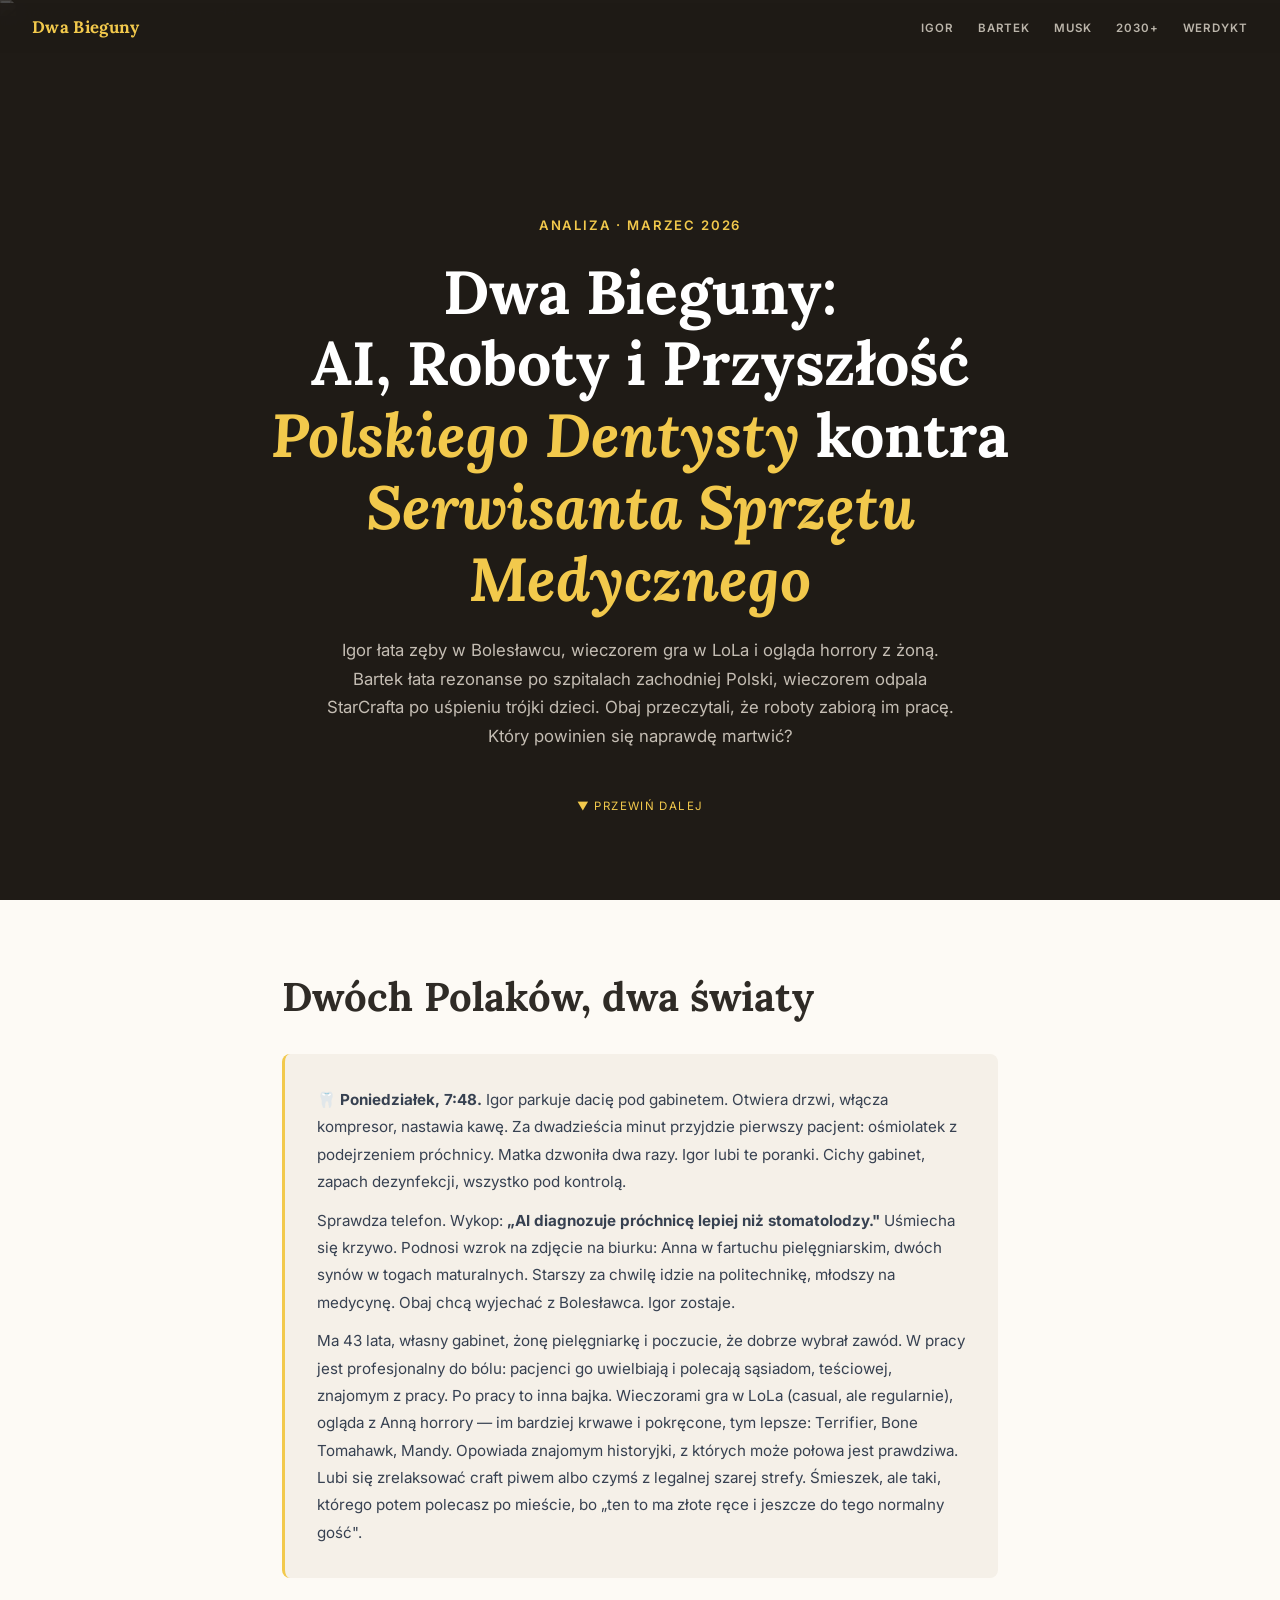
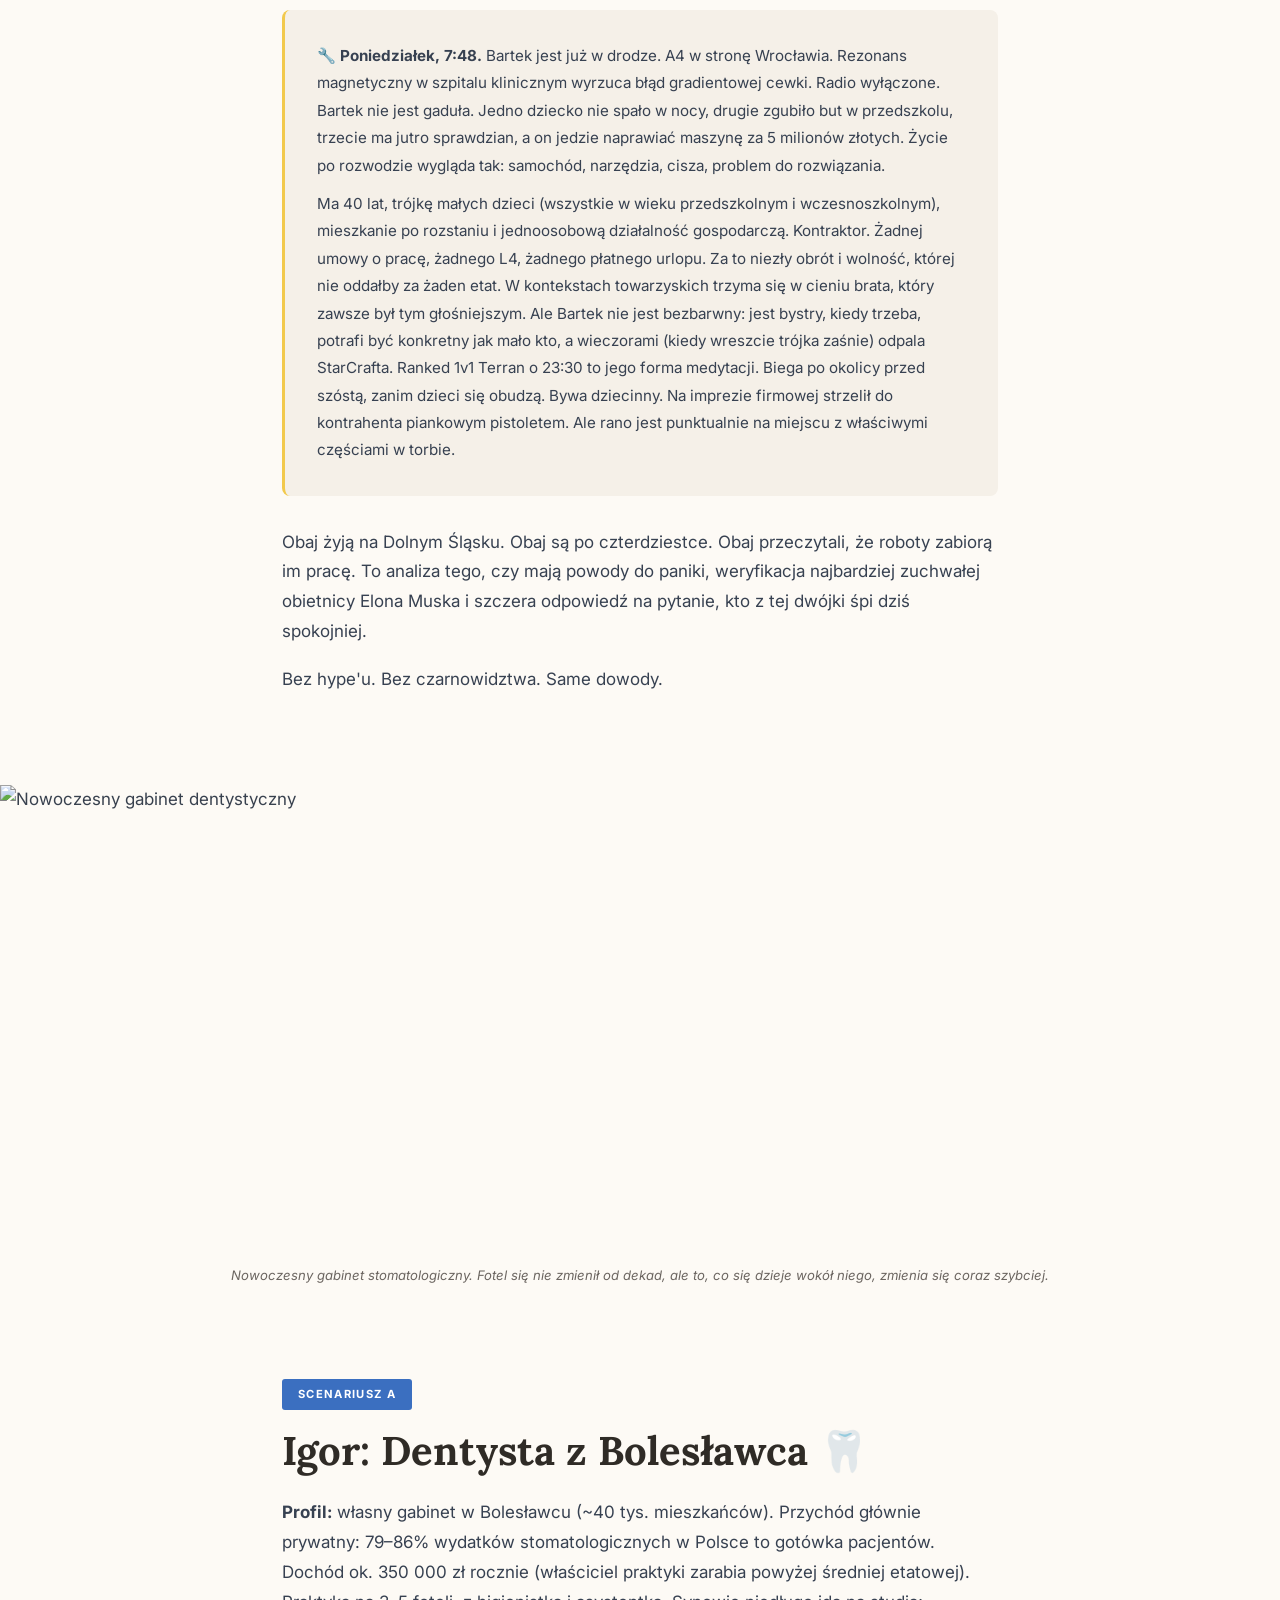
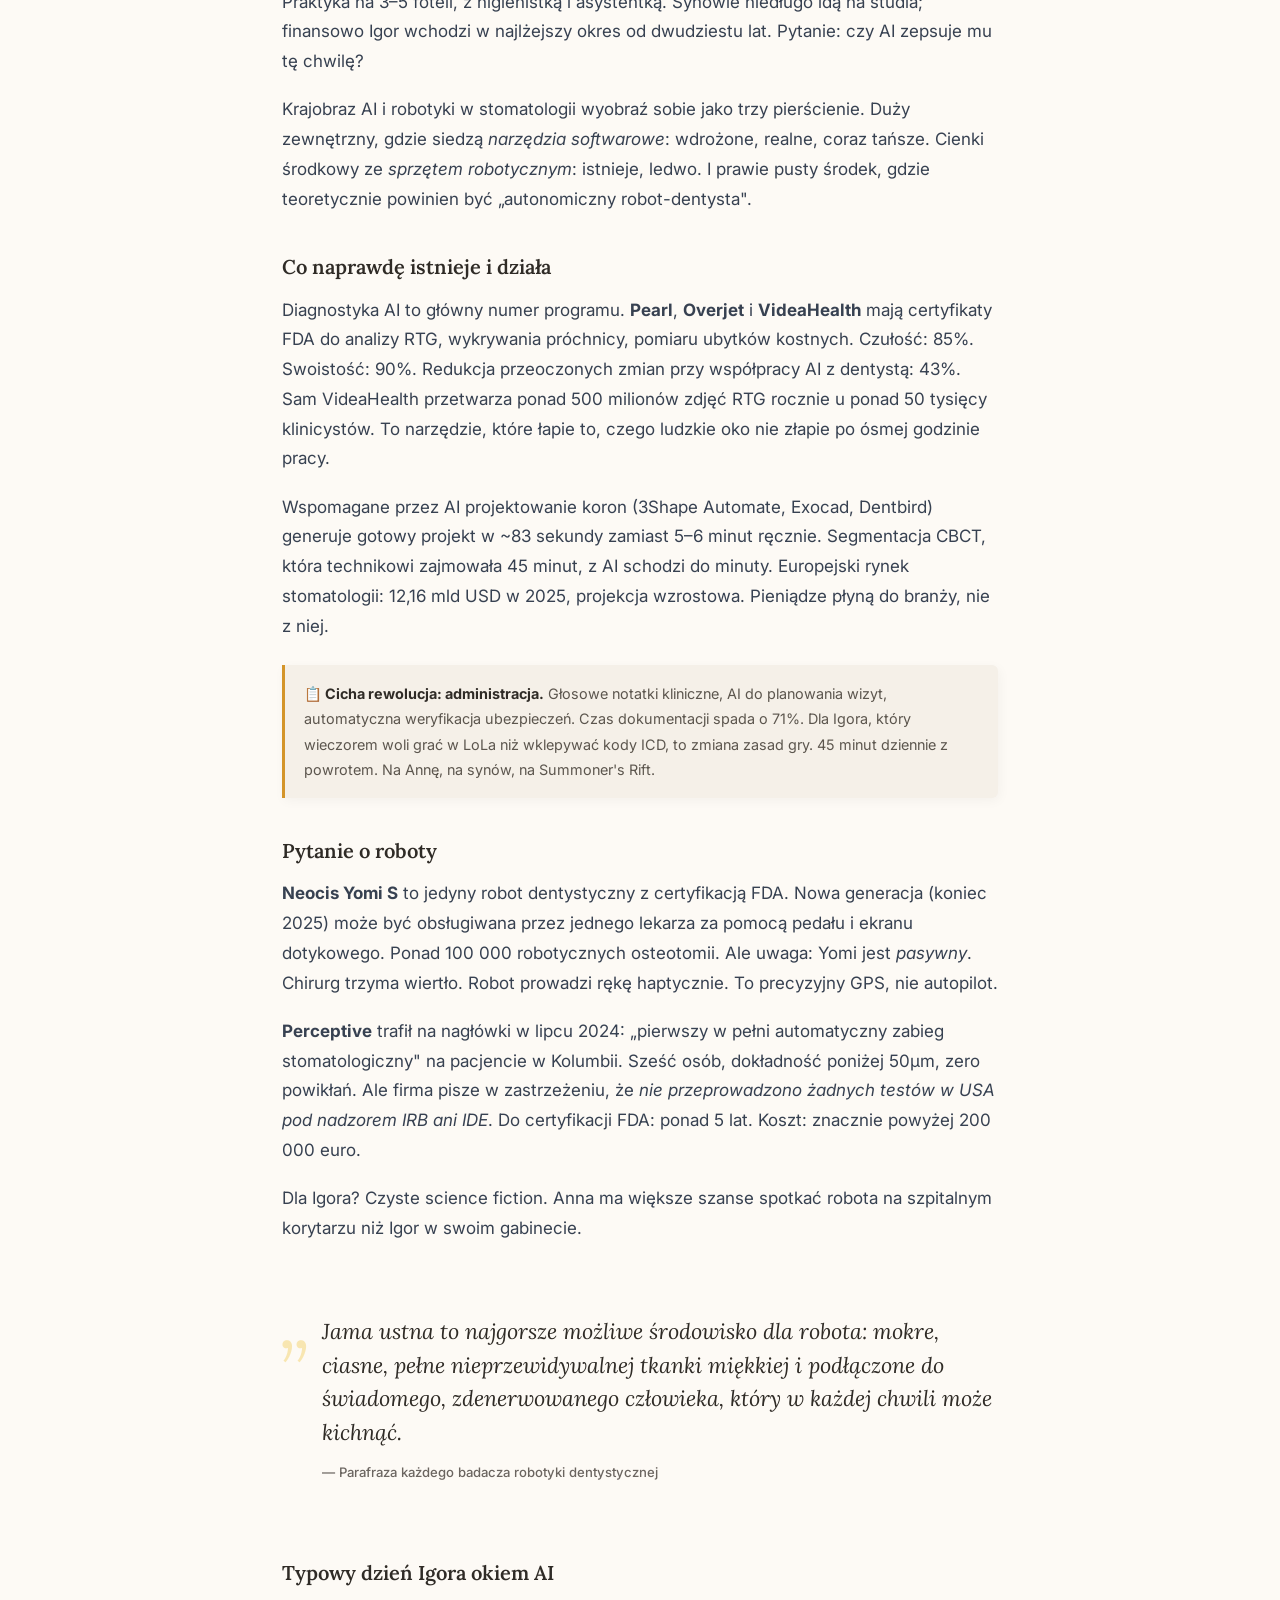
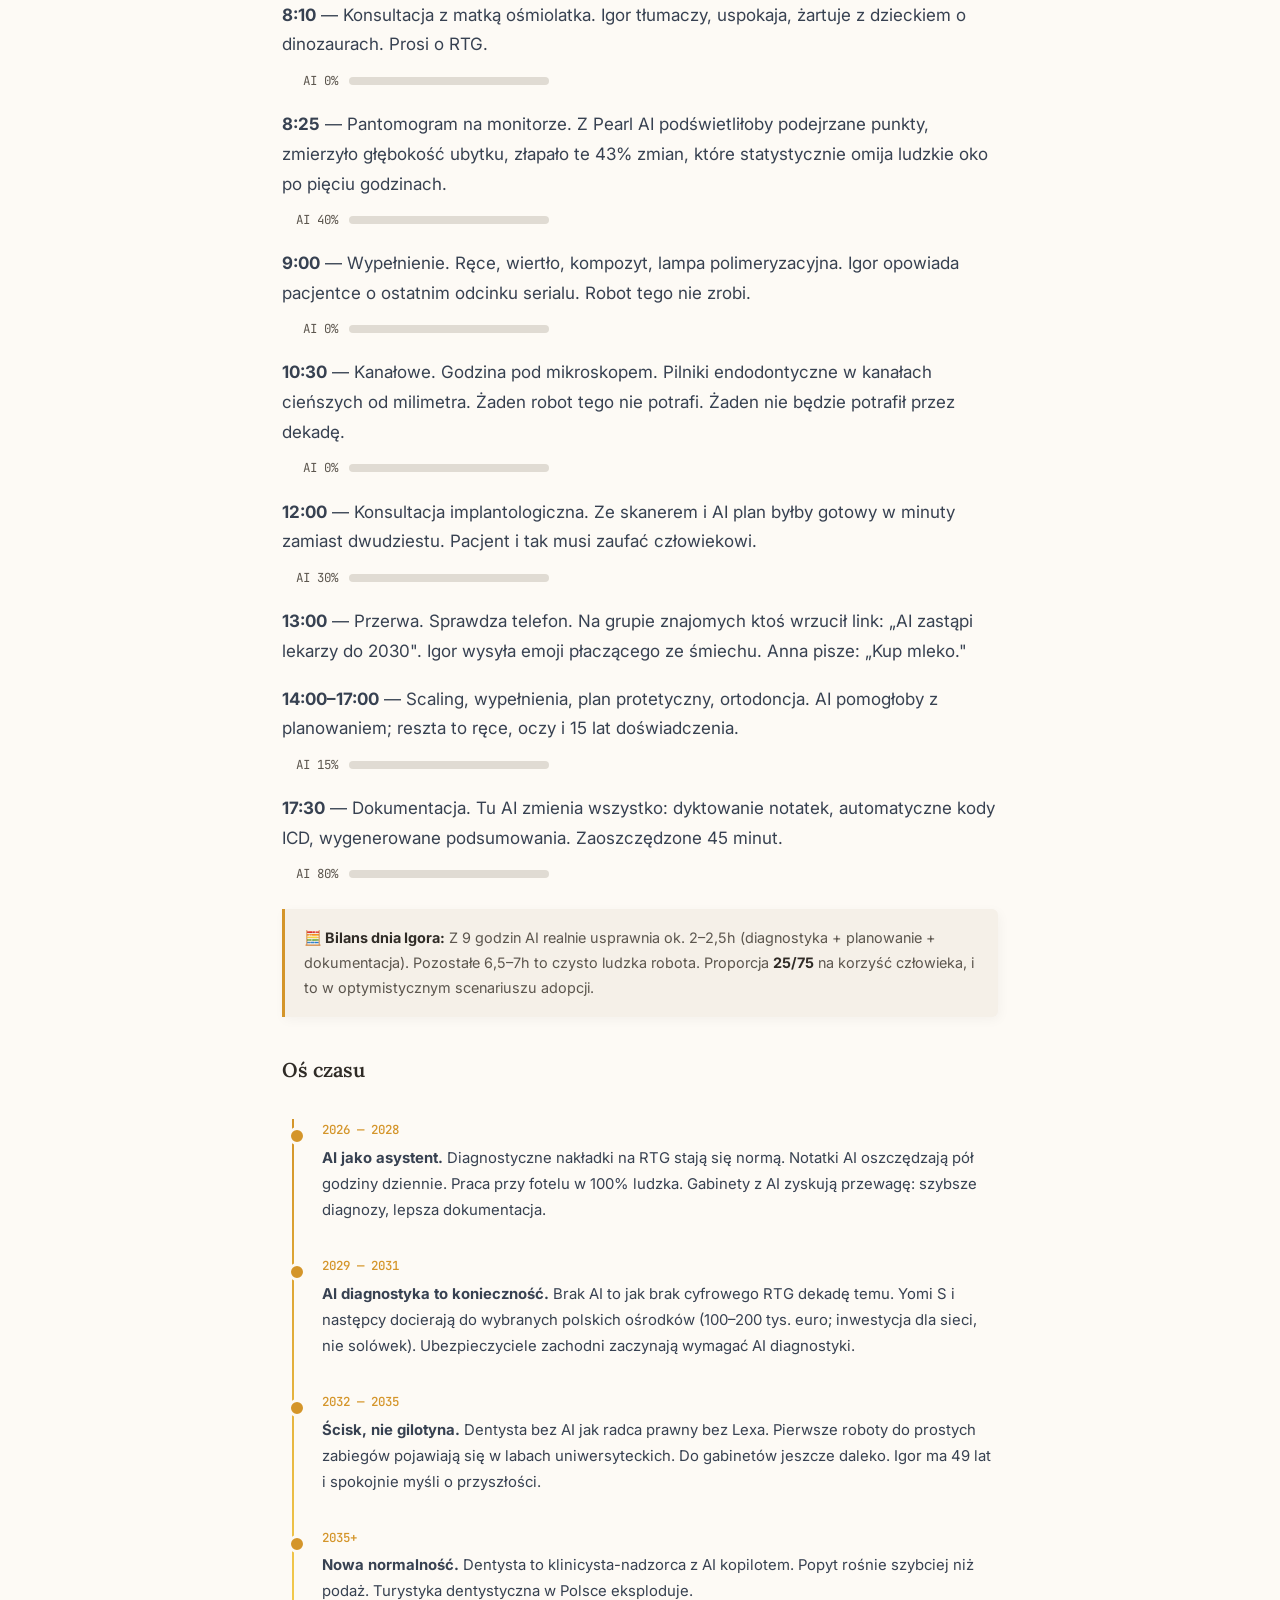
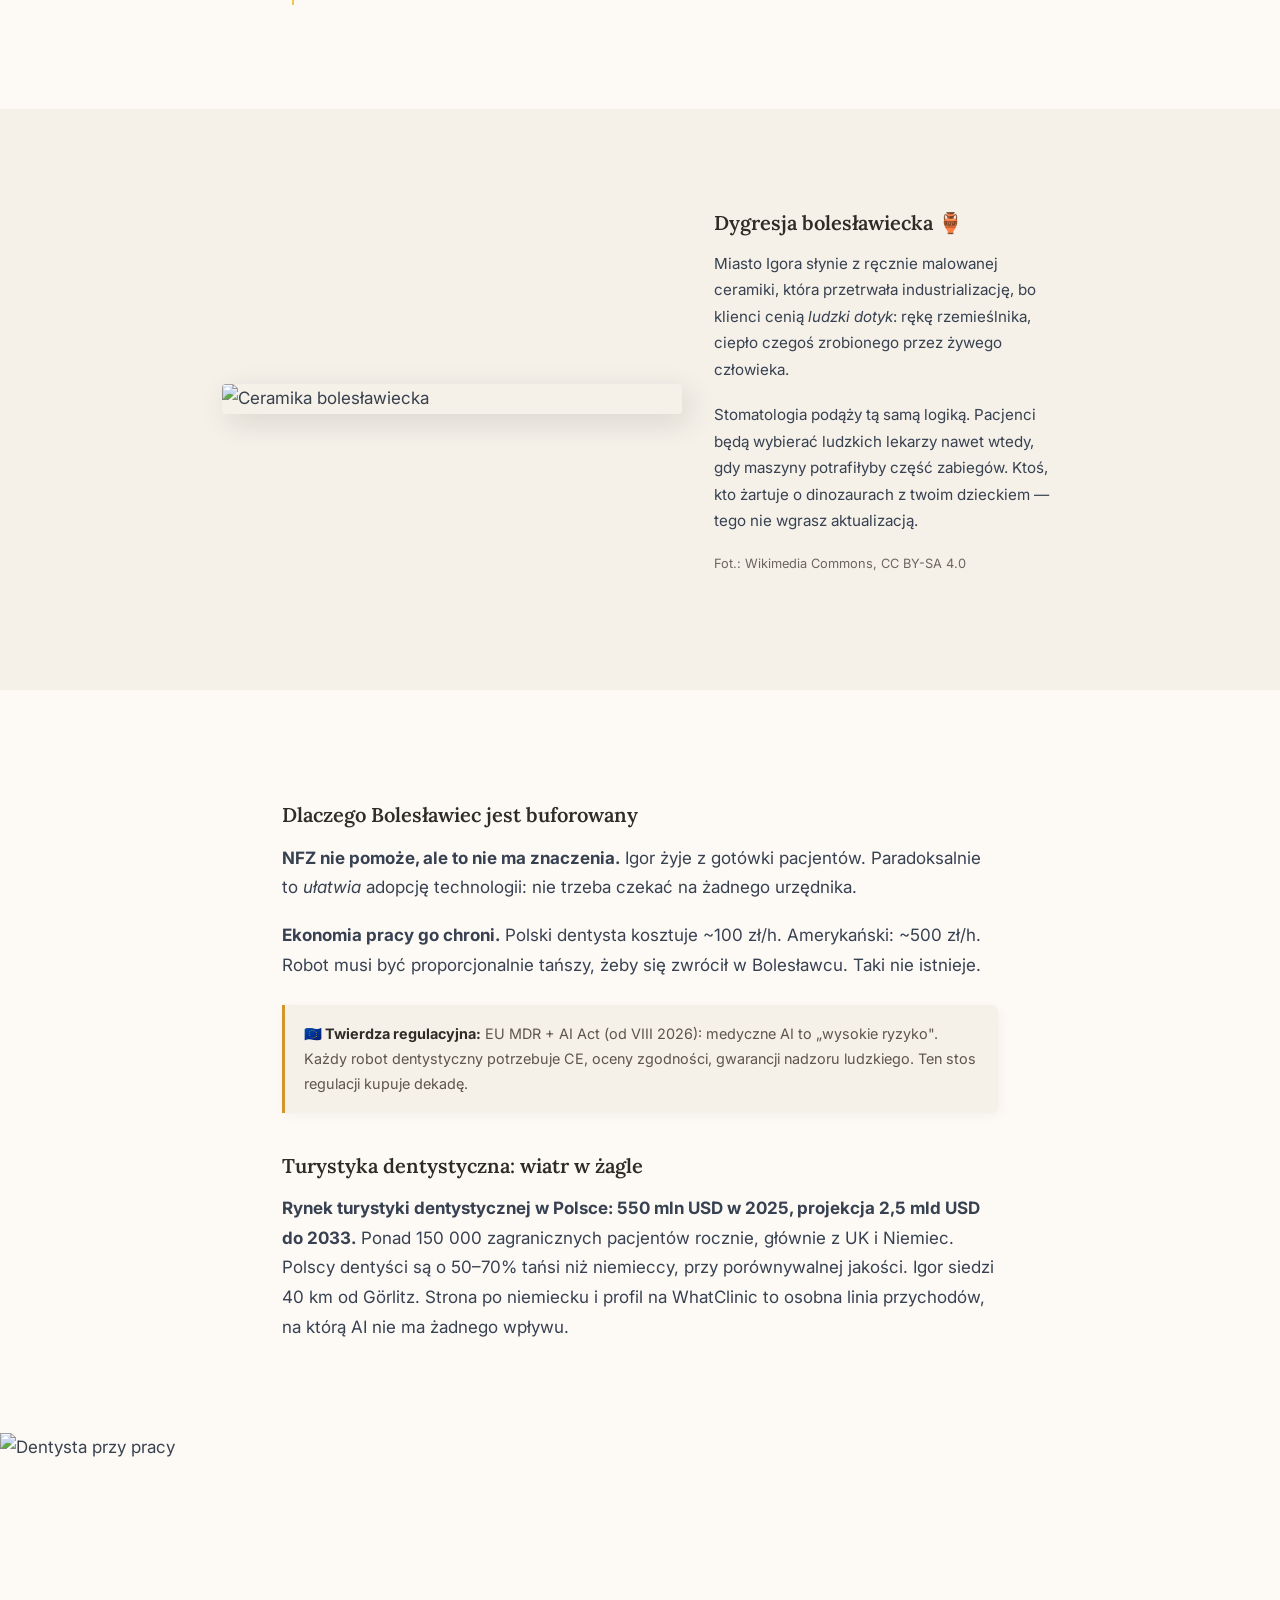
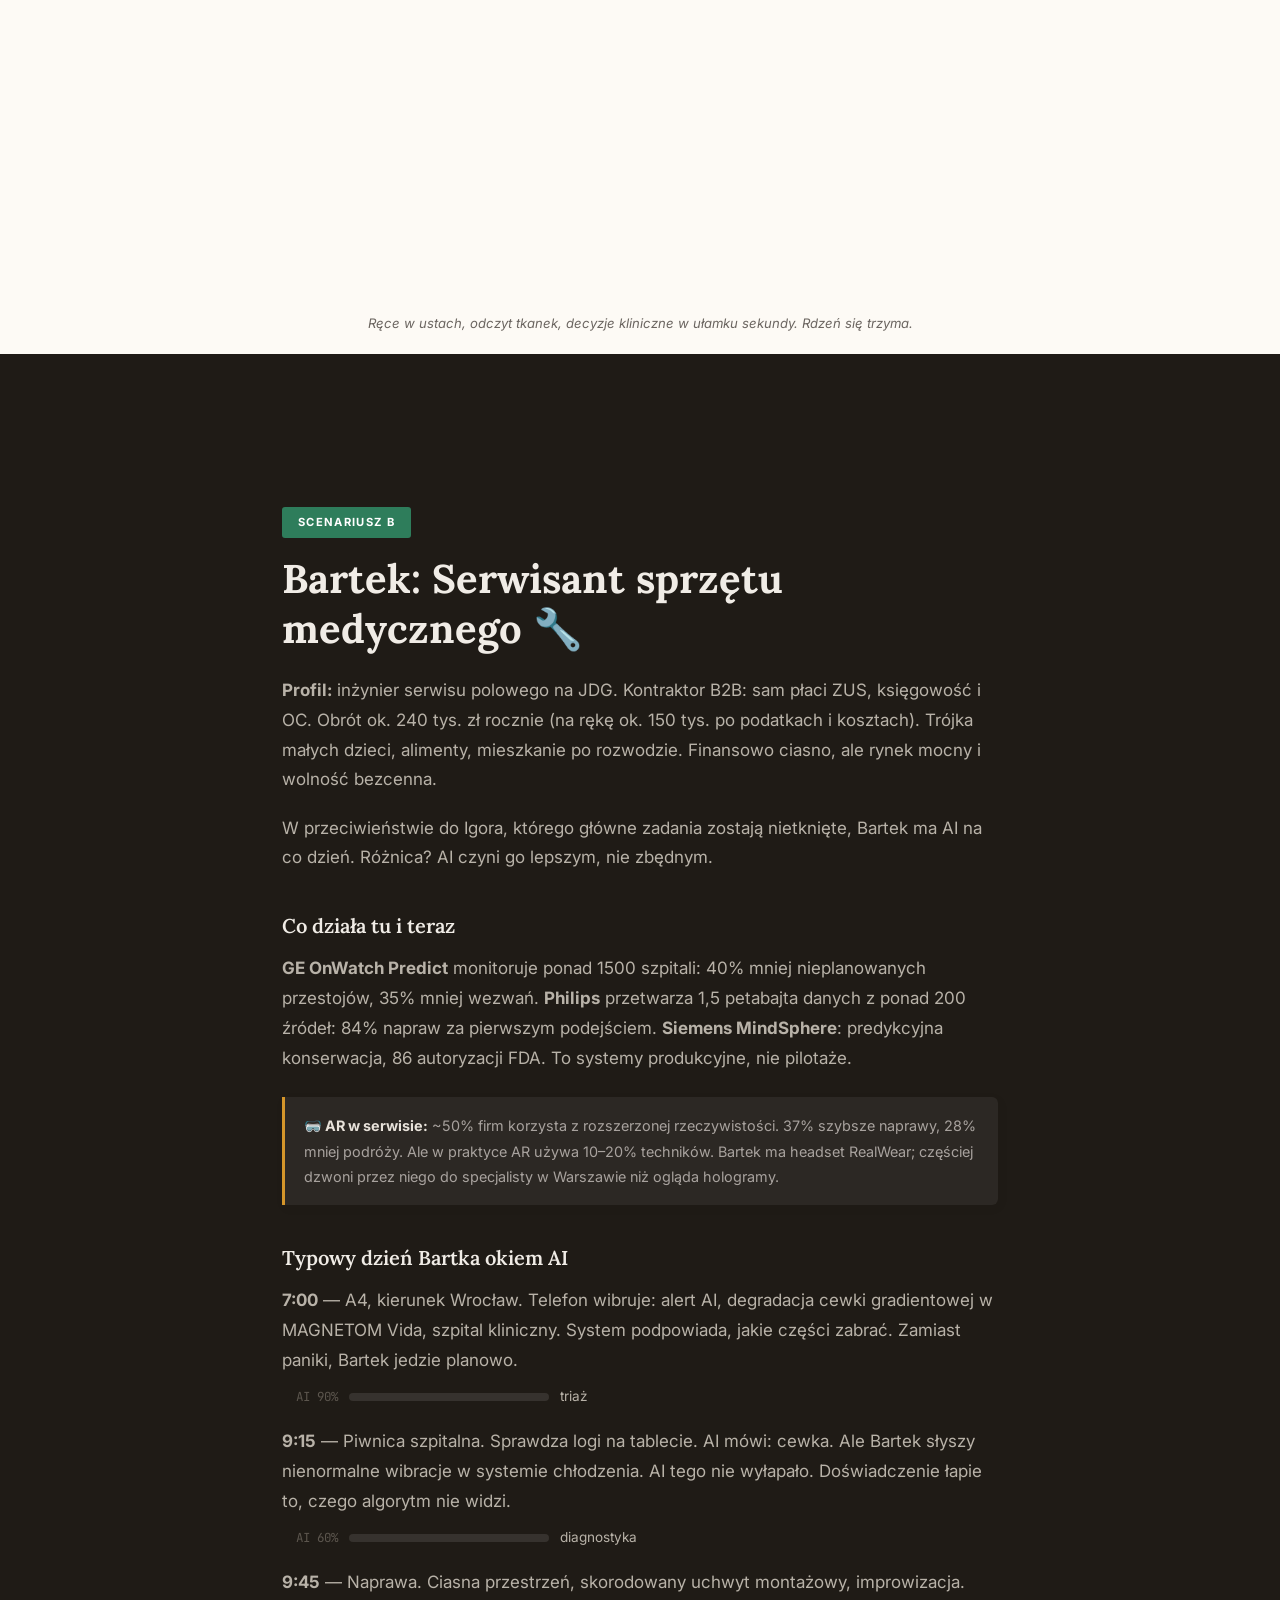
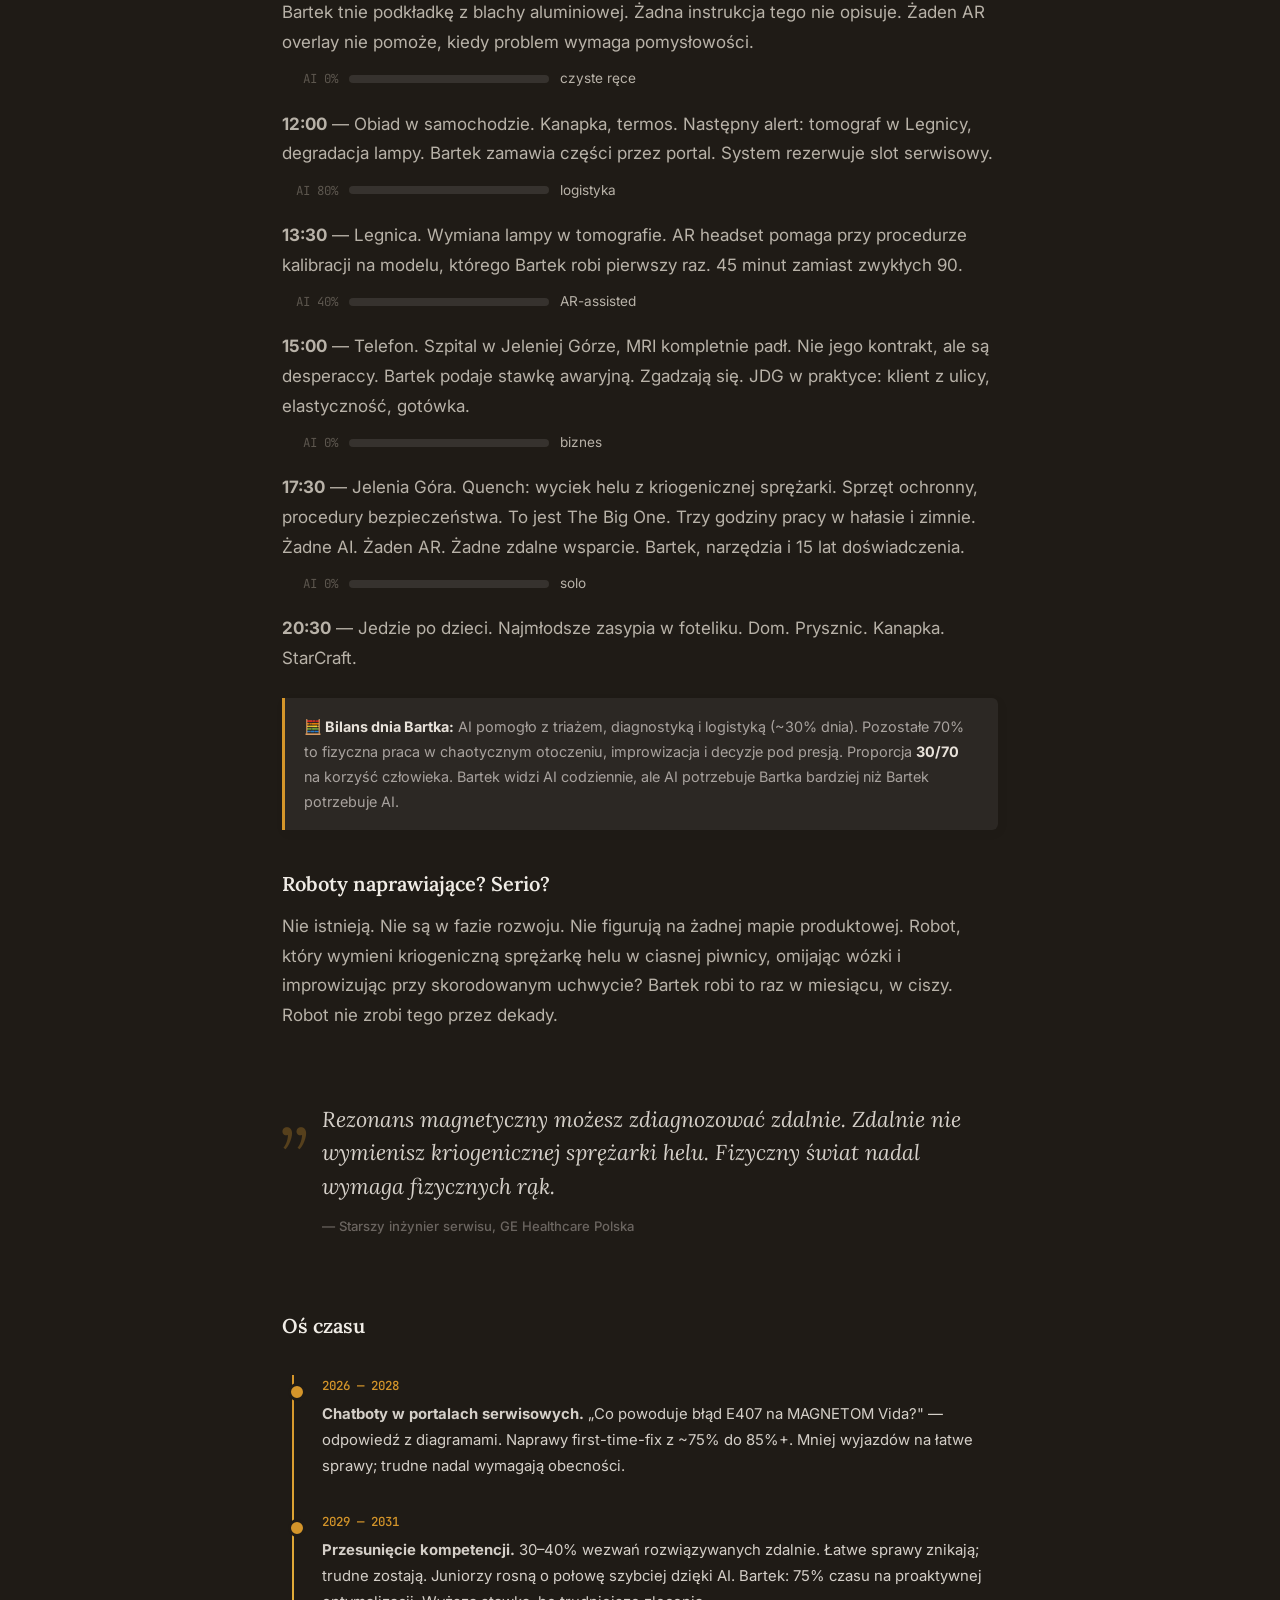
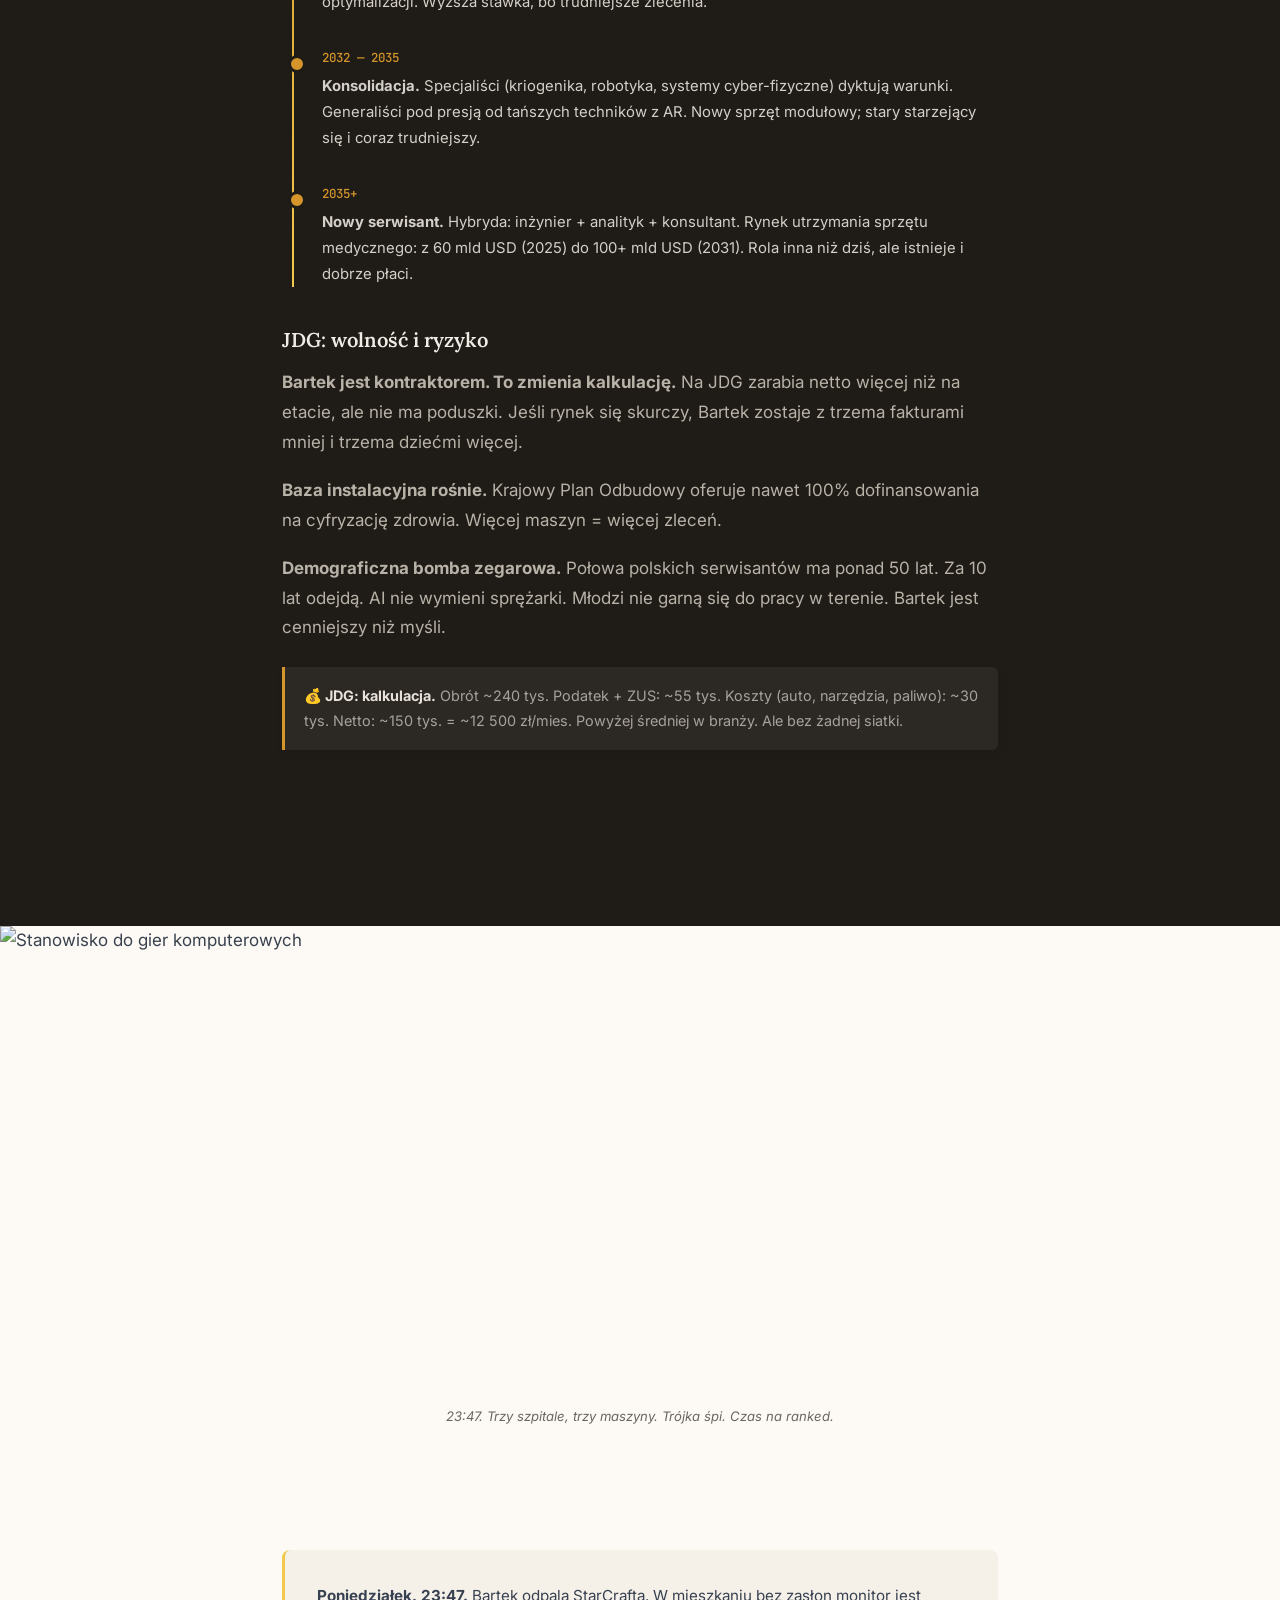
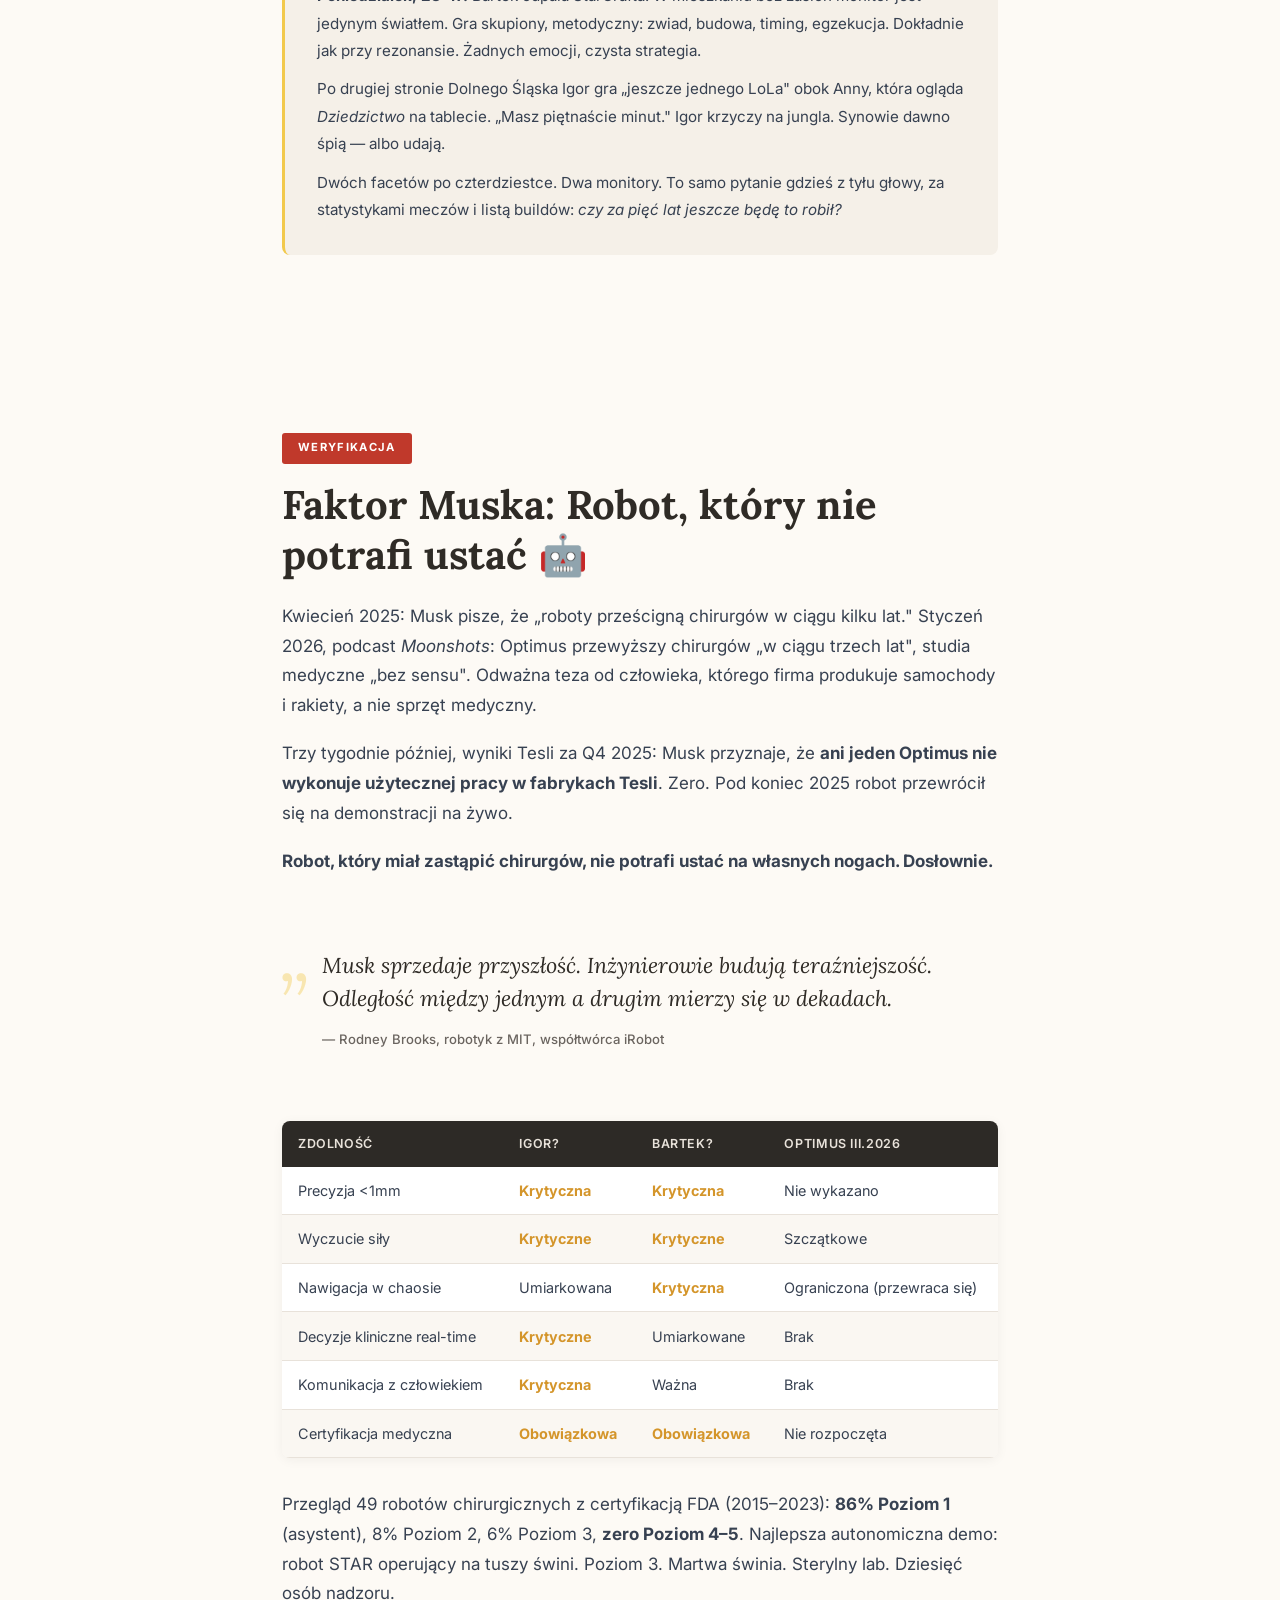
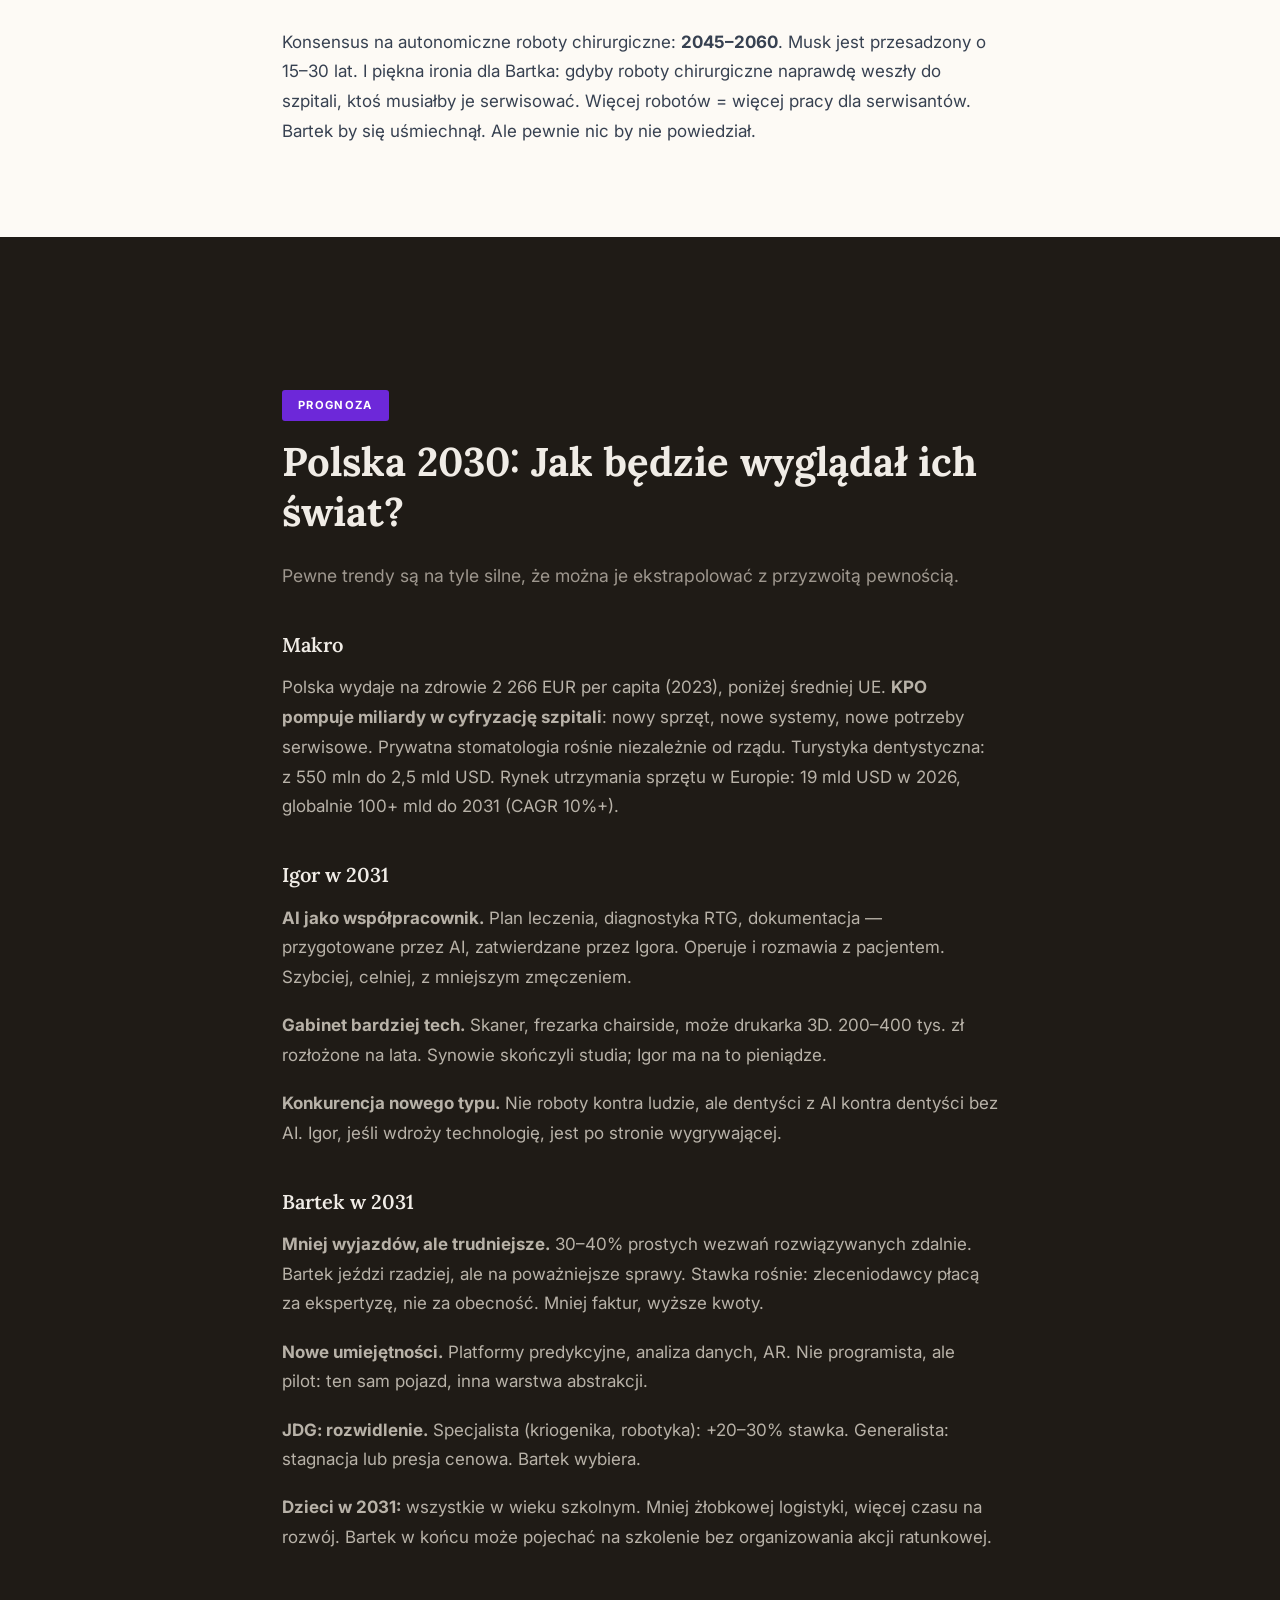
==== index.html @ ddb18150 "Add files via upload" ====
<!DOCTYPE html>
<html lang="pl">
<head>
<meta charset="UTF-8">
<meta name="viewport" content="width=device-width,initial-scale=1.0">
<title>Dwa Bieguny — AI, Roboty i Przyszłość Polaka</title>
<link rel="preconnect" href="https://fonts.googleapis.com">
<link href="https://fonts.googleapis.com/css2?family=Lora:ital,wght@0,400;0,600;0,700;1,400;1,700&family=Inter:wght@300;400;500;600;700&family=JetBrains+Mono:wght@400;500&display=swap" rel="stylesheet">
<style>
*{margin:0;padding:0;box-sizing:border-box}
:root{--gold:#D4952A;--gold-light:#F2C94C;--dark:#1f1b16;--warm-dark:#2d2a26;--cream:#FDFAF5;--paper:#F5F0E8;--text:#2f2b26;--body:#374151;--muted:#5c564e;--caption:#6b6560;--accent-a:#3b6fc0;--accent-b:#2e7d5b;--red:#c0392b}
html{scroll-behavior:smooth}
body{font-family:'Inter',sans-serif;color:var(--body);background:var(--cream);line-height:1.75;overflow-x:hidden;font-size:17px}
#progress{position:fixed;top:0;left:0;height:3px;background:linear-gradient(90deg,var(--gold),var(--gold-light));z-index:9999;transition:width .15s}
img{max-width:100%;display:block}
.topnav{position:fixed;top:3px;left:0;right:0;z-index:999;padding:.65rem 2rem;display:flex;align-items:center;gap:1.5rem;font-size:.72rem;font-weight:600;letter-spacing:.08em;text-transform:uppercase;background:rgba(31,27,22,.92);backdrop-filter:blur(14px);color:#fff}
.topnav .brand{color:var(--gold-light);font-family:'Lora',serif;font-size:1.05rem;font-weight:700;letter-spacing:.02em;text-transform:none;margin-right:auto}
.topnav a{color:#bbb5aa;text-decoration:none;transition:color .2s}
.topnav a:hover{color:var(--gold-light)}
.hero{position:relative;min-height:100vh;display:flex;align-items:flex-end;justify-content:center;overflow:hidden;background:var(--dark)}
.hero-img{position:absolute;inset:0;object-fit:cover;width:100%;height:100%;opacity:.4;filter:brightness(.65) saturate(.8)}
.hero-overlay{position:absolute;inset:0;background:linear-gradient(to top,rgba(31,27,22,.95) 0%,rgba(31,27,22,.3) 50%,rgba(31,27,22,.1) 100%)}
.hero-content{position:relative;z-index:2;text-align:center;padding:3rem 2rem 5rem;max-width:860px}
.hero-kicker{color:var(--gold-light);font-size:.82rem;font-weight:600;letter-spacing:.14em;text-transform:uppercase;margin-bottom:1.2rem}
.hero h1{font-family:'Lora',serif;color:#fff;font-size:clamp(2rem,5.5vw,3.8rem);line-height:1.18;font-weight:700;margin-bottom:1.3rem}
.hero h1 em{font-style:italic;color:var(--gold-light)}
.hero-sub{color:#c4bdb3;font-size:1.05rem;max-width:640px;margin:0 auto 2.5rem;line-height:1.7}
.scroll-cue{display:inline-block;color:var(--gold-light);font-size:.72rem;letter-spacing:.12em;text-transform:uppercase;animation:bounce 2s infinite}
@keyframes bounce{0%,100%{transform:translateY(0)}50%{transform:translateY(6px)}}
.section{padding:4.5rem 2rem;max-width:780px;margin:0 auto}
h2{font-family:'Lora',serif;font-size:clamp(1.7rem,3.8vw,2.5rem);font-weight:700;line-height:1.25;margin-bottom:1.4rem;color:var(--text)}
h3{font-family:'Lora',serif;font-size:1.25rem;font-weight:600;margin:2.2rem 0 .7rem;color:var(--text)}
p{margin-bottom:1.15rem;color:var(--body)}
.lead{font-size:1.1rem;color:var(--muted);line-height:1.85}
.full-img{width:100%;height:52vh;min-height:320px;object-fit:cover;filter:saturate(.85)}
.img-caption{text-align:center;font-size:.82rem;color:var(--caption);padding:.7rem 2rem 0;font-style:italic}
.offset-img-wrap{padding:2rem 2rem;max-width:900px;margin:0 auto;display:flex;gap:2rem;align-items:center}
.offset-img{width:55%;border-radius:4px;box-shadow:6px 8px 30px rgba(0,0,0,.12);filter:saturate(.85)}
.offset-text{flex:1;font-size:.95rem}
.offset-text h3{margin-top:0}
.pullquote{position:relative;border:none;padding:2rem 0 2rem 2.5rem;margin:2.5rem 0;font-family:'Lora',serif;font-size:1.35rem;font-style:italic;line-height:1.55;color:var(--text)}
.pullquote::before{content:'\201E';position:absolute;left:-.2rem;top:-.3rem;font-size:5rem;color:var(--gold-light);opacity:.4;font-family:'Lora',serif;line-height:1}
.pullquote cite{display:block;font-family:'Inter',sans-serif;font-size:.82rem;font-style:normal;color:var(--caption);margin-top:.8rem;font-weight:500}
.dark-band{background:var(--dark);color:#d4cfc8;padding:5rem 2rem}
.dark-band h2,.dark-band h3{color:#f0ece6}
.dark-band p{color:#b8b2a8}
.dark-band .pullquote{color:#d4cfc8}
.dark-band .pullquote::before{color:var(--gold);opacity:.3}
.dark-band .lead{color:#9e978e}
.dark-band a{color:var(--gold-light)}
.earthy-band{background:var(--paper);padding:4rem 2rem}
.scenario-tag{display:inline-block;font-size:.7rem;font-weight:700;letter-spacing:.12em;text-transform:uppercase;padding:.35rem 1rem;border-radius:3px;margin-bottom:1rem}
.tag-a{background:var(--accent-a);color:#fff}
.tag-b{background:var(--accent-b);color:#fff}
.tag-musk{background:var(--red);color:#fff}
.tag-dark{background:#44403c;color:#e8e2da}
.tag-future{background:#6d28d9;color:#fff}
.tag-action{background:var(--gold);color:#fff}
.margin-note{background:var(--paper);border-left:3px solid var(--gold);padding:1rem 1.2rem;margin:1.5rem 0;border-radius:0 6px 6px 0;font-size:.9rem;color:var(--muted);transform:rotate(-.3deg);box-shadow:2px 3px 12px rgba(0,0,0,.04)}
.margin-note strong{color:var(--text)}
.dark-band .margin-note{background:rgba(255,255,255,.06);border-color:var(--gold);color:#a8a29e}
.dark-band .margin-note strong{color:#e8e2da}
.verdict-grid{display:grid;grid-template-columns:repeat(auto-fit,minmax(260px,1fr));gap:1.8rem;margin:3rem 0}
.verdict-card{background:var(--cream);border-radius:10px;padding:2rem;box-shadow:0 3px 24px rgba(0,0,0,.07);border-top:4px solid var(--gold);transition:transform .25s,box-shadow .25s}
.verdict-card:hover{transform:translateY(-3px);box-shadow:0 8px 32px rgba(0,0,0,.1)}
.verdict-card h4{font-family:'Lora',serif;font-size:1.15rem;margin-bottom:.5rem;color:var(--text)}
.verdict-card p{font-size:.92rem;color:var(--body)}
.verdict-emoji{font-size:2.5rem;margin-bottom:.7rem}
.verdict-score{font-family:'JetBrains Mono',monospace;font-size:.82rem;color:var(--muted);margin-top:1rem;padding-top:1rem;border-top:1px solid #e0dbd3}
.data-table{width:100%;border-collapse:separate;border-spacing:0;margin:2rem 0;font-size:.9rem;border-radius:8px;overflow:hidden;box-shadow:0 2px 12px rgba(0,0,0,.05)}
.data-table th{text-align:left;padding:.75rem 1rem;background:var(--warm-dark);color:#e8e2da;font-weight:600;font-size:.78rem;letter-spacing:.05em;text-transform:uppercase}
.data-table td{padding:.7rem 1rem;border-bottom:1px solid #e8e2da;background:#fff}
.data-table tr:nth-child(even) td{background:#faf7f2}
.data-table tr:hover td{background:#f0ead8}
.data-table .highlight{color:var(--gold);font-weight:700}
.dark-band .data-table td{border-color:#3a3530;background:rgba(255,255,255,.03)}
.dark-band .data-table tr:nth-child(even) td{background:rgba(255,255,255,.06)}
.dark-band .data-table tr:hover td{background:rgba(255,255,255,.09)}
.timeline{position:relative;padding-left:2.5rem;margin:2rem 0}
.timeline::before{content:'';position:absolute;left:.6rem;top:0;bottom:0;width:2px;background:linear-gradient(to bottom,var(--gold),var(--gold-light))}
.tl-item{position:relative;margin-bottom:2rem}
.tl-item::before{content:'';position:absolute;left:-2.15rem;top:.5rem;width:12px;height:12px;border-radius:50%;background:var(--gold);border:3px solid var(--cream)}
.dark-band .tl-item::before{border-color:var(--dark)}
.tl-date{font-family:'JetBrains Mono',monospace;font-size:.78rem;color:var(--gold);font-weight:500}
.tl-text{margin-top:.25rem;font-size:.93rem}
.scene{background:var(--paper);padding:2rem;border-radius:8px;margin:2rem 0;font-size:.95rem;border-left:3px solid var(--gold-light);line-height:1.8}
.scene p{margin-bottom:.7rem}
.scene p:last-child{margin-bottom:0}
.dark-band .scene{background:rgba(255,255,255,.04);border-color:var(--gold)}
.action-box{background:#fff;border:2px solid var(--gold);border-radius:10px;padding:2rem;margin:1.5rem 0}
.action-box h4{font-family:'Lora',serif;font-size:1.1rem;margin-bottom:.8rem;color:var(--text)}
.action-box ul{padding-left:1.2rem;margin:0}
.action-box li{margin-bottom:.6rem;font-size:.93rem}
.action-box li strong{color:var(--text)}
.auto-bar-wrap{margin:.6rem 0;display:flex;align-items:center;gap:.7rem;font-size:.85rem}
.auto-bar{height:8px;border-radius:4px;background:#e0dbd3;flex:1;overflow:hidden;max-width:200px}
.auto-bar-fill{height:100%;border-radius:4px;transition:width .6s ease}
.fill-human{background:var(--accent-b)}
.fill-ai{background:var(--accent-a)}
.auto-label{min-width:3.5rem;text-align:right;font-family:'JetBrains Mono',monospace;font-size:.78rem;color:var(--muted)}
.dark-band .auto-bar{background:rgba(255,255,255,.1)}
.end-mark{text-align:center;margin:3.5rem 0 0;font-size:2rem;color:var(--gold);opacity:.6}
.footer{background:var(--dark);color:#6b6560;text-align:center;padding:3rem 2rem;font-size:.78rem}
.footer .brand{color:var(--gold-light);font-family:'Lora',serif;font-size:1.15rem;font-weight:700;margin-bottom:.4rem}
.reveal{opacity:0;transform:translateY(24px);transition:opacity .65s ease,transform .65s ease}
.reveal.visible{opacity:1;transform:none}
@media(max-width:700px){
  .topnav{padding:.5rem 1rem;gap:.7rem;font-size:.62rem}
  .section{padding:3rem 1.2rem}
  .pullquote{font-size:1.15rem;padding-left:1.8rem}
  .verdict-grid{grid-template-columns:1fr}
  .hero-content{padding:2rem 1.2rem 3rem}
  .offset-img-wrap{flex-direction:column!important;padding:1.5rem 1.2rem}
  .offset-img{width:100%}
  .scene{padding:1.2rem}
  .auto-bar{max-width:120px}
}
</style>
</head>
<body>

<div id="progress" style="width:0%"></div>

<nav class="topnav">
  <span class="brand">Dwa Bieguny</span>
  <a href="#dentysta">Igor</a>
  <a href="#serwisant">Bartek</a>
  <a href="#musk">Musk</a>
  <a href="#przyszlosc">2030+</a>
  <a href="#werdykt">Werdykt</a>
</nav>

<header class="hero">
  <img class="hero-img" src="https://images.unsplash.com/photo-1737644467636-6b0053476bb2?w=1600&auto=format&q=80" alt="Sylwetka robota humanoidalnego">
  <div class="hero-overlay"></div>
  <div class="hero-content">
    <div class="hero-kicker">Analiza &middot; Marzec 2026</div>
    <h1>Dwa Bieguny:<br>AI, Roboty i Przyszłość <em>Polskiego Dentysty</em> kontra <em>Serwisanta Sprzętu Medycznego</em></h1>
    <p class="hero-sub">Igor łata zęby w Bolesławcu, wieczorem gra w LoLa i ogląda horrory z żoną. Bartek łata rezonanse po szpitalach zachodniej Polski, wieczorem odpala StarCrafta po uśpieniu trójki dzieci. Obaj przeczytali, że roboty zabiorą im pracę. Który powinien się naprawdę martwić?</p>
    <span class="scroll-cue">&#9660; Przewiń dalej</span>
  </div>
</header>

<!-- ═══════ INTRO ═══════ -->
<section class="section reveal">
  <h2>Dwóch Polaków, dwa światy</h2>

  <div class="scene reveal">
    <p>🦷 <strong>Poniedziałek, 7:48.</strong> Igor parkuje dacię pod gabinetem. Otwiera drzwi, włącza kompresor, nastawia kawę. Za dwadzieścia minut przyjdzie pierwszy pacjent: ośmiolatek z podejrzeniem próchnicy. Matka dzwoniła dwa razy. Igor lubi te poranki. Cichy gabinet, zapach dezynfekcji, wszystko pod kontrolą.</p>
    <p>Sprawdza telefon. Wykop: <strong>„AI diagnozuje próchnicę lepiej niż stomatolodzy."</strong> Uśmiecha się krzywo. Podnosi wzrok na zdjęcie na biurku: Anna w fartuchu pielęgniarskim, dwóch synów w togach maturalnych. Starszy za chwilę idzie na politechnikę, młodszy na medycynę. Obaj chcą wyjechać z Bolesławca. Igor zostaje.</p>
    <p>Ma 43 lata, własny gabinet, żonę pielęgniarkę i poczucie, że dobrze wybrał zawód. W pracy jest profesjonalny do bólu: pacjenci go uwielbiają i polecają sąsiadom, teściowej, znajomym z pracy. Po pracy to inna bajka. Wieczorami gra w LoLa (casual, ale regularnie), ogląda z Anną horrory — im bardziej krwawe i pokręcone, tym lepsze: Terrifier, Bone Tomahawk, Mandy. Opowiada znajomym historyjki, z których może połowa jest prawdziwa. Lubi się zrelaksować craft piwem albo czymś z legalnej szarej strefy. Śmieszek, ale taki, którego potem polecasz po mieście, bo „ten to ma złote ręce i jeszcze do tego normalny gość".</p>
  </div>

  <div class="scene reveal">
    <p>🔧 <strong>Poniedziałek, 7:48.</strong> Bartek jest już w drodze. A4 w stronę Wrocławia. Rezonans magnetyczny w szpitalu klinicznym wyrzuca błąd gradientowej cewki. Radio wyłączone. Bartek nie jest gaduła. Jedno dziecko nie spało w nocy, drugie zgubiło but w przedszkolu, trzecie ma jutro sprawdzian, a on jedzie naprawiać maszynę za 5 milionów złotych. Życie po rozwodzie wygląda tak: samochód, narzędzia, cisza, problem do rozwiązania.</p>
    <p>Ma 40 lat, trójkę małych dzieci (wszystkie w wieku przedszkolnym i wczesnoszkolnym), mieszkanie po rozstaniu i jednoosobową działalność gospodarczą. Kontraktor. Żadnej umowy o pracę, żadnego L4, żadnego płatnego urlopu. Za to niezły obrót i wolność, której nie oddałby za żaden etat. W kontekstach towarzyskich trzyma się w cieniu brata, który zawsze był tym głośniejszym. Ale Bartek nie jest bezbarwny: jest bystry, kiedy trzeba, potrafi być konkretny jak mało kto, a wieczorami (kiedy wreszcie trójka zaśnie) odpala StarCrafta. Ranked 1v1 Terran o 23:30 to jego forma medytacji. Biega po okolicy przed szóstą, zanim dzieci się obudzą. Bywa dziecinny. Na imprezie firmowej strzelił do kontrahenta piankowym pistoletem. Ale rano jest punktualnie na miejscu z właściwymi częściami w torbie.</p>
  </div>

  <p>Obaj żyją na Dolnym Śląsku. Obaj są po czterdziestce. Obaj przeczytali, że roboty zabiorą im pracę. To analiza tego, czy mają powody do paniki, weryfikacja najbardziej zuchwałej obietnicy Elona Muska i szczera odpowiedź na pytanie, kto z tej dwójki śpi dziś spokojniej.</p>
  <p>Bez hype'u. Bez czarnowidztwa. Same dowody.</p>
</section>

<img class="full-img" src="https://images.unsplash.com/photo-1629909613654-28e377c37b09?w=1600&auto=format&q=80" alt="Nowoczesny gabinet dentystyczny">
<p class="img-caption">Nowoczesny gabinet stomatologiczny. Fotel się nie zmienił od dekad, ale to, co się dzieje wokół niego, zmienia się coraz szybciej.</p>

<!-- ═══════ SCENARIUSZ A: IGOR ═══════ -->
<section class="section reveal" id="dentysta">
  <span class="scenario-tag tag-a">Scenariusz A</span>
  <h2>Igor: Dentysta z Bolesławca 🦷</h2>

  <p><strong>Profil:</strong> własny gabinet w Bolesławcu (~40 tys. mieszkańców). Przychód głównie prywatny: 79–86% wydatków stomatologicznych w Polsce to gotówka pacjentów. Dochód ok. 350 000 zł rocznie (właściciel praktyki zarabia powyżej średniej etatowej). Praktyka na 3–5 foteli, z higienistką i asystentką. Synowie niedługo idą na studia; finansowo Igor wchodzi w najlżejszy okres od dwudziestu lat. Pytanie: czy AI zepsuje mu tę chwilę?</p>

  <p>Krajobraz AI i robotyki w stomatologii wyobraź sobie jako trzy pierścienie. Duży zewnętrzny, gdzie siedzą <em>narzędzia softwarowe</em>: wdrożone, realne, coraz tańsze. Cienki środkowy ze <em>sprzętem robotycznym</em>: istnieje, ledwo. I prawie pusty środek, gdzie teoretycznie powinien być „autonomiczny robot-dentysta".</p>

  <h3>Co naprawdę istnieje i działa</h3>
  <p>Diagnostyka AI to główny numer programu. <strong>Pearl</strong>, <strong>Overjet</strong> i <strong>VideaHealth</strong> mają certyfikaty FDA do analizy RTG, wykrywania próchnicy, pomiaru ubytków kostnych. Czułość: 85%. Swoistość: 90%. Redukcja przeoczonych zmian przy współpracy AI z dentystą: 43%. Sam VideaHealth przetwarza ponad 500 milionów zdjęć RTG rocznie u ponad 50 tysięcy klinicystów. To narzędzie, które łapie to, czego ludzkie oko nie złapie po ósmej godzinie pracy.</p>
  <p>Wspomagane przez AI projektowanie koron (3Shape Automate, Exocad, Dentbird) generuje gotowy projekt w ~83 sekundy zamiast 5–6 minut ręcznie. Segmentacja CBCT, która technikowi zajmowała 45 minut, z AI schodzi do minuty. Europejski rynek stomatologii: 12,16 mld USD w 2025, projekcja wzrostowa. Pieniądze płyną do branży, nie z niej.</p>

  <div class="margin-note reveal">
    <strong>📋 Cicha rewolucja: administracja.</strong> Głosowe notatki kliniczne, AI do planowania wizyt, automatyczna weryfikacja ubezpieczeń. Czas dokumentacji spada o 71%. Dla Igora, który wieczorem woli grać w LoLa niż wklepywać kody ICD, to zmiana zasad gry. 45 minut dziennie z powrotem. Na Annę, na synów, na Summoner's Rift.
  </div>

  <h3>Pytanie o roboty</h3>
  <p><strong>Neocis Yomi S</strong> to jedyny robot dentystyczny z certyfikacją FDA. Nowa generacja (koniec 2025) może być obsługiwana przez jednego lekarza za pomocą pedału i ekranu dotykowego. Ponad 100 000 robotycznych osteotomii. Ale uwaga: Yomi jest <em>pasywny</em>. Chirurg trzyma wiertło. Robot prowadzi rękę haptycznie. To precyzyjny GPS, nie autopilot.</p>
  <p><strong>Perceptive</strong> trafił na nagłówki w lipcu 2024: „pierwszy w pełni automatyczny zabieg stomatologiczny" na pacjencie w Kolumbii. Sześć osób, dokładność poniżej 50μm, zero powikłań. Ale firma pisze w zastrzeżeniu, że <em>nie przeprowadzono żadnych testów w USA pod nadzorem IRB ani IDE</em>. Do certyfikacji FDA: ponad 5 lat. Koszt: znacznie powyżej 200 000 euro.</p>
  <p>Dla Igora? Czyste science fiction. Anna ma większe szanse spotkać robota na szpitalnym korytarzu niż Igor w swoim gabinecie.</p>

  <div class="pullquote reveal">
    Jama ustna to najgorsze możliwe środowisko dla robota: mokre, ciasne, pełne nieprzewidywalnej tkanki miękkiej i podłączone do świadomego, zdenerwowanego człowieka, który w każdej chwili może kichnąć.
    <cite>— Parafraza każdego badacza robotyki dentystycznej</cite>
  </div>

  <h3>Typowy dzień Igora okiem AI</h3>
  <p><strong>8:10</strong> — Konsultacja z matką ośmiolatka. Igor tłumaczy, uspokaja, żartuje z dzieckiem o dinozaurach. Prosi o RTG.
    <span class="auto-bar-wrap"><span class="auto-label">AI 0%</span><span class="auto-bar"><span class="auto-bar-fill fill-human" style="width:100%"></span></span></span></p>
  <p><strong>8:25</strong> — Pantomogram na monitorze. Z Pearl AI podświetliłoby podejrzane punkty, zmierzyło głębokość ubytku, złapało te 43% zmian, które statystycznie omija ludzkie oko po pięciu godzinach.
    <span class="auto-bar-wrap"><span class="auto-label">AI 40%</span><span class="auto-bar"><span class="auto-bar-fill fill-ai" style="width:40%"></span></span></span></p>
  <p><strong>9:00</strong> — Wypełnienie. Ręce, wiertło, kompozyt, lampa polimeryzacyjna. Igor opowiada pacjentce o ostatnim odcinku serialu. Robot tego nie zrobi.
    <span class="auto-bar-wrap"><span class="auto-label">AI 0%</span><span class="auto-bar"><span class="auto-bar-fill fill-human" style="width:100%"></span></span></span></p>
  <p><strong>10:30</strong> — Kanałowe. Godzina pod mikroskopem. Pilniki endodontyczne w kanałach cieńszych od milimetra. Żaden robot tego nie potrafi. Żaden nie będzie potrafił przez dekadę.
    <span class="auto-bar-wrap"><span class="auto-label">AI 0%</span><span class="auto-bar"><span class="auto-bar-fill fill-human" style="width:100%"></span></span></span></p>
  <p><strong>12:00</strong> — Konsultacja implantologiczna. Ze skanerem i AI plan byłby gotowy w minuty zamiast dwudziestu. Pacjent i tak musi zaufać człowiekowi.
    <span class="auto-bar-wrap"><span class="auto-label">AI 30%</span><span class="auto-bar"><span class="auto-bar-fill fill-ai" style="width:30%"></span></span></span></p>
  <p><strong>13:00</strong> — Przerwa. Sprawdza telefon. Na grupie znajomych ktoś wrzucił link: „AI zastąpi lekarzy do 2030". Igor wysyła emoji płaczącego ze śmiechu. Anna pisze: „Kup mleko."</p>
  <p><strong>14:00–17:00</strong> — Scaling, wypełnienia, plan protetyczny, ortodoncja. AI pomogłoby z planowaniem; reszta to ręce, oczy i 15 lat doświadczenia.
    <span class="auto-bar-wrap"><span class="auto-label">AI 15%</span><span class="auto-bar"><span class="auto-bar-fill fill-ai" style="width:15%"></span></span></span></p>
  <p><strong>17:30</strong> — Dokumentacja. Tu AI zmienia wszystko: dyktowanie notatek, automatyczne kody ICD, wygenerowane podsumowania. Zaoszczędzone 45 minut.
    <span class="auto-bar-wrap"><span class="auto-label">AI 80%</span><span class="auto-bar"><span class="auto-bar-fill fill-ai" style="width:80%"></span></span></span></p>

  <div class="margin-note reveal">
    <strong>🧮 Bilans dnia Igora:</strong> Z 9 godzin AI realnie usprawnia ok. 2–2,5h (diagnostyka + planowanie + dokumentacja). Pozostałe 6,5–7h to czysto ludzka robota. Proporcja <strong>25/75</strong> na korzyść człowieka, i to w optymistycznym scenariuszu adopcji.
  </div>

  <h3>Oś czasu</h3>
  <div class="timeline reveal">
    <div class="tl-item"><div class="tl-date">2026 — 2028</div><div class="tl-text"><strong>AI jako asystent.</strong> Diagnostyczne nakładki na RTG stają się normą. Notatki AI oszczędzają pół godziny dziennie. Praca przy fotelu w 100% ludzka. Gabinety z AI zyskują przewagę: szybsze diagnozy, lepsza dokumentacja.</div></div>
    <div class="tl-item"><div class="tl-date">2029 — 2031</div><div class="tl-text"><strong>AI diagnostyka to konieczność.</strong> Brak AI to jak brak cyfrowego RTG dekadę temu. Yomi S i następcy docierają do wybranych polskich ośrodków (100–200 tys. euro; inwestycja dla sieci, nie solówek). Ubezpieczyciele zachodni zaczynają wymagać AI diagnostyki.</div></div>
    <div class="tl-item"><div class="tl-date">2032 — 2035</div><div class="tl-text"><strong>Ścisk, nie gilotyna.</strong> Dentysta bez AI jak radca prawny bez Lexa. Pierwsze roboty do prostych zabiegów pojawiają się w labach uniwersyteckich. Do gabinetów jeszcze daleko. Igor ma 49 lat i spokojnie myśli o przyszłości.</div></div>
    <div class="tl-item"><div class="tl-date">2035+</div><div class="tl-text"><strong>Nowa normalność.</strong> Dentysta to klinicysta-nadzorca z AI kopilotem. Popyt rośnie szybciej niż podaż. Turystyka dentystyczna w Polsce eksploduje.</div></div>
  </div>
</section>

<!-- ═══════ BOLESŁAWIEC ═══════ -->
<div class="earthy-band">
  <div class="offset-img-wrap reveal">
    <img class="offset-img" src="https://upload.wikimedia.org/wikipedia/commons/thumb/1/18/2023_Ceramika_boles%C5%82awiecka_%283%29.jpg/1280px-2023_Ceramika_boles%C5%82awiecka_%283%29.jpg" alt="Ceramika bolesławiecka">
    <div class="offset-text">
      <h3>Dygresja bolesławiecka 🏺</h3>
      <p>Miasto Igora słynie z ręcznie malowanej ceramiki, która przetrwała industrializację, bo klienci cenią <em>ludzki dotyk</em>: rękę rzemieślnika, ciepło czegoś zrobionego przez żywego człowieka.</p>
      <p>Stomatologia podąży tą samą logiką. Pacjenci będą wybierać ludzkich lekarzy nawet wtedy, gdy maszyny potrafiłyby część zabiegów. Ktoś, kto żartuje o dinozaurach z twoim dzieckiem — tego nie wgrasz aktualizacją.</p>
      <p style="font-size:.8rem;color:var(--caption)">Fot.: Wikimedia Commons, CC BY-SA 4.0</p>
    </div>
  </div>
</div>

<!-- ═══════ POLSKA: IGOR ═══════ -->
<section class="section reveal">
  <h3>Dlaczego Bolesławiec jest buforowany</h3>
  <p><strong>NFZ nie pomoże, ale to nie ma znaczenia.</strong> Igor żyje z gotówki pacjentów. Paradoksalnie to <em>ułatwia</em> adopcję technologii: nie trzeba czekać na żadnego urzędnika.</p>
  <p><strong>Ekonomia pracy go chroni.</strong> Polski dentysta kosztuje ~100 zł/h. Amerykański: ~500 zł/h. Robot musi być proporcjonalnie tańszy, żeby się zwrócił w Bolesławcu. Taki nie istnieje.</p>

  <div class="margin-note reveal">
    <strong>🇪🇺 Twierdza regulacyjna:</strong> EU MDR + AI Act (od VIII 2026): medyczne AI to „wysokie ryzyko". Każdy robot dentystyczny potrzebuje CE, oceny zgodności, gwarancji nadzoru ludzkiego. Ten stos regulacji kupuje dekadę.
  </div>

  <h3>Turystyka dentystyczna: wiatr w żagle</h3>
  <p><strong>Rynek turystyki dentystycznej w Polsce: 550 mln USD w 2025, projekcja 2,5 mld USD do 2033.</strong> Ponad 150 000 zagranicznych pacjentów rocznie, głównie z UK i Niemiec. Polscy dentyści są o 50–70% tańsi niż niemieccy, przy porównywalnej jakości. Igor siedzi 40 km od Görlitz. Strona po niemiecku i profil na WhatClinic to osobna linia przychodów, na którą AI nie ma żadnego wpływu.</p>
</section>

<img class="full-img" src="https://images.unsplash.com/photo-1588776814546-1ffcf47267a5?w=1600&auto=format&q=80" alt="Dentysta przy pracy">
<p class="img-caption">Ręce w ustach, odczyt tkanek, decyzje kliniczne w ułamku sekundy. Rdzeń się trzyma.</p>

<!-- ═══════ SCENARIUSZ B: BARTEK ═══════ -->
<div class="dark-band" id="serwisant">
<div class="section reveal" style="max-width:780px;margin:0 auto">
  <span class="scenario-tag tag-b">Scenariusz B</span>
  <h2>Bartek: Serwisant sprzętu medycznego 🔧</h2>

  <p><strong>Profil:</strong> inżynier serwisu polowego na JDG. Kontraktor B2B: sam płaci ZUS, księgowość i OC. Obrót ok. 240 tys. zł rocznie (na rękę ok. 150 tys. po podatkach i kosztach). Trójka małych dzieci, alimenty, mieszkanie po rozwodzie. Finansowo ciasno, ale rynek mocny i wolność bezcenna.</p>

  <p>W przeciwieństwie do Igora, którego główne zadania zostają nietknięte, Bartek ma AI na co dzień. Różnica? AI czyni go lepszym, nie zbędnym.</p>

  <h3>Co działa tu i teraz</h3>
  <p><strong>GE OnWatch Predict</strong> monitoruje ponad 1500 szpitali: 40% mniej nieplanowanych przestojów, 35% mniej wezwań. <strong>Philips</strong> przetwarza 1,5 petabajta danych z ponad 200 źródeł: 84% napraw za pierwszym podejściem. <strong>Siemens MindSphere</strong>: predykcyjna konserwacja, 86 autoryzacji FDA. To systemy produkcyjne, nie pilotaże.</p>

  <div class="margin-note reveal">
    <strong>🥽 AR w serwisie:</strong> ~50% firm korzysta z rozszerzonej rzeczywistości. 37% szybsze naprawy, 28% mniej podróży. Ale w praktyce AR używa 10–20% techników. Bartek ma headset RealWear; częściej dzwoni przez niego do specjalisty w Warszawie niż ogląda hologramy.
  </div>

  <h3>Typowy dzień Bartka okiem AI</h3>
  <p><strong>7:00</strong> — A4, kierunek Wrocław. Telefon wibruje: alert AI, degradacja cewki gradientowej w MAGNETOM Vida, szpital kliniczny. System podpowiada, jakie części zabrać. Zamiast paniki, Bartek jedzie planowo.
    <span class="auto-bar-wrap"><span class="auto-label">AI 90%</span><span class="auto-bar"><span class="auto-bar-fill fill-ai" style="width:90%"></span></span> triaż</span></p>
  <p><strong>9:15</strong> — Piwnica szpitalna. Sprawdza logi na tablecie. AI mówi: cewka. Ale Bartek słyszy nienormalne wibracje w systemie chłodzenia. AI tego nie wyłapało. Doświadczenie łapie to, czego algorytm nie widzi.
    <span class="auto-bar-wrap"><span class="auto-label">AI 60%</span><span class="auto-bar"><span class="auto-bar-fill fill-ai" style="width:60%"></span></span> diagnostyka</span></p>
  <p><strong>9:45</strong> — Naprawa. Ciasna przestrzeń, skorodowany uchwyt montażowy, improwizacja. Bartek tnie podkładkę z blachy aluminiowej. Żadna instrukcja tego nie opisuje. Żaden AR overlay nie pomoże, kiedy problem wymaga pomysłowości.
    <span class="auto-bar-wrap"><span class="auto-label">AI 0%</span><span class="auto-bar"><span class="auto-bar-fill fill-human" style="width:100%"></span></span> czyste ręce</span></p>
  <p><strong>12:00</strong> — Obiad w samochodzie. Kanapka, termos. Następny alert: tomograf w Legnicy, degradacja lampy. Bartek zamawia części przez portal. System rezerwuje slot serwisowy.
    <span class="auto-bar-wrap"><span class="auto-label">AI 80%</span><span class="auto-bar"><span class="auto-bar-fill fill-ai" style="width:80%"></span></span> logistyka</span></p>
  <p><strong>13:30</strong> — Legnica. Wymiana lampy w tomografie. AR headset pomaga przy procedurze kalibracji na modelu, którego Bartek robi pierwszy raz. 45 minut zamiast zwykłych 90.
    <span class="auto-bar-wrap"><span class="auto-label">AI 40%</span><span class="auto-bar"><span class="auto-bar-fill fill-ai" style="width:40%"></span></span> AR-assisted</span></p>
  <p><strong>15:00</strong> — Telefon. Szpital w Jeleniej Górze, MRI kompletnie padł. Nie jego kontrakt, ale są desperaccy. Bartek podaje stawkę awaryjną. Zgadzają się. JDG w praktyce: klient z ulicy, elastyczność, gotówka.
    <span class="auto-bar-wrap"><span class="auto-label">AI 0%</span><span class="auto-bar"><span class="auto-bar-fill fill-human" style="width:100%"></span></span> biznes</span></p>
  <p><strong>17:30</strong> — Jelenia Góra. Quench: wyciek helu z kriogenicznej sprężarki. Sprzęt ochronny, procedury bezpieczeństwa. To jest The Big One. Trzy godziny pracy w hałasie i zimnie. Żadne AI. Żaden AR. Żadne zdalne wsparcie. Bartek, narzędzia i 15 lat doświadczenia.
    <span class="auto-bar-wrap"><span class="auto-label">AI 0%</span><span class="auto-bar"><span class="auto-bar-fill fill-human" style="width:100%"></span></span> solo</span></p>
  <p><strong>20:30</strong> — Jedzie po dzieci. Najmłodsze zasypia w foteliku. Dom. Prysznic. Kanapka. StarCraft.
  </p>

  <div class="margin-note reveal">
    <strong>🧮 Bilans dnia Bartka:</strong> AI pomogło z triażem, diagnostyką i logistyką (~30% dnia). Pozostałe 70% to fizyczna praca w chaotycznym otoczeniu, improwizacja i decyzje pod presją. Proporcja <strong>30/70</strong> na korzyść człowieka. Bartek widzi AI codziennie, ale AI potrzebuje Bartka bardziej niż Bartek potrzebuje AI.
  </div>

  <h3>Roboty naprawiające? Serio?</h3>
  <p>Nie istnieją. Nie są w fazie rozwoju. Nie figurują na żadnej mapie produktowej. Robot, który wymieni kriogeniczną sprężarkę helu w ciasnej piwnicy, omijając wózki i improwizując przy skorodowanym uchwycie? Bartek robi to raz w miesiącu, w ciszy. Robot nie zrobi tego przez dekady.</p>

  <div class="pullquote reveal">
    Rezonans magnetyczny możesz zdiagnozować zdalnie. Zdalnie nie wymienisz kriogenicznej sprężarki helu. Fizyczny świat nadal wymaga fizycznych rąk.
    <cite>— Starszy inżynier serwisu, GE Healthcare Polska</cite>
  </div>

  <h3>Oś czasu</h3>
  <div class="timeline reveal">
    <div class="tl-item"><div class="tl-date">2026 — 2028</div><div class="tl-text"><strong>Chatboty w portalach serwisowych.</strong> „Co powoduje błąd E407 na MAGNETOM Vida?" — odpowiedź z diagramami. Naprawy first-time-fix z ~75% do 85%+. Mniej wyjazdów na łatwe sprawy; trudne nadal wymagają obecności.</div></div>
    <div class="tl-item"><div class="tl-date">2029 — 2031</div><div class="tl-text"><strong>Przesunięcie kompetencji.</strong> 30–40% wezwań rozwiązywanych zdalnie. Łatwe sprawy znikają; trudne zostają. Juniorzy rosną o połowę szybciej dzięki AI. Bartek: 75% czasu na proaktywnej optymalizacji. Wyższa stawka, bo trudniejsze zlecenia.</div></div>
    <div class="tl-item"><div class="tl-date">2032 — 2035</div><div class="tl-text"><strong>Konsolidacja.</strong> Specjaliści (kriogenika, robotyka, systemy cyber-fizyczne) dyktują warunki. Generaliści pod presją od tańszych techników z AR. Nowy sprzęt modułowy; stary starzejący się i coraz trudniejszy.</div></div>
    <div class="tl-item"><div class="tl-date">2035+</div><div class="tl-text"><strong>Nowy serwisant.</strong> Hybryda: inżynier + analityk + konsultant. Rynek utrzymania sprzętu medycznego: z 60 mld USD (2025) do 100+ mld USD (2031). Rola inna niż dziś, ale istnieje i dobrze płaci.</div></div>
  </div>

  <h3>JDG: wolność i ryzyko</h3>
  <p><strong>Bartek jest kontraktorem. To zmienia kalkulację.</strong> Na JDG zarabia netto więcej niż na etacie, ale nie ma poduszki. Jeśli rynek się skurczy, Bartek zostaje z trzema fakturami mniej i trzema dziećmi więcej.</p>
  <p><strong>Baza instalacyjna rośnie.</strong> Krajowy Plan Odbudowy oferuje nawet 100% dofinansowania na cyfryzację zdrowia. Więcej maszyn = więcej zleceń.</p>
  <p><strong>Demograficzna bomba zegarowa.</strong> Połowa polskich serwisantów ma ponad 50 lat. Za 10 lat odejdą. AI nie wymieni sprężarki. Młodzi nie garną się do pracy w terenie. Bartek jest cenniejszy niż myśli.</p>

  <div class="margin-note reveal">
    <strong>💰 JDG: kalkulacja.</strong> Obrót ~240 tys. Podatek + ZUS: ~55 tys. Koszty (auto, narzędzia, paliwo): ~30 tys. Netto: ~150 tys. = ~12 500 zł/mies. Powyżej średniej w branży. Ale bez żadnej siatki.
  </div>
</div>
</div>

<!-- ═══════ GAMING INTERLUDE ═══════ -->
<img class="full-img" src="https://images.unsplash.com/photo-1542751371-adc38448a05e?w=1600&auto=format&q=80" alt="Stanowisko do gier komputerowych">
<p class="img-caption">23:47. Trzy szpitale, trzy maszyny. Trójka śpi. Czas na ranked.</p>

<section class="section reveal">
  <div class="scene">
    <p><strong>Poniedziałek, 23:47.</strong> Bartek odpala StarCrafta. W mieszkaniu bez zasłon monitor jest jedynym światłem. Gra skupiony, metodyczny: zwiad, budowa, timing, egzekucja. Dokładnie jak przy rezonansie. Żadnych emocji, czysta strategia.</p>
    <p>Po drugiej stronie Dolnego Śląska Igor gra „jeszcze jednego LoLa" obok Anny, która ogląda <em>Dziedzictwo</em> na tablecie. „Masz piętnaście minut." Igor krzyczy na jungla. Synowie dawno śpią — albo udają.</p>
    <p>Dwóch facetów po czterdziestce. Dwa monitory. To samo pytanie gdzieś z tyłu głowy, za statystykami meczów i listą buildów: <em>czy za pięć lat jeszcze będę to robił?</em></p>
  </div>
</section>

<!-- ═══════ MUSK ═══════ -->
<section class="section reveal" id="musk">
  <span class="scenario-tag tag-musk">Weryfikacja</span>
  <h2>Faktor Muska: Robot, który nie potrafi ustać 🤖</h2>

  <p>Kwiecień 2025: Musk pisze, że „roboty prześcigną chirurgów w ciągu kilku lat." Styczeń 2026, podcast <em>Moonshots</em>: Optimus przewyższy chirurgów „w ciągu trzech lat", studia medyczne „bez sensu". Odważna teza od człowieka, którego firma produkuje samochody i rakiety, a nie sprzęt medyczny.</p>

  <p>Trzy tygodnie później, wyniki Tesli za Q4 2025: Musk przyznaje, że <strong>ani jeden Optimus nie wykonuje użytecznej pracy w fabrykach Tesli</strong>. Zero. Pod koniec 2025 robot przewrócił się na demonstracji na żywo.</p>

  <p><strong>Robot, który miał zastąpić chirurgów, nie potrafi ustać na własnych nogach. Dosłownie.</strong></p>

  <div class="pullquote reveal">
    Musk sprzedaje przyszłość. Inżynierowie budują teraźniejszość. Odległość między jednym a drugim mierzy się w dekadach.
    <cite>— Rodney Brooks, robotyk z MIT, współtwórca iRobot</cite>
  </div>

  <table class="data-table reveal">
    <thead><tr><th>Zdolność</th><th>Igor?</th><th>Bartek?</th><th>Optimus III.2026</th></tr></thead>
    <tbody>
      <tr><td>Precyzja &lt;1mm</td><td><span class="highlight">Krytyczna</span></td><td><span class="highlight">Krytyczna</span></td><td>Nie wykazano</td></tr>
      <tr><td>Wyczucie siły</td><td><span class="highlight">Krytyczne</span></td><td><span class="highlight">Krytyczne</span></td><td>Szczątkowe</td></tr>
      <tr><td>Nawigacja w chaosie</td><td>Umiarkowana</td><td><span class="highlight">Krytyczna</span></td><td>Ograniczona (przewraca się)</td></tr>
      <tr><td>Decyzje kliniczne real-time</td><td><span class="highlight">Krytyczne</span></td><td>Umiarkowane</td><td>Brak</td></tr>
      <tr><td>Komunikacja z człowiekiem</td><td><span class="highlight">Krytyczna</span></td><td>Ważna</td><td>Brak</td></tr>
      <tr><td>Certyfikacja medyczna</td><td><span class="highlight">Obowiązkowa</span></td><td><span class="highlight">Obowiązkowa</span></td><td>Nie rozpoczęta</td></tr>
    </tbody>
  </table>

  <p>Przegląd 49 robotów chirurgicznych z certyfikacją FDA (2015–2023): <strong>86% Poziom 1</strong> (asystent), 8% Poziom 2, 6% Poziom 3, <strong>zero Poziom 4–5</strong>. Najlepsza autonomiczna demo: robot STAR operujący na tuszy świni. Poziom 3. Martwa świnia. Sterylny lab. Dziesięć osób nadzoru.</p>

  <p>Konsensus na autonomiczne roboty chirurgiczne: <strong>2045–2060</strong>. Musk jest przesadzony o 15–30 lat. I piękna ironia dla Bartka: gdyby roboty chirurgiczne naprawdę weszły do szpitali, ktoś musiałby je serwisować. Więcej robotów = więcej pracy dla serwisantów. Bartek by się uśmiechnął. Ale pewnie nic by nie powiedział.</p>
</section>

<!-- ═══════ POLSKA 2030+ ═══════ -->
<div class="dark-band" id="przyszlosc">
<div class="section reveal" style="max-width:780px;margin:0 auto">
  <span class="scenario-tag tag-future">Prognoza</span>
  <h2>Polska 2030: Jak będzie wyglądał ich świat?</h2>

  <p class="lead">Pewne trendy są na tyle silne, że można je ekstrapolować z przyzwoitą pewnością.</p>

  <h3>Makro</h3>
  <p>Polska wydaje na zdrowie 2 266 EUR per capita (2023), poniżej średniej UE. <strong>KPO pompuje miliardy w cyfryzację szpitali</strong>: nowy sprzęt, nowe systemy, nowe potrzeby serwisowe. Prywatna stomatologia rośnie niezależnie od rządu. Turystyka dentystyczna: z 550 mln do 2,5 mld USD. Rynek utrzymania sprzętu w Europie: 19 mld USD w 2026, globalnie 100+ mld do 2031 (CAGR 10%+).</p>

  <h3>Igor w 2031</h3>
  <p><strong>AI jako współpracownik.</strong> Plan leczenia, diagnostyka RTG, dokumentacja — przygotowane przez AI, zatwierdzane przez Igora. Operuje i rozmawia z pacjentem. Szybciej, celniej, z mniejszym zmęczeniem.</p>
  <p><strong>Gabinet bardziej tech.</strong> Skaner, frezarka chairside, może drukarka 3D. 200–400 tys. zł rozłożone na lata. Synowie skończyli studia; Igor ma na to pieniądze.</p>
  <p><strong>Konkurencja nowego typu.</strong> Nie roboty kontra ludzie, ale dentyści z AI kontra dentyści bez AI. Igor, jeśli wdroży technologię, jest po stronie wygrywającej.</p>

  <h3>Bartek w 2031</h3>
  <p><strong>Mniej wyjazdów, ale trudniejsze.</strong> 30–40% prostych wezwań rozwiązywanych zdalnie. Bartek jeździ rzadziej, ale na poważniejsze sprawy. Stawka rośnie: zleceniodawcy płacą za ekspertyzę, nie za obecność. Mniej faktur, wyższe kwoty.</p>
  <p><strong>Nowe umiejętności.</strong> Platformy predykcyjne, analiza danych, AR. Nie programista, ale pilot: ten sam pojazd, inna warstwa abstrakcji.</p>
  <p><strong>JDG: rozwidlenie.</strong> Specjalista (kriogenika, robotyka): +20–30% stawka. Generalista: stagnacja lub presja cenowa. Bartek wybiera.</p>
  <p><strong>Dzieci w 2031:</strong> wszystkie w wieku szkolnym. Mniej żłobkowej logistyki, więcej czasu na rozwój. Bartek w końcu może pojechać na szkolenie bez organizowania akcji ratunkowej.</p>
</div>
</div>

<!-- ═══════ FLASH-FORWARD ═══════ -->
<section class="section reveal">
  <div class="scene" style="border-left-color:var(--gold);background:linear-gradient(135deg,#fdf8ef,#f5f0e8)">
    <p><strong>Poniedziałek, 7:48. Rok 2031.</strong></p>
    <p>🦷 Igor parkuje dacię pod gabinetem. Tym razem nie sam: młodszy syn jest na stażu i otwiera drzwi przed nim. Na ekranie w gabinecie czeka raport AI: plan dnia, podświetlone zdjęcia RTG wczorajszych pacjentów z adnotacjami, lista zalecanych materiałów. Igor nie pamięta, jak to było bez tego. Jak się pisało notatki ręcznie? Na stronie gabinetu widnieje „Willkommen" i „Welcome". 30% pacjentów w tym tygodniu jest z Niemiec.</p>
    <p>🔧 Bartek jest w domu. Dzieci podrosły. Najstarsze samo robi sobie śniadanie. Bartek sprawdza dashboard na laptopie: trzy maszyny w regionie mają żółty alert, jedna czerwony. Czerwony to quench w Jeleniej Górze (znowu). Wysyła tam juniora z instrukcjami przez AR. Sam jedzie na żółty alert: profilaktyczna wymiana w szpitalu onkologicznym. Spokojna robota. Sam by się nie poznał sprzed pięciu lat, kiedy każdy wyjazd był pożarem.</p>
    <p>Wieczorem Bartek gra w StarCrafta 3. Igor gra w LoLa, ale mniej, bo Anna kazała mu się zapisać na siłownię. Obaj mają po czterdzieści kilka lat. Żaden nie stracił pracy. Obaj ją zmienili.</p>
  </div>
</section>

<!-- ═══════ DEVIL'S ADVOCATE ═══════ -->
<div class="dark-band">
<div class="section reveal" style="max-width:780px;margin:0 auto">
  <span class="scenario-tag tag-dark">Uczciwa gra</span>
  <h2>A co jeśli się mylimy?</h2>

  <p class="lead">Każda uczciwa prognoza mówi, co mogłoby ją obalić.</p>

  <h3>Koszmar Igora: Tani robot + deregulacja</h3>
  <p>Przełom w robotyce miękkich tkanek + chińscy producenci obniżający cenę 10x + deregulacja UE. Robot za 50 000 euro robi rutynowe wypełnienia. Nie musi zastąpić dentysty w 100%: wystarczy 40% rutyny, żeby gabinet się nie spinał.</p>
  <p><strong>Prawdopodobieństwo do 2035: 5–10%.</strong> Wymaga jednoczesnego przełomu technologicznego, cenowego i regulacyjnego. Czarny łabędź.</p>

  <h3>Koszmar Bartka: Śmierć przez tysiąc usprawnień</h3>
  <p>Sprzęt projektowany pod samoserwisowanie: plug-and-play moduły, zdalna kalibracja. Pielęgniarz wymienia komponent pod nadzorem AR. Bartek zbędny nie przez humanoida, lecz przez sumę małych zmian.</p>
  <p><strong>Prawdopodobieństwo do 2035: 10–15%.</strong> Bardziej realne (ewolucja, nie rewolucja). Ale stara baza instalacyjna wymaga tradycyjnego serwisu latami. Powolna erozja, nie upadek. Bartek ma czas.</p>

  <h3>Koszmar wspólny: Recesja</h3>
  <p>Głęboka recesja, cięcia w zdrowiu, KPO wstrzymane. Igor traci 30% pacjentów. Szpitale odkładają serwis. Nie ma nic wspólnego z AI, ale uderza mocniej niż jakikolwiek robot.</p>
  <p><strong>Prawdopodobieństwo: 15–20%</strong> (recesja jest cykliczna). Ale polscy pacjenci traktowali zęby jako priorytet nawet w COVID. A sprzęt się psuje niezależnie od PKB.</p>

  <div class="margin-note reveal">
    <strong>🛡️ Mitygacja:</strong> Dywersyfikacja. Igor: pacjenci zagraniczni. Bartek: klienci w kilku sektorach (szpitale, kliniki, centra diagnostyczne, weterynarze). Im szersza baza, tym mniejsze ryzyko.
  </div>
</div>
</div>

<!-- ═══════ WERDYKT ═══════ -->
<section class="section reveal" id="werdykt">
  <h2>Werdykt: Przepraszamy za brak dramatu</h2>

  <p>Jeśli przeczytałeś do tego miejsca licząc na scenę, w której Igor traci gabinet, a Bartek stoi pod szpitalem z kartką „SZUKAM ZLECEŃ" — przepraszamy. Rzeczywistość jest nudniejsza niż nagłówki. Ale nudna w dobry sposób.</p>
  <p>Obaj siedzą w najtrudniejszym do zautomatyzowania rogu rynku pracy: fizycznie zakotwiczone zawody wymagające manualnej precyzji, improwizacji i ludzkiego zaufania. AI nie zabiera im pracy. AI zmienia ich pracę. Na ich korzyść, jeśli się przygotują.</p>

  <table class="data-table reveal">
    <thead><tr><th>Wymiar</th><th>Igor 🦷</th><th>Bartek 🔧</th></tr></thead>
    <tbody>
      <tr><td><strong>Bariera manualna</strong></td><td>🟢 Bardzo wysoka</td><td>🟢 Wysoka</td></tr>
      <tr><td><strong>Zagrożenie AI</strong></td><td>🟡 Umiarkowane (diagnostyka)</td><td>🟡 Umiarkowane (predykcja)</td></tr>
      <tr><td><strong>Ochrona regulacyjna</strong></td><td>🟢 Bardzo silna</td><td>🟡 Umiarkowana</td></tr>
      <tr><td><strong>Ludzkie zaufanie</strong></td><td>🟢 Bardzo wysokie</td><td>🟡 Umiarkowane</td></tr>
      <tr><td><strong>Popyt PL 2026–35</strong></td><td>🟢 Rosnący + turystyka</td><td>🟢 Rosnący (KPO + demografia)</td></tr>
      <tr><td><strong>Ryzyko humanoidów</strong></td><td>🟢 Bardzo niskie</td><td>🟡 Niskie</td></tr>
      <tr><td><strong>Stabilność fin.</strong></td><td>🟢 Silna (synowie na studiach)</td><td>🟡 Umiarkowana (JDG + alimenty)</td></tr>
      <tr><td><strong>AI w codziennej pracy</strong></td><td>25% dnia</td><td>30% dnia</td></tr>
    </tbody>
  </table>

  <div class="verdict-grid reveal">
    <div class="verdict-card">
      <div class="verdict-emoji">🦷</div>
      <h4>Igor, dentysta</h4>
      <p>AI zmieni sposób pracy, nie ukradnie fotela. Będziesz diagnozował szybciej, operował z kopilotem, spędzał więcej czasu na trudnych przypadkach. Największe zagrożenie to nie roboty. To <em>inni dentyści, którzy wdrożą AI, a ty nie</em>. I ci Niemcy z Görlitz, którzy mogliby do ciebie przyjeżdżać, gdybyś miał stronę po niemiecku.</p>
      <div class="verdict-score">Werdykt: 🧊 <strong>CHILL</strong><br>Bezpieczeństwo kariery: ★★★★☆ (4/5)</div>
    </div>
    <div class="verdict-card">
      <div class="verdict-emoji">🔧</div>
      <h4>Bartek, serwisant</h4>
      <p>Twoja praca zmienia się bardziej niż Igorowa. Zdalna diagnostyka i AR przebudowują codzienność. JDG daje wolność, ale nie poduszkę. Trójka i alimenty to presja. Ale baza instalacyjna rośnie, techników brakuje, i ktoś musi wepchnąć 12-tonowy magnes do piwnicy. Ten ktoś to ty. Wyspecjalizuj się i będziesz dyktował warunki.</p>
      <div class="verdict-score">Werdykt: 🧊 <strong>CHILL</strong> — ale nie zdejmuj nogi z gazu<br>Bezpieczeństwo kariery: ★★★½☆ (3.5/5)</div>
    </div>
    <div class="verdict-card">
      <div class="verdict-emoji">🤖</div>
      <h4>Twierdzenie Muska</h4>
      <p>Humanoidy za $20k w medycynie do 2028? Robot nie potrafi ustać. Zastosuj współczynnik korekcji Muska (2–3x), dodaj 5+ lat certyfikacji. PowerPoint był zjawiskowy. Rzeczywistość mniej. Jak mówią w LoLu: <strong>skill diff</strong>.</p>
      <div class="verdict-score">Prawdopodobieństwo do 2030: <strong>BARDZO NISKIE</strong><br>Ocena realności: ★★☆☆☆ (2/5)</div>
    </div>
  </div>
</section>

<!-- ═══════ PLAN DZIAŁANIA ═══════ -->
<div class="dark-band">
<div class="section reveal" style="max-width:780px;margin:0 auto">
  <span class="scenario-tag tag-action">Plan działania</span>
  <h2>Co zrobić w poniedziałek rano</h2>
  <p class="lead">„Adaptuj się" to truizm. „Kup skaner i naucz się Pythona" to plan.</p>

  <div class="action-box" style="background:rgba(255,255,255,.05);border-color:var(--gold)">
    <h4>🦷 Igor — plan na 12 miesięcy</h4>
    <ul>
      <li><strong>Marzec: Subskrypcja diagnostyki AI.</strong> Pearl, Overjet lub VideaHealth. 800–2000 zł/mies. 43% mniej przeoczonych zmian + 45 min/dzień mniej papierologii. Zrób to w tym tygodniu.</li>
      <li><strong>Kwiecień–Maj: Automatyzuj administrację.</strong> Dragon Medical One (~300 zł/mies.) lub Medfile z AI. Kody ICD automatycznie. Z 45 minut papierologii na 10.</li>
      <li><strong>Czerwiec: Skaner wewnątrzustny.</strong> Medit i700 (~65 tys.) lub Primescan 2 (~130 tys.). Leasing 36–48 rat. Następna duża inwestycja, nie robot.</li>
      <li><strong>Wrzesień: CEDE Poznań.</strong> Największe targi stomatologiczne w Europie Środkowej. AI, CAD/CAM, networking. ~200 zł za wejściówkę.</li>
      <li><strong>Q4: Kurs implantologii cyfrowej.</strong> Straumann, Nobel Biocare. 3–8 tys. zł. Na Yomi S będziesz gotowy.</li>
      <li><strong>Cały rok: Görlitz jest 40 km.</strong> Strona po niemiecku. Profil na WhatClinic, Qunomedical. 2–5 tys. zł. Potencjał: +50–100% przychodów w 3 lata.</li>
      <li><strong>3–5 lat: Grupa praktyk.</strong> 2–3 gabinety, wspólna inwestycja (frezarka ~200 tys.), specjalizacja. Siła grupy przy kosztach solówki.</li>
    </ul>
  </div>

  <div class="action-box" style="background:rgba(255,255,255,.05);border-color:var(--accent-b);margin-top:2rem">
    <h4>🔧 Bartek — plan na 12 miesięcy</h4>
    <ul>
      <li><strong>Marzec: Certyfikacja OEM.</strong> Siemens, GE lub Philips. +15–25% stawka. Koszt: 5–15 tys. zł (często pokrywany przez zleceniodawcę).</li>
      <li><strong>Kwiecień–Czerwiec: Podstawy Pythona.</strong> Google Data Analytics (Coursera, darmowy) lub Python for Everybody. 2–3h/tyg. po uśpieniu trójki. Zamiast jednej partii StarCrafta.</li>
      <li><strong>Lipiec–Wrzesień: Platformy predykcyjne.</strong> MindSphere, Edison, IntelliSpace. Darmowe dema i dokumentacja. Przewaga na każdej rozmowie o kontrakt.</li>
      <li><strong>Październik: Wybierz niszę.</strong> Kriogenika? Robotyka medyczna (da Vinci, Mako)? Systemy cyber-fizyczne? Generaliści pod presją; specjaliści dyktują. 10–30 tys. zł w kursach rozłożone na 2–3 lata → +20–30% stawka.</li>
      <li><strong>Cały rok: Dywersyfikuj klientów.</strong> Kliniki prywatne, centra diagnostyczne, weterynarze z drogim sprzętem. Szersza baza = mniejsze ryzyko.</li>
      <li><strong>Cały rok: PSME.</strong> Polskie Stowarzyszenie Inżynierów i Techników Medycznych. Networking, szkolenia. Składka symboliczna.</li>
      <li><strong>3–5 lat: Mikrofirma.</strong> Z JDG do sp. z o.o. z 2–3 technikami. Bartek diagnozuje zdalnie, juniorzy wykonują pod nadzorem. Skalowanie. Trójka będzie większa, będzie więcej czasu.</li>
    </ul>
  </div>

  <div class="margin-note reveal">
    <strong>📊 ROI:</strong> Igor: ~100–200 tys. zł → +30–50% przychodów w 3–5 lat. Bartek: ~30–50 tys. zł → +20–30% stawki w 2–3 lata. Obaj: najlepsza inwestycja to czas na naukę, nie pieniądze na sprzęt.
  </div>
</div>
</div>

<!-- ═══════ ZAMKNIĘCIE ═══════ -->
<section class="section reveal">
  <h2>Podsumowanie</h2>

  <p>Fosa Igora jest głębsza: regulacje, intymność relacji z pacjentem, fizyczna trudność chirurgii jamy ustnej. Gabinet na tyle mały, żeby być zwinny, i na tyle blisko Niemiec, żeby karmić się turystyką. Synowie idą na studia, Anna pracuje. AI będzie kopilotem, nie konkurentem.</p>

  <p>Fosa Bartka jest szeroka, ale płytsza. Baza instalacyjna i złożoność sprzętu chronią rolę, ale zestaw zadań zmieni się wyraźnie. JDG daje wolność bez poduszki. Trójka małych dzieci to presja, której Igor już nie zna. Klucz: specjalizacja. Bartek-generalista za 5 lat będzie pod presją. Bartek-specjalista od kriogeniki będzie dyktował warunki.</p>

  <p>A Optimus? To nie ceramika bolesławiecka. Ceramika przetrwała wieki, bo za nią stał rzemieślnik z prawdziwymi rękami. Optimus nie przetrwał nawet demo.</p>

  <p>Jutro Bartek wstanie o 6, pobiegnie zanim dzieci się obudzą, posadzi im śniadanie na stół, wsiądzie w auto i pojedzie naprawić coś, czego żaden robot nie potrafi. Igor otworzy gabinet, włączy kompresor, nastawi kawę i opowie pierwszemu pacjentowi żart, którego żaden algorytm nie wymyśli. Wieczorem Bartek zagra w StarCrafta, a Igor w LoLa. Obaj będą to robić jeszcze bardzo, bardzo długo.</p>

  <p>Za pięć lat StarCraft będzie nowszy, LoL będzie miał nową mapę, a AI w ich pracy będzie tak oczywiste jak dzisiaj internet. Żaden z nich nie będzie tęsknił za czasami bez niego. Bo nikt nie tęskni za papierową dokumentacją.</p>

  <div class="end-mark">■</div>
</section>

<img class="full-img" src="https://images.unsplash.com/photo-1507146153580-69a1fe6d8aa1?w=1600&auto=format&q=80" alt="Ludzka i robotyczna dłoń">
<p class="img-caption">Przekazanie pałeczki między człowiekiem a maszyną. Wciąż w toku.</p>

<footer class="footer">
  <div class="brand">Dwa Bieguny</div>
  <p>Analiza &middot; Marzec 2026</p>
  <p style="margin-top:1rem;font-size:.7rem;color:#5c564e">Zdjęcia: Unsplash &middot; Wikimedia Commons &middot; Treść wygenerowana przez AI w celach analitycznych.<br>Nie stanowi porady zawodowej ani finansowej. Ale gdybyśmy radzili: kup ten skaner, Igor. I Bartek — naucz się Pythona. Zamiast jednej partii StarCrafta.</p>
</footer>

<script>
window.addEventListener('scroll',()=>{
  const h=document.documentElement;
  const pct=(h.scrollTop/(h.scrollHeight-h.clientHeight))*100;
  document.getElementById('progress').style.width=pct+'%';
});
const obs=new IntersectionObserver((entries)=>{
  entries.forEach(e=>{if(e.isIntersecting){e.target.classList.add('visible');obs.unobserve(e.target)}});
},{threshold:0.1});
document.querySelectorAll('.reveal').forEach(el=>obs.observe(el));
</script>
</body>
</html>
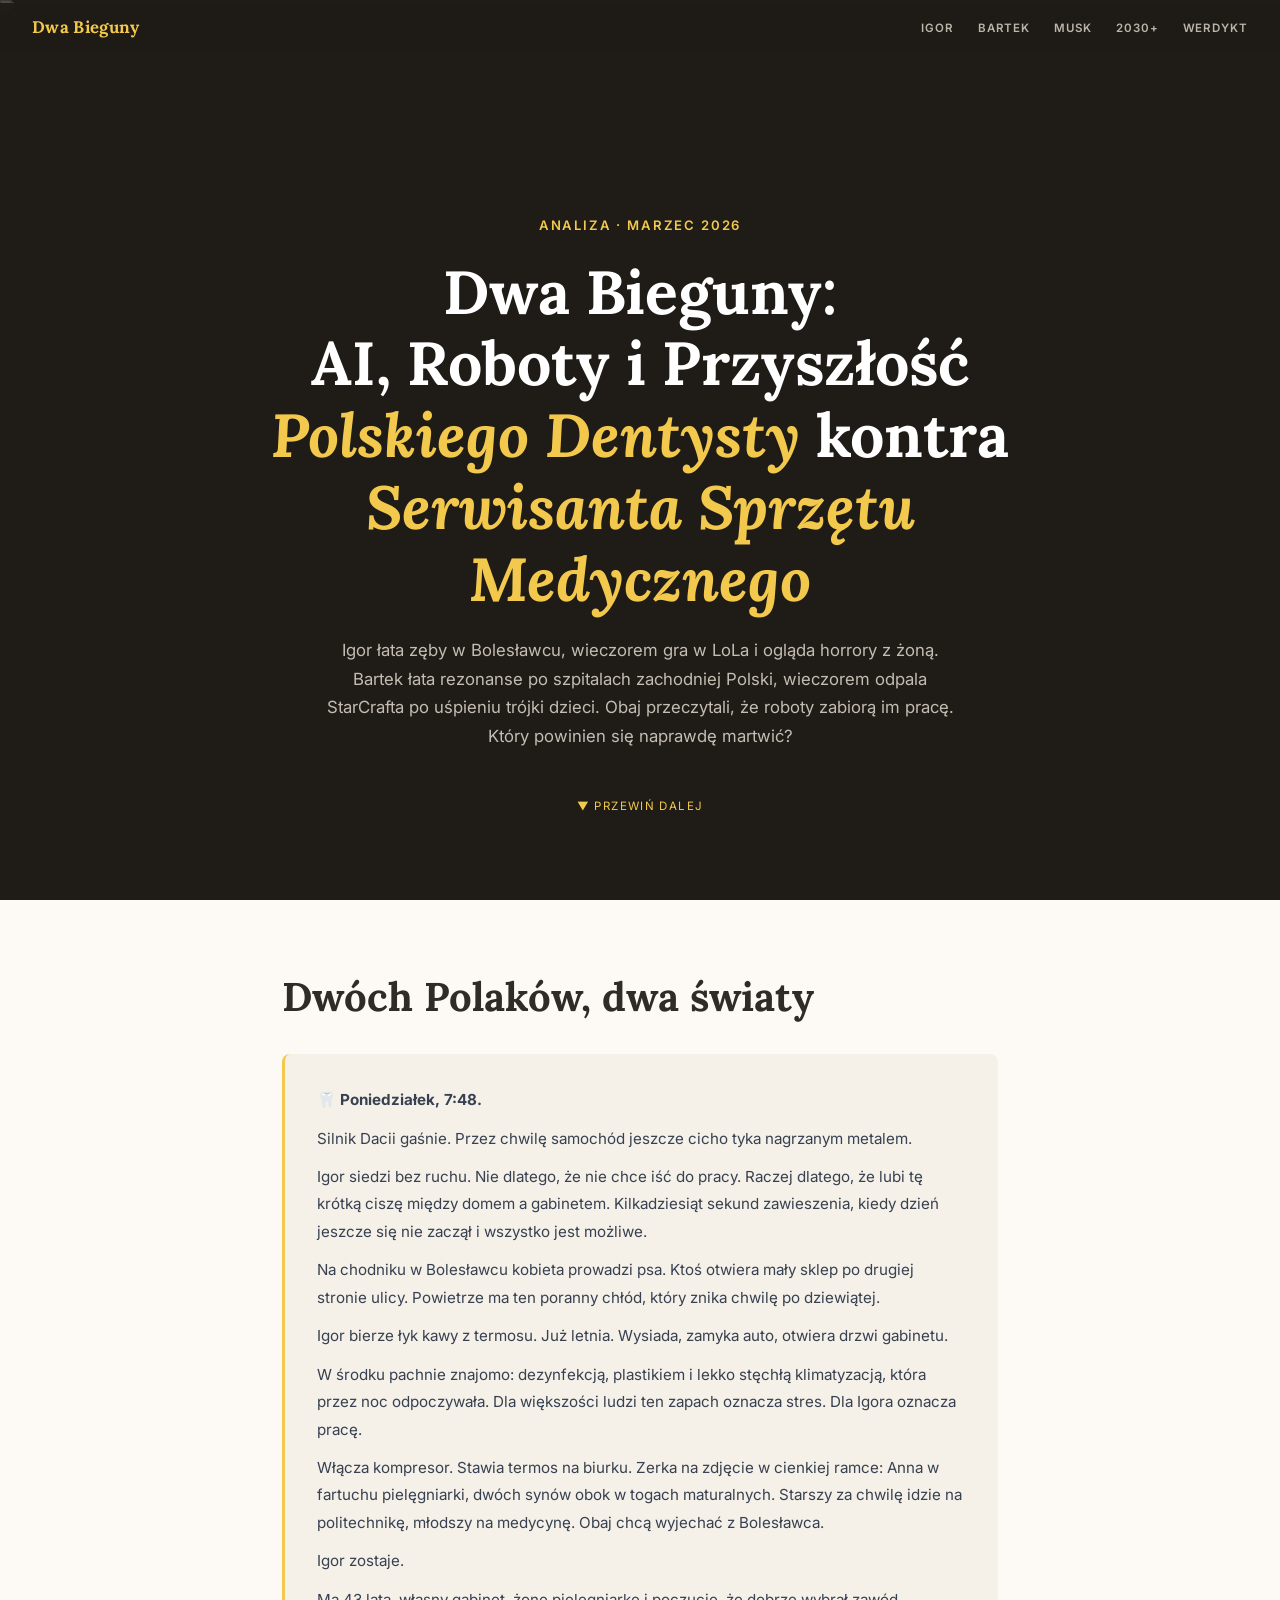
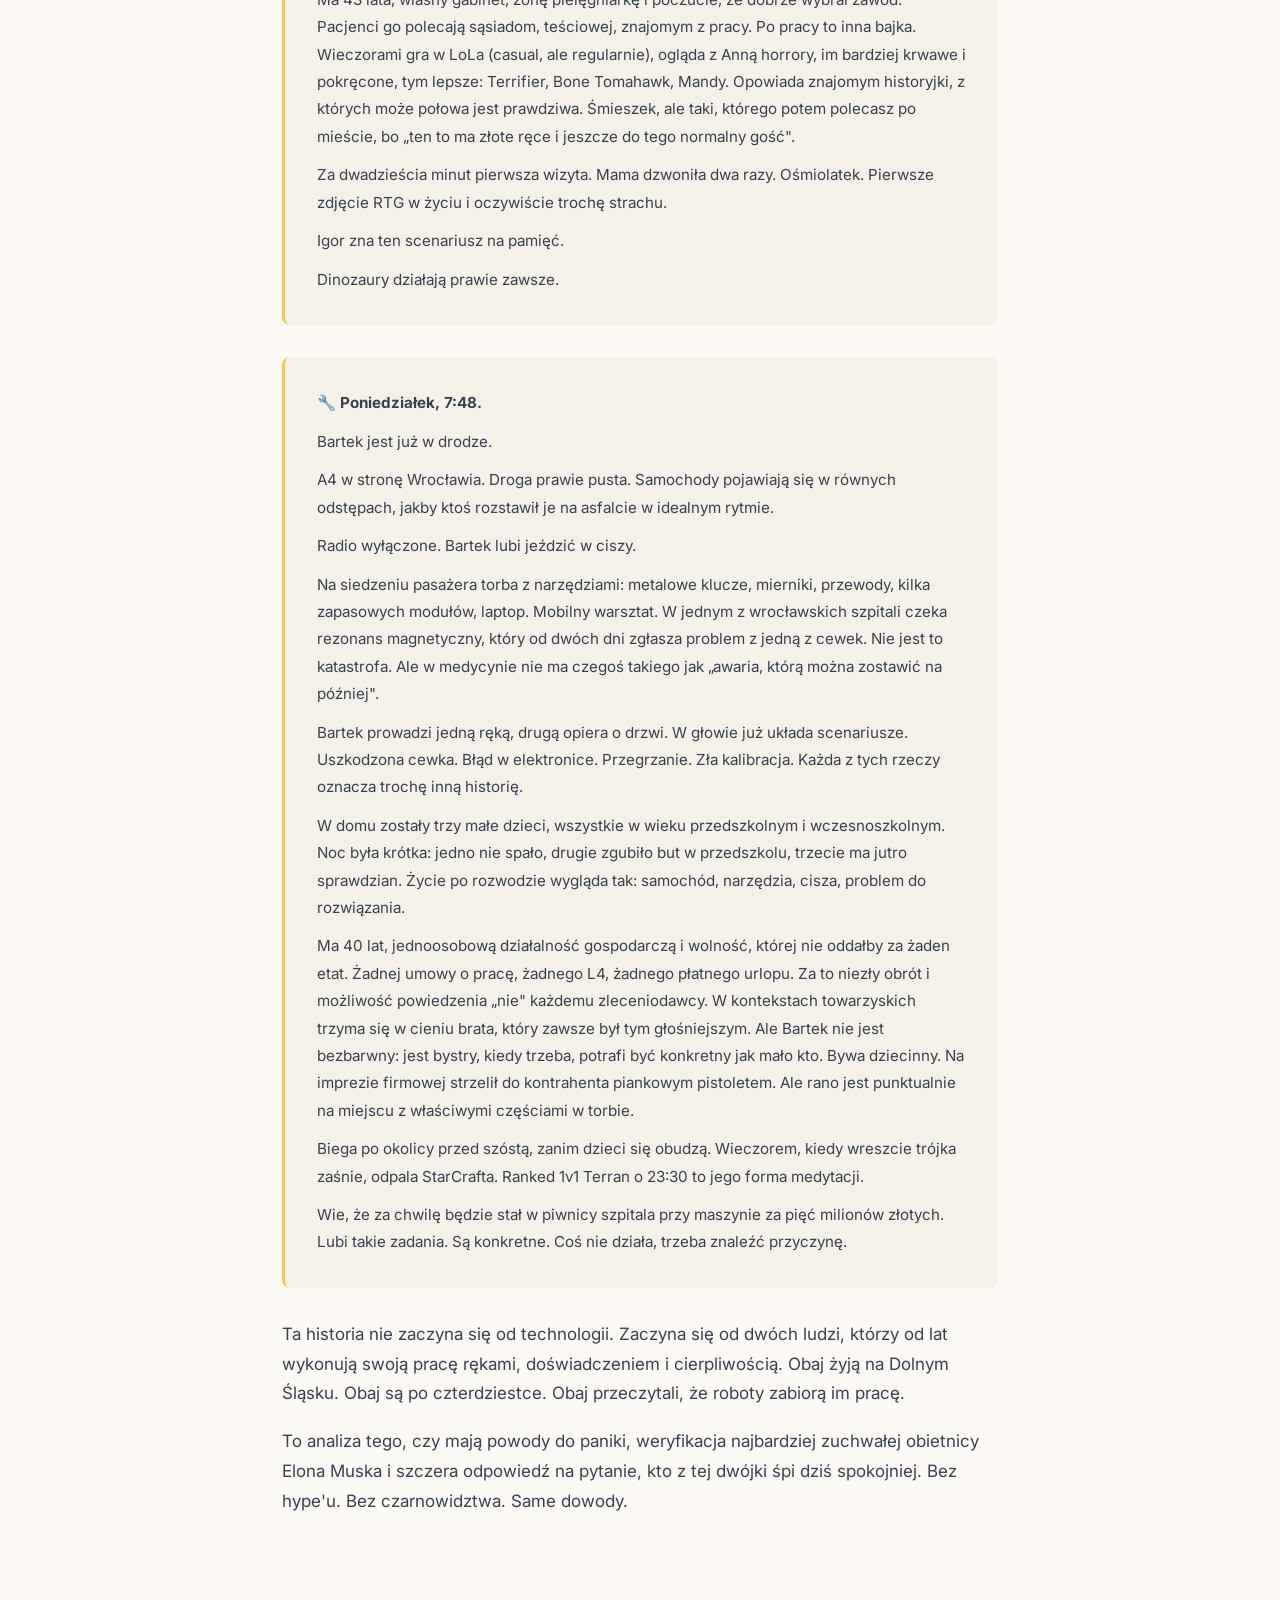
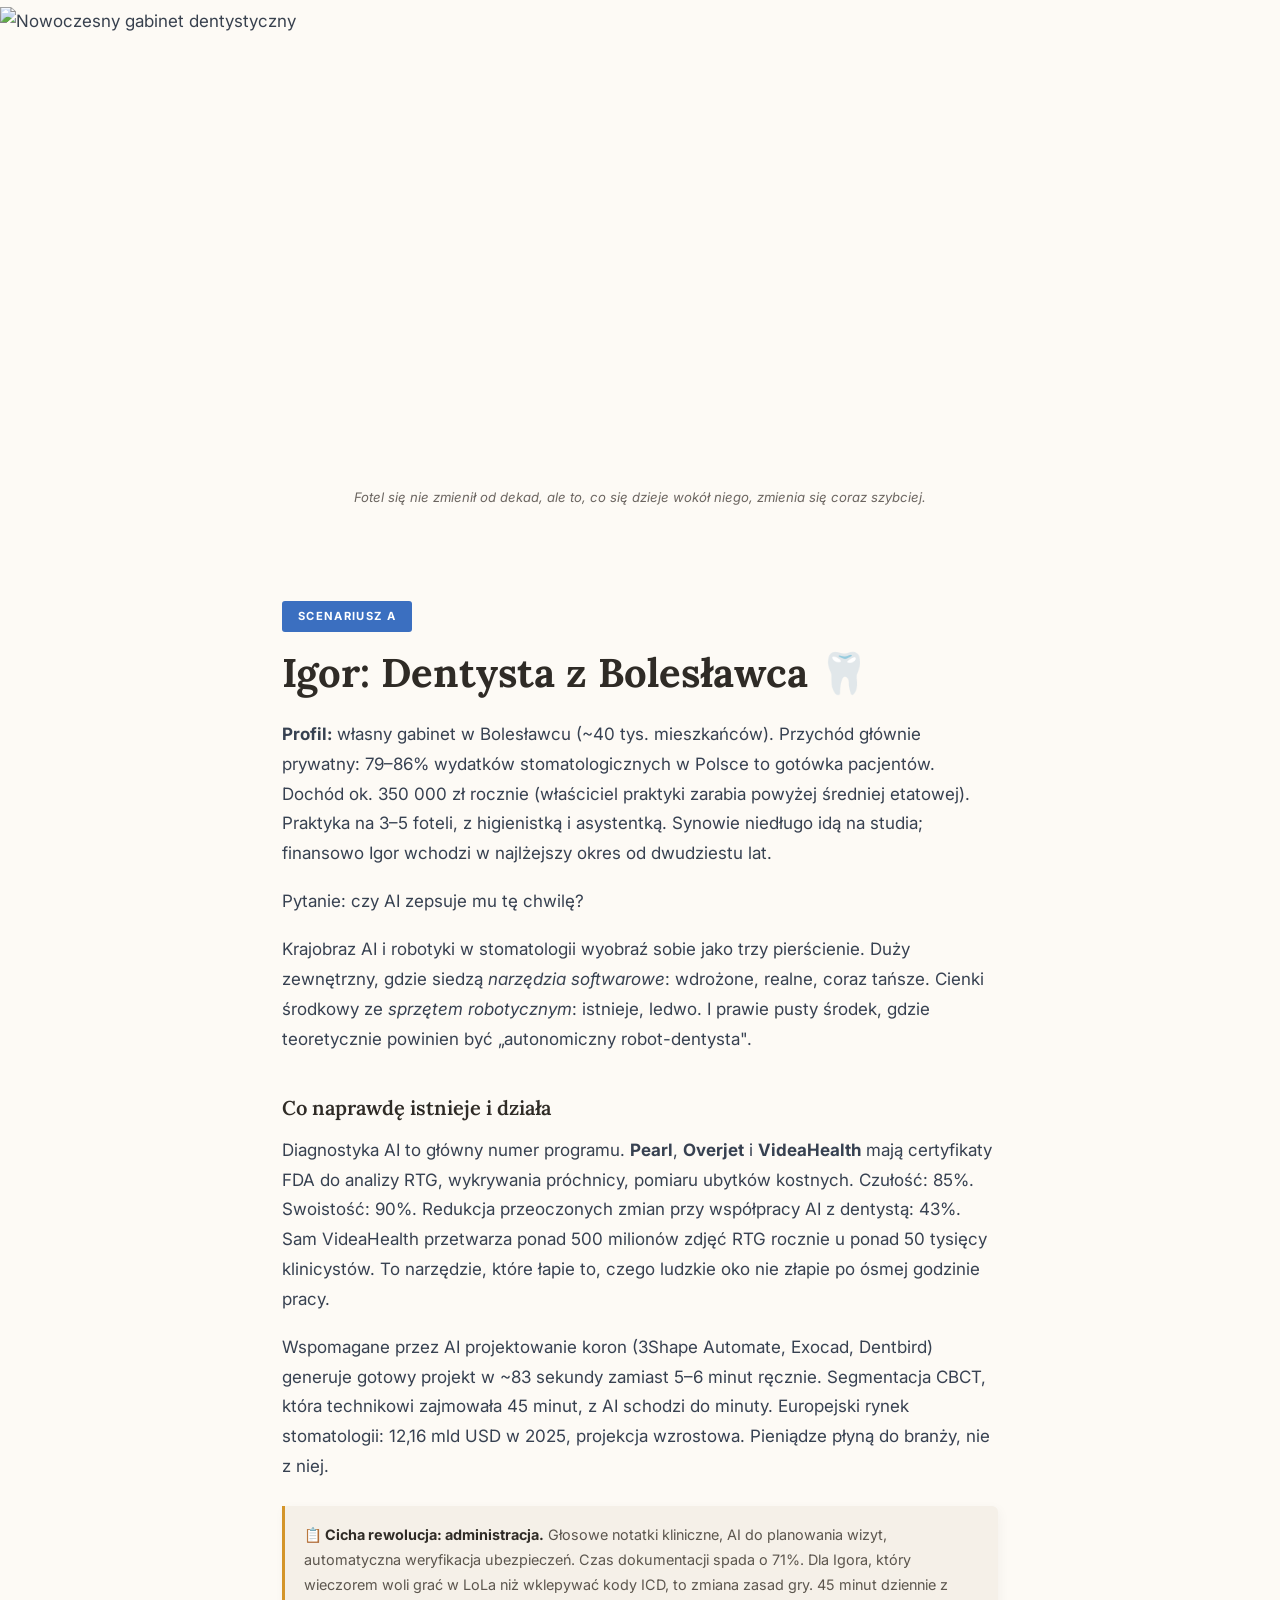
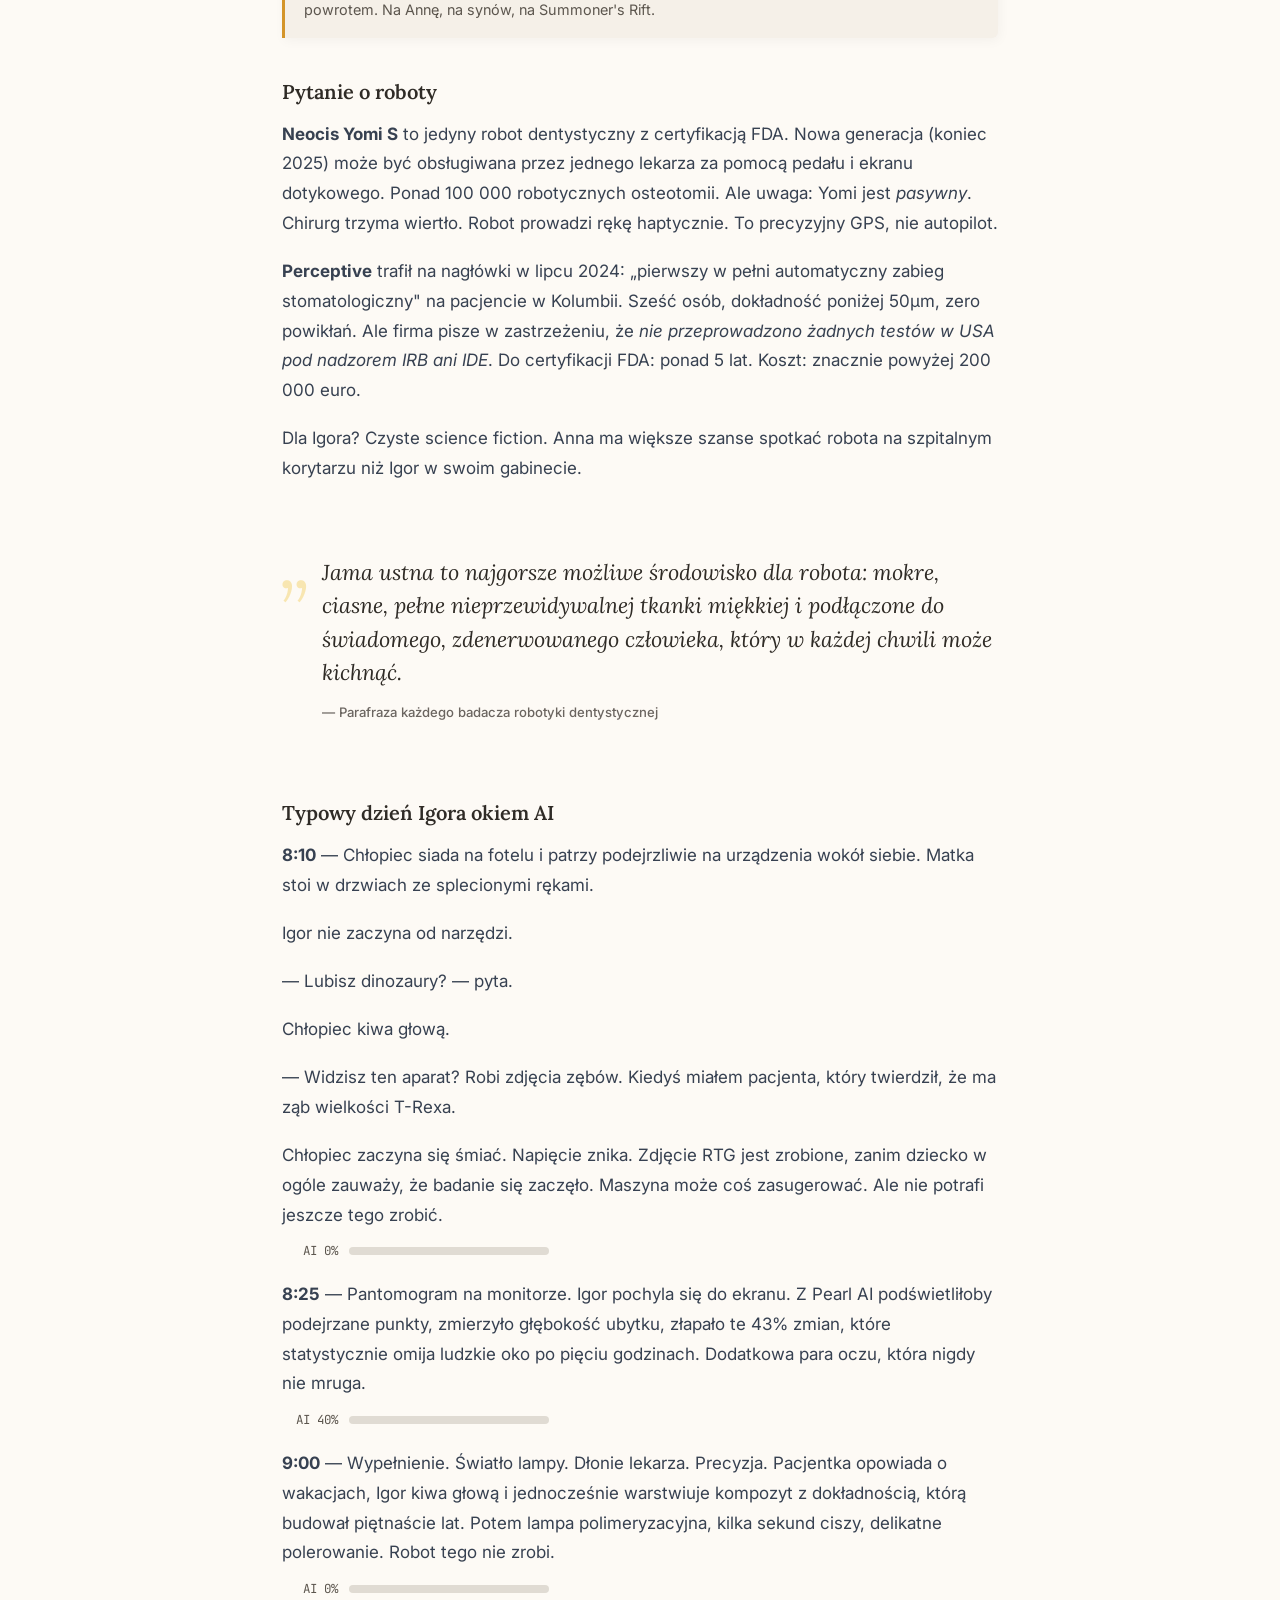
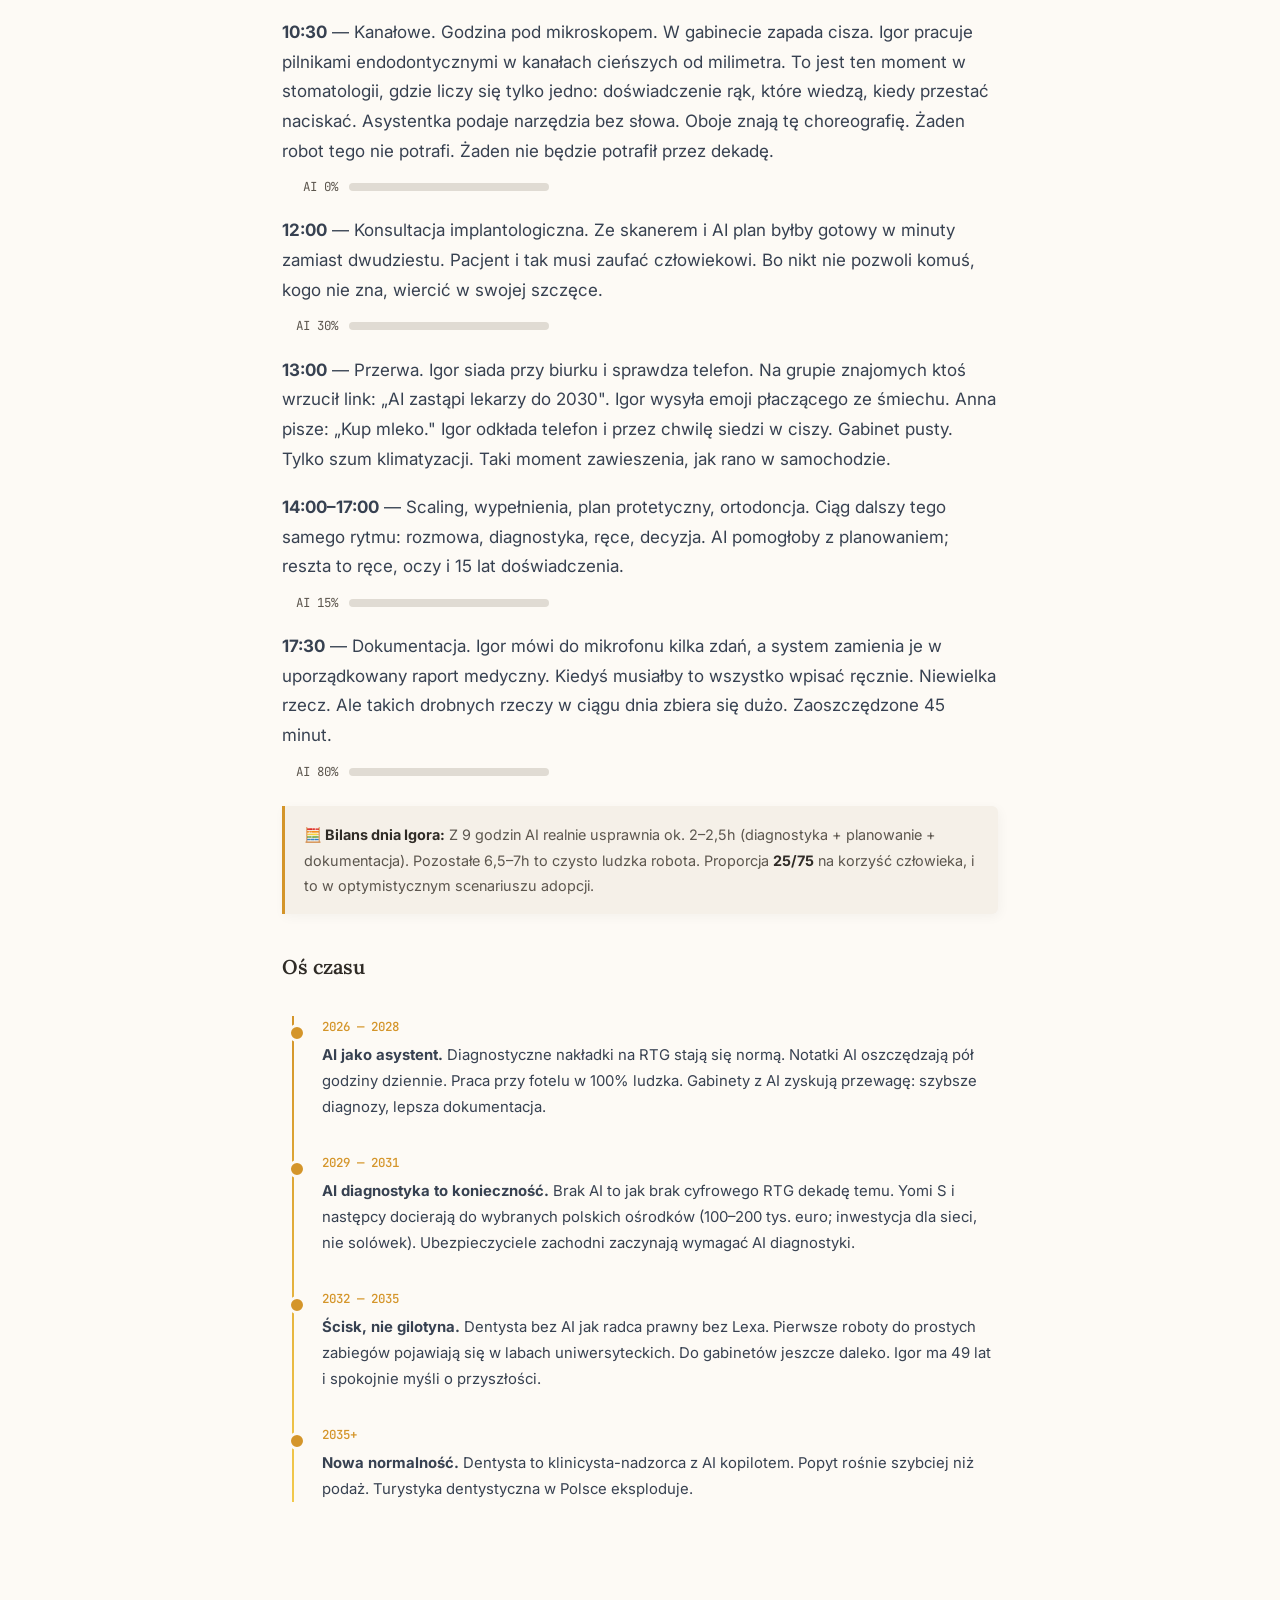
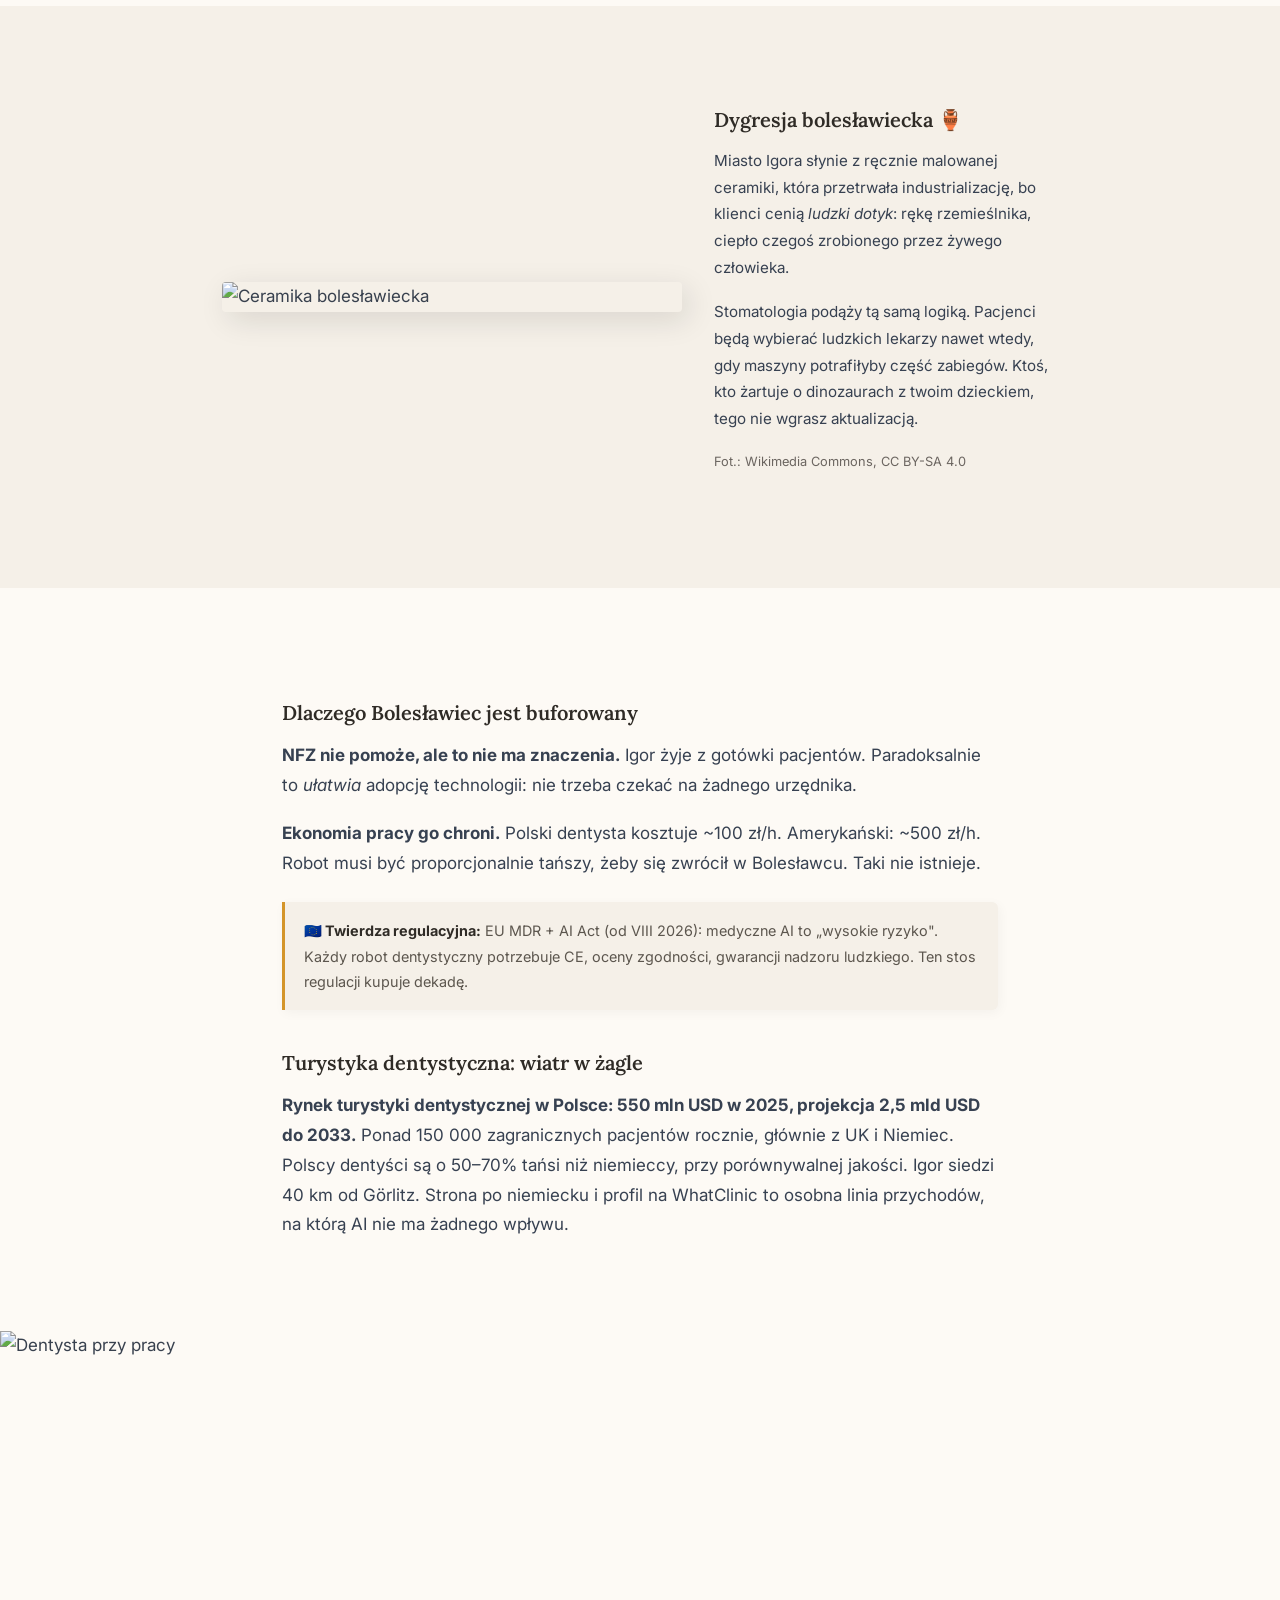
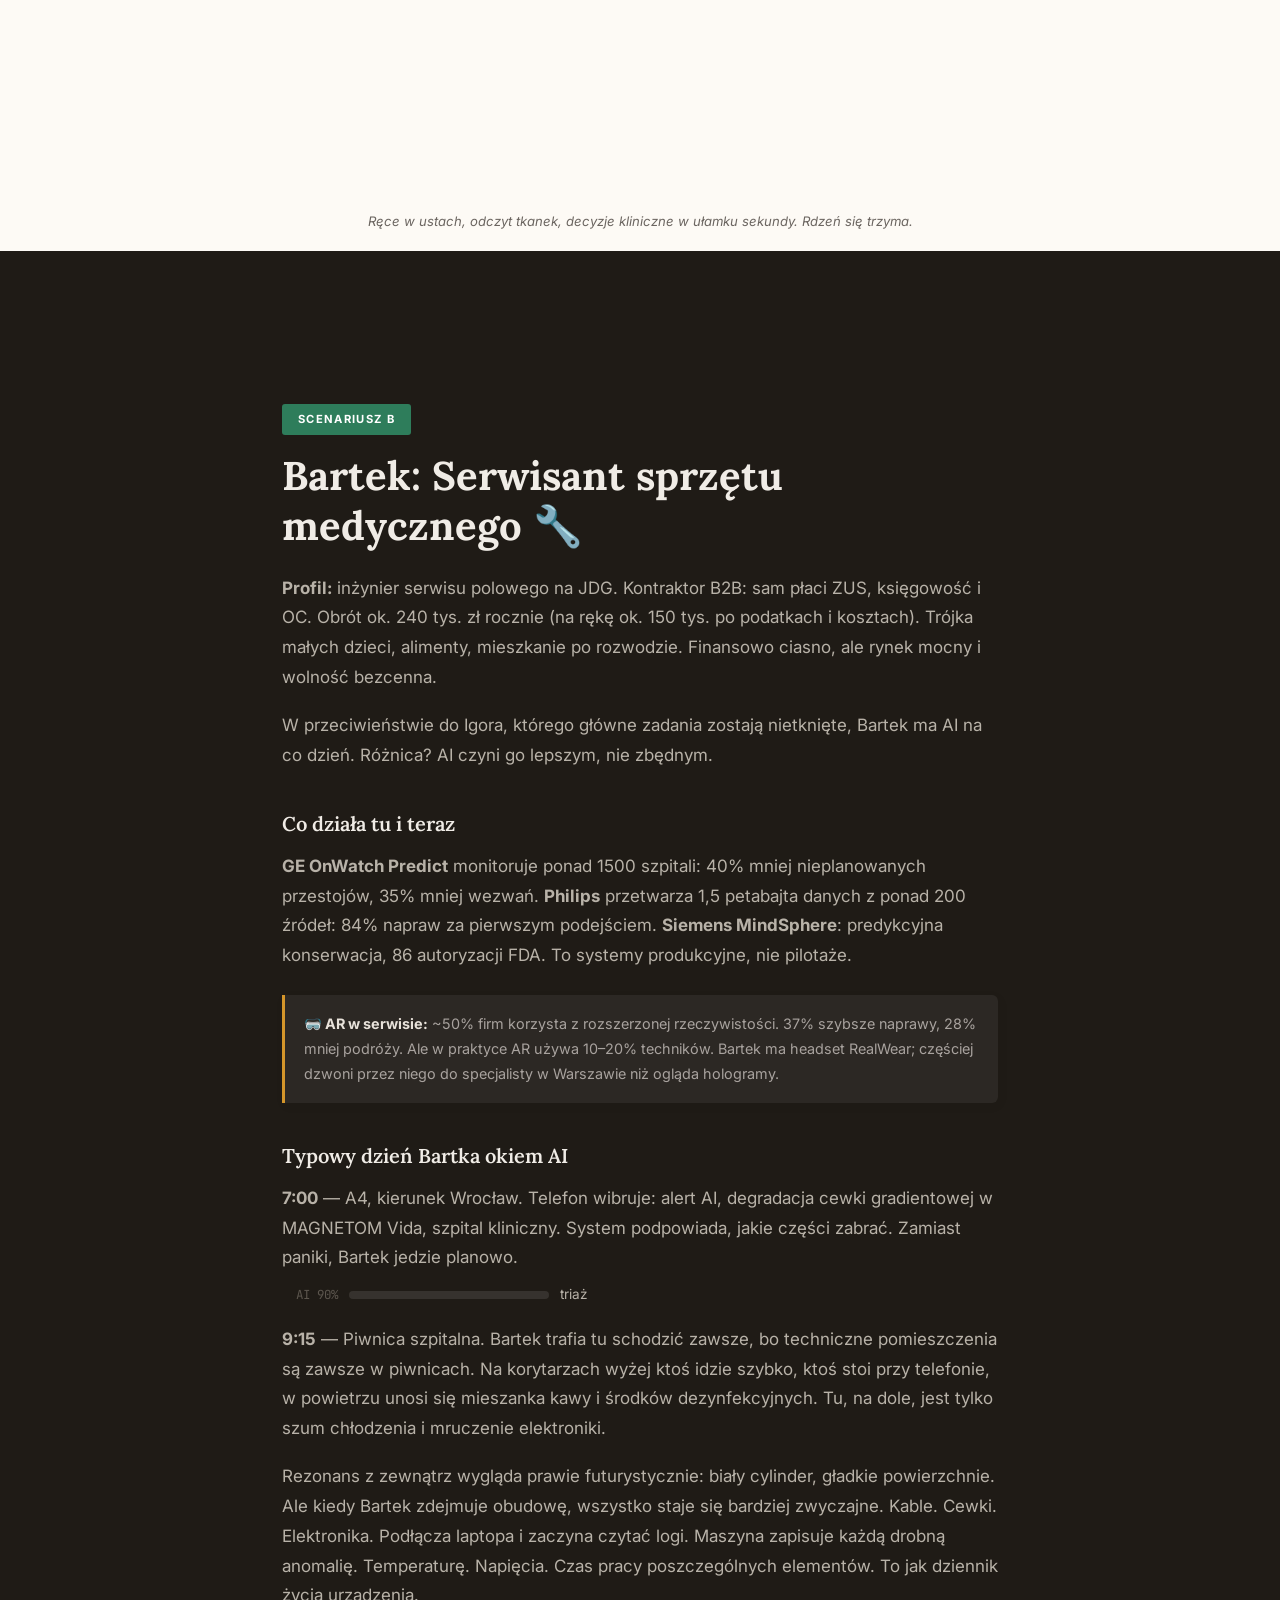
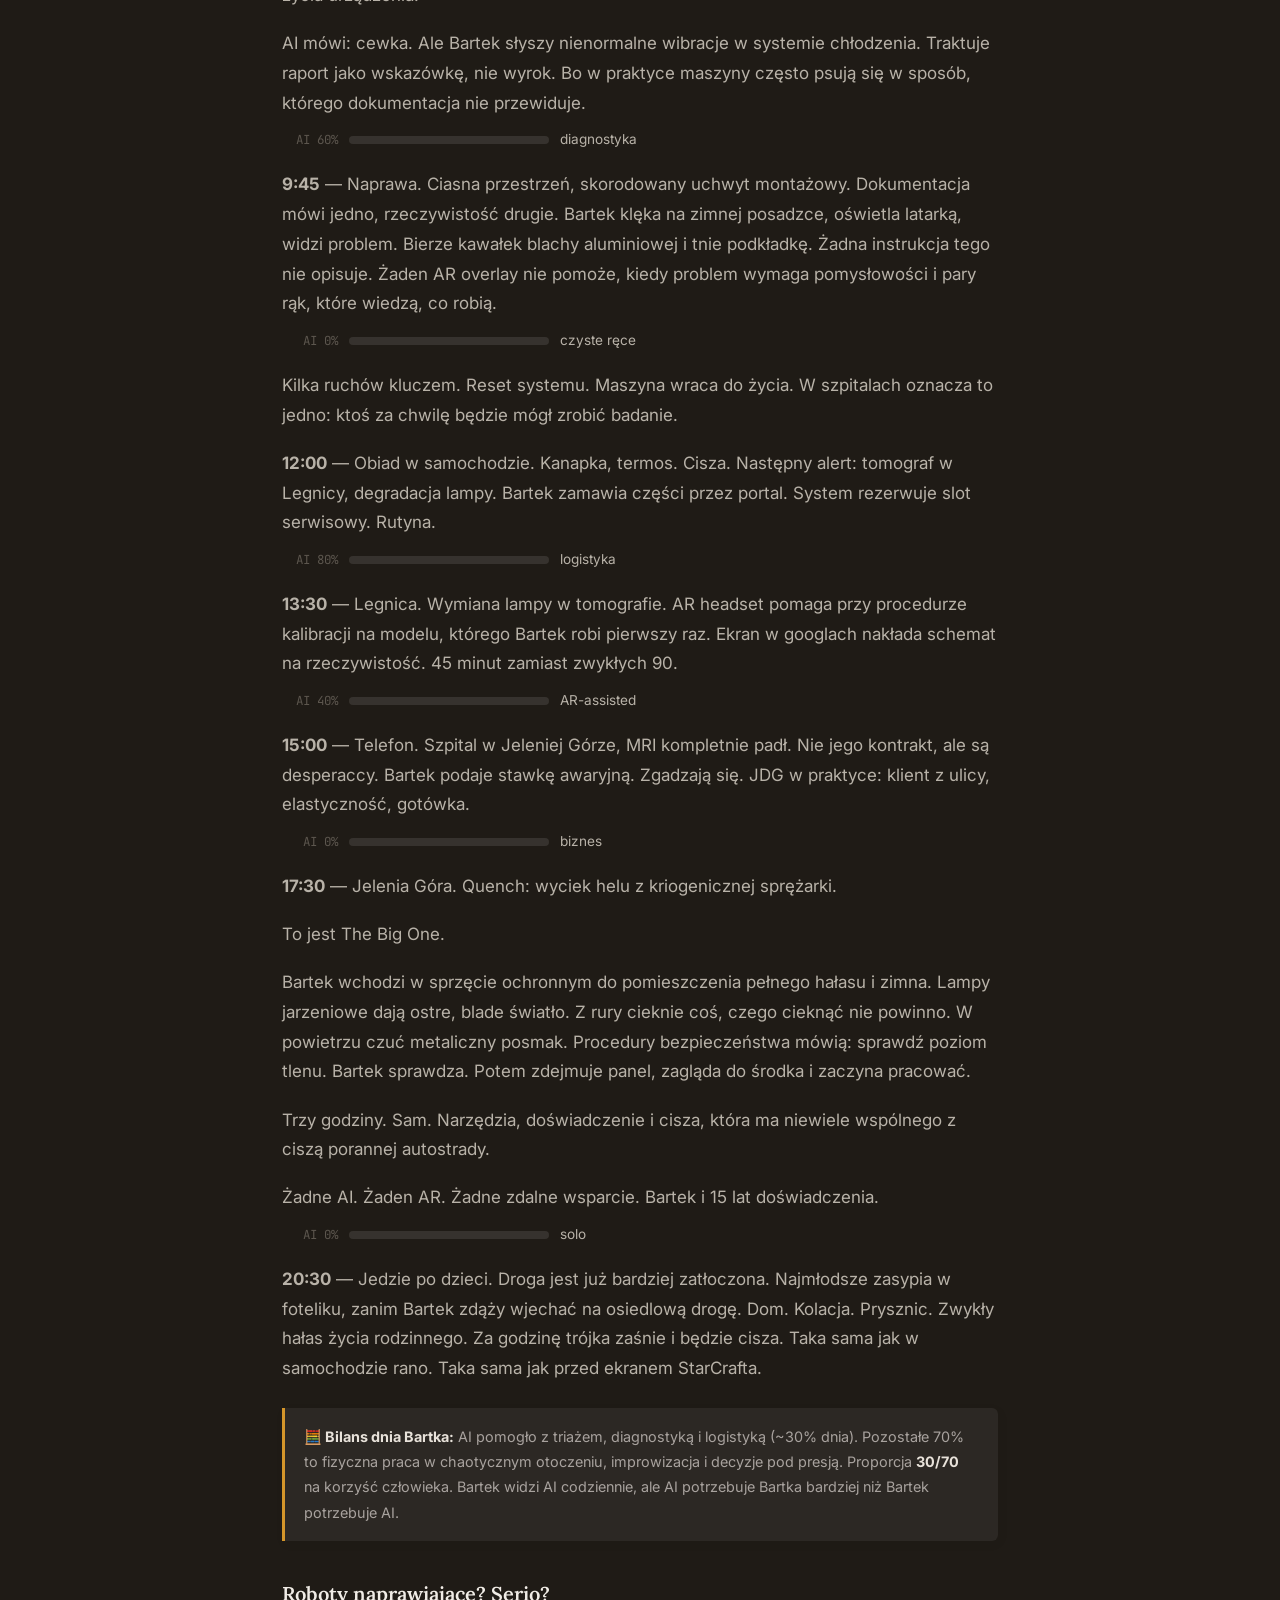
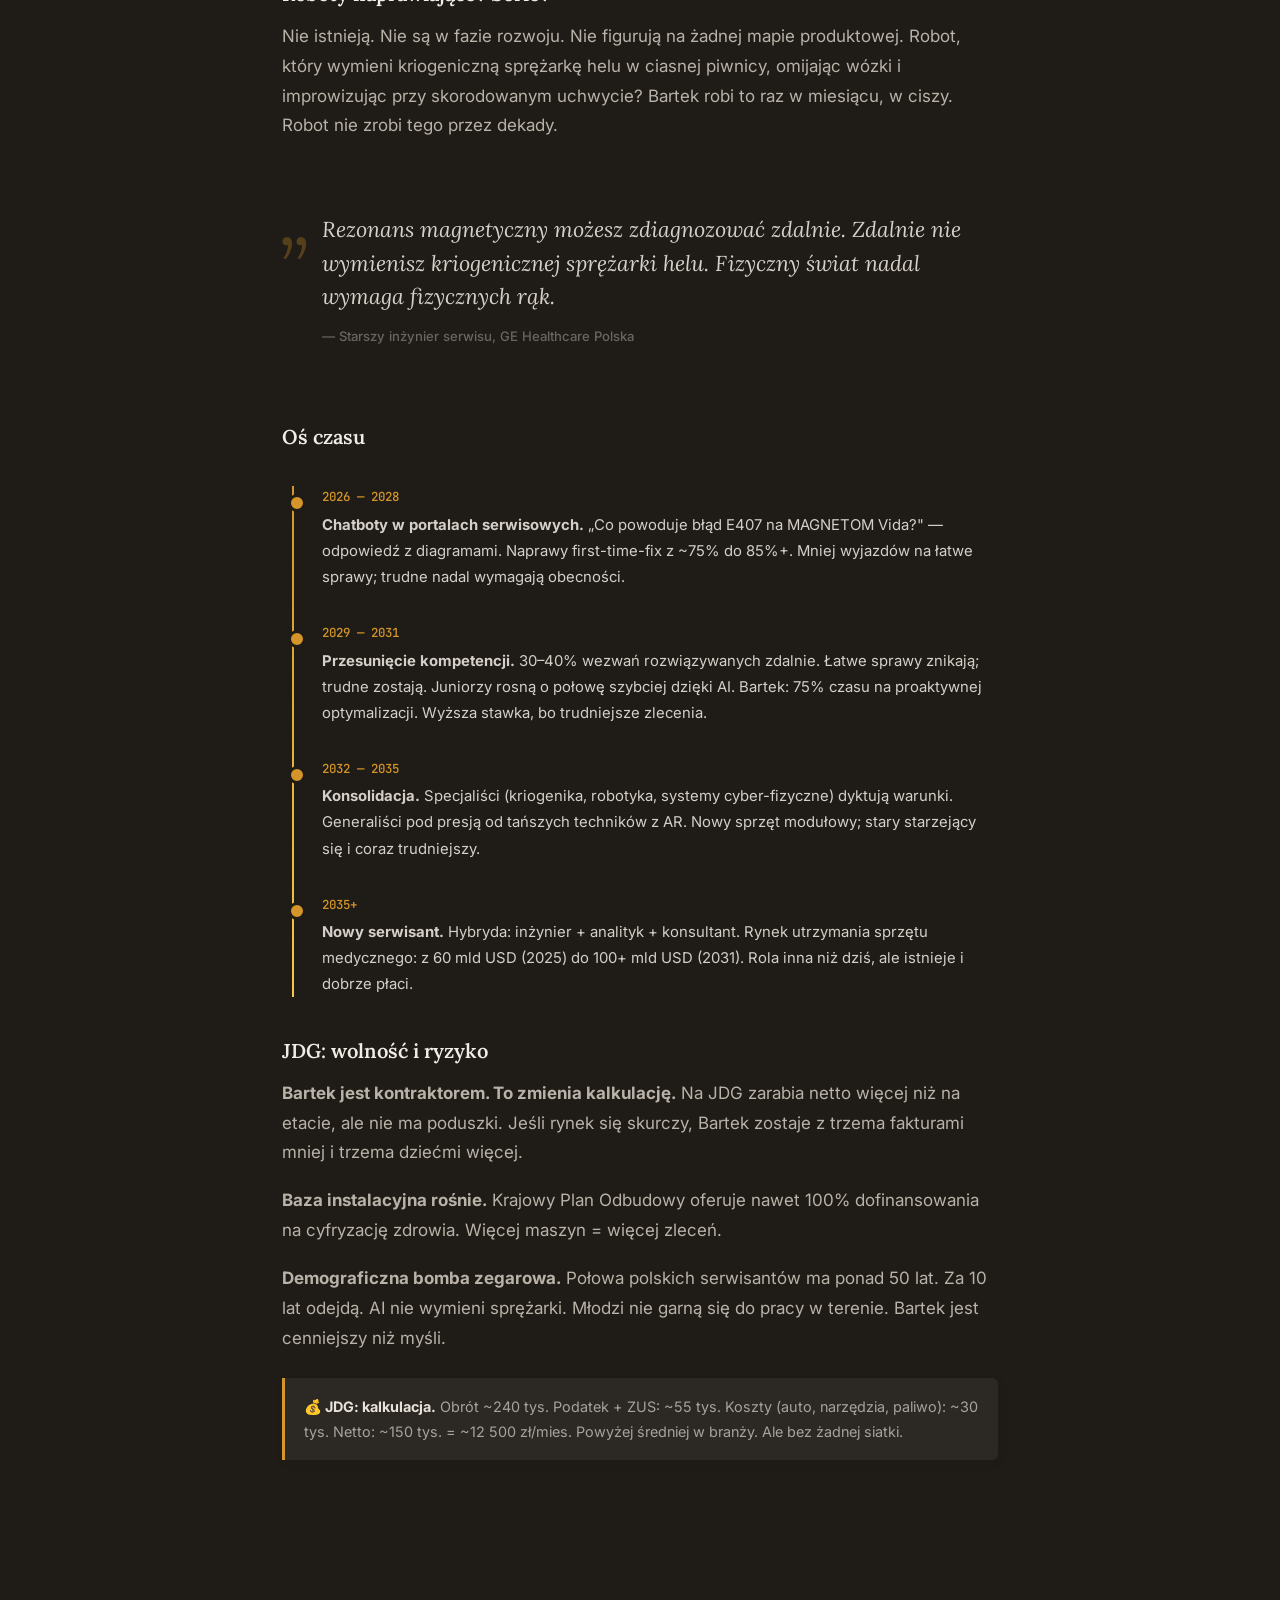
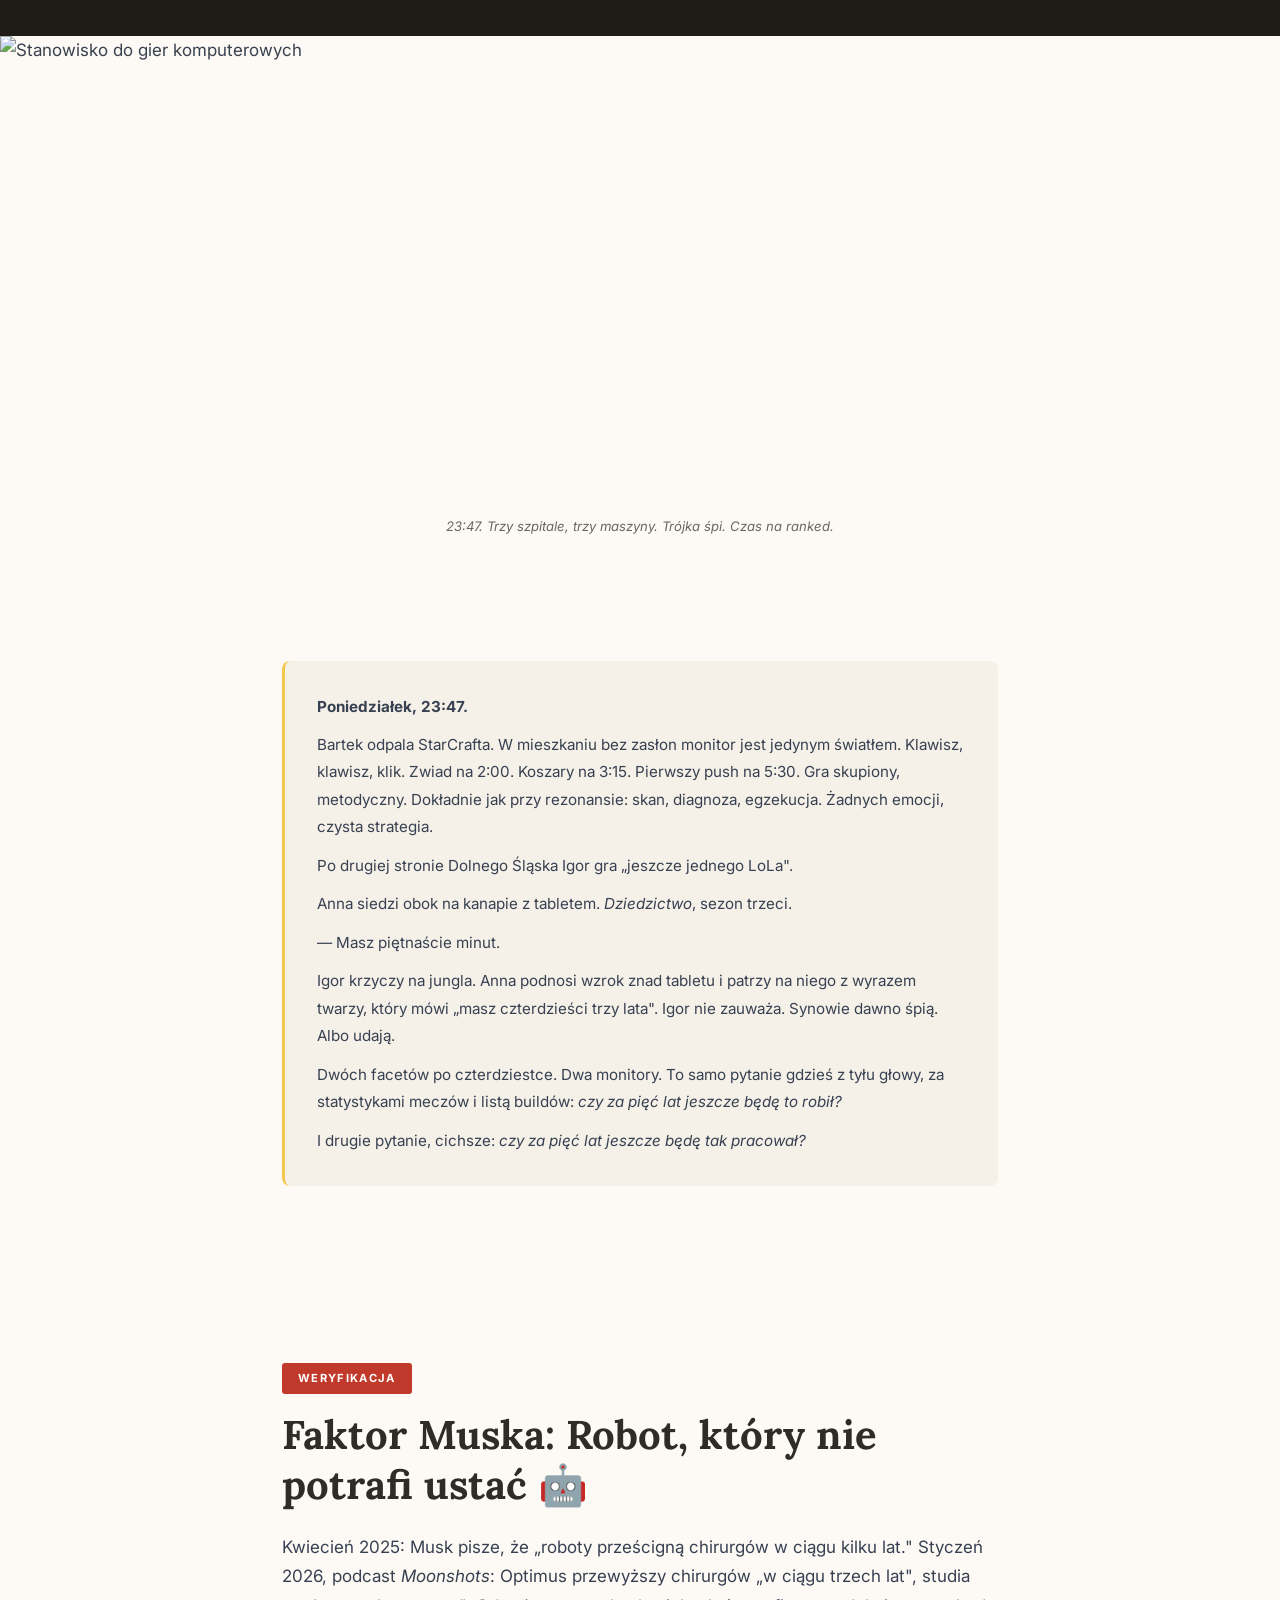
==== commit f9121f3d: "Add files via upload" ====
--- a/index.html
+++ b/index.html
@@ -10,7 +10,7 @@
 *{margin:0;padding:0;box-sizing:border-box}
 :root{--gold:#D4952A;--gold-light:#F2C94C;--dark:#1f1b16;--warm-dark:#2d2a26;--cream:#FDFAF5;--paper:#F5F0E8;--text:#2f2b26;--body:#374151;--muted:#5c564e;--caption:#6b6560;--accent-a:#3b6fc0;--accent-b:#2e7d5b;--red:#c0392b}
 html{scroll-behavior:smooth}
-body{font-family:'Inter',sans-serif;color:var(--body);background:var(--cream);line-height:1.75;overflow-x:hidden;font-size:17px}
+body{font-family:'Inter',sans-serif;color:var(--body);background:var(--cream);line-height:1.75;overflow-x:hidden;font-size:17px;overflow-wrap:break-word;word-break:break-word}
 #progress{position:fixed;top:0;left:0;height:3px;background:linear-gradient(90deg,var(--gold),var(--gold-light));z-index:9999;transition:width .15s}
 img{max-width:100%;display:block}
 .topnav{position:fixed;top:3px;left:0;right:0;z-index:999;padding:.65rem 2rem;display:flex;align-items:center;gap:1.5rem;font-size:.72rem;font-weight:600;letter-spacing:.08em;text-transform:uppercase;background:rgba(31,27,22,.92);backdrop-filter:blur(14px);color:#fff}
@@ -67,6 +67,8 @@
 .verdict-card p{font-size:.92rem;color:var(--body)}
 .verdict-emoji{font-size:2.5rem;margin-bottom:.7rem}
 .verdict-score{font-family:'JetBrains Mono',monospace;font-size:.82rem;color:var(--muted);margin-top:1rem;padding-top:1rem;border-top:1px solid #e0dbd3}
+.table-scroll{overflow-x:auto;-webkit-overflow-scrolling:touch;margin:2rem -1rem;padding:0 1rem}
+.table-scroll .data-table{margin:0;min-width:520px}
 .data-table{width:100%;border-collapse:separate;border-spacing:0;margin:2rem 0;font-size:.9rem;border-radius:8px;overflow:hidden;box-shadow:0 2px 12px rgba(0,0,0,.05)}
 .data-table th{text-align:left;padding:.75rem 1rem;background:var(--warm-dark);color:#e8e2da;font-weight:600;font-size:.78rem;letter-spacing:.05em;text-transform:uppercase}
 .data-table td{padding:.7rem 1rem;border-bottom:1px solid #e8e2da;background:#fff}
@@ -105,7 +107,9 @@
 .reveal{opacity:0;transform:translateY(24px);transition:opacity .65s ease,transform .65s ease}
 .reveal.visible{opacity:1;transform:none}
 @media(max-width:700px){
-  .topnav{padding:.5rem 1rem;gap:.7rem;font-size:.62rem}
+  body{font-size:16px}
+  .topnav{padding:.5rem .8rem;gap:.4rem;font-size:.58rem}
+  .topnav .brand{font-size:.88rem;margin-right:.5rem}
   .section{padding:3rem 1.2rem}
   .pullquote{font-size:1.15rem;padding-left:1.8rem}
   .verdict-grid{grid-template-columns:1fr}
@@ -114,6 +118,9 @@
   .offset-img{width:100%}
   .scene{padding:1.2rem}
   .auto-bar{max-width:120px}
+  .auto-bar-wrap{flex-wrap:wrap}
+  .margin-note{transform:none}
+  .table-scroll{margin:2rem -.5rem;padding:0 .5rem}
 }
 </style>
 </head>
@@ -146,29 +153,47 @@
   <h2>Dwóch Polaków, dwa światy</h2>
 
   <div class="scene reveal">
-    <p>🦷 <strong>Poniedziałek, 7:48.</strong> Igor parkuje dacię pod gabinetem. Otwiera drzwi, włącza kompresor, nastawia kawę. Za dwadzieścia minut przyjdzie pierwszy pacjent: ośmiolatek z podejrzeniem próchnicy. Matka dzwoniła dwa razy. Igor lubi te poranki. Cichy gabinet, zapach dezynfekcji, wszystko pod kontrolą.</p>
-    <p>Sprawdza telefon. Wykop: <strong>„AI diagnozuje próchnicę lepiej niż stomatolodzy."</strong> Uśmiecha się krzywo. Podnosi wzrok na zdjęcie na biurku: Anna w fartuchu pielęgniarskim, dwóch synów w togach maturalnych. Starszy za chwilę idzie na politechnikę, młodszy na medycynę. Obaj chcą wyjechać z Bolesławca. Igor zostaje.</p>
-    <p>Ma 43 lata, własny gabinet, żonę pielęgniarkę i poczucie, że dobrze wybrał zawód. W pracy jest profesjonalny do bólu: pacjenci go uwielbiają i polecają sąsiadom, teściowej, znajomym z pracy. Po pracy to inna bajka. Wieczorami gra w LoLa (casual, ale regularnie), ogląda z Anną horrory — im bardziej krwawe i pokręcone, tym lepsze: Terrifier, Bone Tomahawk, Mandy. Opowiada znajomym historyjki, z których może połowa jest prawdziwa. Lubi się zrelaksować craft piwem albo czymś z legalnej szarej strefy. Śmieszek, ale taki, którego potem polecasz po mieście, bo „ten to ma złote ręce i jeszcze do tego normalny gość".</p>
+    <p>🦷 <strong>Poniedziałek, 7:48.</strong></p>
+    <p>Silnik Dacii gaśnie. Przez chwilę samochód jeszcze cicho tyka nagrzanym metalem.</p>
+    <p>Igor siedzi bez ruchu. Nie dlatego, że nie chce iść do pracy. Raczej dlatego, że lubi tę krótką ciszę między domem a gabinetem. Kilkadziesiąt sekund zawieszenia, kiedy dzień jeszcze się nie zaczął i wszystko jest możliwe.</p>
+    <p>Na chodniku w Bolesławcu kobieta prowadzi psa. Ktoś otwiera mały sklep po drugiej stronie ulicy. Powietrze ma ten poranny chłód, który znika chwilę po dziewiątej.</p>
+    <p>Igor bierze łyk kawy z termosu. Już letnia. Wysiada, zamyka auto, otwiera drzwi gabinetu.</p>
+    <p>W środku pachnie znajomo: dezynfekcją, plastikiem i lekko stęchłą klimatyzacją, która przez noc odpoczywała. Dla większości ludzi ten zapach oznacza stres. Dla Igora oznacza pracę.</p>
+    <p>Włącza kompresor. Stawia termos na biurku. Zerka na zdjęcie w cienkiej ramce: Anna w fartuchu pielęgniarki, dwóch synów obok w togach maturalnych. Starszy za chwilę idzie na politechnikę, młodszy na medycynę. Obaj chcą wyjechać z Bolesławca.</p>
+    <p>Igor zostaje.</p>
+    <p>Ma 43 lata, własny gabinet, żonę pielęgniarkę i poczucie, że dobrze wybrał zawód. Pacjenci go polecają sąsiadom, teściowej, znajomym z pracy. Po pracy to inna bajka. Wieczorami gra w LoLa (casual, ale regularnie), ogląda z Anną horrory, im bardziej krwawe i pokręcone, tym lepsze: Terrifier, Bone Tomahawk, Mandy. Opowiada znajomym historyjki, z których może połowa jest prawdziwa. Śmieszek, ale taki, którego potem polecasz po mieście, bo „ten to ma złote ręce i jeszcze do tego normalny gość".</p>
+    <p>Za dwadzieścia minut pierwsza wizyta. Mama dzwoniła dwa razy. Ośmiolatek. Pierwsze zdjęcie RTG w życiu i oczywiście trochę strachu.</p>
+    <p>Igor zna ten scenariusz na pamięć.</p>
+    <p>Dinozaury działają prawie zawsze.</p>
   </div>
 
   <div class="scene reveal">
-    <p>🔧 <strong>Poniedziałek, 7:48.</strong> Bartek jest już w drodze. A4 w stronę Wrocławia. Rezonans magnetyczny w szpitalu klinicznym wyrzuca błąd gradientowej cewki. Radio wyłączone. Bartek nie jest gaduła. Jedno dziecko nie spało w nocy, drugie zgubiło but w przedszkolu, trzecie ma jutro sprawdzian, a on jedzie naprawiać maszynę za 5 milionów złotych. Życie po rozwodzie wygląda tak: samochód, narzędzia, cisza, problem do rozwiązania.</p>
-    <p>Ma 40 lat, trójkę małych dzieci (wszystkie w wieku przedszkolnym i wczesnoszkolnym), mieszkanie po rozstaniu i jednoosobową działalność gospodarczą. Kontraktor. Żadnej umowy o pracę, żadnego L4, żadnego płatnego urlopu. Za to niezły obrót i wolność, której nie oddałby za żaden etat. W kontekstach towarzyskich trzyma się w cieniu brata, który zawsze był tym głośniejszym. Ale Bartek nie jest bezbarwny: jest bystry, kiedy trzeba, potrafi być konkretny jak mało kto, a wieczorami (kiedy wreszcie trójka zaśnie) odpala StarCrafta. Ranked 1v1 Terran o 23:30 to jego forma medytacji. Biega po okolicy przed szóstą, zanim dzieci się obudzą. Bywa dziecinny. Na imprezie firmowej strzelił do kontrahenta piankowym pistoletem. Ale rano jest punktualnie na miejscu z właściwymi częściami w torbie.</p>
-  </div>
-
-  <p>Obaj żyją na Dolnym Śląsku. Obaj są po czterdziestce. Obaj przeczytali, że roboty zabiorą im pracę. To analiza tego, czy mają powody do paniki, weryfikacja najbardziej zuchwałej obietnicy Elona Muska i szczera odpowiedź na pytanie, kto z tej dwójki śpi dziś spokojniej.</p>
-  <p>Bez hype'u. Bez czarnowidztwa. Same dowody.</p>
+    <p>🔧 <strong>Poniedziałek, 7:48.</strong></p>
+    <p>Bartek jest już w drodze.</p>
+    <p>A4 w stronę Wrocławia. Droga prawie pusta. Samochody pojawiają się w równych odstępach, jakby ktoś rozstawił je na asfalcie w idealnym rytmie.</p>
+    <p>Radio wyłączone. Bartek lubi jeździć w ciszy.</p>
+    <p>Na siedzeniu pasażera torba z narzędziami: metalowe klucze, mierniki, przewody, kilka zapasowych modułów, laptop. Mobilny warsztat. W jednym z wrocławskich szpitali czeka rezonans magnetyczny, który od dwóch dni zgłasza problem z jedną z cewek. Nie jest to katastrofa. Ale w medycynie nie ma czegoś takiego jak „awaria, którą można zostawić na później".</p>
+    <p>Bartek prowadzi jedną ręką, drugą opiera o drzwi. W głowie już układa scenariusze. Uszkodzona cewka. Błąd w elektronice. Przegrzanie. Zła kalibracja. Każda z tych rzeczy oznacza trochę inną historię.</p>
+    <p>W domu zostały trzy małe dzieci, wszystkie w wieku przedszkolnym i wczesnoszkolnym. Noc była krótka: jedno nie spało, drugie zgubiło but w przedszkolu, trzecie ma jutro sprawdzian. Życie po rozwodzie wygląda tak: samochód, narzędzia, cisza, problem do rozwiązania.</p>
+    <p>Ma 40 lat, jednoosobową działalność gospodarczą i wolność, której nie oddałby za żaden etat. Żadnej umowy o pracę, żadnego L4, żadnego płatnego urlopu. Za to niezły obrót i możliwość powiedzenia „nie" każdemu zleceniodawcy. W kontekstach towarzyskich trzyma się w cieniu brata, który zawsze był tym głośniejszym. Ale Bartek nie jest bezbarwny: jest bystry, kiedy trzeba, potrafi być konkretny jak mało kto. Bywa dziecinny. Na imprezie firmowej strzelił do kontrahenta piankowym pistoletem. Ale rano jest punktualnie na miejscu z właściwymi częściami w torbie.</p>
+    <p>Biega po okolicy przed szóstą, zanim dzieci się obudzą. Wieczorem, kiedy wreszcie trójka zaśnie, odpala StarCrafta. Ranked 1v1 Terran o 23:30 to jego forma medytacji.</p>
+    <p>Wie, że za chwilę będzie stał w piwnicy szpitala przy maszynie za pięć milionów złotych. Lubi takie zadania. Są konkretne. Coś nie działa, trzeba znaleźć przyczynę.</p>
+  </div>
+
+  <p>Ta historia nie zaczyna się od technologii. Zaczyna się od dwóch ludzi, którzy od lat wykonują swoją pracę rękami, doświadczeniem i cierpliwością. Obaj żyją na Dolnym Śląsku. Obaj są po czterdziestce. Obaj przeczytali, że roboty zabiorą im pracę.</p>
+  <p>To analiza tego, czy mają powody do paniki, weryfikacja najbardziej zuchwałej obietnicy Elona Muska i szczera odpowiedź na pytanie, kto z tej dwójki śpi dziś spokojniej. Bez hype'u. Bez czarnowidztwa. Same dowody.</p>
 </section>
 
 <img class="full-img" src="https://images.unsplash.com/photo-1629909613654-28e377c37b09?w=1600&auto=format&q=80" alt="Nowoczesny gabinet dentystyczny">
-<p class="img-caption">Nowoczesny gabinet stomatologiczny. Fotel się nie zmienił od dekad, ale to, co się dzieje wokół niego, zmienia się coraz szybciej.</p>
+<p class="img-caption">Fotel się nie zmienił od dekad, ale to, co się dzieje wokół niego, zmienia się coraz szybciej.</p>
 
 <!-- ═══════ SCENARIUSZ A: IGOR ═══════ -->
 <section class="section reveal" id="dentysta">
   <span class="scenario-tag tag-a">Scenariusz A</span>
   <h2>Igor: Dentysta z Bolesławca 🦷</h2>
 
-  <p><strong>Profil:</strong> własny gabinet w Bolesławcu (~40 tys. mieszkańców). Przychód głównie prywatny: 79–86% wydatków stomatologicznych w Polsce to gotówka pacjentów. Dochód ok. 350 000 zł rocznie (właściciel praktyki zarabia powyżej średniej etatowej). Praktyka na 3–5 foteli, z higienistką i asystentką. Synowie niedługo idą na studia; finansowo Igor wchodzi w najlżejszy okres od dwudziestu lat. Pytanie: czy AI zepsuje mu tę chwilę?</p>
+  <p><strong>Profil:</strong> własny gabinet w Bolesławcu (~40 tys. mieszkańców). Przychód głównie prywatny: 79–86% wydatków stomatologicznych w Polsce to gotówka pacjentów. Dochód ok. 350 000 zł rocznie (właściciel praktyki zarabia powyżej średniej etatowej). Praktyka na 3–5 foteli, z higienistką i asystentką. Synowie niedługo idą na studia; finansowo Igor wchodzi w najlżejszy okres od dwudziestu lat.</p>
+  <p>Pytanie: czy AI zepsuje mu tę chwilę?</p>
 
   <p>Krajobraz AI i robotyki w stomatologii wyobraź sobie jako trzy pierścienie. Duży zewnętrzny, gdzie siedzą <em>narzędzia softwarowe</em>: wdrożone, realne, coraz tańsze. Cienki środkowy ze <em>sprzętem robotycznym</em>: istnieje, ledwo. I prawie pusty środek, gdzie teoretycznie powinien być „autonomiczny robot-dentysta".</p>
 
@@ -191,20 +216,33 @@
   </div>
 
   <h3>Typowy dzień Igora okiem AI</h3>
-  <p><strong>8:10</strong> — Konsultacja z matką ośmiolatka. Igor tłumaczy, uspokaja, żartuje z dzieckiem o dinozaurach. Prosi o RTG.
+
+  <p><strong>8:10</strong> — Chłopiec siada na fotelu i patrzy podejrzliwie na urządzenia wokół siebie. Matka stoi w drzwiach ze splecionymi rękami.</p>
+  <p>Igor nie zaczyna od narzędzi.</p>
+  <p>— Lubisz dinozaury? — pyta.</p>
+  <p>Chłopiec kiwa głową.</p>
+  <p>— Widzisz ten aparat? Robi zdjęcia zębów. Kiedyś miałem pacjenta, który twierdził, że ma ząb wielkości T-Rexa.</p>
+  <p>Chłopiec zaczyna się śmiać. Napięcie znika. Zdjęcie RTG jest zrobione, zanim dziecko w ogóle zauważy, że badanie się zaczęło. Maszyna może coś zasugerować. Ale nie potrafi jeszcze tego zrobić.
     <span class="auto-bar-wrap"><span class="auto-label">AI 0%</span><span class="auto-bar"><span class="auto-bar-fill fill-human" style="width:100%"></span></span></span></p>
-  <p><strong>8:25</strong> — Pantomogram na monitorze. Z Pearl AI podświetliłoby podejrzane punkty, zmierzyło głębokość ubytku, złapało te 43% zmian, które statystycznie omija ludzkie oko po pięciu godzinach.
+
+  <p><strong>8:25</strong> — Pantomogram na monitorze. Igor pochyla się do ekranu. Z Pearl AI podświetliłoby podejrzane punkty, zmierzyło głębokość ubytku, złapało te 43% zmian, które statystycznie omija ludzkie oko po pięciu godzinach. Dodatkowa para oczu, która nigdy nie mruga.
     <span class="auto-bar-wrap"><span class="auto-label">AI 40%</span><span class="auto-bar"><span class="auto-bar-fill fill-ai" style="width:40%"></span></span></span></p>
-  <p><strong>9:00</strong> — Wypełnienie. Ręce, wiertło, kompozyt, lampa polimeryzacyjna. Igor opowiada pacjentce o ostatnim odcinku serialu. Robot tego nie zrobi.
+
+  <p><strong>9:00</strong> — Wypełnienie. Światło lampy. Dłonie lekarza. Precyzja. Pacjentka opowiada o wakacjach, Igor kiwa głową i jednocześnie warstwiuje kompozyt z dokładnością, którą budował piętnaście lat. Potem lampa polimeryzacyjna, kilka sekund ciszy, delikatne polerowanie. Robot tego nie zrobi.
     <span class="auto-bar-wrap"><span class="auto-label">AI 0%</span><span class="auto-bar"><span class="auto-bar-fill fill-human" style="width:100%"></span></span></span></p>
-  <p><strong>10:30</strong> — Kanałowe. Godzina pod mikroskopem. Pilniki endodontyczne w kanałach cieńszych od milimetra. Żaden robot tego nie potrafi. Żaden nie będzie potrafił przez dekadę.
+
+  <p><strong>10:30</strong> — Kanałowe. Godzina pod mikroskopem. W gabinecie zapada cisza. Igor pracuje pilnikami endodontycznymi w kanałach cieńszych od milimetra. To jest ten moment w stomatologii, gdzie liczy się tylko jedno: doświadczenie rąk, które wiedzą, kiedy przestać naciskać. Asystentka podaje narzędzia bez słowa. Oboje znają tę choreografię. Żaden robot tego nie potrafi. Żaden nie będzie potrafił przez dekadę.
     <span class="auto-bar-wrap"><span class="auto-label">AI 0%</span><span class="auto-bar"><span class="auto-bar-fill fill-human" style="width:100%"></span></span></span></p>
-  <p><strong>12:00</strong> — Konsultacja implantologiczna. Ze skanerem i AI plan byłby gotowy w minuty zamiast dwudziestu. Pacjent i tak musi zaufać człowiekowi.
+
+  <p><strong>12:00</strong> — Konsultacja implantologiczna. Ze skanerem i AI plan byłby gotowy w minuty zamiast dwudziestu. Pacjent i tak musi zaufać człowiekowi. Bo nikt nie pozwoli komuś, kogo nie zna, wiercić w swojej szczęce.
     <span class="auto-bar-wrap"><span class="auto-label">AI 30%</span><span class="auto-bar"><span class="auto-bar-fill fill-ai" style="width:30%"></span></span></span></p>
-  <p><strong>13:00</strong> — Przerwa. Sprawdza telefon. Na grupie znajomych ktoś wrzucił link: „AI zastąpi lekarzy do 2030". Igor wysyła emoji płaczącego ze śmiechu. Anna pisze: „Kup mleko."</p>
-  <p><strong>14:00–17:00</strong> — Scaling, wypełnienia, plan protetyczny, ortodoncja. AI pomogłoby z planowaniem; reszta to ręce, oczy i 15 lat doświadczenia.
+
+  <p><strong>13:00</strong> — Przerwa. Igor siada przy biurku i sprawdza telefon. Na grupie znajomych ktoś wrzucił link: „AI zastąpi lekarzy do 2030". Igor wysyła emoji płaczącego ze śmiechu. Anna pisze: „Kup mleko." Igor odkłada telefon i przez chwilę siedzi w ciszy. Gabinet pusty. Tylko szum klimatyzacji. Taki moment zawieszenia, jak rano w samochodzie.</p>
+
+  <p><strong>14:00–17:00</strong> — Scaling, wypełnienia, plan protetyczny, ortodoncja. Ciąg dalszy tego samego rytmu: rozmowa, diagnostyka, ręce, decyzja. AI pomogłoby z planowaniem; reszta to ręce, oczy i 15 lat doświadczenia.
     <span class="auto-bar-wrap"><span class="auto-label">AI 15%</span><span class="auto-bar"><span class="auto-bar-fill fill-ai" style="width:15%"></span></span></span></p>
-  <p><strong>17:30</strong> — Dokumentacja. Tu AI zmienia wszystko: dyktowanie notatek, automatyczne kody ICD, wygenerowane podsumowania. Zaoszczędzone 45 minut.
+
+  <p><strong>17:30</strong> — Dokumentacja. Igor mówi do mikrofonu kilka zdań, a system zamienia je w uporządkowany raport medyczny. Kiedyś musiałby to wszystko wpisać ręcznie. Niewielka rzecz. Ale takich drobnych rzeczy w ciągu dnia zbiera się dużo. Zaoszczędzone 45 minut.
     <span class="auto-bar-wrap"><span class="auto-label">AI 80%</span><span class="auto-bar"><span class="auto-bar-fill fill-ai" style="width:80%"></span></span></span></p>
 
   <div class="margin-note reveal">
@@ -227,7 +265,7 @@
     <div class="offset-text">
       <h3>Dygresja bolesławiecka 🏺</h3>
       <p>Miasto Igora słynie z ręcznie malowanej ceramiki, która przetrwała industrializację, bo klienci cenią <em>ludzki dotyk</em>: rękę rzemieślnika, ciepło czegoś zrobionego przez żywego człowieka.</p>
-      <p>Stomatologia podąży tą samą logiką. Pacjenci będą wybierać ludzkich lekarzy nawet wtedy, gdy maszyny potrafiłyby część zabiegów. Ktoś, kto żartuje o dinozaurach z twoim dzieckiem — tego nie wgrasz aktualizacją.</p>
+      <p>Stomatologia podąży tą samą logiką. Pacjenci będą wybierać ludzkich lekarzy nawet wtedy, gdy maszyny potrafiłyby część zabiegów. Ktoś, kto żartuje o dinozaurach z twoim dzieckiem, tego nie wgrasz aktualizacją.</p>
       <p style="font-size:.8rem;color:var(--caption)">Fot.: Wikimedia Commons, CC BY-SA 4.0</p>
     </div>
   </div>
@@ -268,21 +306,37 @@
   </div>
 
   <h3>Typowy dzień Bartka okiem AI</h3>
+
   <p><strong>7:00</strong> — A4, kierunek Wrocław. Telefon wibruje: alert AI, degradacja cewki gradientowej w MAGNETOM Vida, szpital kliniczny. System podpowiada, jakie części zabrać. Zamiast paniki, Bartek jedzie planowo.
     <span class="auto-bar-wrap"><span class="auto-label">AI 90%</span><span class="auto-bar"><span class="auto-bar-fill fill-ai" style="width:90%"></span></span> triaż</span></p>
-  <p><strong>9:15</strong> — Piwnica szpitalna. Sprawdza logi na tablecie. AI mówi: cewka. Ale Bartek słyszy nienormalne wibracje w systemie chłodzenia. AI tego nie wyłapało. Doświadczenie łapie to, czego algorytm nie widzi.
+
+  <p><strong>9:15</strong> — Piwnica szpitalna. Bartek trafia tu schodzić zawsze, bo techniczne pomieszczenia są zawsze w piwnicach. Na korytarzach wyżej ktoś idzie szybko, ktoś stoi przy telefonie, w powietrzu unosi się mieszanka kawy i środków dezynfekcyjnych. Tu, na dole, jest tylko szum chłodzenia i mruczenie elektroniki.</p>
+  <p>Rezonans z zewnątrz wygląda prawie futurystycznie: biały cylinder, gładkie powierzchnie. Ale kiedy Bartek zdejmuje obudowę, wszystko staje się bardziej zwyczajne. Kable. Cewki. Elektronika. Podłącza laptopa i zaczyna czytać logi. Maszyna zapisuje każdą drobną anomalię. Temperaturę. Napięcia. Czas pracy poszczególnych elementów. To jak dziennik życia urządzenia.</p>
+  <p>AI mówi: cewka. Ale Bartek słyszy nienormalne wibracje w systemie chłodzenia. Traktuje raport jako wskazówkę, nie wyrok. Bo w praktyce maszyny często psują się w sposób, którego dokumentacja nie przewiduje.
     <span class="auto-bar-wrap"><span class="auto-label">AI 60%</span><span class="auto-bar"><span class="auto-bar-fill fill-ai" style="width:60%"></span></span> diagnostyka</span></p>
-  <p><strong>9:45</strong> — Naprawa. Ciasna przestrzeń, skorodowany uchwyt montażowy, improwizacja. Bartek tnie podkładkę z blachy aluminiowej. Żadna instrukcja tego nie opisuje. Żaden AR overlay nie pomoże, kiedy problem wymaga pomysłowości.
+
+  <p><strong>9:45</strong> — Naprawa. Ciasna przestrzeń, skorodowany uchwyt montażowy. Dokumentacja mówi jedno, rzeczywistość drugie. Bartek klęka na zimnej posadzce, oświetla latarką, widzi problem. Bierze kawałek blachy aluminiowej i tnie podkładkę. Żadna instrukcja tego nie opisuje. Żaden AR overlay nie pomoże, kiedy problem wymaga pomysłowości i pary rąk, które wiedzą, co robią.
     <span class="auto-bar-wrap"><span class="auto-label">AI 0%</span><span class="auto-bar"><span class="auto-bar-fill fill-human" style="width:100%"></span></span> czyste ręce</span></p>
-  <p><strong>12:00</strong> — Obiad w samochodzie. Kanapka, termos. Następny alert: tomograf w Legnicy, degradacja lampy. Bartek zamawia części przez portal. System rezerwuje slot serwisowy.
+
+  <p>Kilka ruchów kluczem. Reset systemu. Maszyna wraca do życia. W szpitalach oznacza to jedno: ktoś za chwilę będzie mógł zrobić badanie.</p>
+
+  <p><strong>12:00</strong> — Obiad w samochodzie. Kanapka, termos. Cisza. Następny alert: tomograf w Legnicy, degradacja lampy. Bartek zamawia części przez portal. System rezerwuje slot serwisowy. Rutyna.
     <span class="auto-bar-wrap"><span class="auto-label">AI 80%</span><span class="auto-bar"><span class="auto-bar-fill fill-ai" style="width:80%"></span></span> logistyka</span></p>
-  <p><strong>13:30</strong> — Legnica. Wymiana lampy w tomografie. AR headset pomaga przy procedurze kalibracji na modelu, którego Bartek robi pierwszy raz. 45 minut zamiast zwykłych 90.
+
+  <p><strong>13:30</strong> — Legnica. Wymiana lampy w tomografie. AR headset pomaga przy procedurze kalibracji na modelu, którego Bartek robi pierwszy raz. Ekran w googlach nakłada schemat na rzeczywistość. 45 minut zamiast zwykłych 90.
     <span class="auto-bar-wrap"><span class="auto-label">AI 40%</span><span class="auto-bar"><span class="auto-bar-fill fill-ai" style="width:40%"></span></span> AR-assisted</span></p>
+
   <p><strong>15:00</strong> — Telefon. Szpital w Jeleniej Górze, MRI kompletnie padł. Nie jego kontrakt, ale są desperaccy. Bartek podaje stawkę awaryjną. Zgadzają się. JDG w praktyce: klient z ulicy, elastyczność, gotówka.
     <span class="auto-bar-wrap"><span class="auto-label">AI 0%</span><span class="auto-bar"><span class="auto-bar-fill fill-human" style="width:100%"></span></span> biznes</span></p>
-  <p><strong>17:30</strong> — Jelenia Góra. Quench: wyciek helu z kriogenicznej sprężarki. Sprzęt ochronny, procedury bezpieczeństwa. To jest The Big One. Trzy godziny pracy w hałasie i zimnie. Żadne AI. Żaden AR. Żadne zdalne wsparcie. Bartek, narzędzia i 15 lat doświadczenia.
+
+  <p><strong>17:30</strong> — Jelenia Góra. Quench: wyciek helu z kriogenicznej sprężarki.</p>
+  <p>To jest The Big One.</p>
+  <p>Bartek wchodzi w sprzęcie ochronnym do pomieszczenia pełnego hałasu i zimna. Lampy jarzeniowe dają ostre, blade światło. Z rury cieknie coś, czego cieknąć nie powinno. W powietrzu czuć metaliczny posmak. Procedury bezpieczeństwa mówią: sprawdź poziom tlenu. Bartek sprawdza. Potem zdejmuje panel, zagląda do środka i zaczyna pracować.</p>
+  <p>Trzy godziny. Sam. Narzędzia, doświadczenie i cisza, która ma niewiele wspólnego z ciszą porannej autostrady.</p>
+  <p>Żadne AI. Żaden AR. Żadne zdalne wsparcie. Bartek i 15 lat doświadczenia.
     <span class="auto-bar-wrap"><span class="auto-label">AI 0%</span><span class="auto-bar"><span class="auto-bar-fill fill-human" style="width:100%"></span></span> solo</span></p>
-  <p><strong>20:30</strong> — Jedzie po dzieci. Najmłodsze zasypia w foteliku. Dom. Prysznic. Kanapka. StarCraft.
+
+  <p><strong>20:30</strong> — Jedzie po dzieci. Droga jest już bardziej zatłoczona. Najmłodsze zasypia w foteliku, zanim Bartek zdąży wjechać na osiedlową drogę. Dom. Kolacja. Prysznic. Zwykły hałas życia rodzinnego. Za godzinę trójka zaśnie i będzie cisza. Taka sama jak w samochodzie rano. Taka sama jak przed ekranem StarCrafta.
   </p>
 
   <div class="margin-note reveal">
@@ -322,9 +376,14 @@
 
 <section class="section reveal">
   <div class="scene">
-    <p><strong>Poniedziałek, 23:47.</strong> Bartek odpala StarCrafta. W mieszkaniu bez zasłon monitor jest jedynym światłem. Gra skupiony, metodyczny: zwiad, budowa, timing, egzekucja. Dokładnie jak przy rezonansie. Żadnych emocji, czysta strategia.</p>
-    <p>Po drugiej stronie Dolnego Śląska Igor gra „jeszcze jednego LoLa" obok Anny, która ogląda <em>Dziedzictwo</em> na tablecie. „Masz piętnaście minut." Igor krzyczy na jungla. Synowie dawno śpią — albo udają.</p>
+    <p><strong>Poniedziałek, 23:47.</strong></p>
+    <p>Bartek odpala StarCrafta. W mieszkaniu bez zasłon monitor jest jedynym światłem. Klawisz, klawisz, klik. Zwiad na 2:00. Koszary na 3:15. Pierwszy push na 5:30. Gra skupiony, metodyczny. Dokładnie jak przy rezonansie: skan, diagnoza, egzekucja. Żadnych emocji, czysta strategia.</p>
+    <p>Po drugiej stronie Dolnego Śląska Igor gra „jeszcze jednego LoLa".</p>
+    <p>Anna siedzi obok na kanapie z tabletem. <em>Dziedzictwo</em>, sezon trzeci.</p>
+    <p>— Masz piętnaście minut.</p>
+    <p>Igor krzyczy na jungla. Anna podnosi wzrok znad tabletu i patrzy na niego z wyrazem twarzy, który mówi „masz czterdzieści trzy lata". Igor nie zauważa. Synowie dawno śpią. Albo udają.</p>
     <p>Dwóch facetów po czterdziestce. Dwa monitory. To samo pytanie gdzieś z tyłu głowy, za statystykami meczów i listą buildów: <em>czy za pięć lat jeszcze będę to robił?</em></p>
+    <p>I drugie pytanie, cichsze: <em>czy za pięć lat jeszcze będę tak pracował?</em></p>
   </div>
 </section>
 
@@ -344,7 +403,8 @@
     <cite>— Rodney Brooks, robotyk z MIT, współtwórca iRobot</cite>
   </div>
 
-  <table class="data-table reveal">
+  <div class="table-scroll reveal">
+  <table class="data-table">
     <thead><tr><th>Zdolność</th><th>Igor?</th><th>Bartek?</th><th>Optimus III.2026</th></tr></thead>
     <tbody>
       <tr><td>Precyzja &lt;1mm</td><td><span class="highlight">Krytyczna</span></td><td><span class="highlight">Krytyczna</span></td><td>Nie wykazano</td></tr>
@@ -355,6 +415,7 @@
       <tr><td>Certyfikacja medyczna</td><td><span class="highlight">Obowiązkowa</span></td><td><span class="highlight">Obowiązkowa</span></td><td>Nie rozpoczęta</td></tr>
     </tbody>
   </table>
+  </div>
 
   <p>Przegląd 49 robotów chirurgicznych z certyfikacją FDA (2015–2023): <strong>86% Poziom 1</strong> (asystent), 8% Poziom 2, 6% Poziom 3, <strong>zero Poziom 4–5</strong>. Najlepsza autonomiczna demo: robot STAR operujący na tuszy świni. Poziom 3. Martwa świnia. Sterylny lab. Dziesięć osób nadzoru.</p>
 
@@ -389,8 +450,12 @@
 <section class="section reveal">
   <div class="scene" style="border-left-color:var(--gold);background:linear-gradient(135deg,#fdf8ef,#f5f0e8)">
     <p><strong>Poniedziałek, 7:48. Rok 2031.</strong></p>
-    <p>🦷 Igor parkuje dacię pod gabinetem. Tym razem nie sam: młodszy syn jest na stażu i otwiera drzwi przed nim. Na ekranie w gabinecie czeka raport AI: plan dnia, podświetlone zdjęcia RTG wczorajszych pacjentów z adnotacjami, lista zalecanych materiałów. Igor nie pamięta, jak to było bez tego. Jak się pisało notatki ręcznie? Na stronie gabinetu widnieje „Willkommen" i „Welcome". 30% pacjentów w tym tygodniu jest z Niemiec.</p>
-    <p>🔧 Bartek jest w domu. Dzieci podrosły. Najstarsze samo robi sobie śniadanie. Bartek sprawdza dashboard na laptopie: trzy maszyny w regionie mają żółty alert, jedna czerwony. Czerwony to quench w Jeleniej Górze (znowu). Wysyła tam juniora z instrukcjami przez AR. Sam jedzie na żółty alert: profilaktyczna wymiana w szpitalu onkologicznym. Spokojna robota. Sam by się nie poznał sprzed pięciu lat, kiedy każdy wyjazd był pożarem.</p>
+    <p>Igor stoi w gabinecie obok syna, który przyszedł zobaczyć, jak wygląda praca dentysty od kuchni.</p>
+    <p>Na ekranie komputera program diagnostyczny zaznacza na zdjęciu RTG miejsca wymagające leczenia. Kolorowe punkty, precyzyjne adnotacje, lista zalecanych materiałów. Igor nie pamięta, jak to było bez tego. Jak się pisało notatki ręcznie? Na stronie gabinetu widnieje „Willkommen" i „Welcome". 30% pacjentów w tym tygodniu jest z Niemiec.</p>
+    <p>Syn patrzy na ekran z zainteresowaniem. Igor patrzy na syna i myśli o tym, jak szybko wszystko się zmieniło.</p>
+    <p>Bartek w tym samym czasie patrzy na panel serwisowy z listą urządzeń w kilku szpitalach. Większość działa bez problemu. Kilka zgłasza potrzebę przeglądu. Jeden alert czerwony: quench w Jeleniej Górze. Znowu.</p>
+    <p>Uśmiecha się pod nosem. Wysyła tam juniora z instrukcjami przez AR. Sam jedzie na żółty alert: profilaktyczna wymiana w szpitalu onkologicznym. Spokojna robota. Sam by się nie poznał sprzed pięciu lat, kiedy każdy wyjazd był pożarem.</p>
+    <p>Dzieci podrosły. Najstarsze samo robi sobie śniadanie.</p>
     <p>Wieczorem Bartek gra w StarCrafta 3. Igor gra w LoLa, ale mniej, bo Anna kazała mu się zapisać na siłownię. Obaj mają po czterdzieści kilka lat. Żaden nie stracił pracy. Obaj ją zmienili.</p>
   </div>
 </section>
@@ -425,10 +490,11 @@
 <section class="section reveal" id="werdykt">
   <h2>Werdykt: Przepraszamy za brak dramatu</h2>
 
-  <p>Jeśli przeczytałeś do tego miejsca licząc na scenę, w której Igor traci gabinet, a Bartek stoi pod szpitalem z kartką „SZUKAM ZLECEŃ" — przepraszamy. Rzeczywistość jest nudniejsza niż nagłówki. Ale nudna w dobry sposób.</p>
+  <p>Jeśli przeczytałeś do tego miejsca licząc na scenę, w której Igor traci gabinet, a Bartek stoi pod szpitalem z kartką „SZUKAM ZLECEŃ", przepraszamy. Rzeczywistość jest nudniejsza niż nagłówki. Ale nudna w dobry sposób.</p>
   <p>Obaj siedzą w najtrudniejszym do zautomatyzowania rogu rynku pracy: fizycznie zakotwiczone zawody wymagające manualnej precyzji, improwizacji i ludzkiego zaufania. AI nie zabiera im pracy. AI zmienia ich pracę. Na ich korzyść, jeśli się przygotują.</p>
 
-  <table class="data-table reveal">
+  <div class="table-scroll reveal">
+  <table class="data-table">
     <thead><tr><th>Wymiar</th><th>Igor 🦷</th><th>Bartek 🔧</th></tr></thead>
     <tbody>
       <tr><td><strong>Bariera manualna</strong></td><td>🟢 Bardzo wysoka</td><td>🟢 Wysoka</td></tr>
@@ -441,6 +507,7 @@
       <tr><td><strong>AI w codziennej pracy</strong></td><td>25% dnia</td><td>30% dnia</td></tr>
     </tbody>
   </table>
+  </div>
 
   <div class="verdict-grid reveal">
     <div class="verdict-card">
@@ -513,9 +580,17 @@
 
   <p>A Optimus? To nie ceramika bolesławiecka. Ceramika przetrwała wieki, bo za nią stał rzemieślnik z prawdziwymi rękami. Optimus nie przetrwał nawet demo.</p>
 
-  <p>Jutro Bartek wstanie o 6, pobiegnie zanim dzieci się obudzą, posadzi im śniadanie na stół, wsiądzie w auto i pojedzie naprawić coś, czego żaden robot nie potrafi. Igor otworzy gabinet, włączy kompresor, nastawi kawę i opowie pierwszemu pacjentowi żart, którego żaden algorytm nie wymyśli. Wieczorem Bartek zagra w StarCrafta, a Igor w LoLa. Obaj będą to robić jeszcze bardzo, bardzo długo.</p>
-
-  <p>Za pięć lat StarCraft będzie nowszy, LoL będzie miał nową mapę, a AI w ich pracy będzie tak oczywiste jak dzisiaj internet. Żaden z nich nie będzie tęsknił za czasami bez niego. Bo nikt nie tęskni za papierową dokumentacją.</p>
+  <p>Najbardziej prawdopodobny scenariusz przyszłości jest mniej dramatyczny niż w wielu nagłówkach. Ani Igor, ani Bartek nie obudzą się któregoś dnia i nie odkryją, że maszyna przejęła ich pracę. Raczej będą obserwować, jak ich zawody powoli się zmieniają. Niektóre zadania znikną. Inne pojawią się na ich miejscu.</p>
+
+  <p>Ale wciąż będzie potrzebny ktoś, kto potrafi patrzeć, myśleć i działać w świecie, który nie zawsze zachowuje się zgodnie z instrukcją.</p>
+
+  <p>Jutro Bartek wstanie przed szóstą, pobiegnie po okolicy zanim dzieci się obudzą, posadzi im śniadanie na stół, wsiądzie w auto i pojedzie naprawić coś, czego żaden robot nie potrafi. Igor otworzy gabinet, włączy kompresor, nastawi kawę i opowie pierwszemu pacjentowi żart, którego żaden algorytm nie wymyśli.</p>
+
+  <p>Wieczorem Bartek zagra w StarCrafta, a Igor w LoLa. Technologia zmieni ich narzędzia. Ale ich praca nadal oprze się na tym samym.</p>
+
+  <p>Na doświadczeniu.</p>
+  <p>Na cierpliwości.</p>
+  <p>I na zdolności radzenia sobie z rzeczywistością, która rzadko działa dokładnie tak, jak przewiduje instrukcja.</p>
 
   <div class="end-mark">■</div>
 </section>
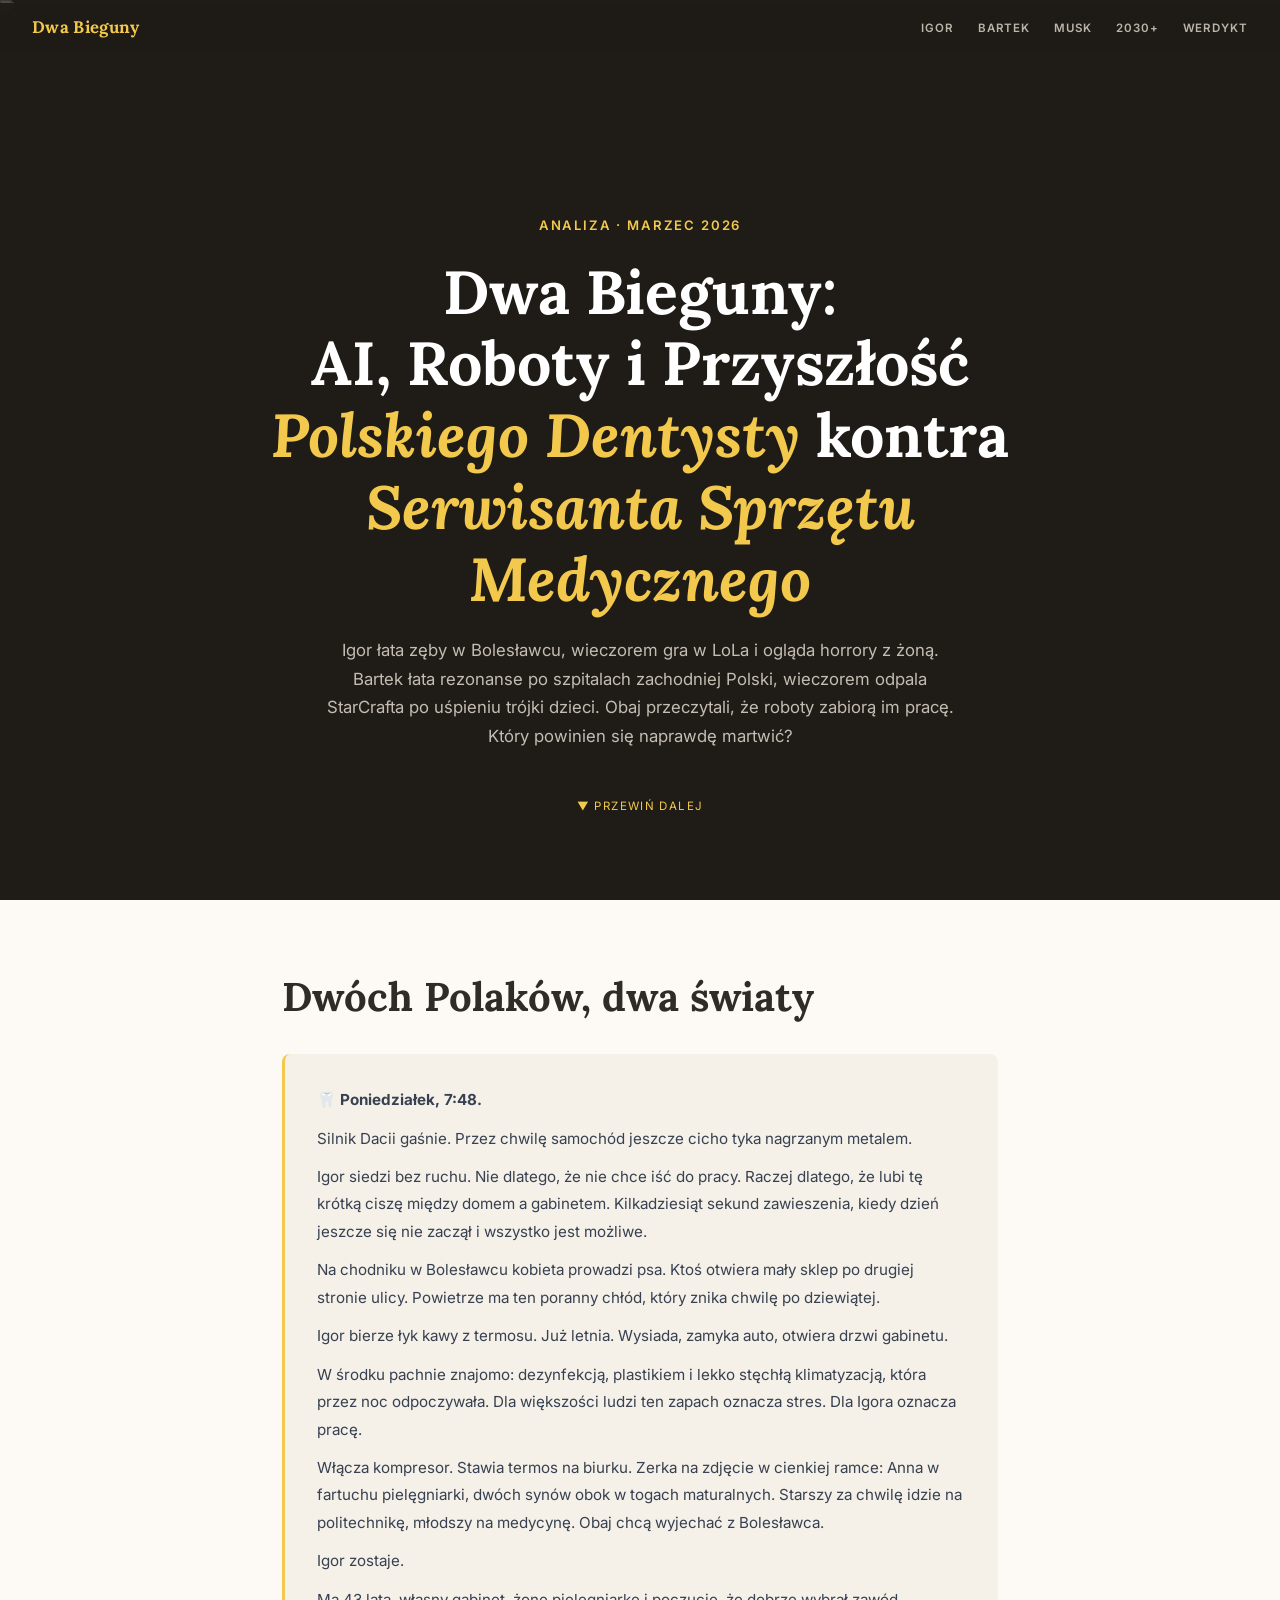
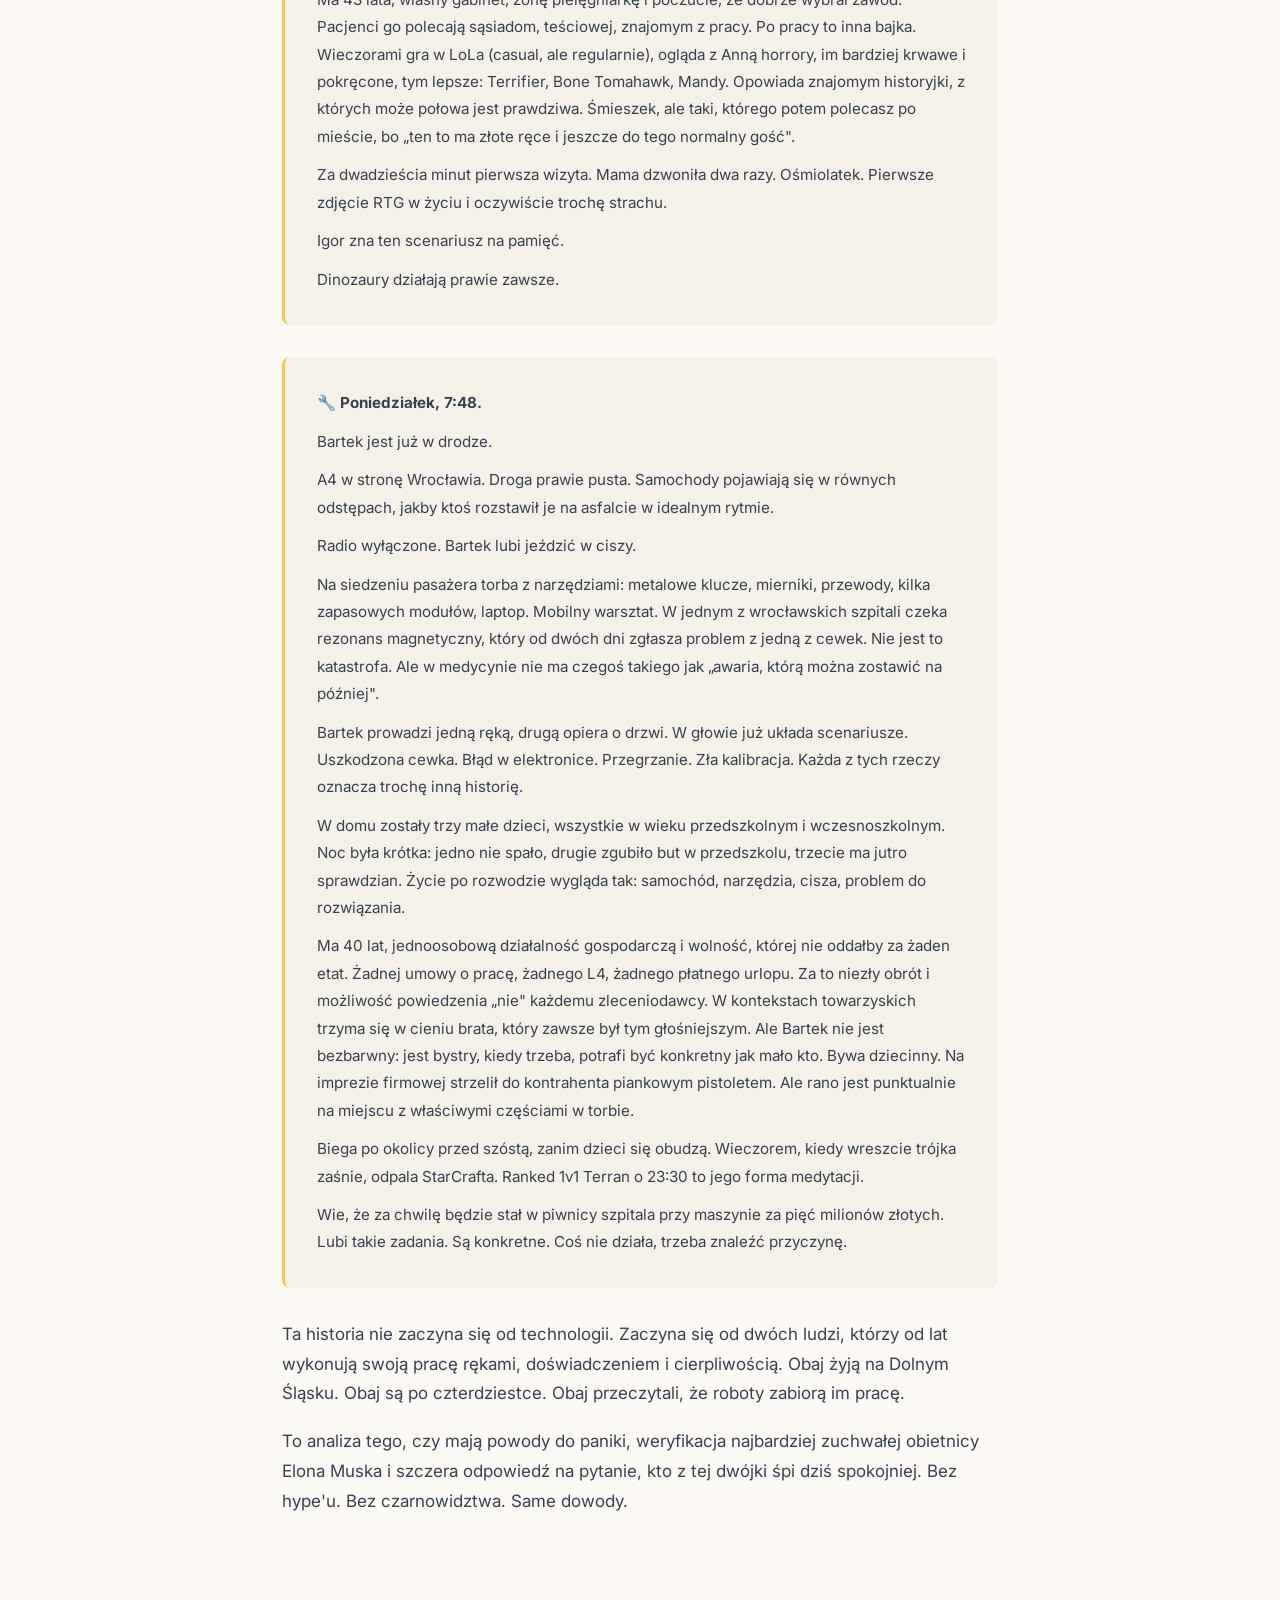
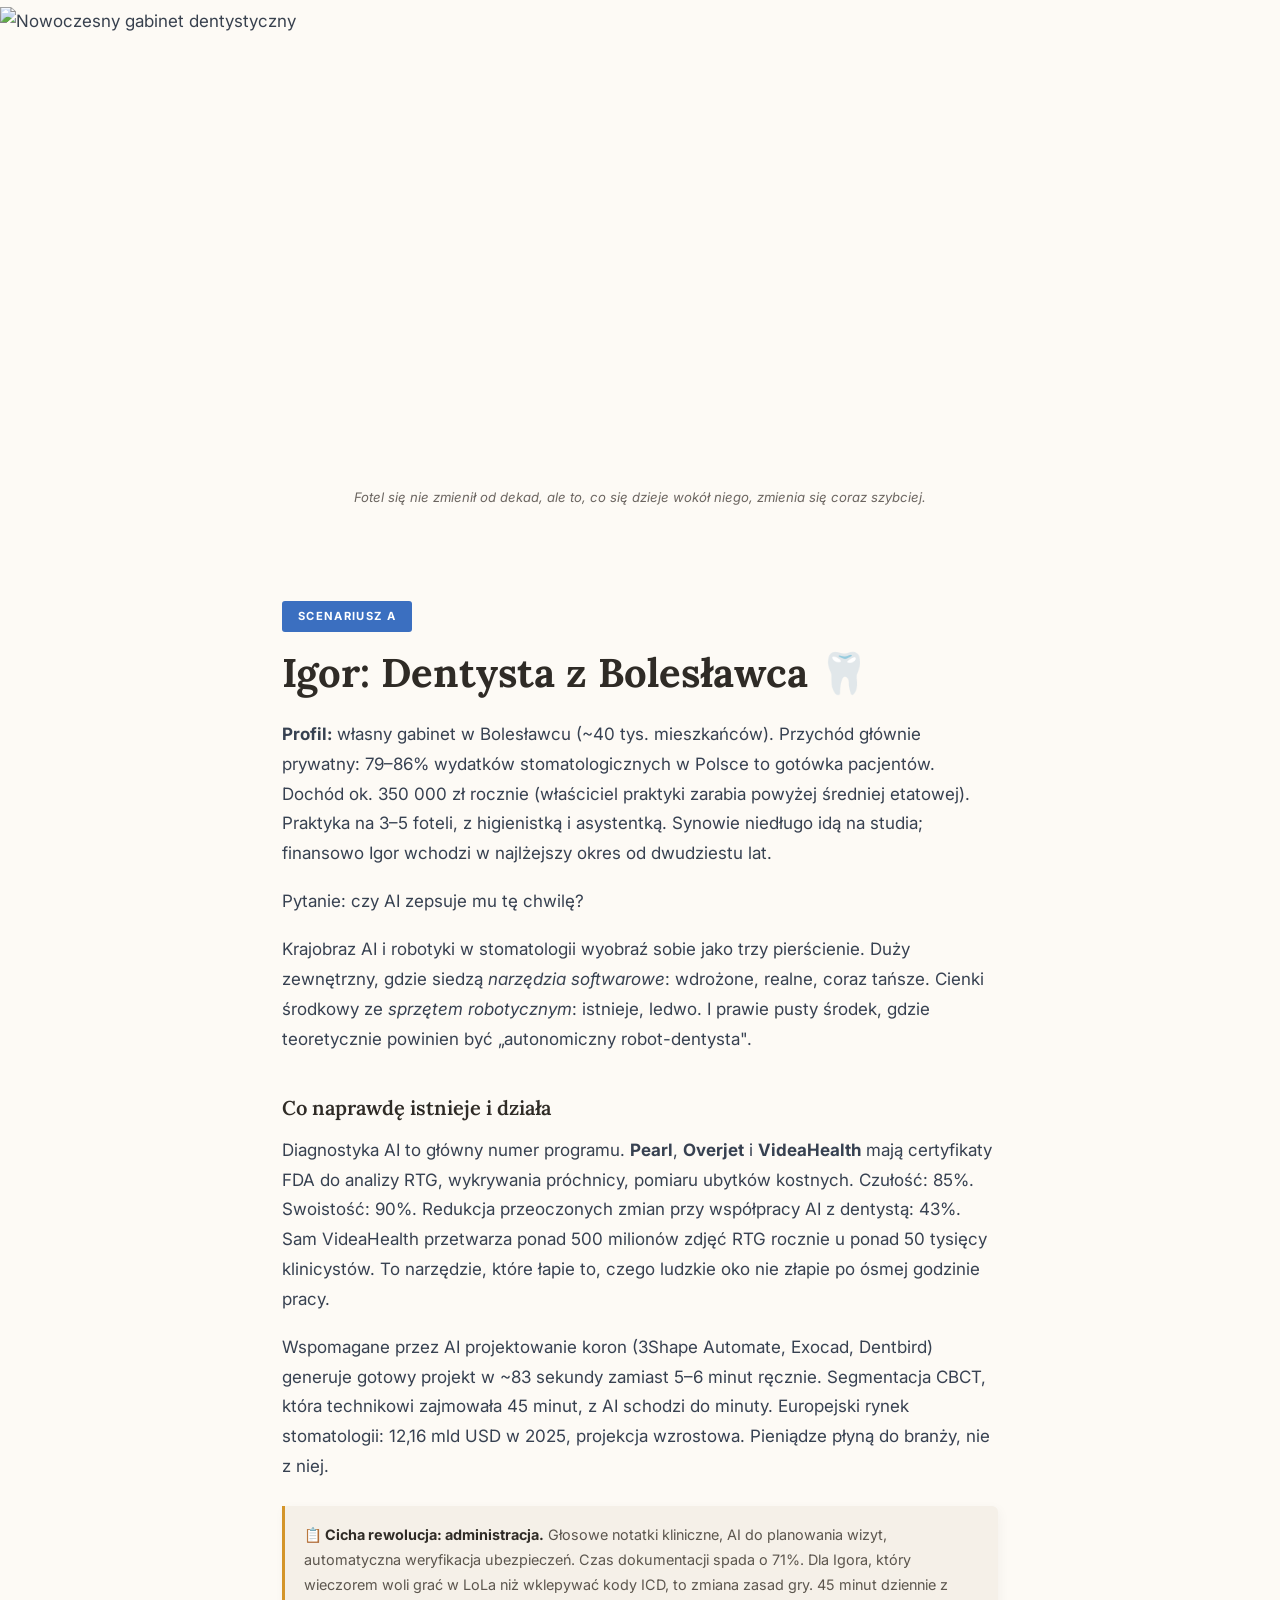
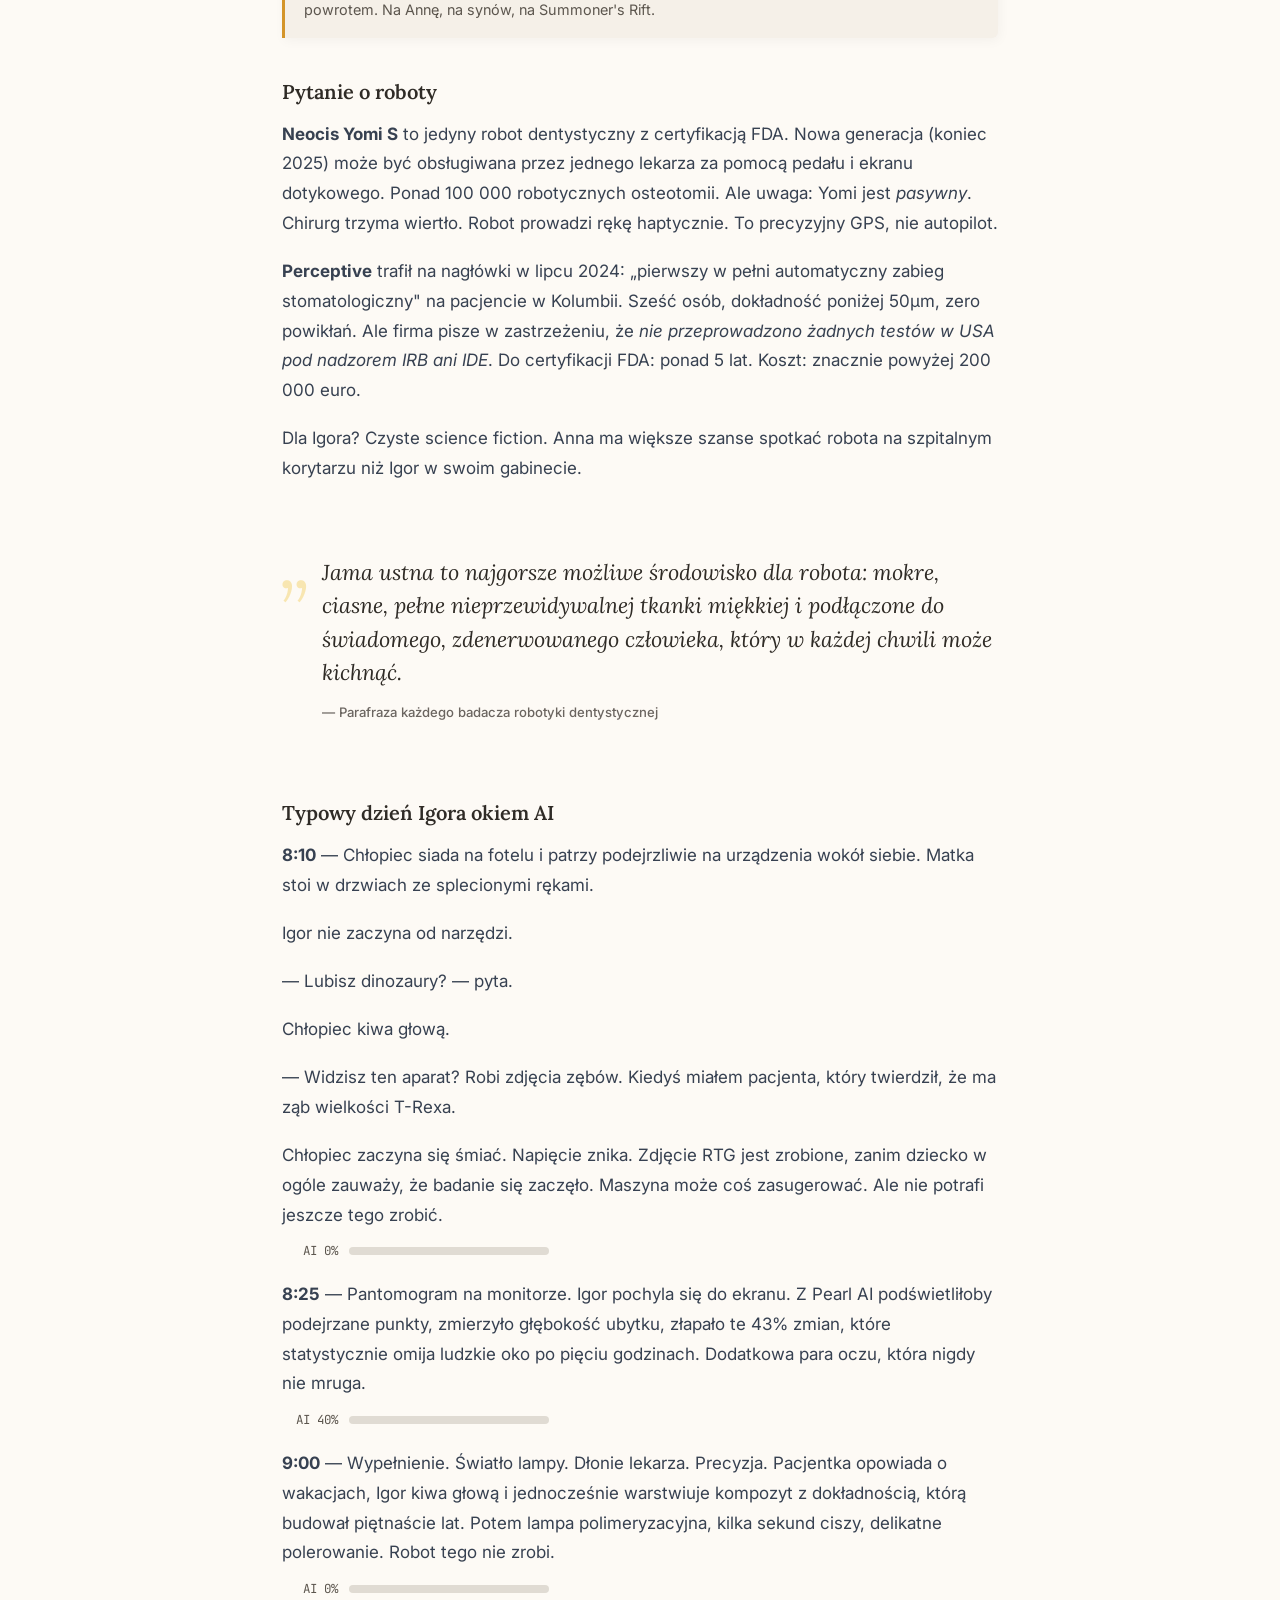
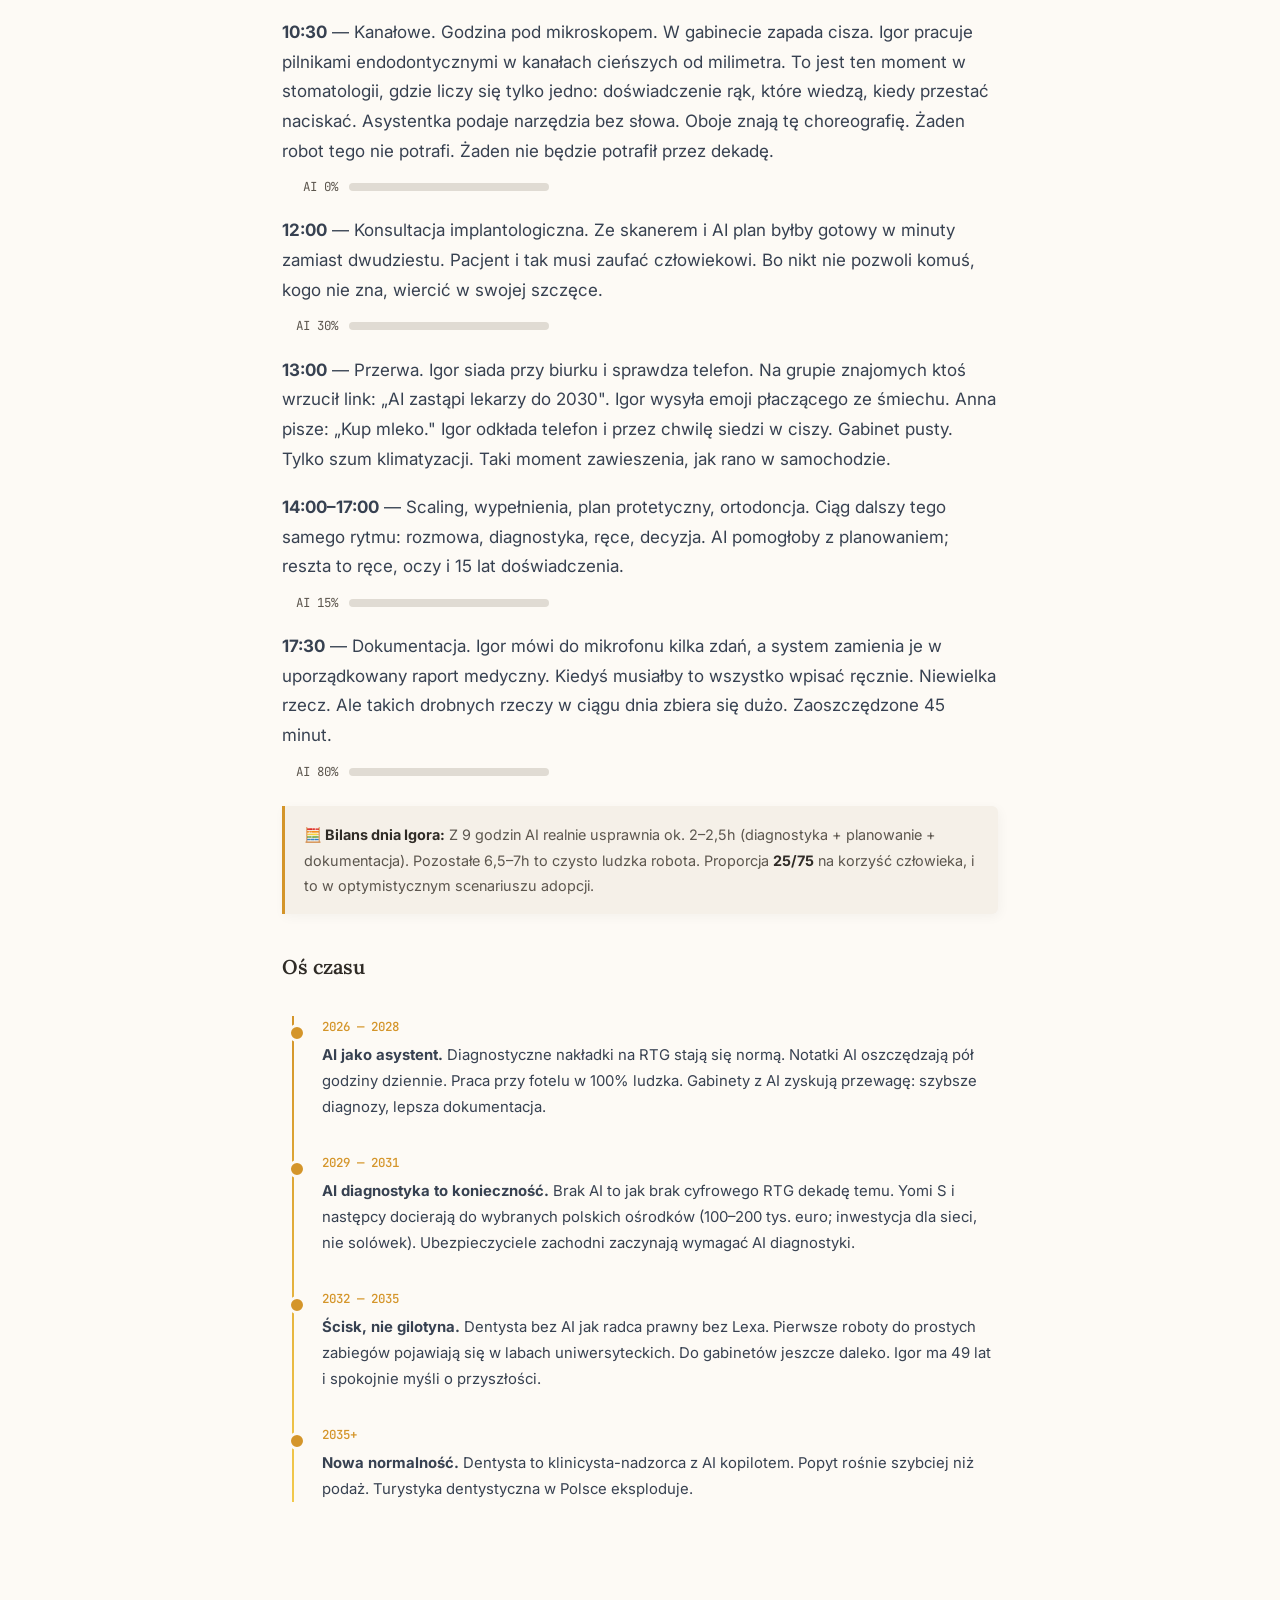
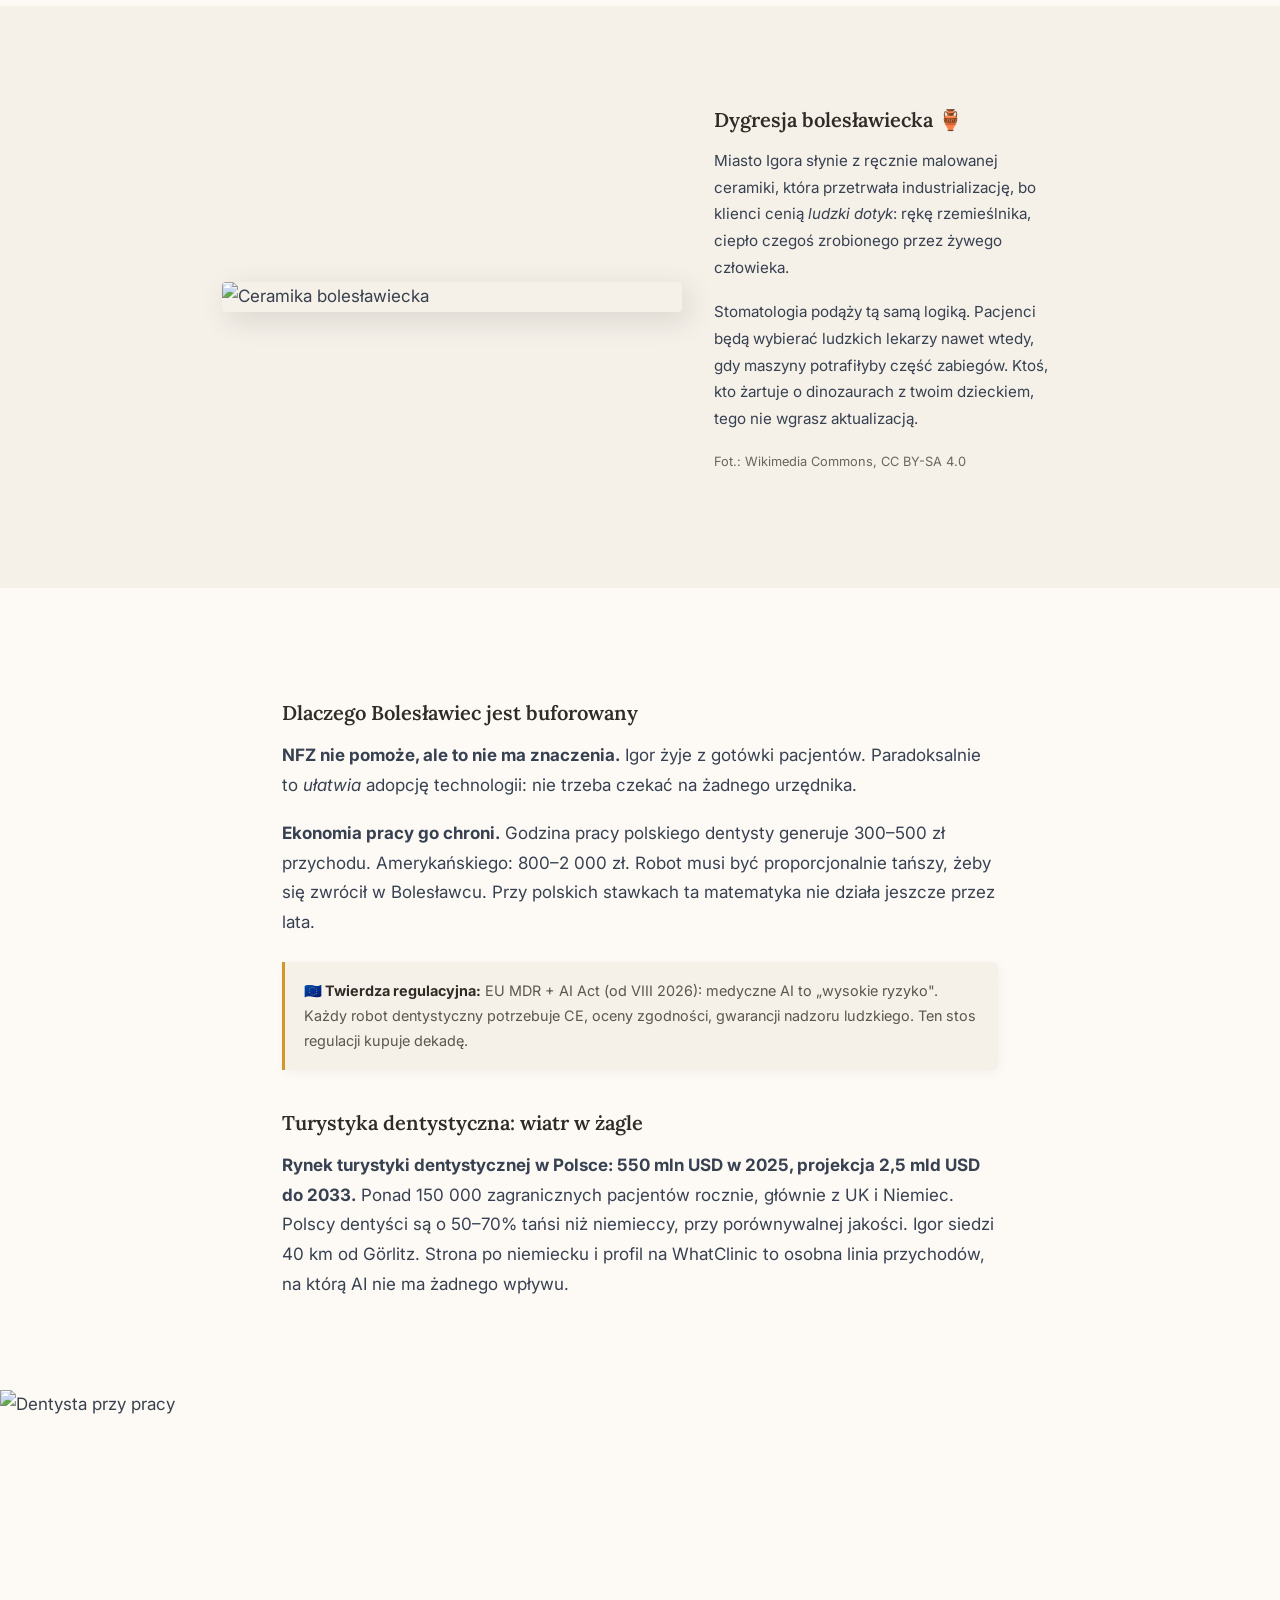
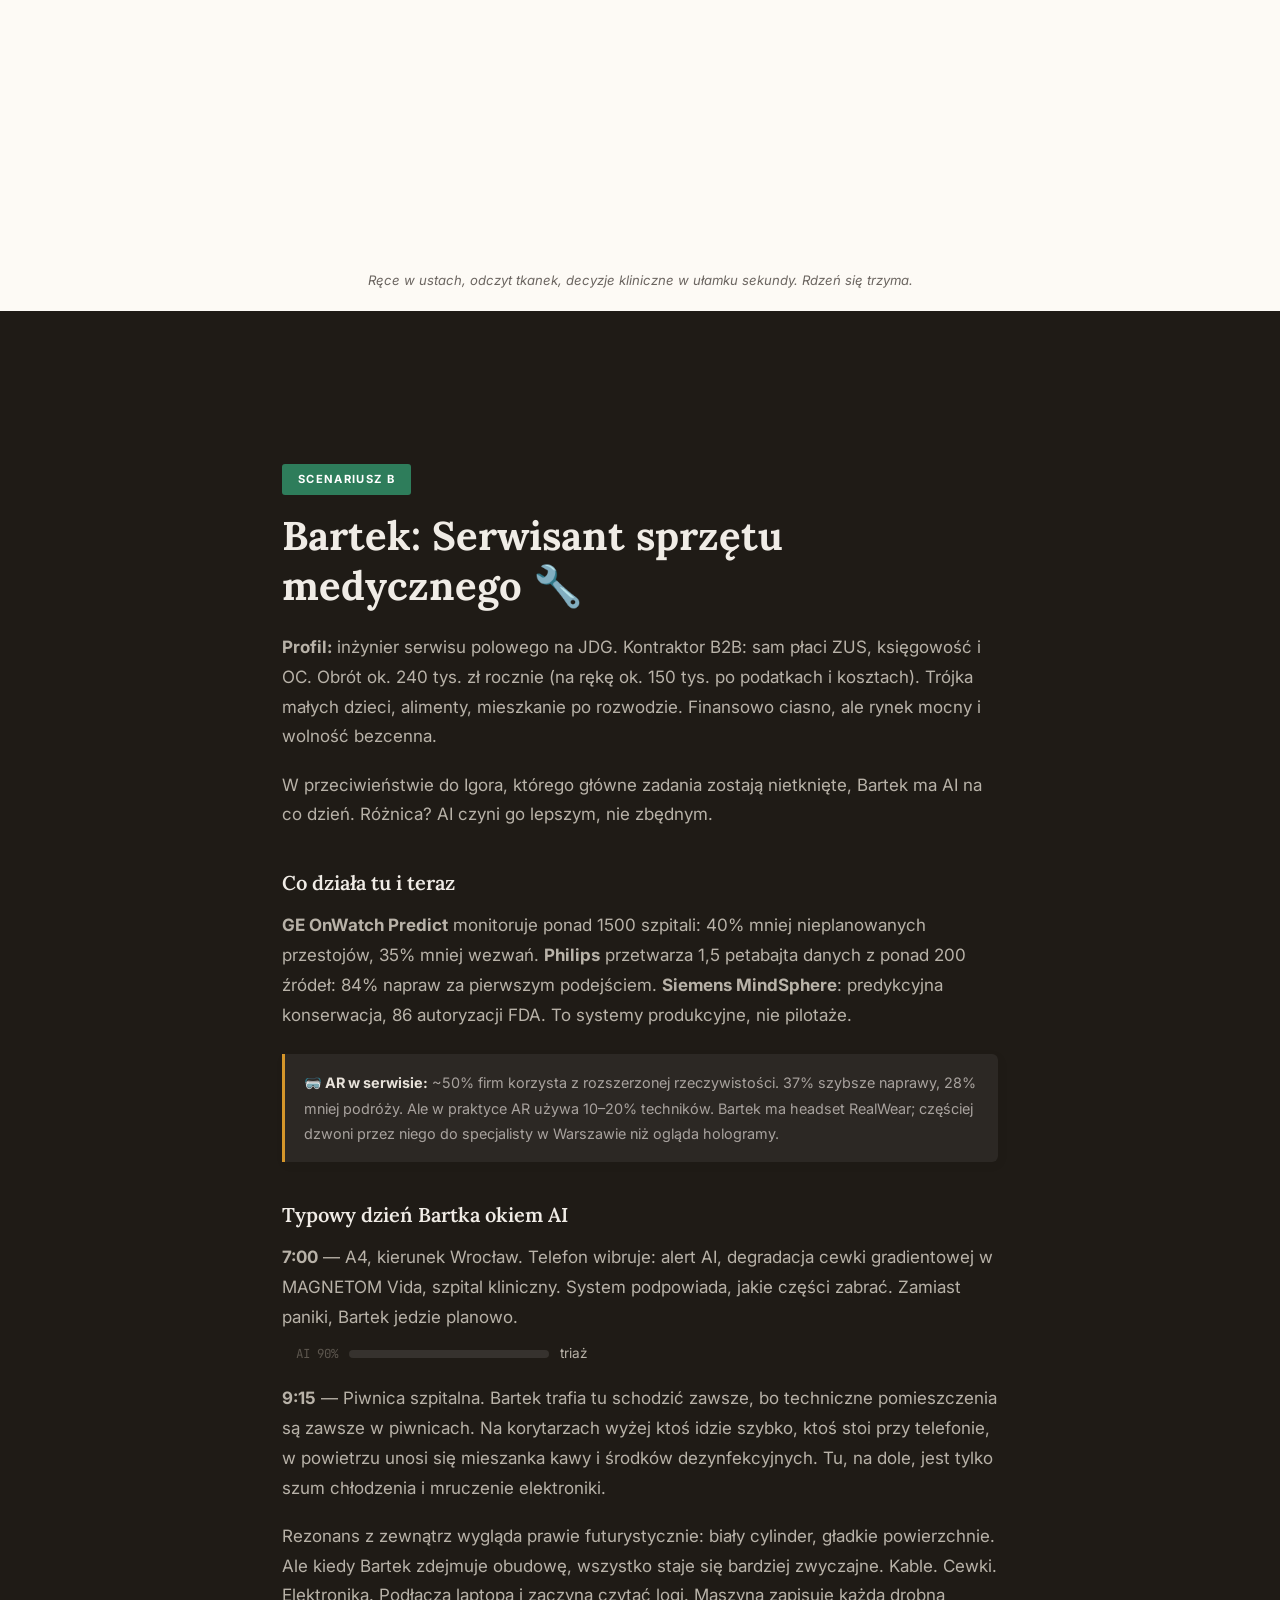
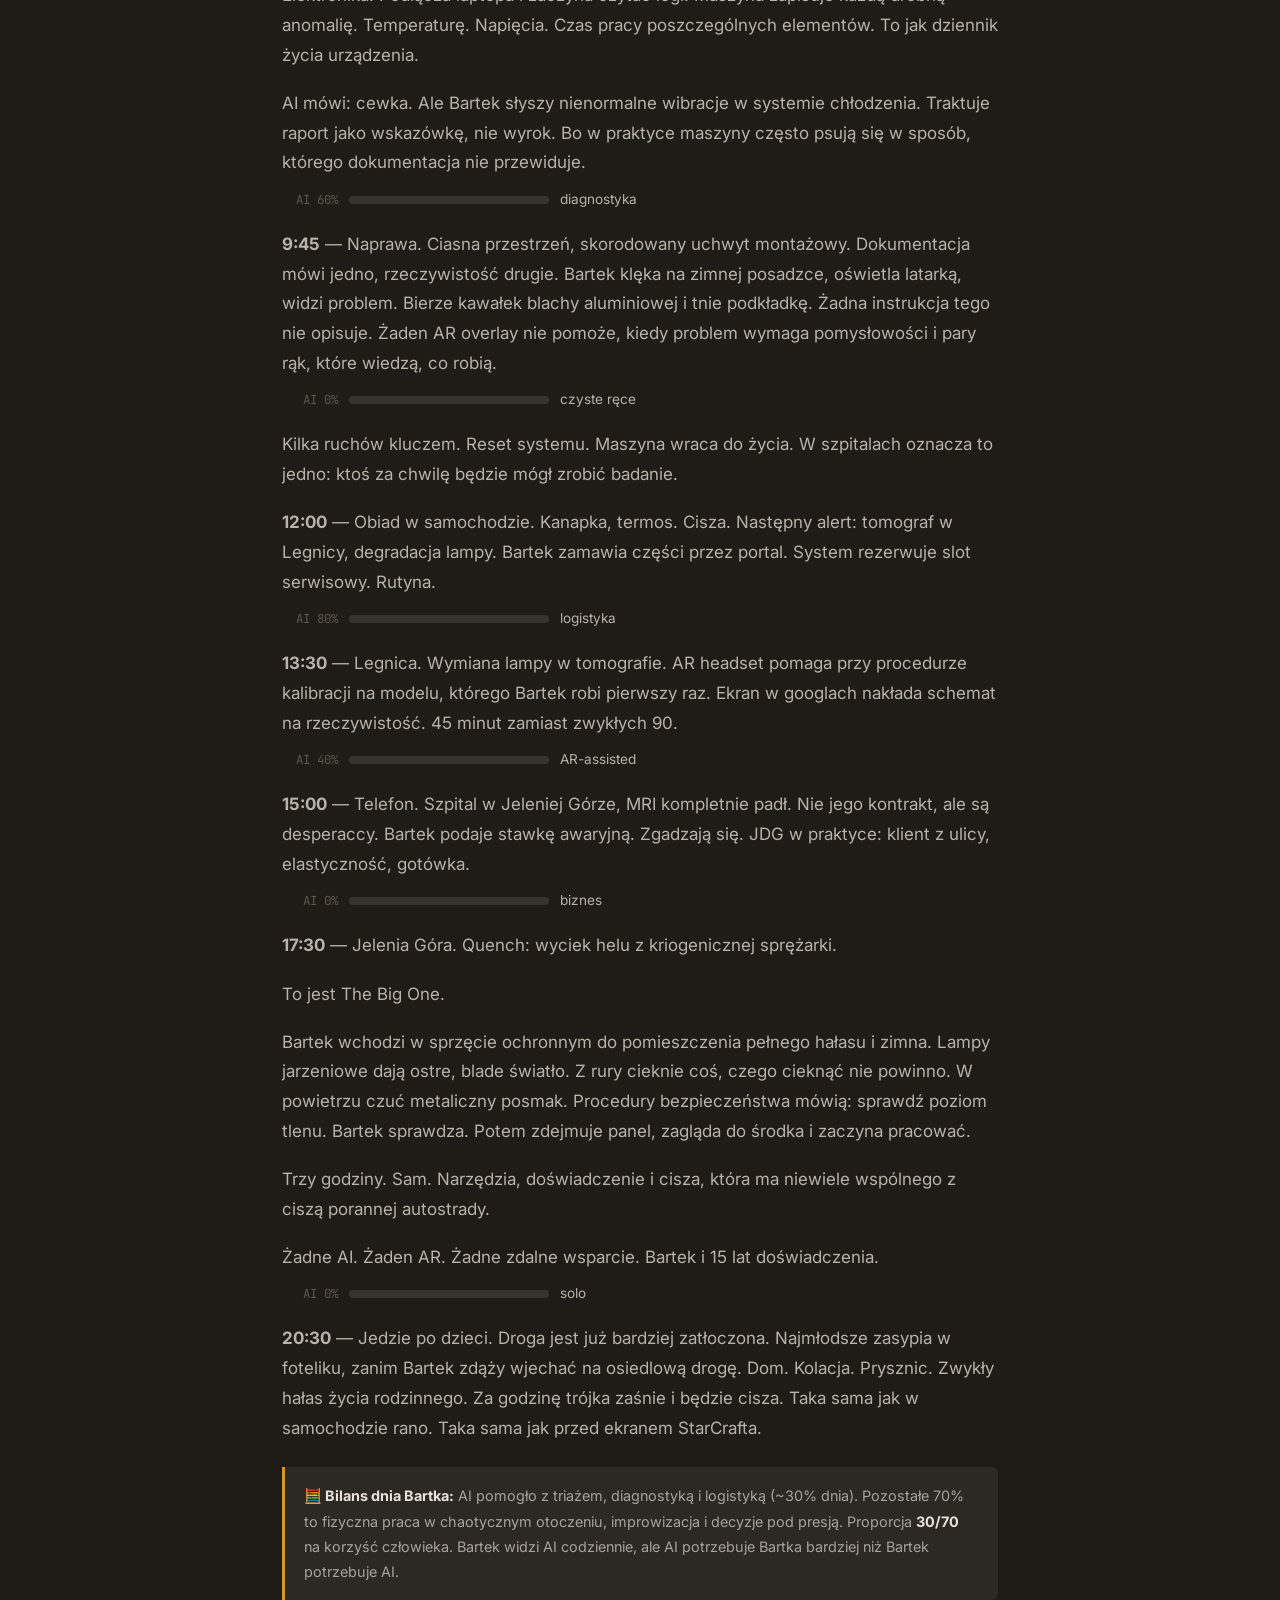
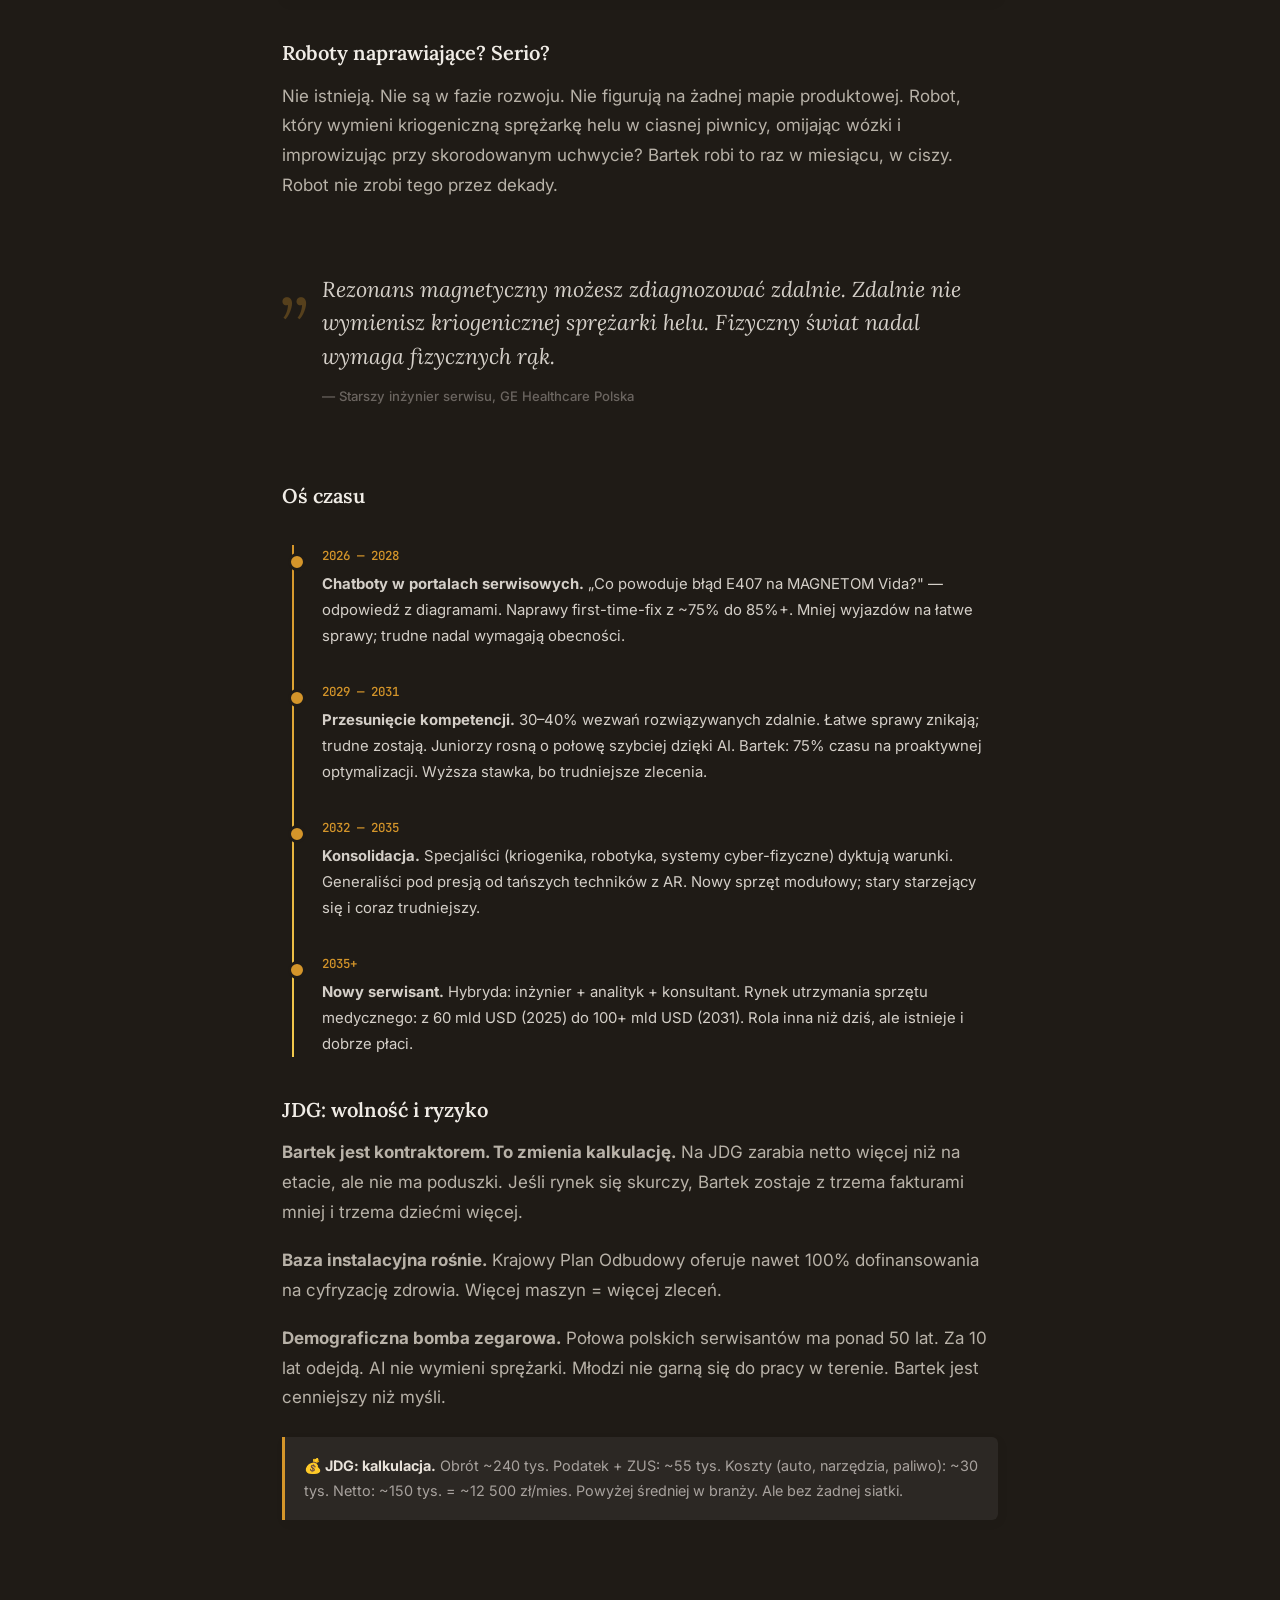
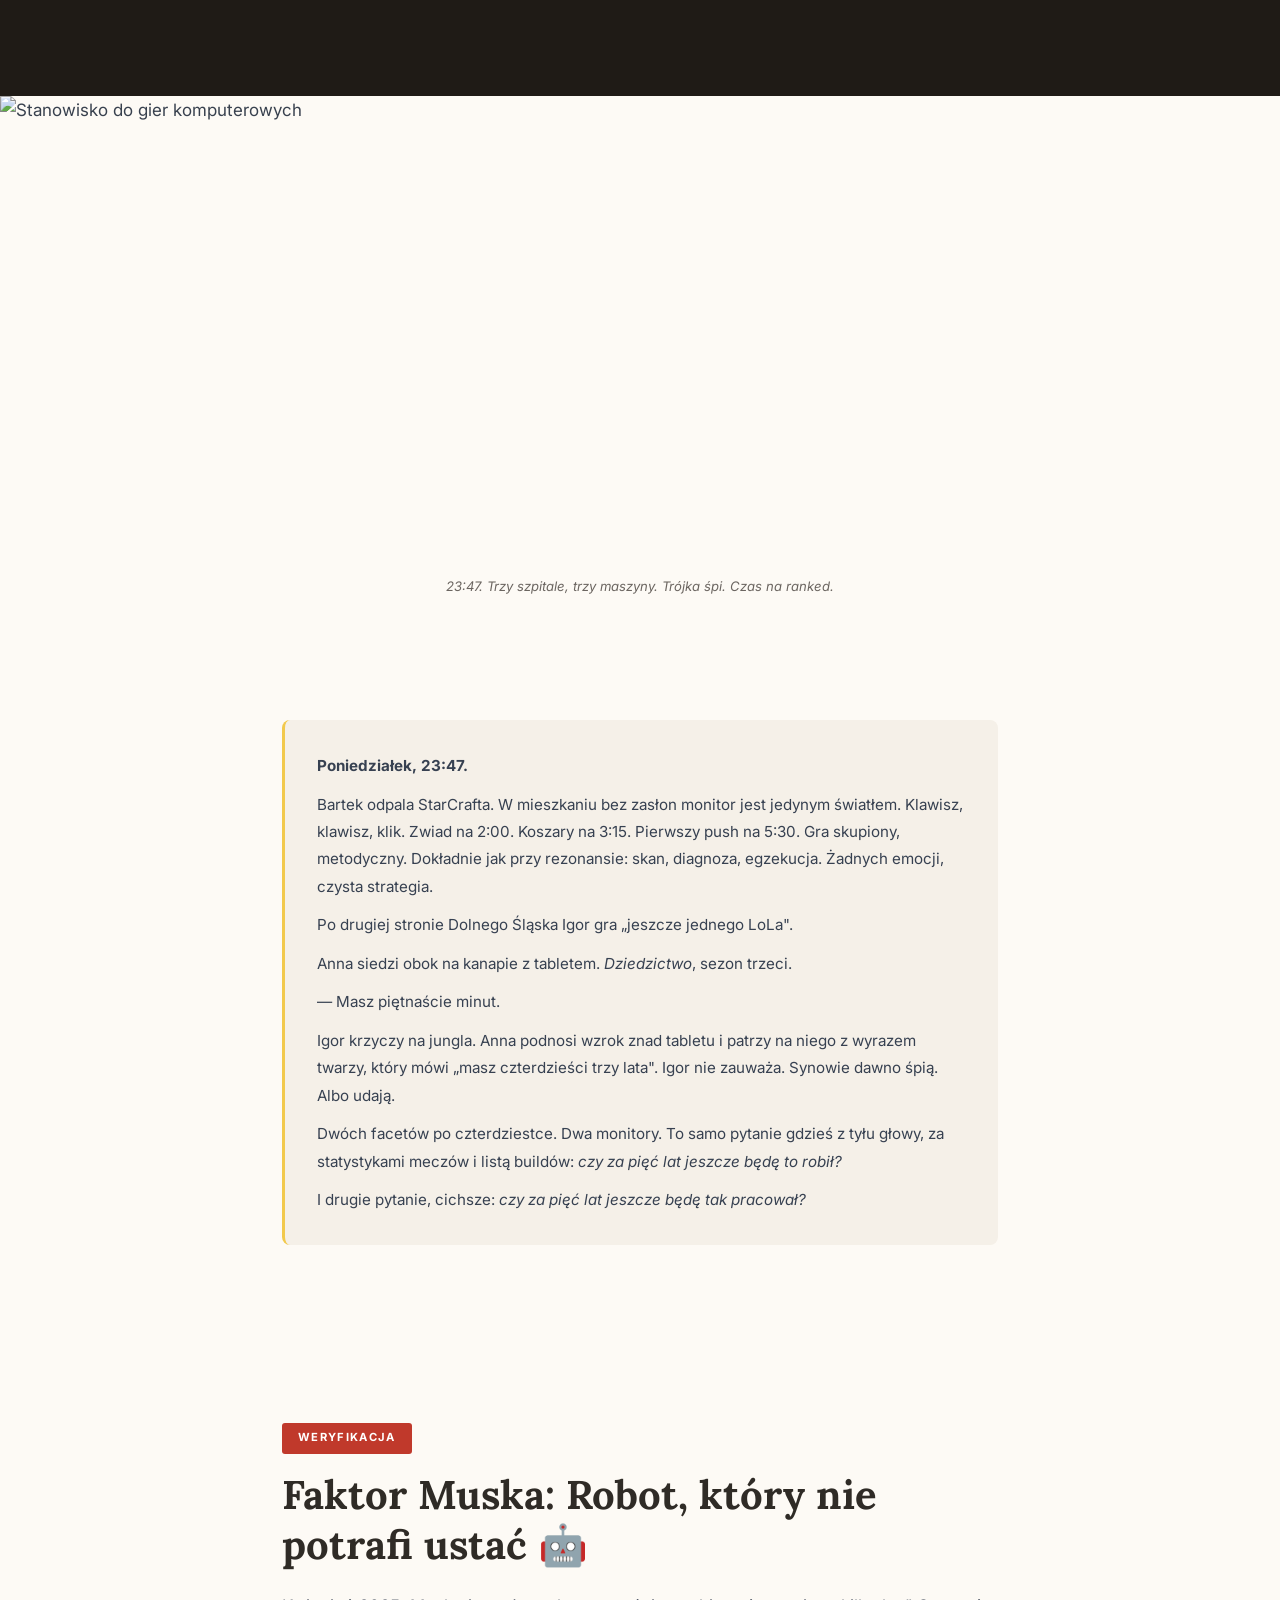
==== commit c7ee9c36: "Update index.html" ====
--- a/index.html
+++ b/index.html
@@ -7,6 +7,7 @@
 <link rel="preconnect" href="https://fonts.googleapis.com">
 <link href="https://fonts.googleapis.com/css2?family=Lora:ital,wght@0,400;0,600;0,700;1,400;1,700&family=Inter:wght@300;400;500;600;700&family=JetBrains+Mono:wght@400;500&display=swap" rel="stylesheet">
 <style>
+.dark-band .action-box li strong { color: #f0ece6; }
 *{margin:0;padding:0;box-sizing:border-box}
 :root{--gold:#D4952A;--gold-light:#F2C94C;--dark:#1f1b16;--warm-dark:#2d2a26;--cream:#FDFAF5;--paper:#F5F0E8;--text:#2f2b26;--body:#374151;--muted:#5c564e;--caption:#6b6560;--accent-a:#3b6fc0;--accent-b:#2e7d5b;--red:#c0392b}
 html{scroll-behavior:smooth}
@@ -275,7 +276,7 @@
 <section class="section reveal">
   <h3>Dlaczego Bolesławiec jest buforowany</h3>
   <p><strong>NFZ nie pomoże, ale to nie ma znaczenia.</strong> Igor żyje z gotówki pacjentów. Paradoksalnie to <em>ułatwia</em> adopcję technologii: nie trzeba czekać na żadnego urzędnika.</p>
-  <p><strong>Ekonomia pracy go chroni.</strong> Polski dentysta kosztuje ~100 zł/h. Amerykański: ~500 zł/h. Robot musi być proporcjonalnie tańszy, żeby się zwrócił w Bolesławcu. Taki nie istnieje.</p>
+  <p><strong>Ekonomia pracy go chroni.</strong> Godzina pracy polskiego dentysty generuje 300–500 zł przychodu. Amerykańskiego: 800–2 000 zł. Robot musi być proporcjonalnie tańszy, żeby się zwrócił w Bolesławcu. Przy polskich stawkach ta matematyka nie działa jeszcze przez lata.</p>
 
   <div class="margin-note reveal">
     <strong>🇪🇺 Twierdza regulacyjna:</strong> EU MDR + AI Act (od VIII 2026): medyczne AI to „wysokie ryzyko". Każdy robot dentystyczny potrzebuje CE, oceny zgodności, gwarancji nadzoru ludzkiego. Ten stos regulacji kupuje dekadę.
@@ -616,4 +617,4 @@
 document.querySelectorAll('.reveal').forEach(el=>obs.observe(el));
 </script>
 </body>
-</html>+</html>
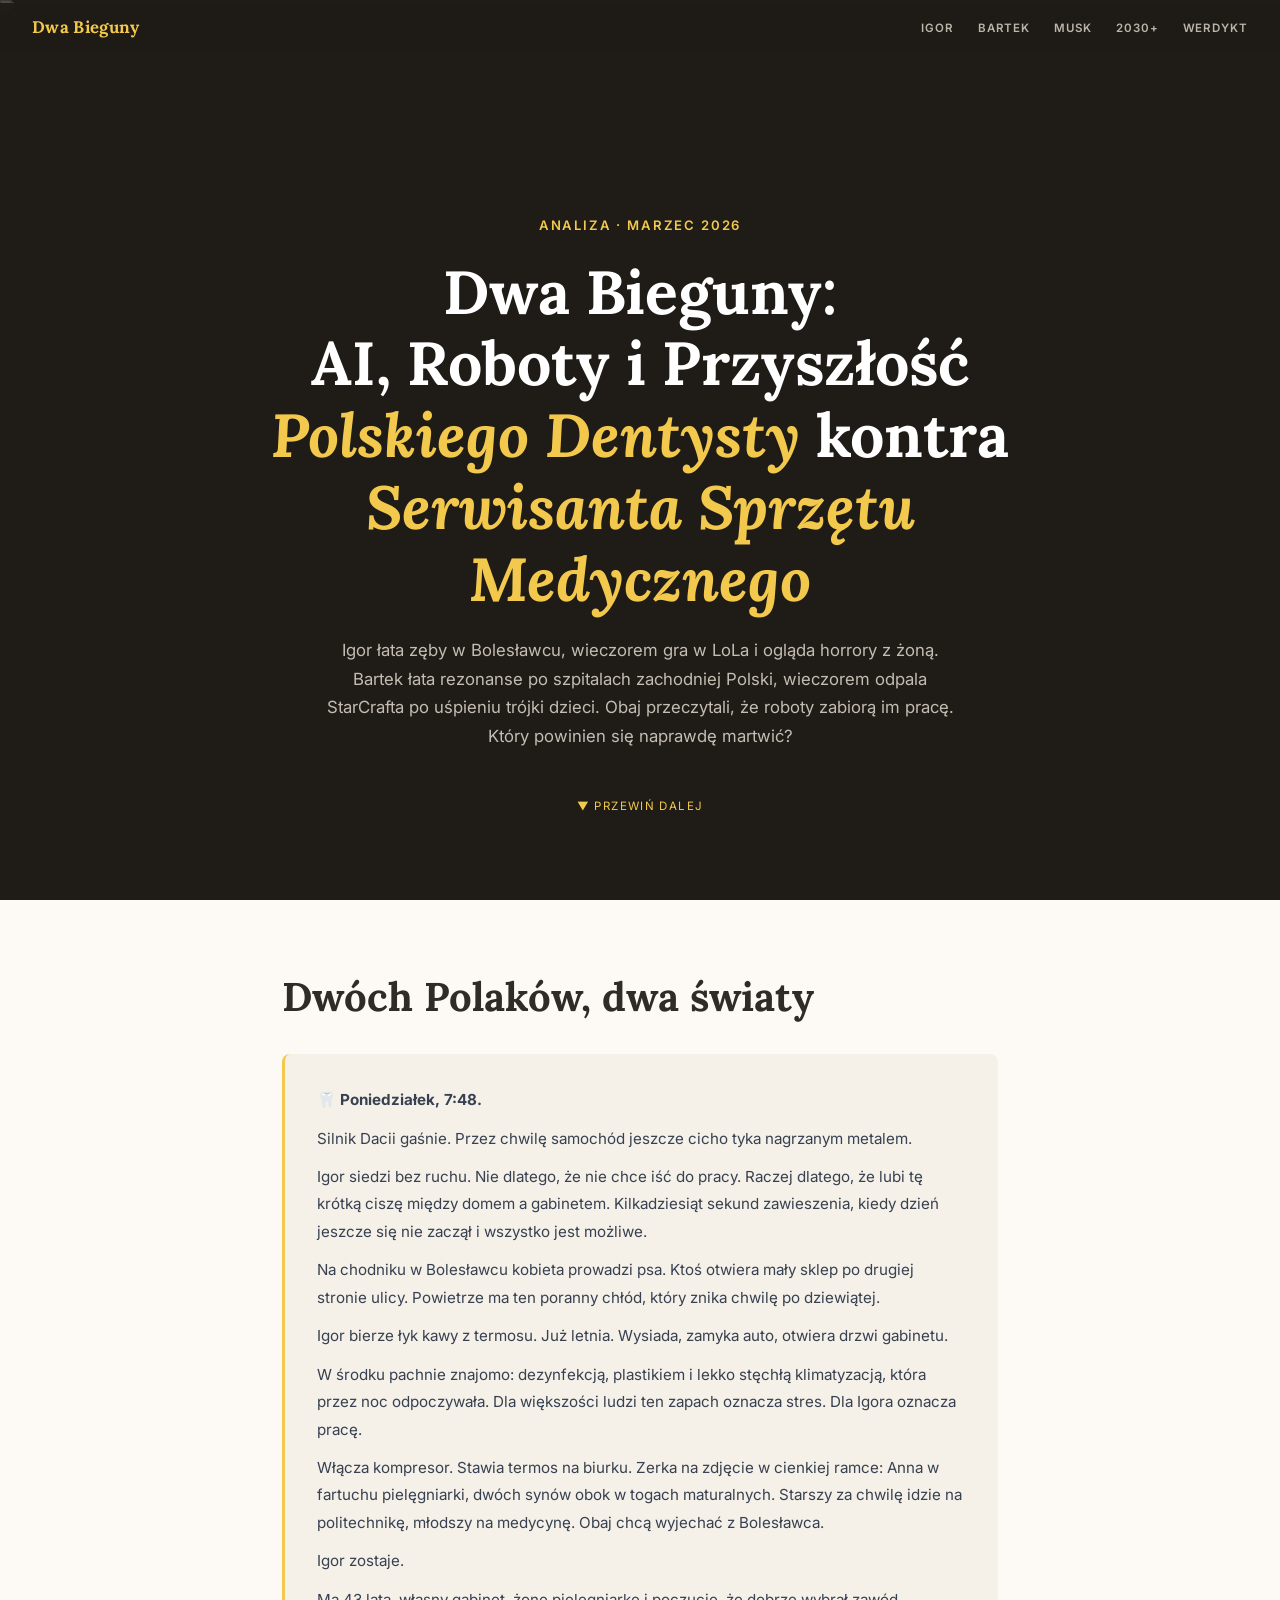
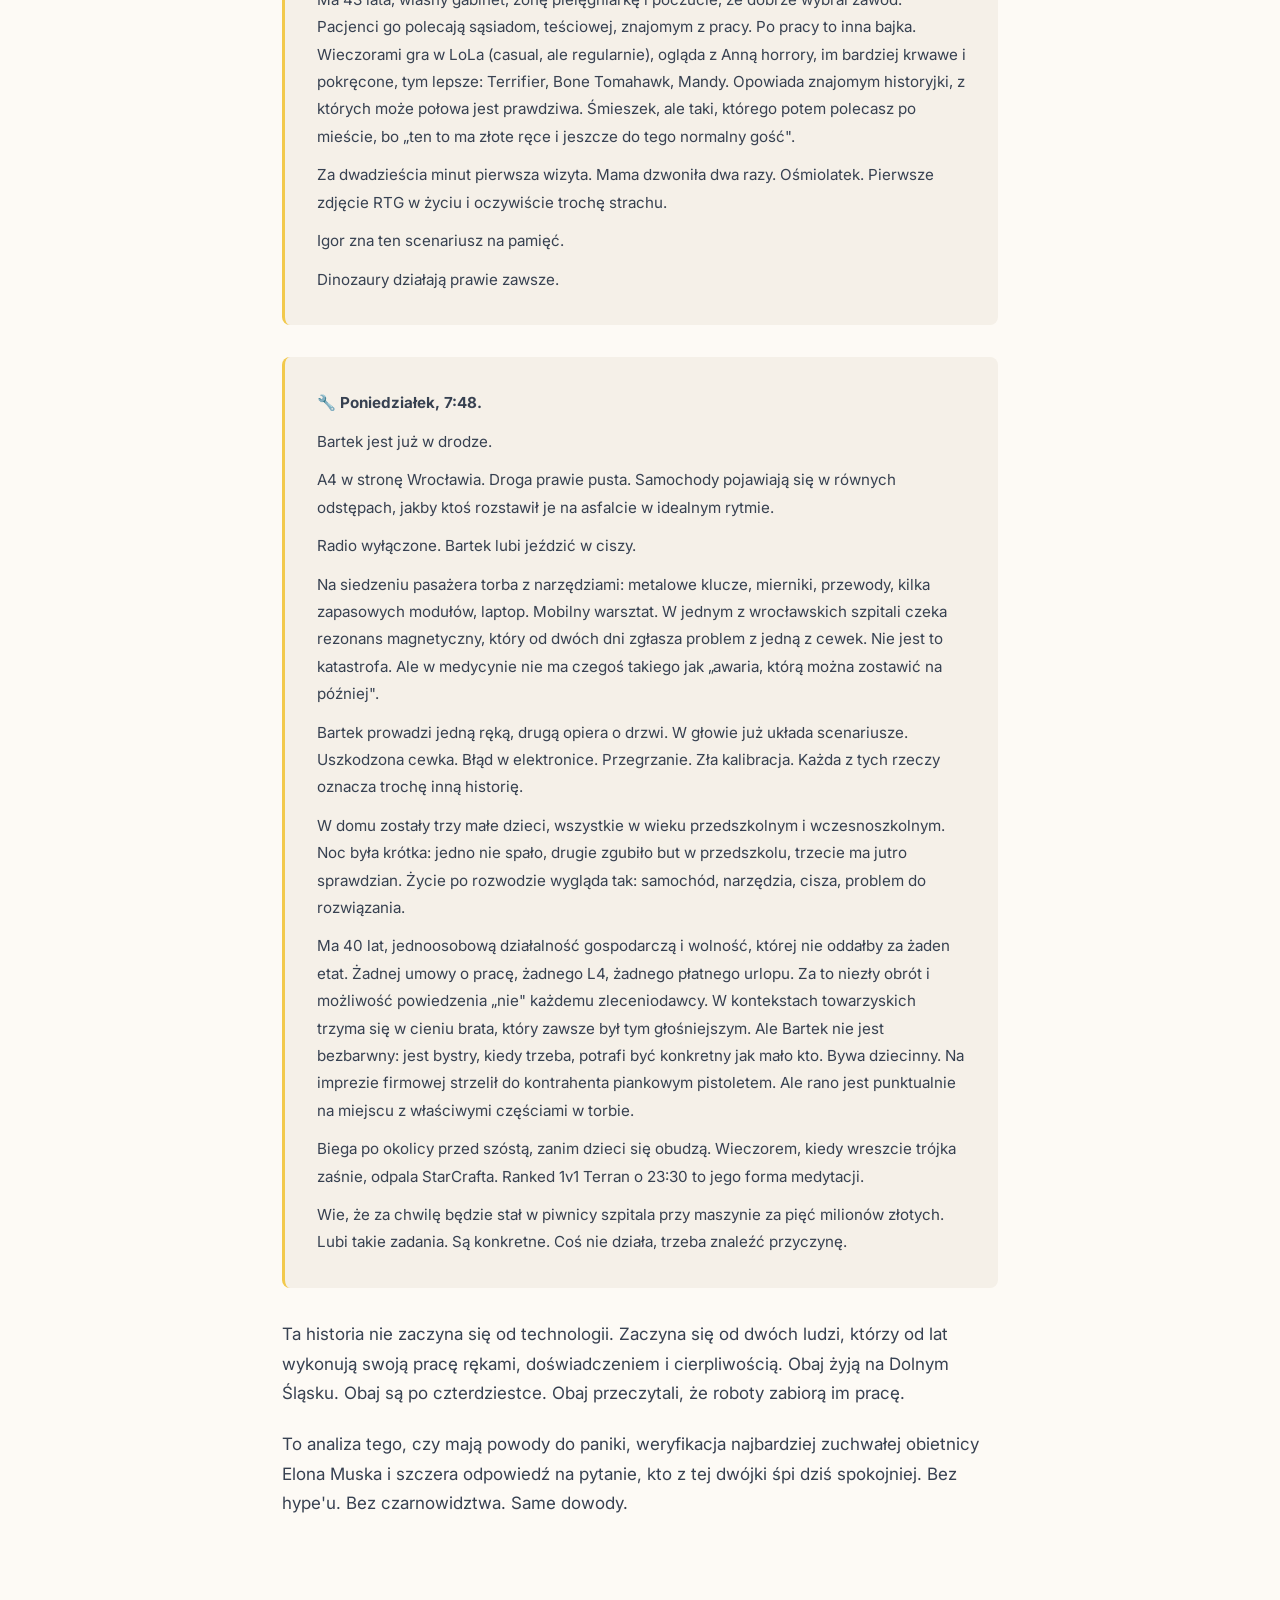
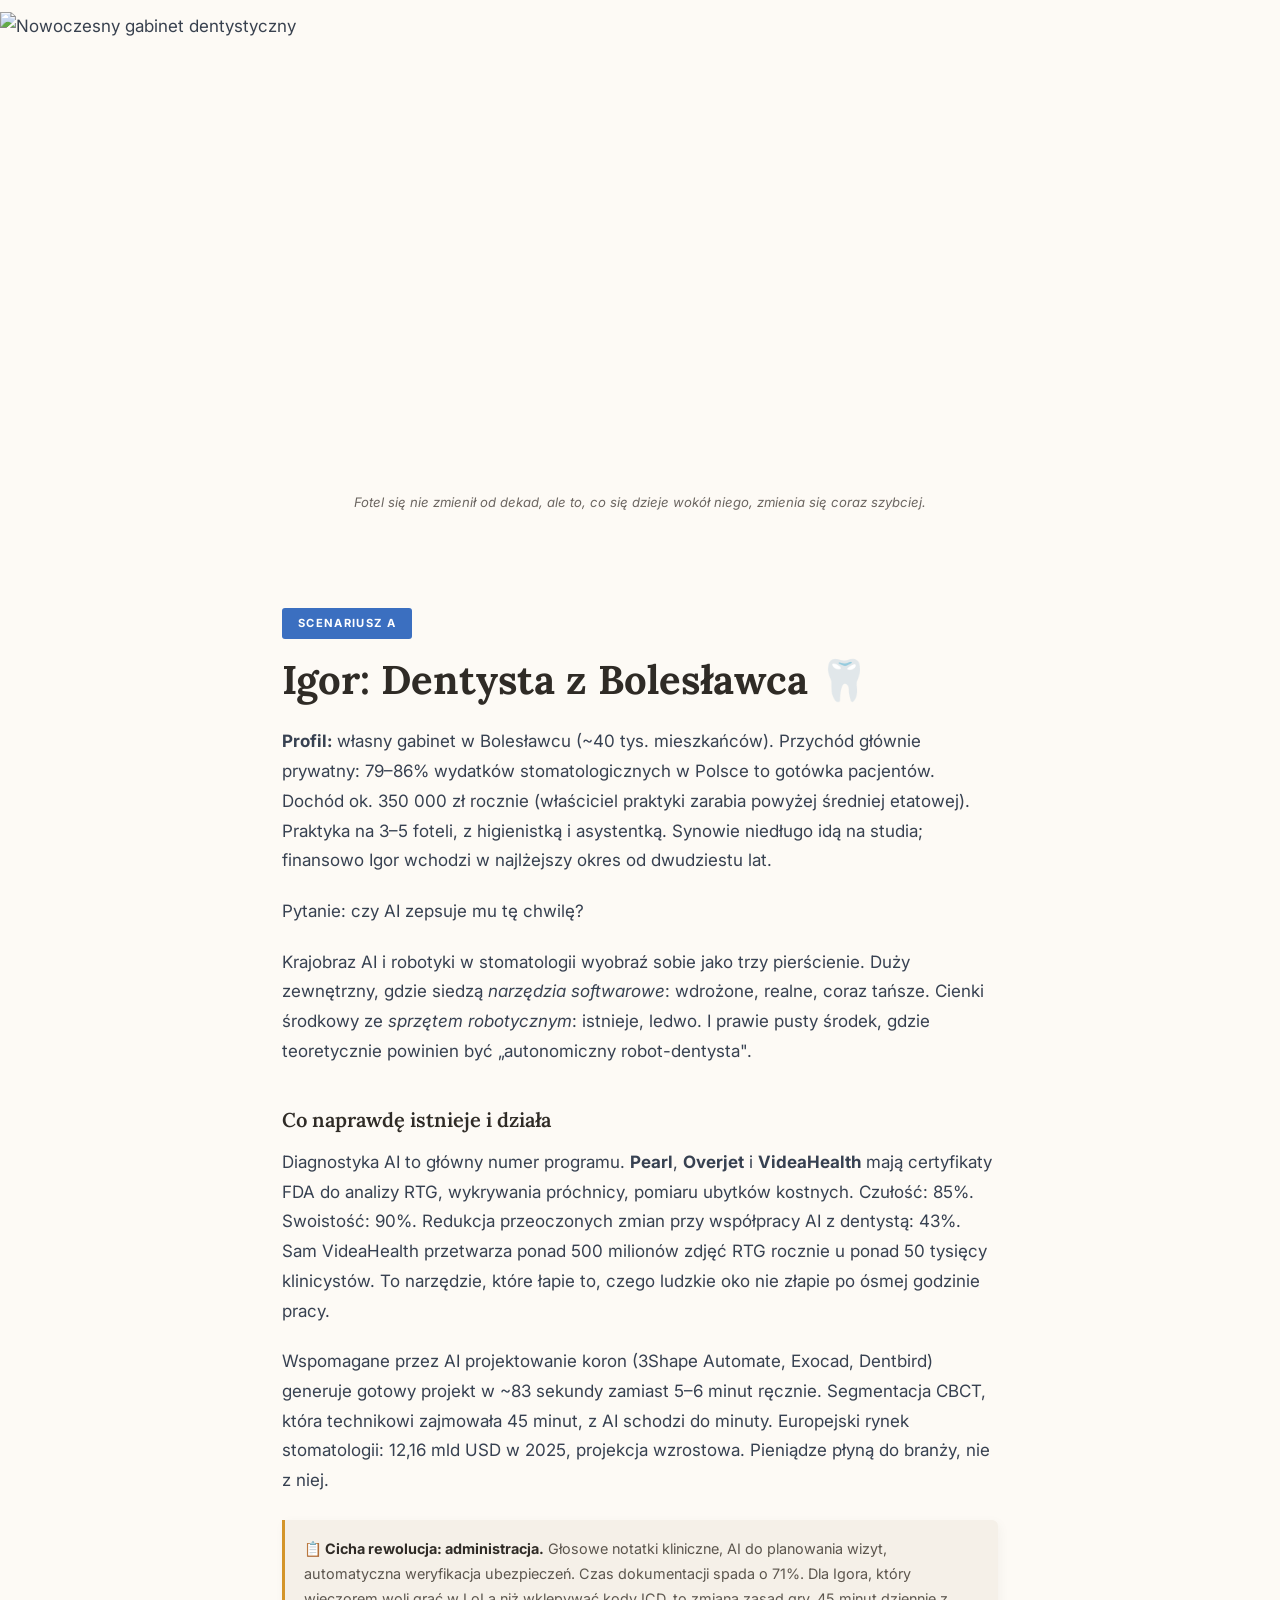
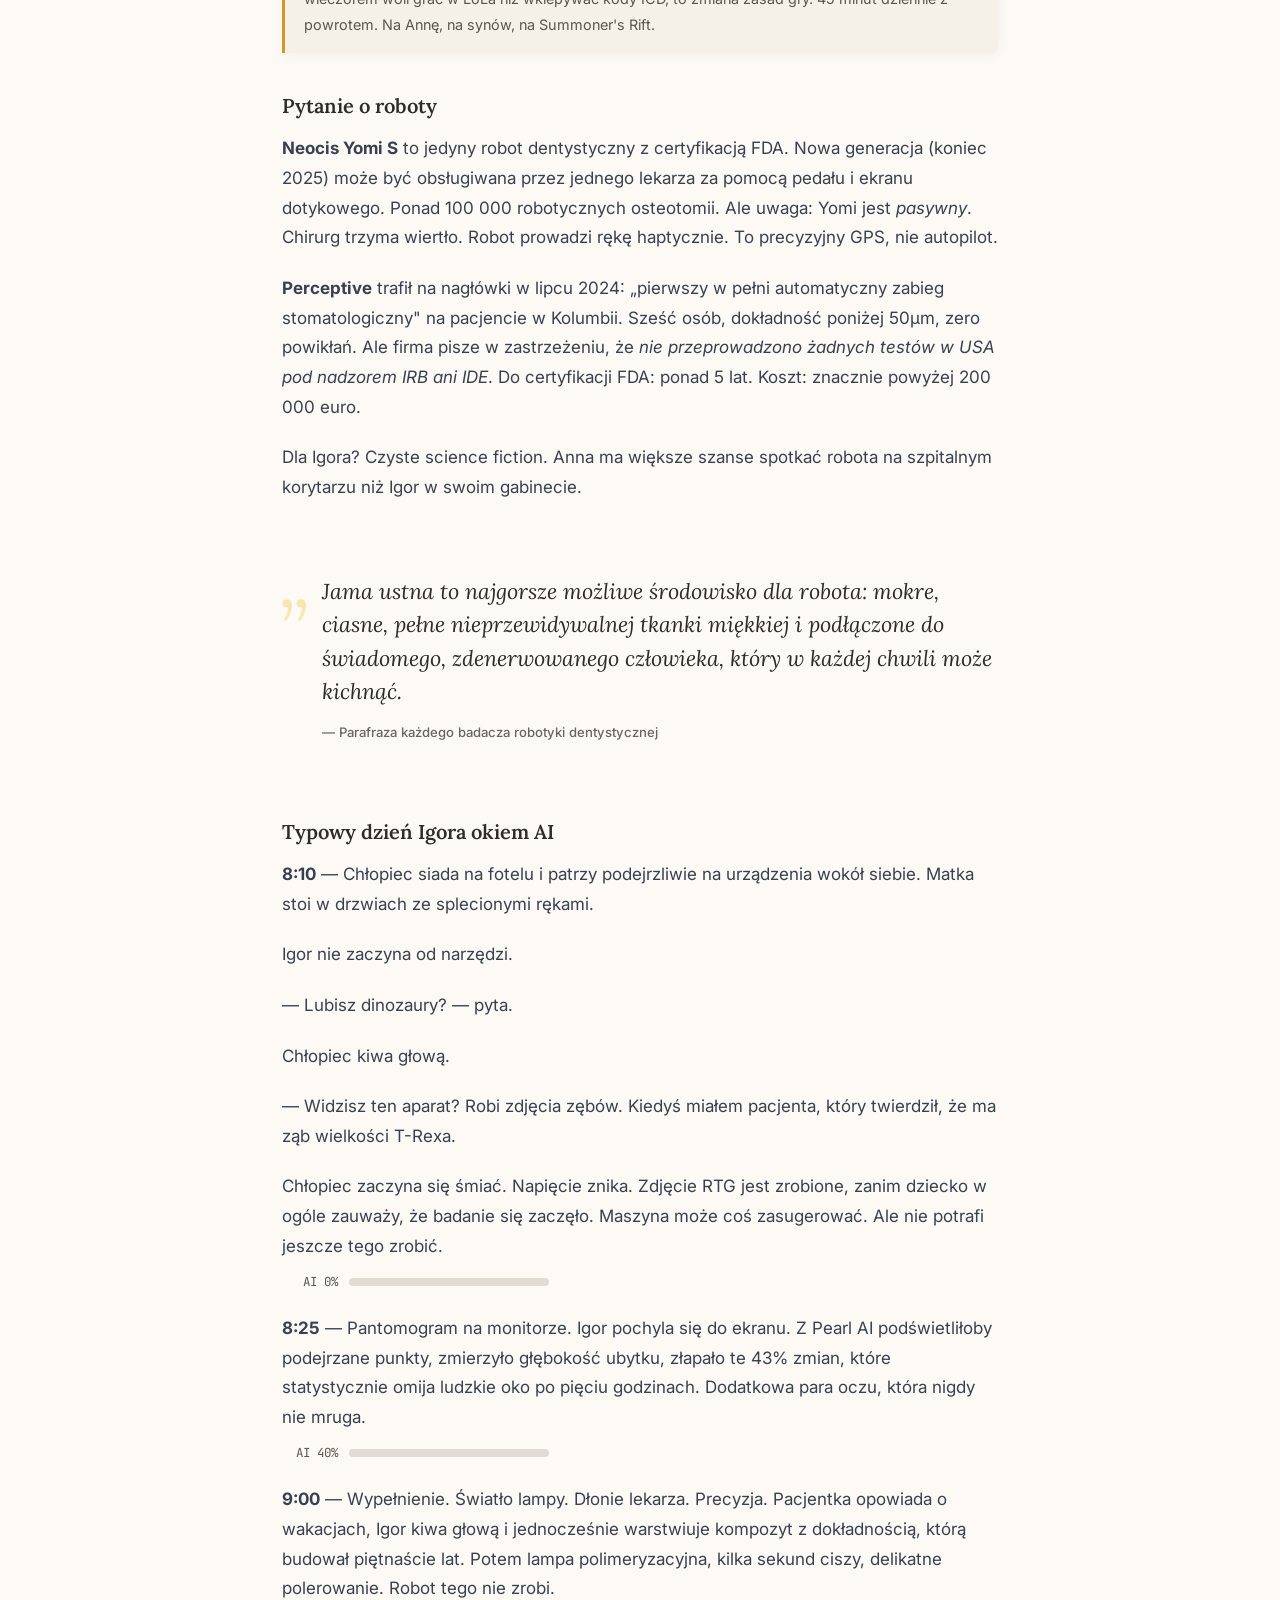
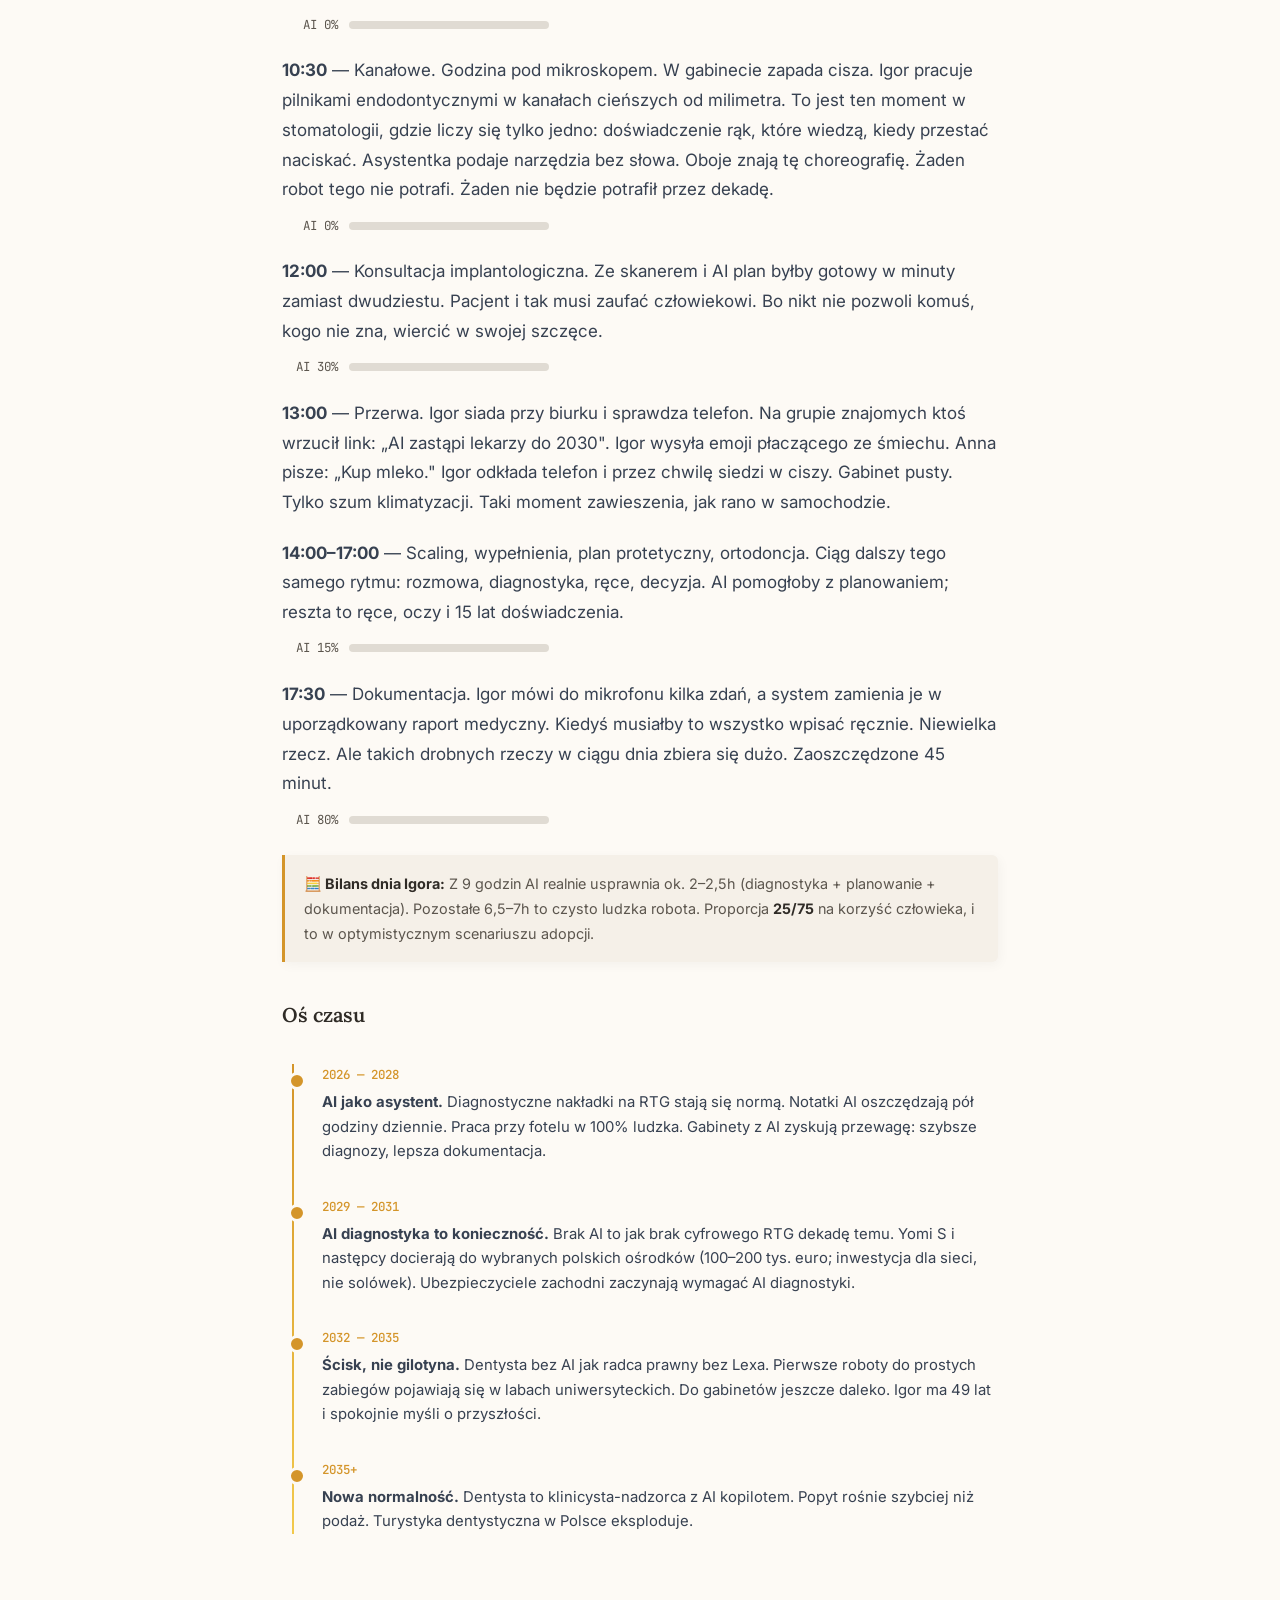
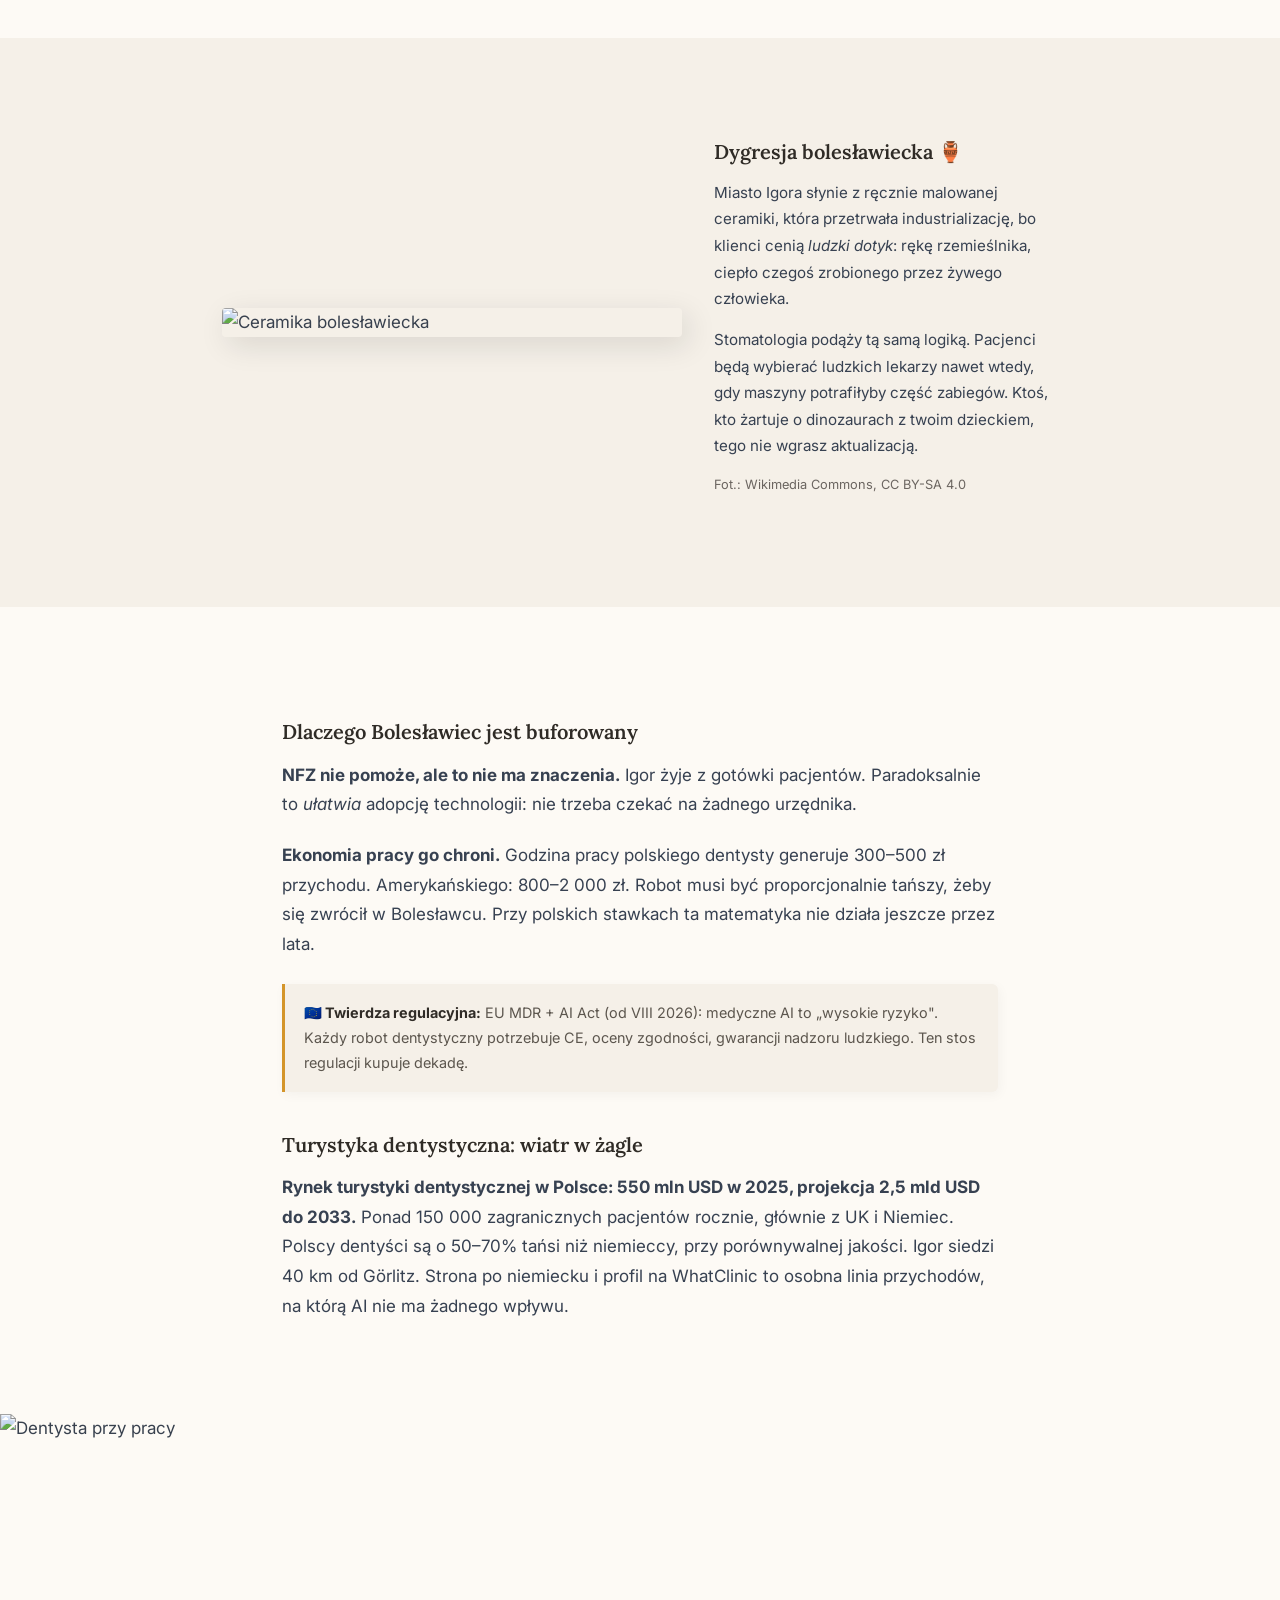
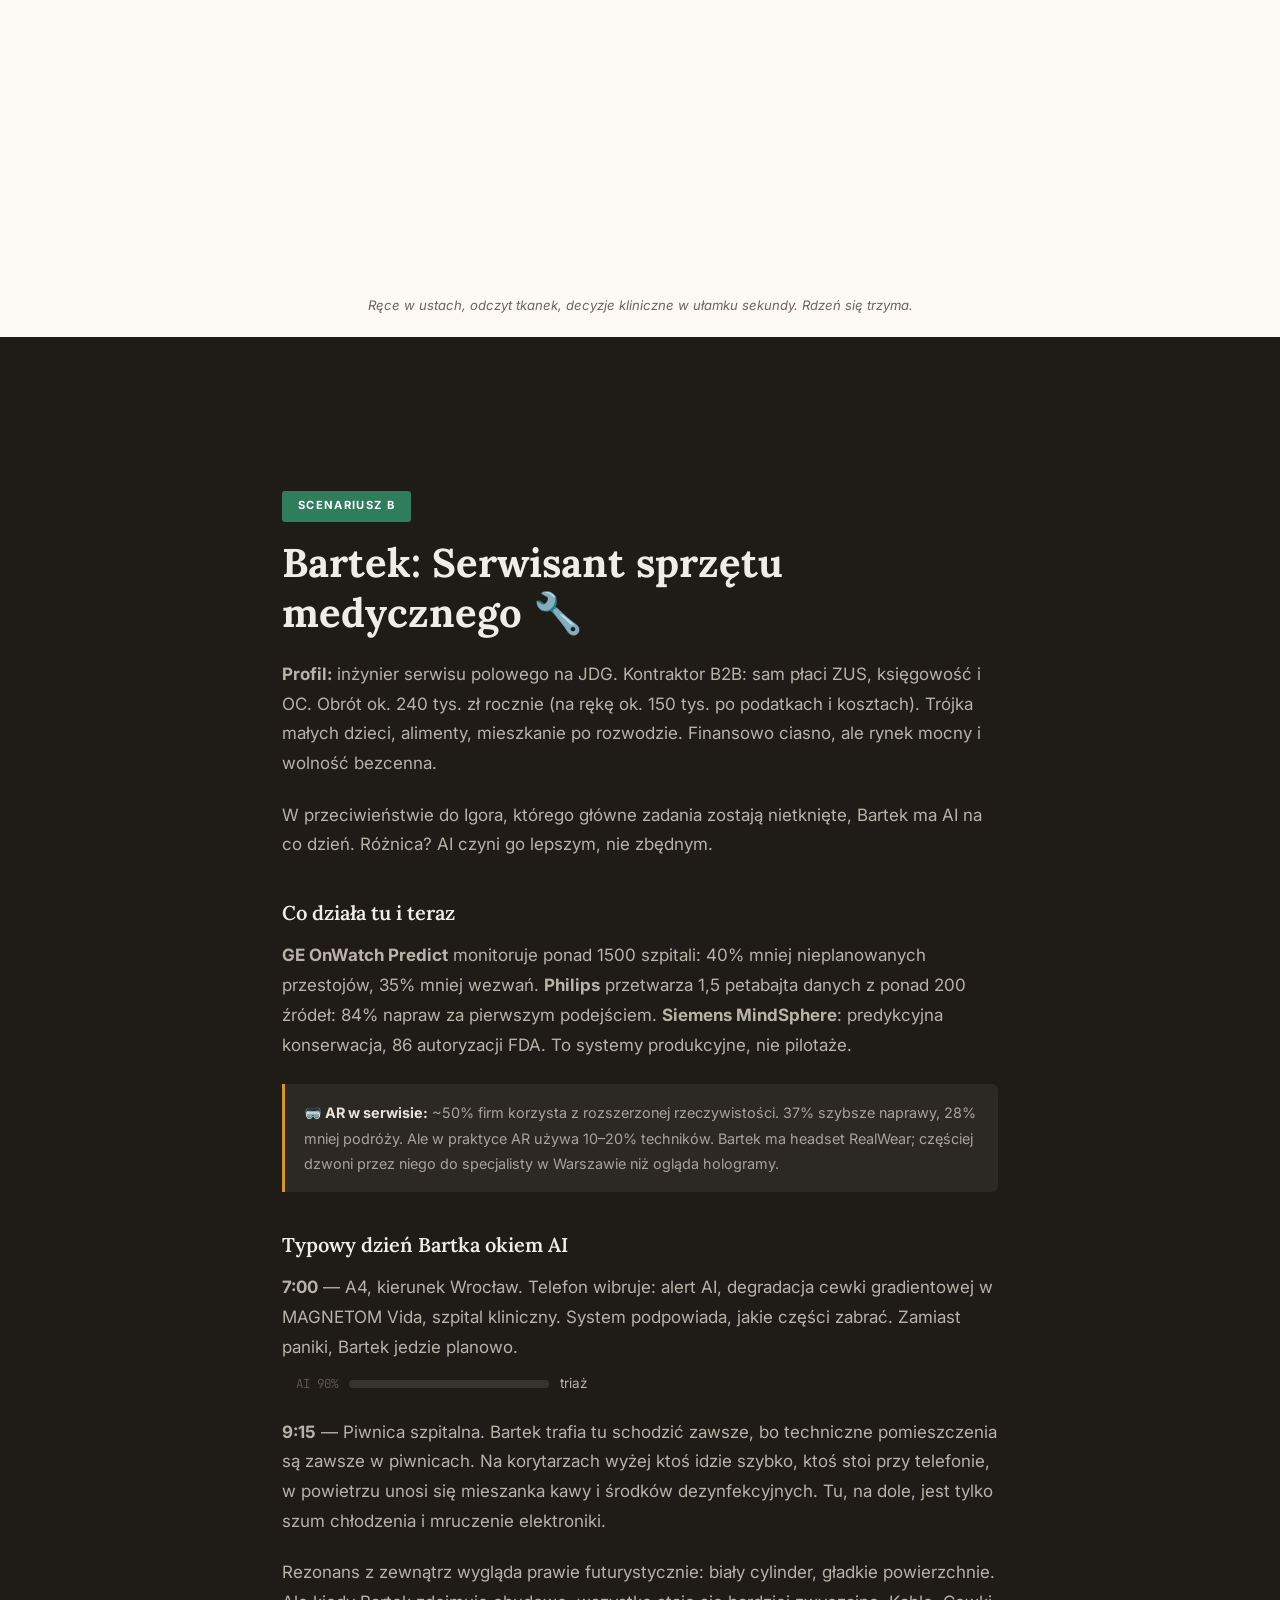
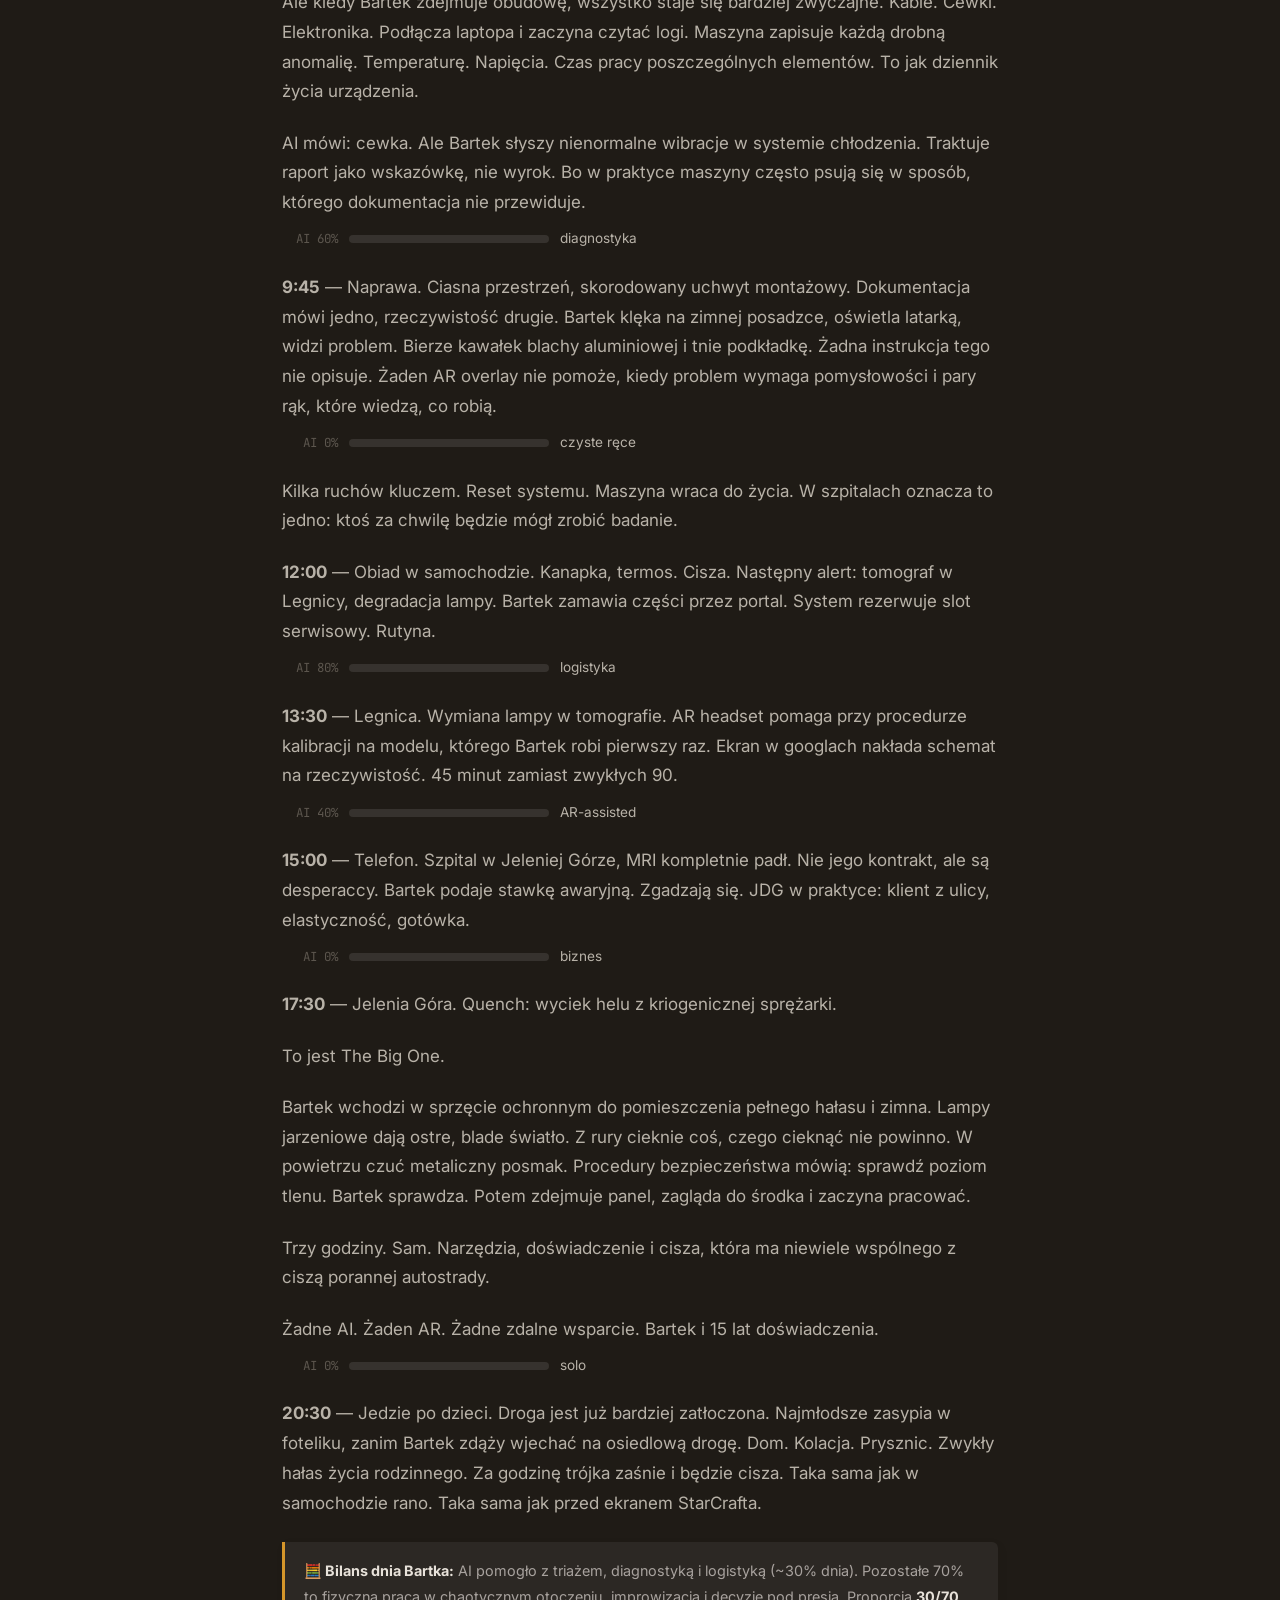
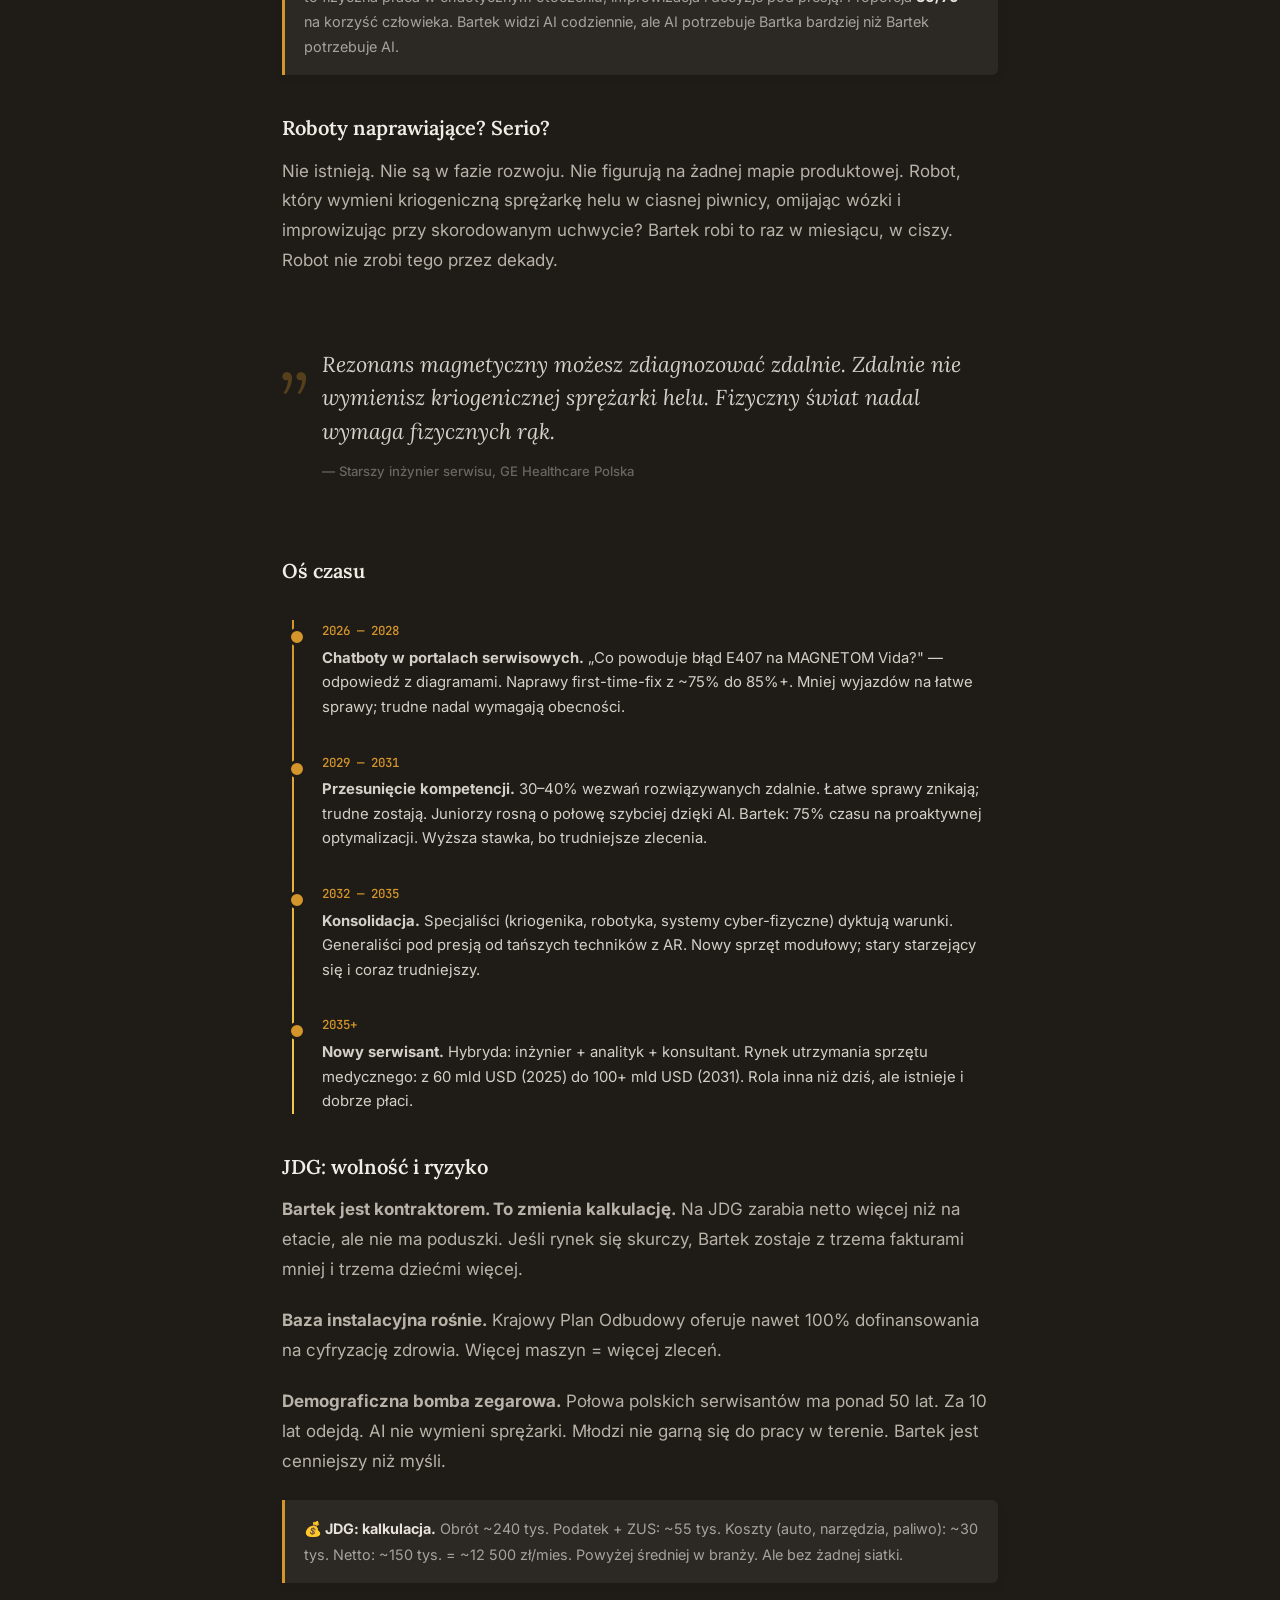
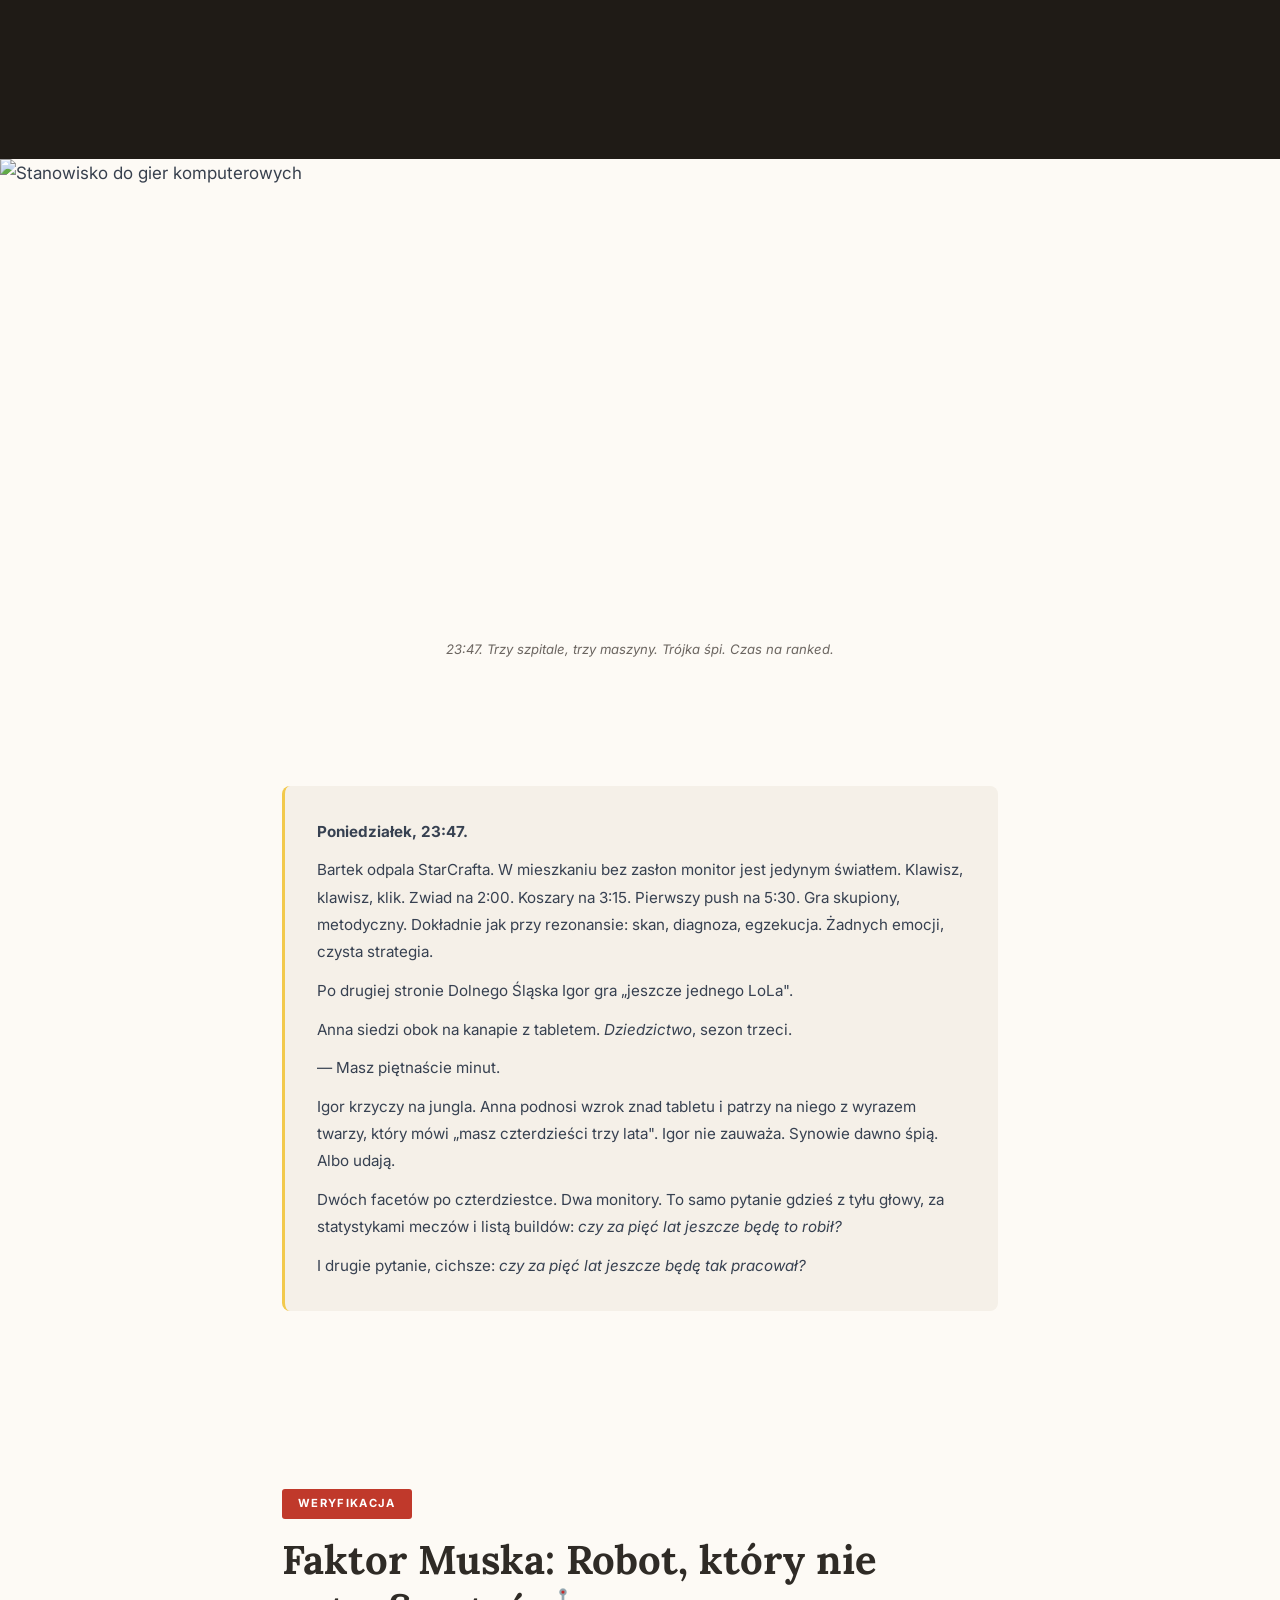
==== commit f6af2b63: "Refine spacing and update dark-band styles" ====
--- a/index.html
+++ b/index.html
@@ -7,7 +7,6 @@
 <link rel="preconnect" href="https://fonts.googleapis.com">
 <link href="https://fonts.googleapis.com/css2?family=Lora:ital,wght@0,400;0,600;0,700;1,400;1,700&family=Inter:wght@300;400;500;600;700&family=JetBrains+Mono:wght@400;500&display=swap" rel="stylesheet">
 <style>
-.dark-band .action-box li strong { color: #f0ece6; }
 *{margin:0;padding:0;box-sizing:border-box}
 :root{--gold:#D4952A;--gold-light:#F2C94C;--dark:#1f1b16;--warm-dark:#2d2a26;--cream:#FDFAF5;--paper:#F5F0E8;--text:#2f2b26;--body:#374151;--muted:#5c564e;--caption:#6b6560;--accent-a:#3b6fc0;--accent-b:#2e7d5b;--red:#c0392b}
 html{scroll-behavior:smooth}
@@ -31,7 +30,23 @@
 .section{padding:4.5rem 2rem;max-width:780px;margin:0 auto}
 h2{font-family:'Lora',serif;font-size:clamp(1.7rem,3.8vw,2.5rem);font-weight:700;line-height:1.25;margin-bottom:1.4rem;color:var(--text)}
 h3{font-family:'Lora',serif;font-size:1.25rem;font-weight:600;margin:2.2rem 0 .7rem;color:var(--text)}
-p{margin-bottom:1.15rem;color:var(--body)}
+/* was: p{margin-bottom:1.15rem;color:var(--body)} */
+
+/* Refined context-aware spacing */
+p { margin-bottom: 1.3rem; color: var(--body); }
+h3 + p { margin-top: 0.3rem; }
+.dark-band p { margin-bottom: 1.35rem; }
+.margin-note p { margin-bottom: 0.6rem; }
+.margin-note p:last-child { margin-bottom: 0; }
+.pullquote { margin: 2.8rem 0; }
+.tl-text { margin-top: 0.25rem; font-size: 0.93rem; line-height: 1.65; }
+.offset-text p { margin-bottom: 0.9rem; }
+.action-box li { margin-bottom: 0.5rem; }
+
+/* Dark-band contrast fix */
+.dark-band .action-box h4 { color: #f0ece6; }
+.dark-band .action-box li strong { color: #f0ece6; }
+  
 .lead{font-size:1.1rem;color:var(--muted);line-height:1.85}
 .full-img{width:100%;height:52vh;min-height:320px;object-fit:cover;filter:saturate(.85)}
 .img-caption{text-align:center;font-size:.82rem;color:var(--caption);padding:.7rem 2rem 0;font-style:italic}
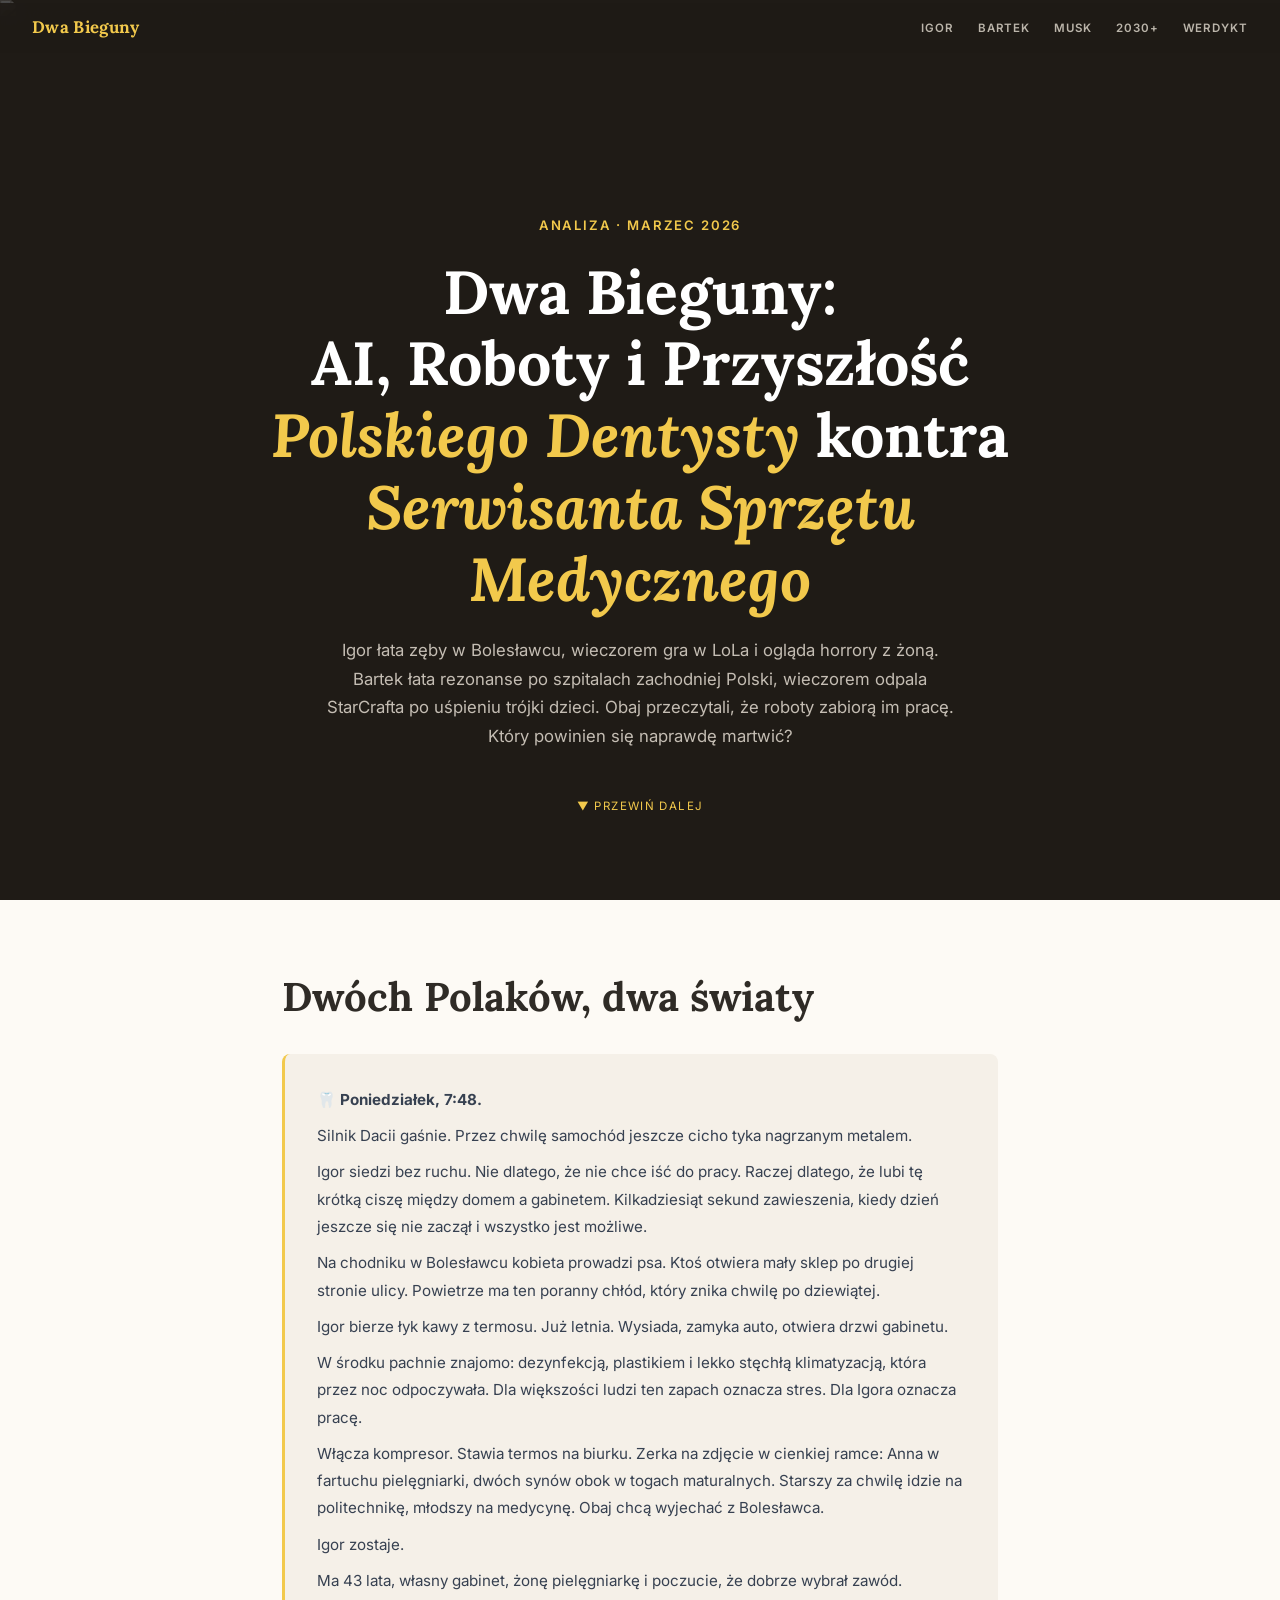
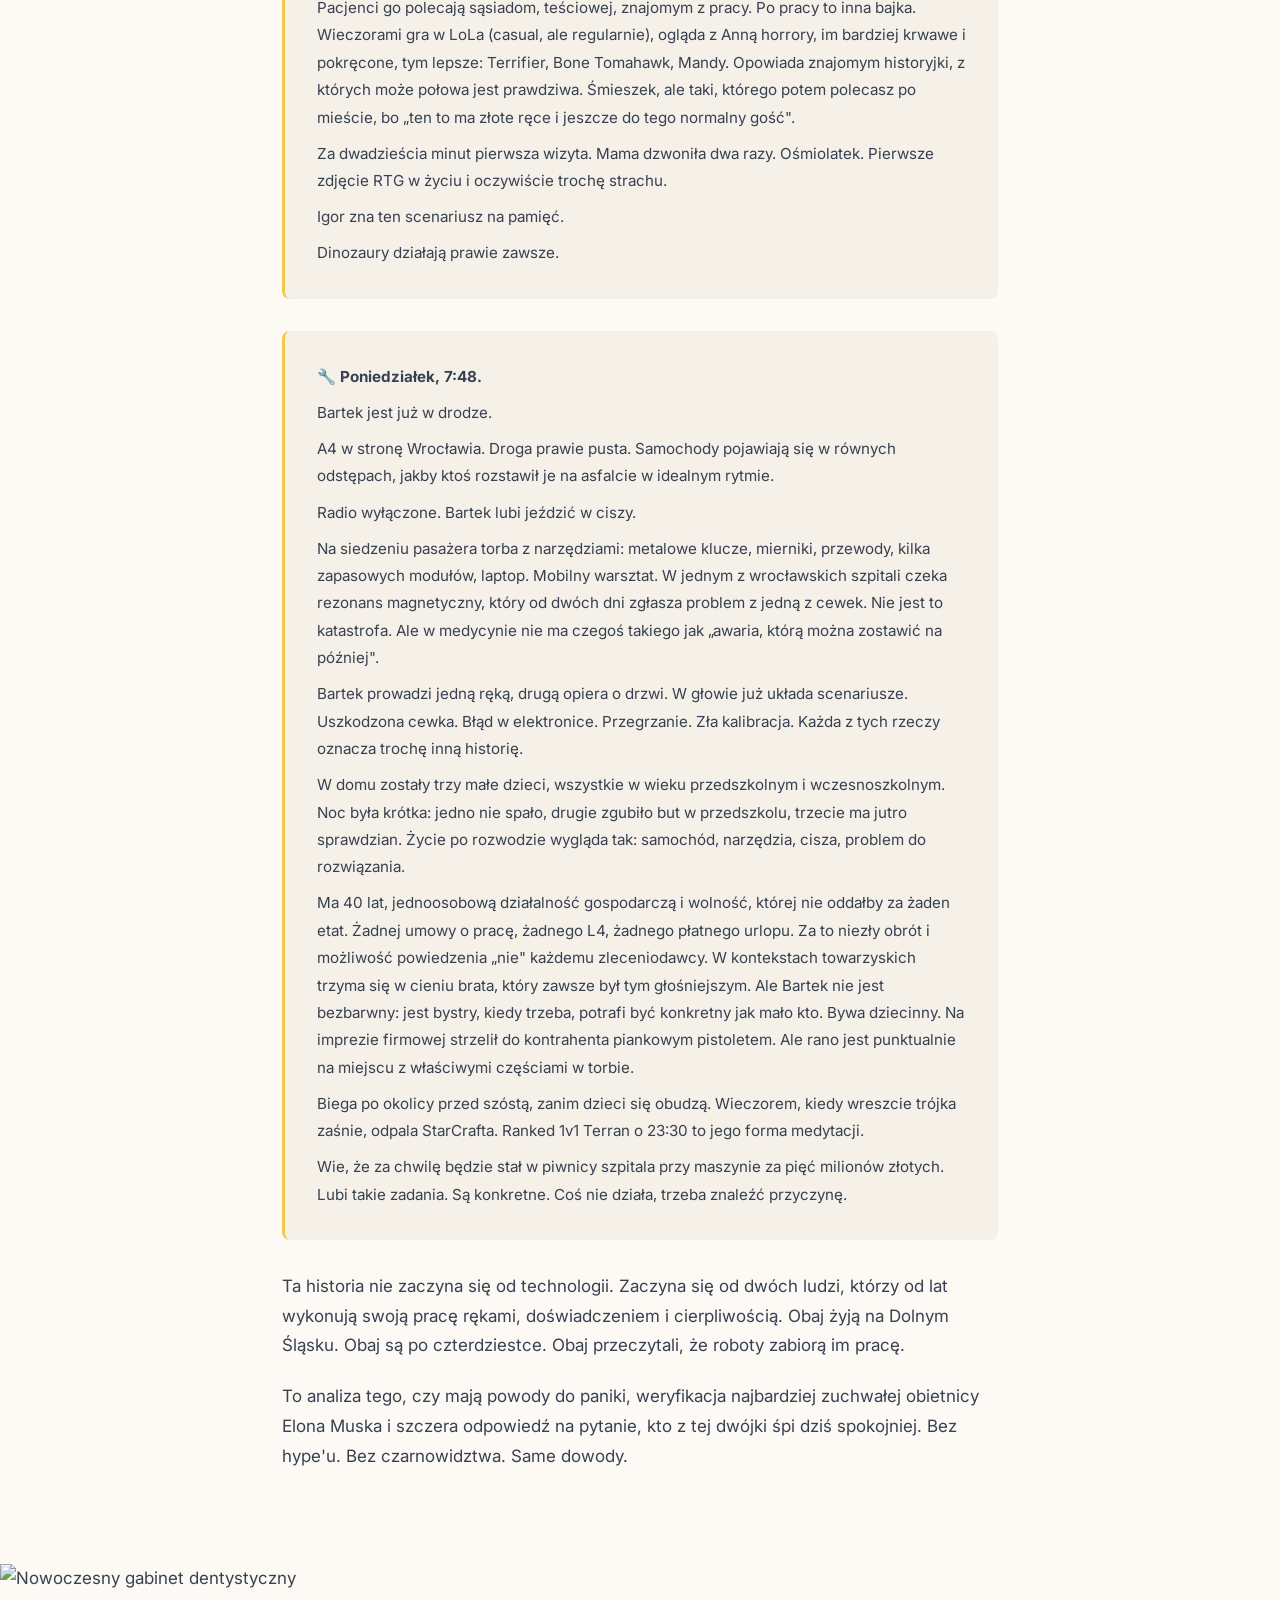
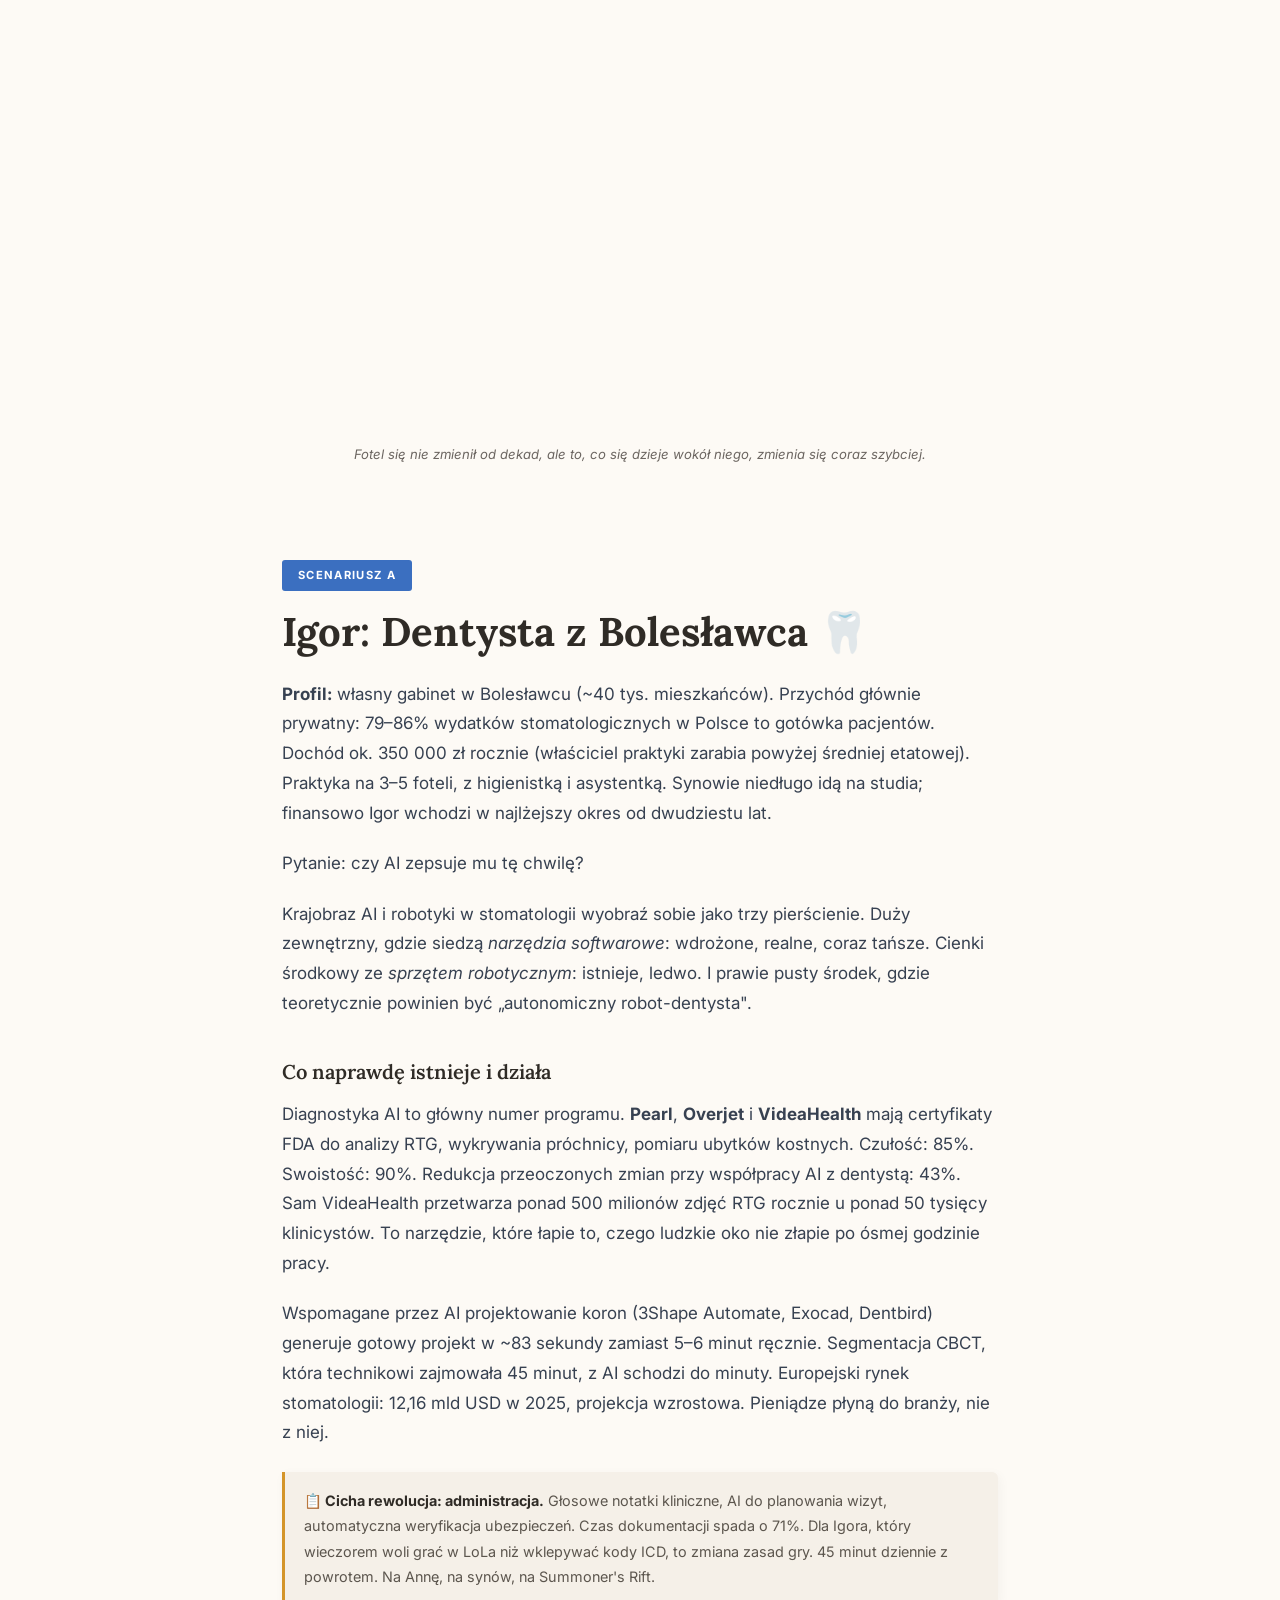
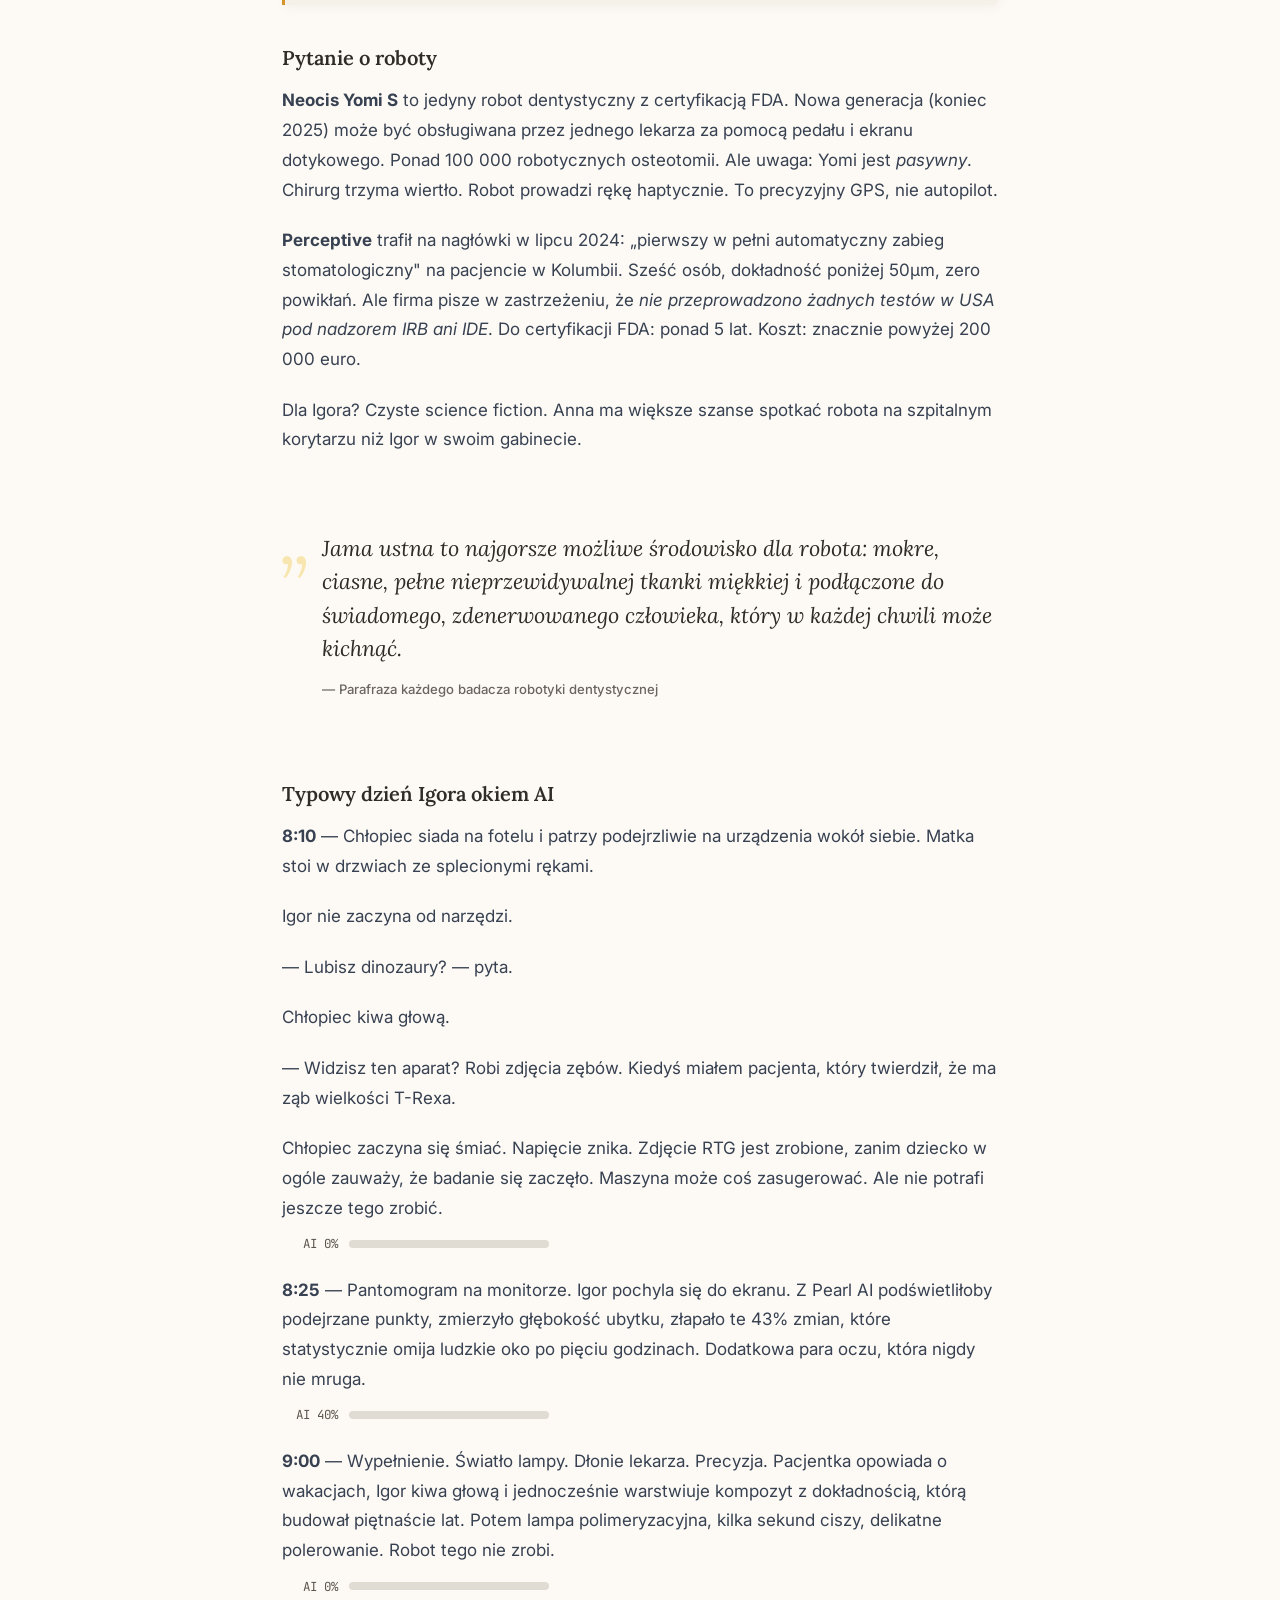
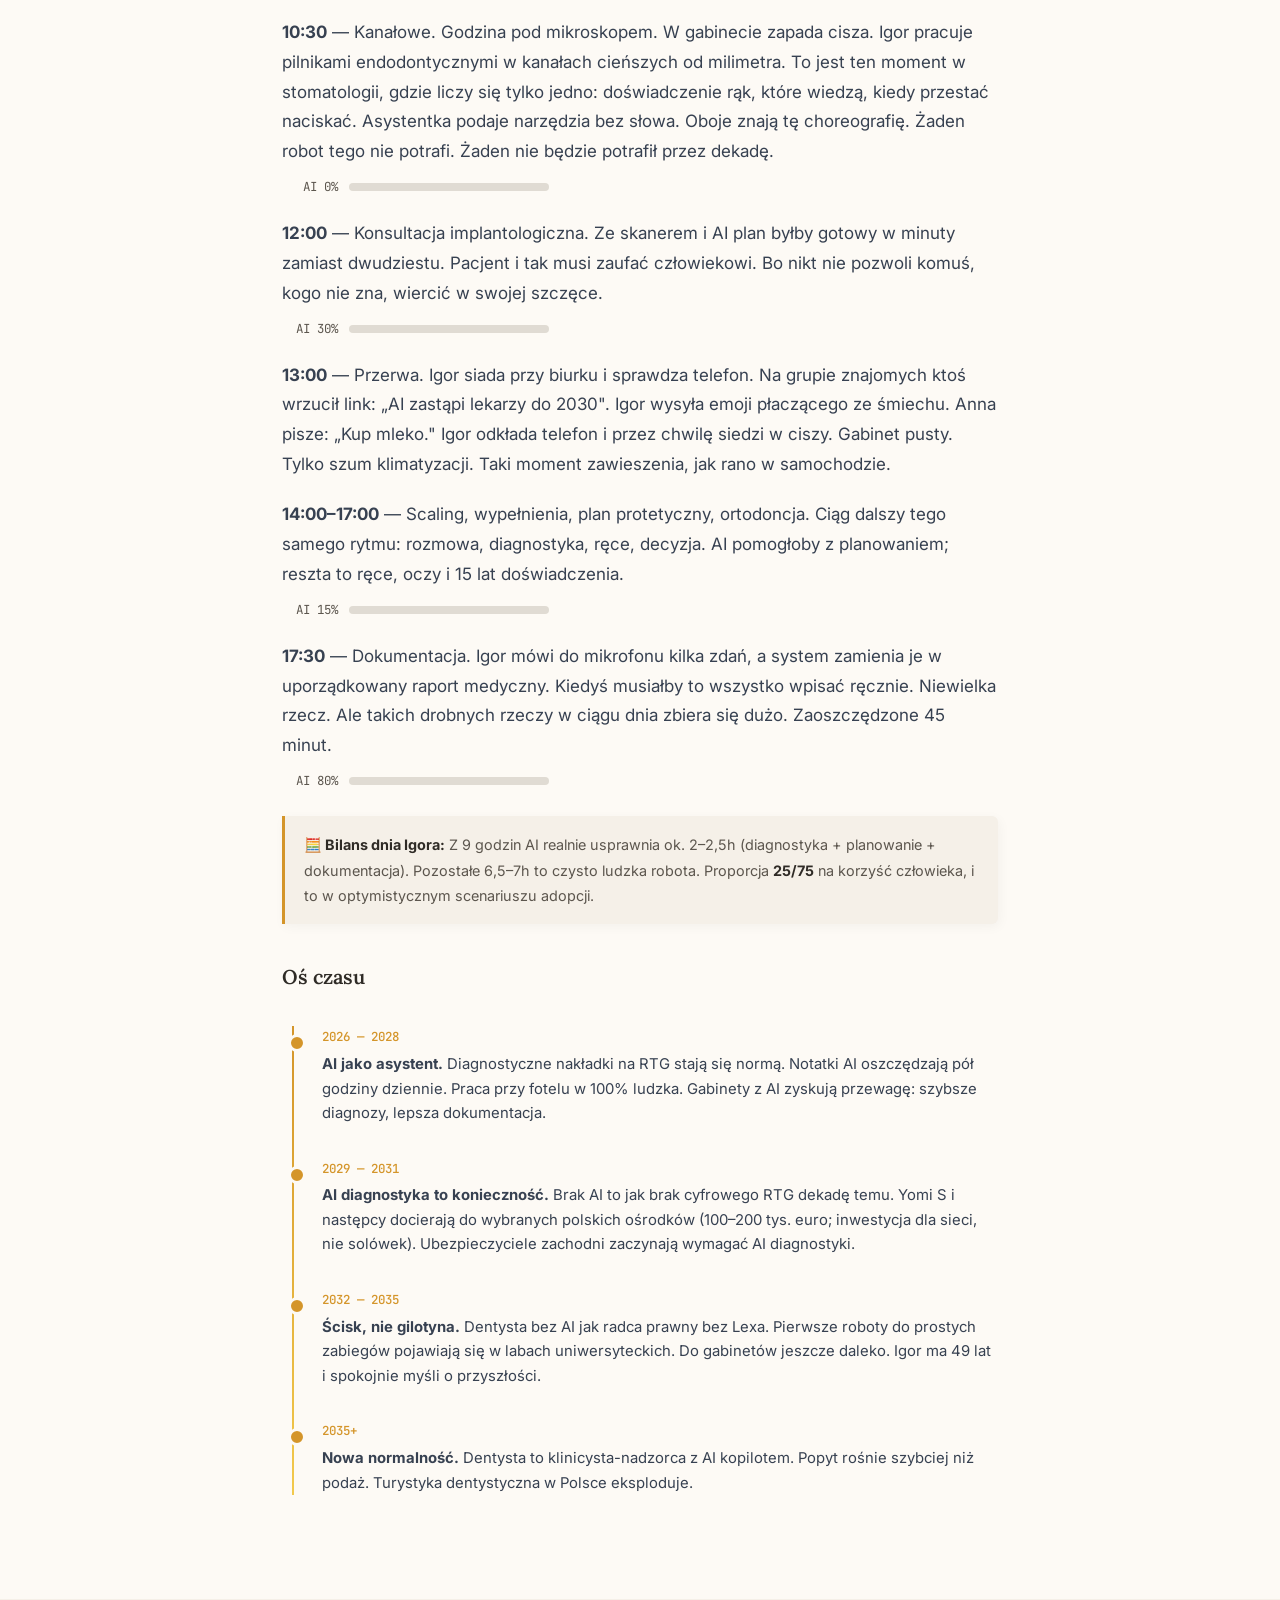
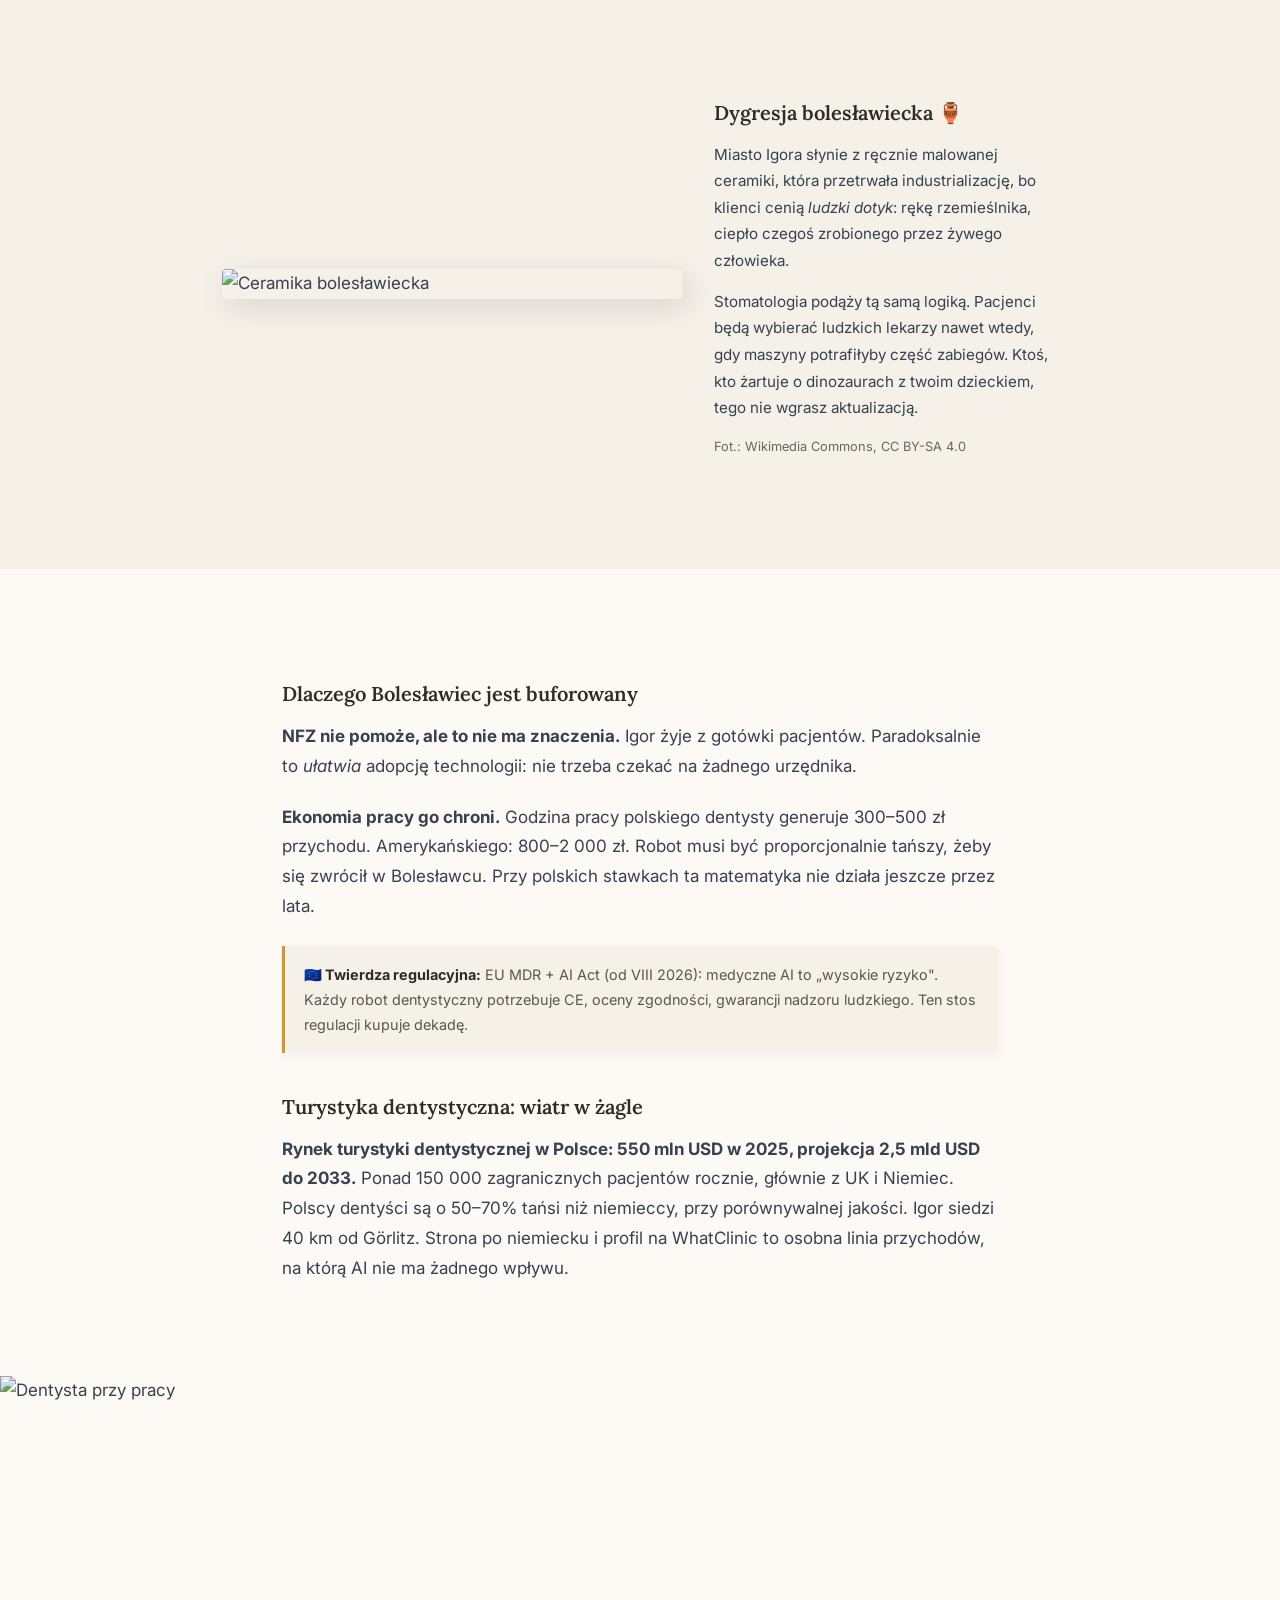
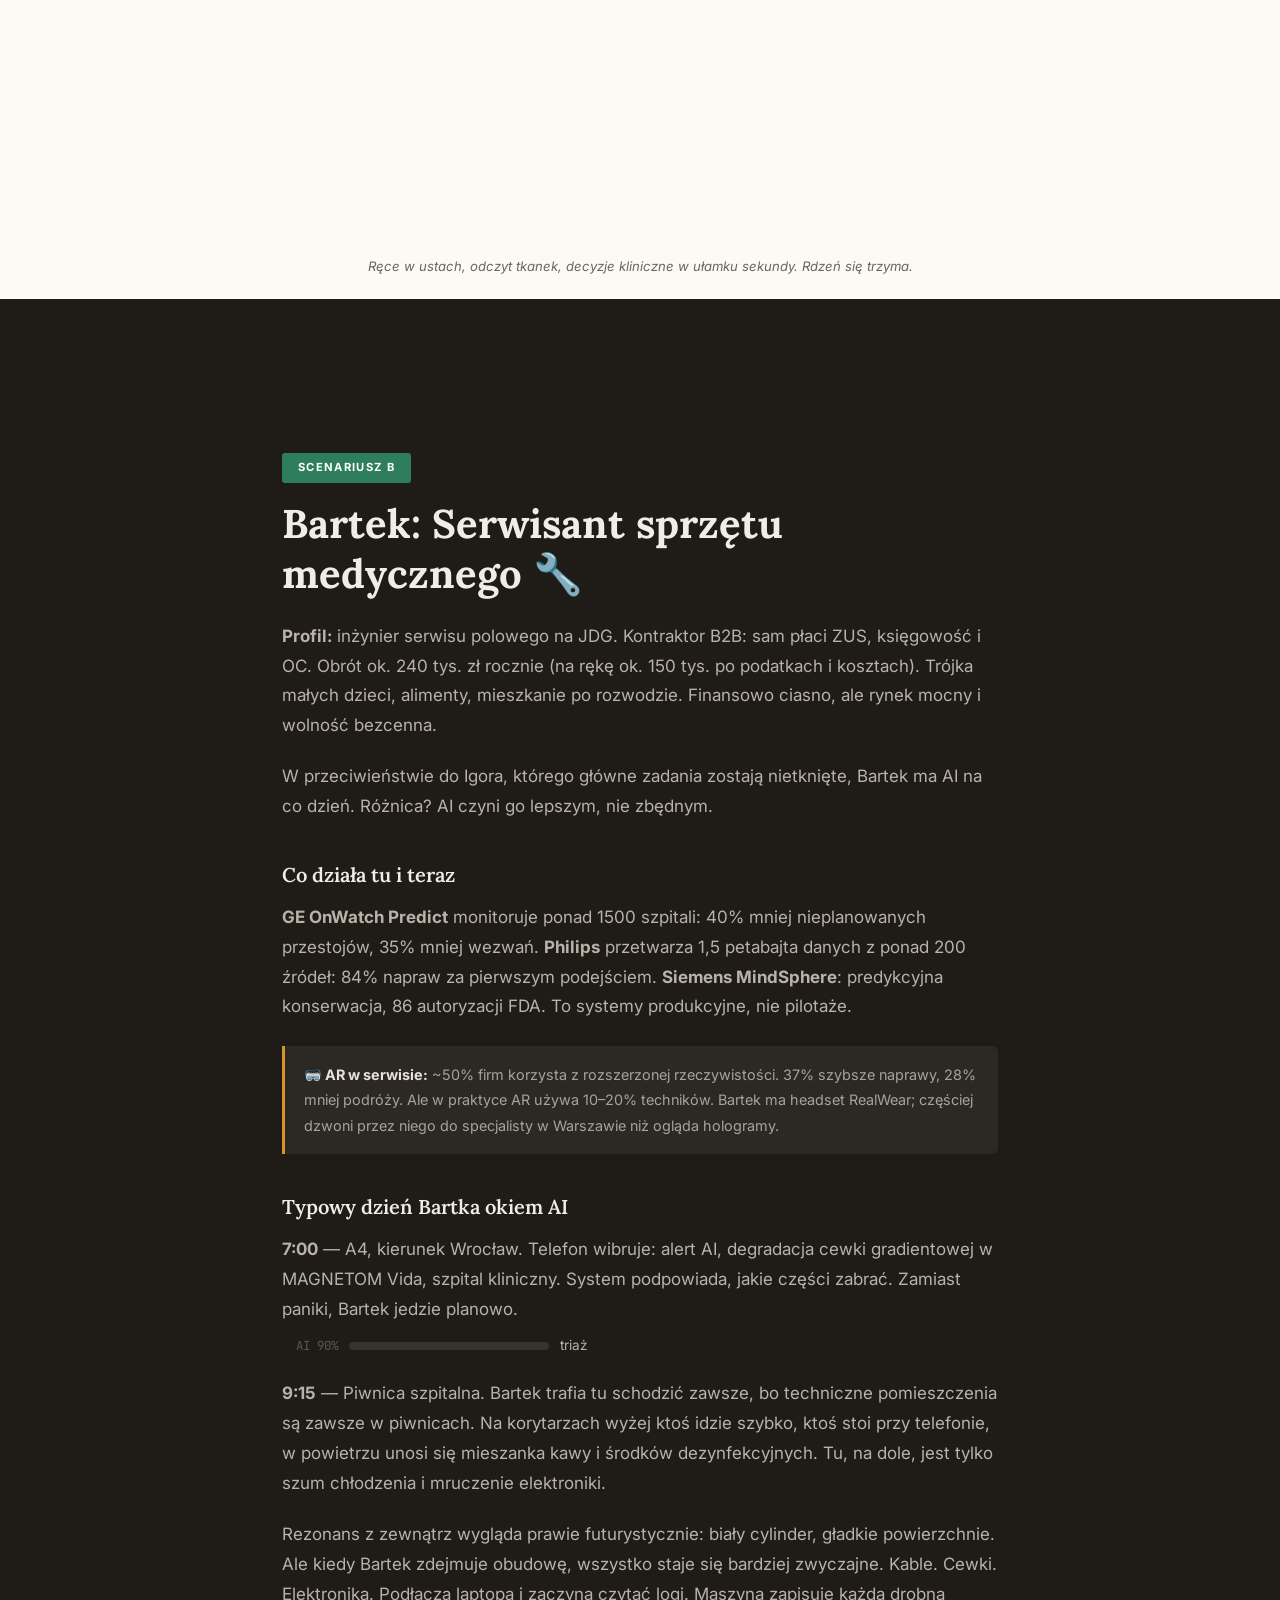
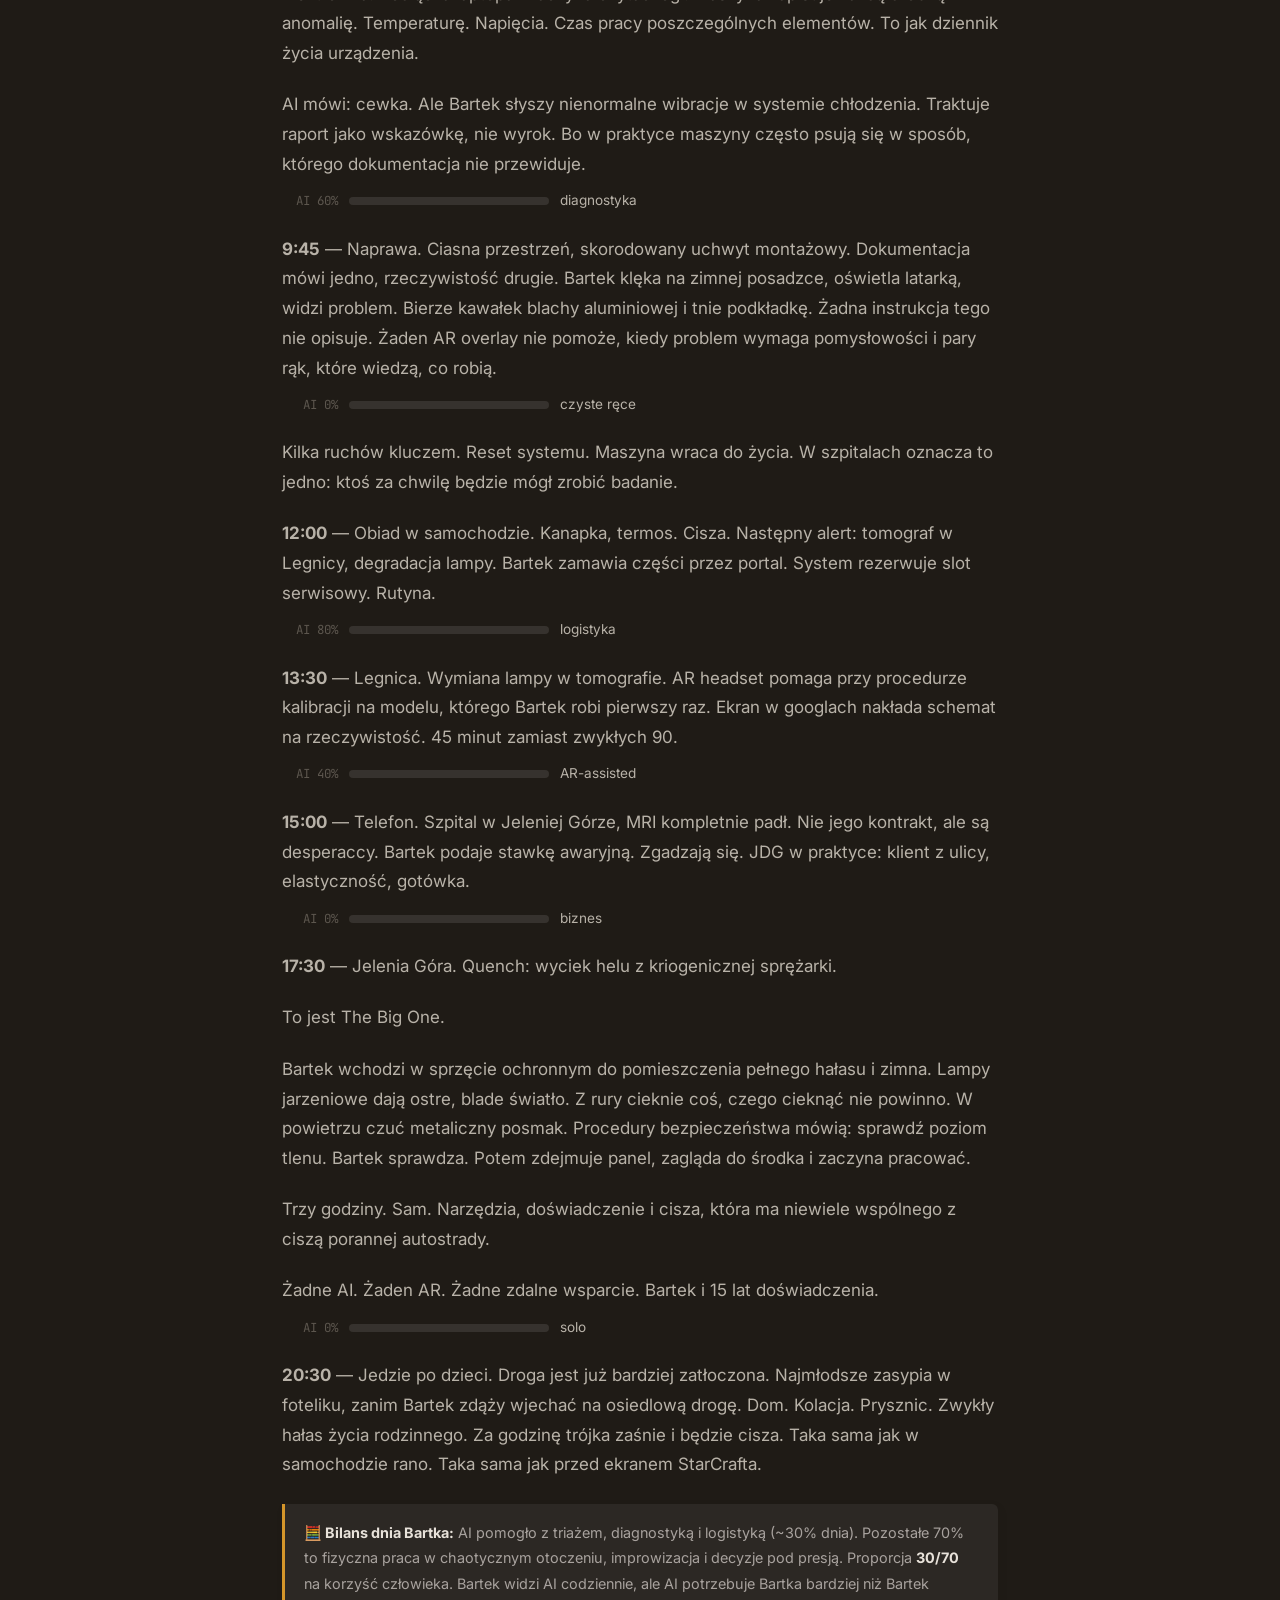
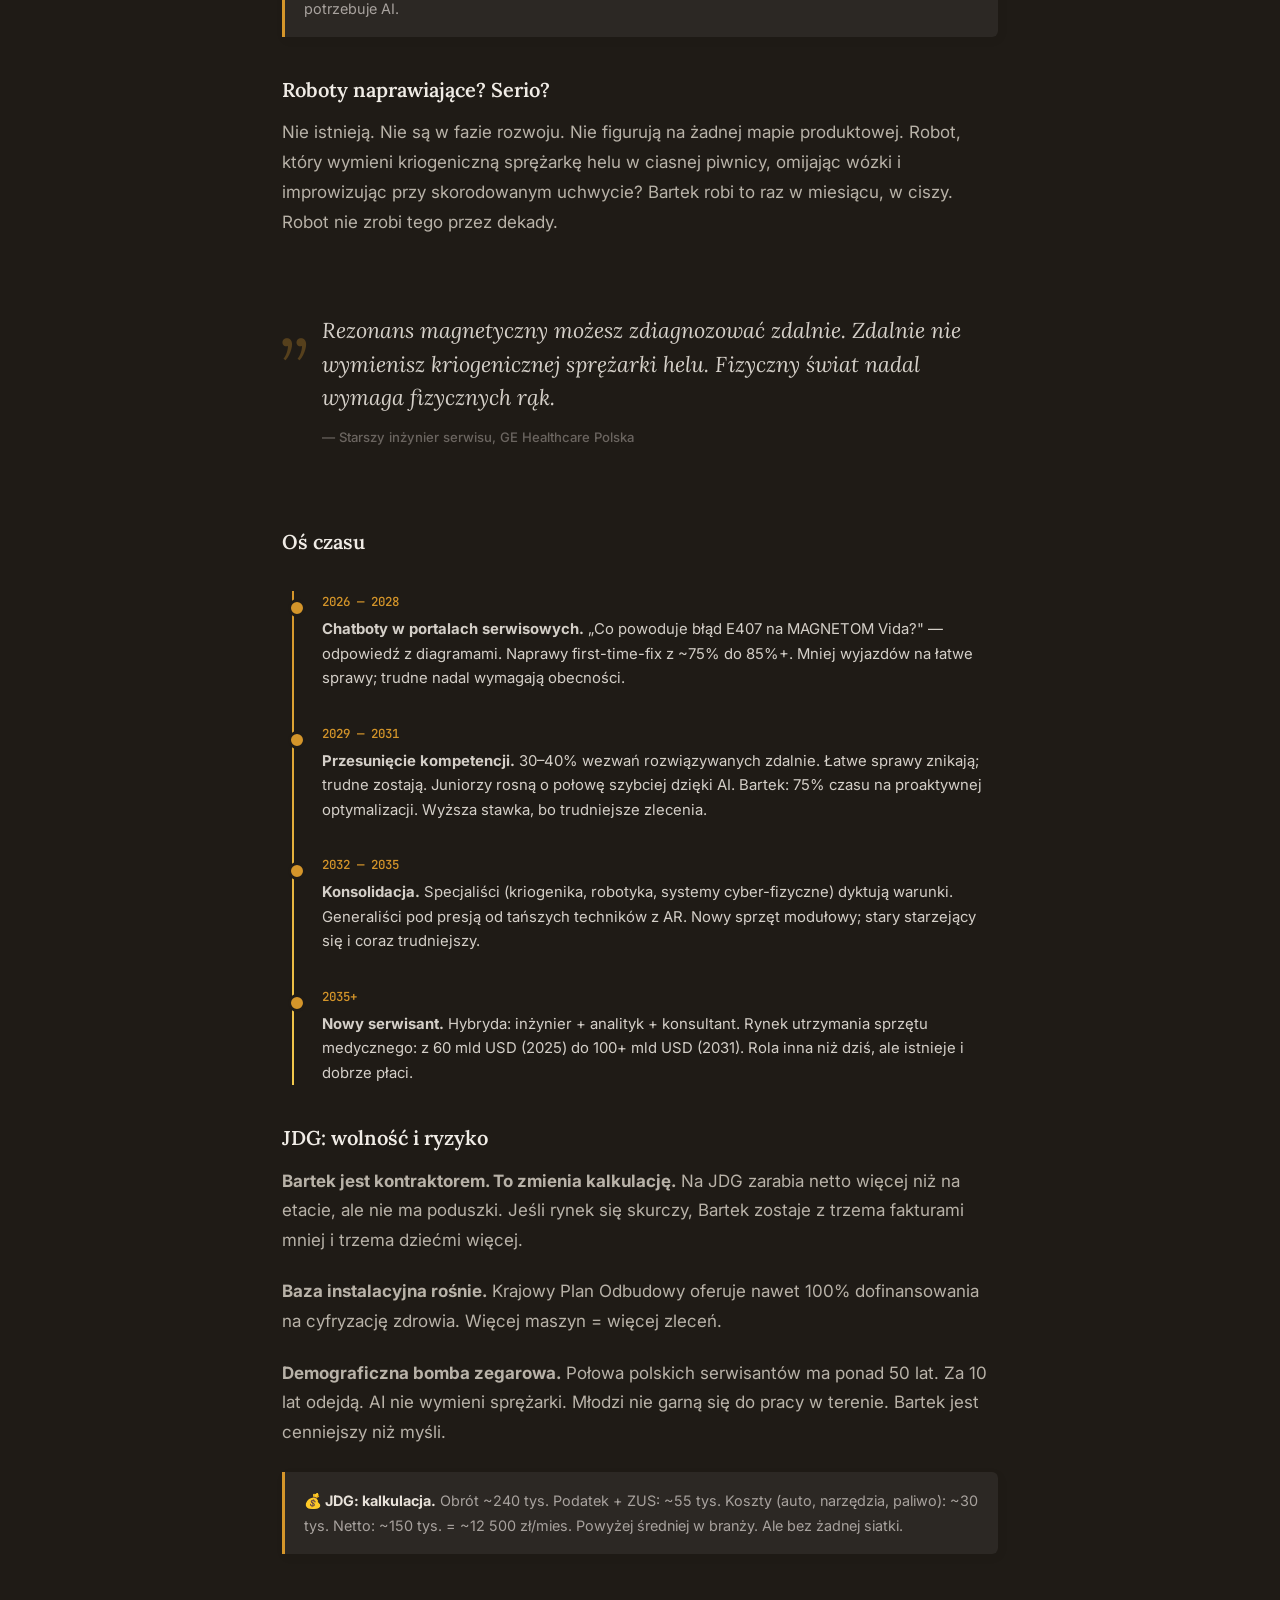
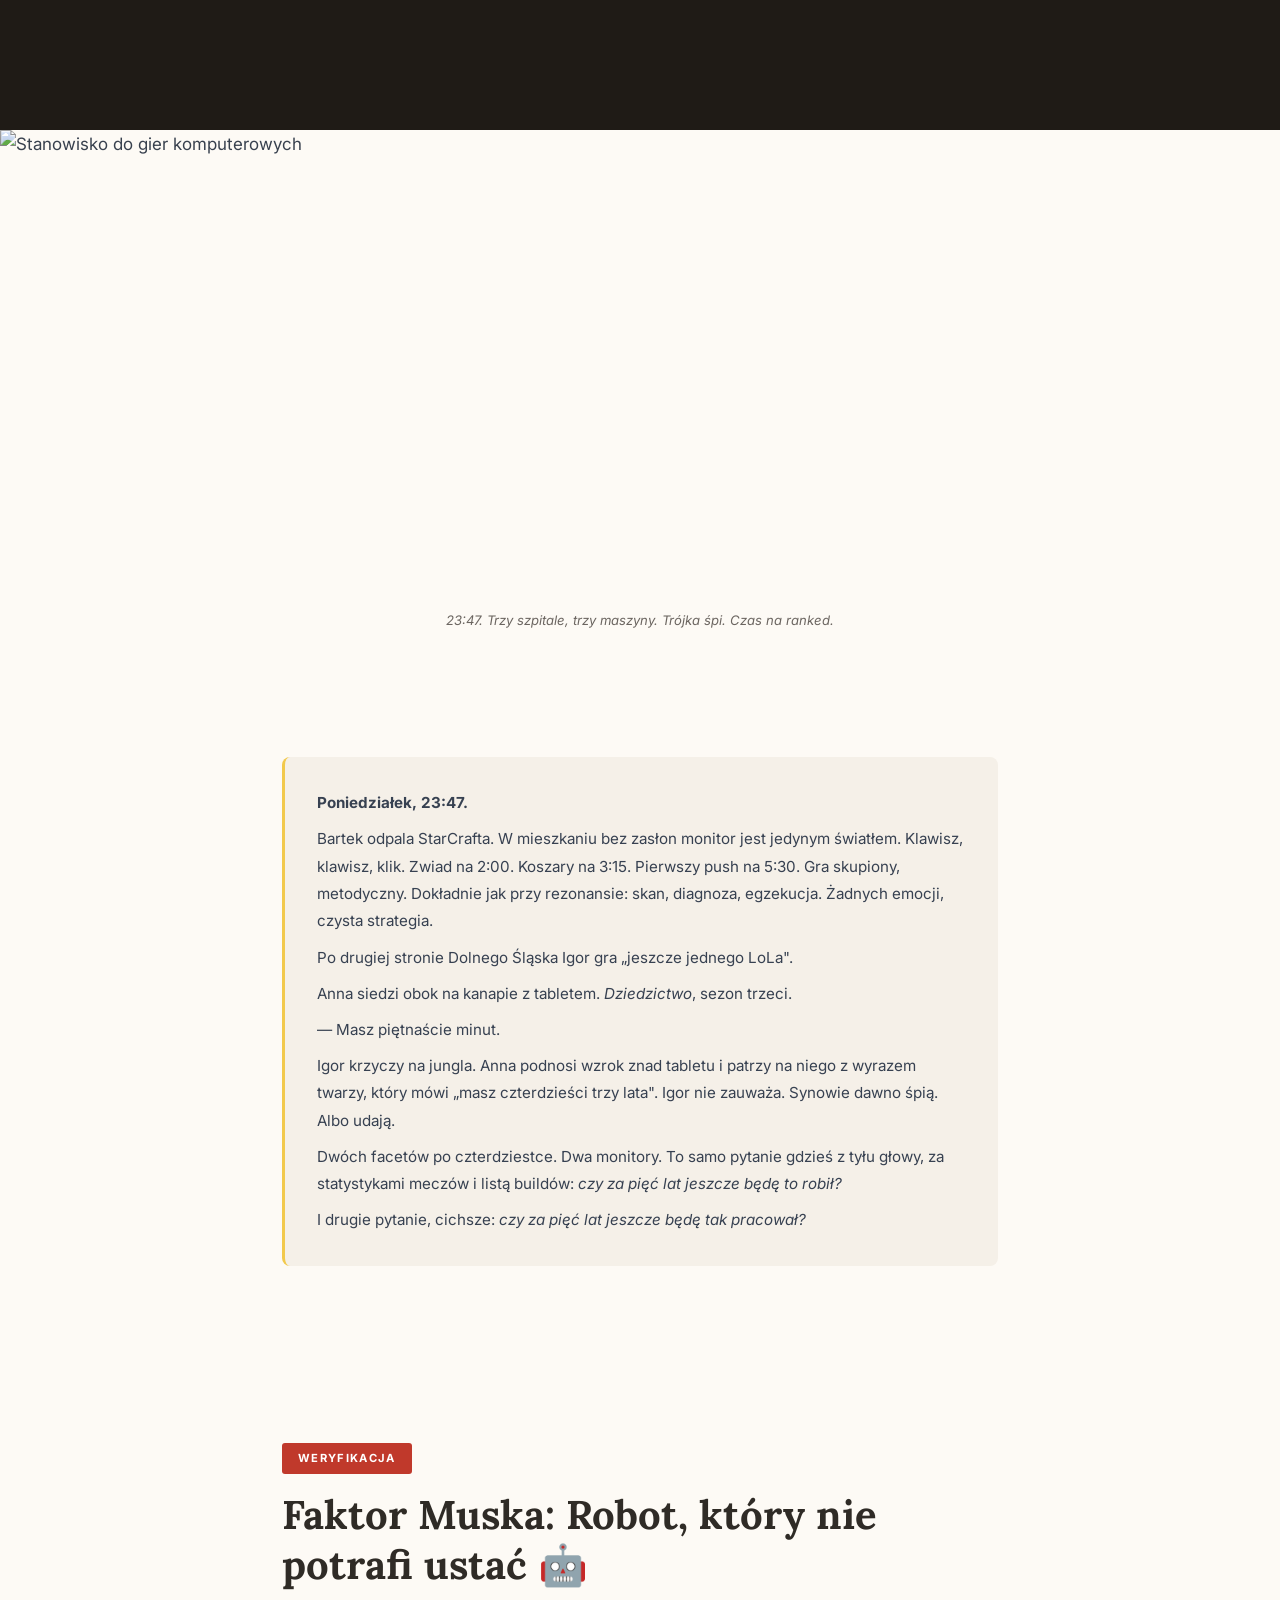
==== commit 80d1a0cc: "Refine spacing and adjust styles in index.html" ====
--- a/index.html
+++ b/index.html
@@ -30,23 +30,7 @@
 .section{padding:4.5rem 2rem;max-width:780px;margin:0 auto}
 h2{font-family:'Lora',serif;font-size:clamp(1.7rem,3.8vw,2.5rem);font-weight:700;line-height:1.25;margin-bottom:1.4rem;color:var(--text)}
 h3{font-family:'Lora',serif;font-size:1.25rem;font-weight:600;margin:2.2rem 0 .7rem;color:var(--text)}
-/* was: p{margin-bottom:1.15rem;color:var(--body)} */
-
-/* Refined context-aware spacing */
-p { margin-bottom: 1.3rem; color: var(--body); }
-h3 + p { margin-top: 0.3rem; }
-.dark-band p { margin-bottom: 1.35rem; }
-.margin-note p { margin-bottom: 0.6rem; }
-.margin-note p:last-child { margin-bottom: 0; }
-.pullquote { margin: 2.8rem 0; }
-.tl-text { margin-top: 0.25rem; font-size: 0.93rem; line-height: 1.65; }
-.offset-text p { margin-bottom: 0.9rem; }
-.action-box li { margin-bottom: 0.5rem; }
-
-/* Dark-band contrast fix */
-.dark-band .action-box h4 { color: #f0ece6; }
-.dark-band .action-box li strong { color: #f0ece6; }
-  
+/* was: p{margin-bottom:1.15rem;color:var(--body)} */  
 .lead{font-size:1.1rem;color:var(--muted);line-height:1.85}
 .full-img{width:100%;height:52vh;min-height:320px;object-fit:cover;filter:saturate(.85)}
 .img-caption{text-align:center;font-size:.82rem;color:var(--caption);padding:.7rem 2rem 0;font-style:italic}
@@ -54,7 +38,7 @@
 .offset-img{width:55%;border-radius:4px;box-shadow:6px 8px 30px rgba(0,0,0,.12);filter:saturate(.85)}
 .offset-text{flex:1;font-size:.95rem}
 .offset-text h3{margin-top:0}
-.pullquote{position:relative;border:none;padding:2rem 0 2rem 2.5rem;margin:2.5rem 0;font-family:'Lora',serif;font-size:1.35rem;font-style:italic;line-height:1.55;color:var(--text)}
+.pullquote{position:relative;border:none;padding:2rem 0 2rem 2.5rem;margin:2.8rem 0;font-family:'Lora',serif;font-size:1.35rem;font-style:italic;line-height:1.55;color:var(--text)}
 .pullquote::before{content:'\201E';position:absolute;left:-.2rem;top:-.3rem;font-size:5rem;color:var(--gold-light);opacity:.4;font-family:'Lora',serif;line-height:1}
 .pullquote cite{display:block;font-family:'Inter',sans-serif;font-size:.82rem;font-style:normal;color:var(--caption);margin-top:.8rem;font-weight:500}
 .dark-band{background:var(--dark);color:#d4cfc8;padding:5rem 2rem}
@@ -100,9 +84,8 @@
 .tl-item::before{content:'';position:absolute;left:-2.15rem;top:.5rem;width:12px;height:12px;border-radius:50%;background:var(--gold);border:3px solid var(--cream)}
 .dark-band .tl-item::before{border-color:var(--dark)}
 .tl-date{font-family:'JetBrains Mono',monospace;font-size:.78rem;color:var(--gold);font-weight:500}
-.tl-text{margin-top:.25rem;font-size:.93rem}
 .scene{background:var(--paper);padding:2rem;border-radius:8px;margin:2rem 0;font-size:.95rem;border-left:3px solid var(--gold-light);line-height:1.8}
-.scene p{margin-bottom:.7rem}
+.scene p{margin-bottom:.55rem}
 .scene p:last-child{margin-bottom:0}
 .dark-band .scene{background:rgba(255,255,255,.04);border-color:var(--gold)}
 .action-box{background:#fff;border:2px solid var(--gold);border-radius:10px;padding:2rem;margin:1.5rem 0}
@@ -122,6 +105,21 @@
 .footer .brand{color:var(--gold-light);font-family:'Lora',serif;font-size:1.15rem;font-weight:700;margin-bottom:.4rem}
 .reveal{opacity:0;transform:translateY(24px);transition:opacity .65s ease,transform .65s ease}
 .reveal.visible{opacity:1;transform:none}
+
+/* Refined context-aware spacing */
+p { margin-bottom: 1.3rem; color: var(--body); }
+h3 + p { margin-top: 0.3rem; }
+.dark-band p { margin-bottom: 1.35rem; }
+.margin-note p { margin-bottom: 0.6rem; }
+.margin-note p:last-child { margin-bottom: 0; }
+.tl-text { margin-top: 0.25rem; font-size: 0.93rem; line-height: 1.65; }
+.offset-text p { margin-bottom: 0.9rem; }
+.action-box li { margin-bottom: 0.5rem; }
+
+/* Dark-band contrast fix */
+.dark-band .action-box h4 { color: #f0ece6; }
+.dark-band .action-box li strong { color: #f0ece6; }
+  
 @media(max-width:700px){
   body{font-size:16px}
   .topnav{padding:.5rem .8rem;gap:.4rem;font-size:.58rem}
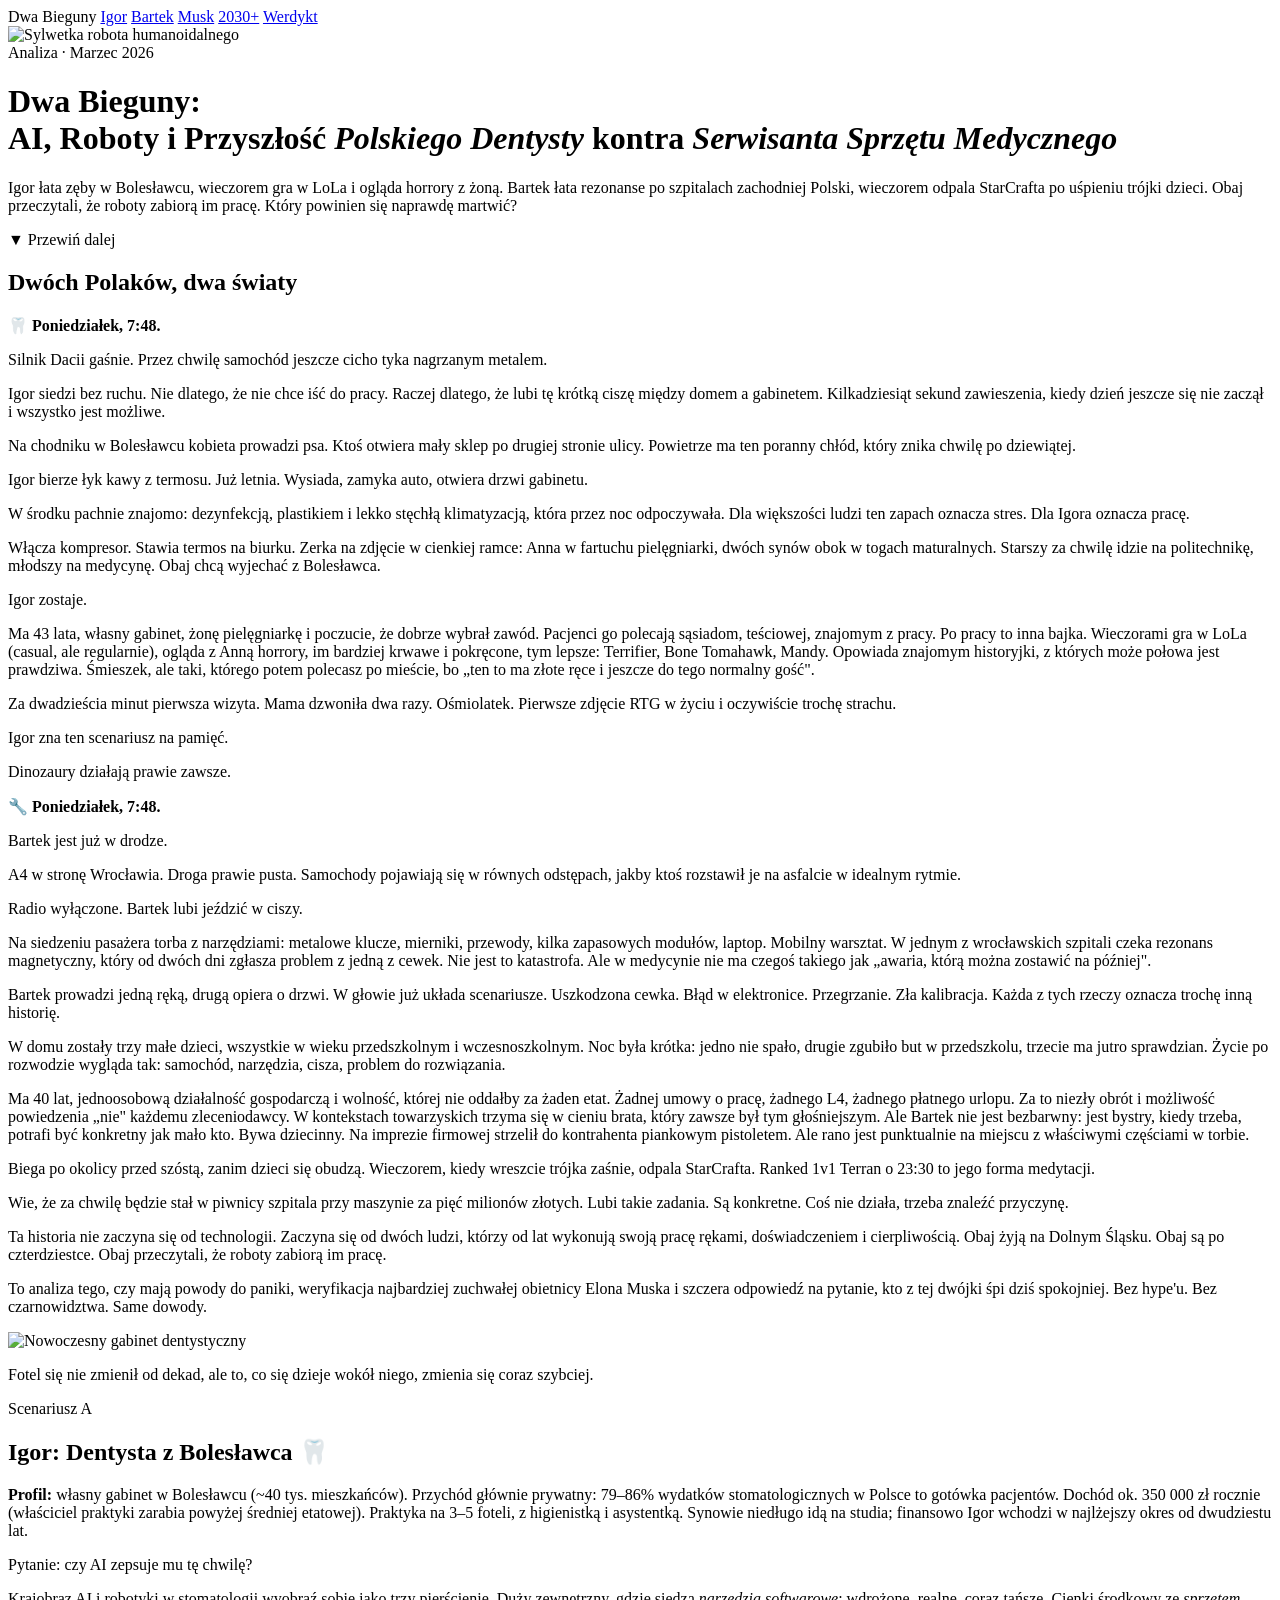
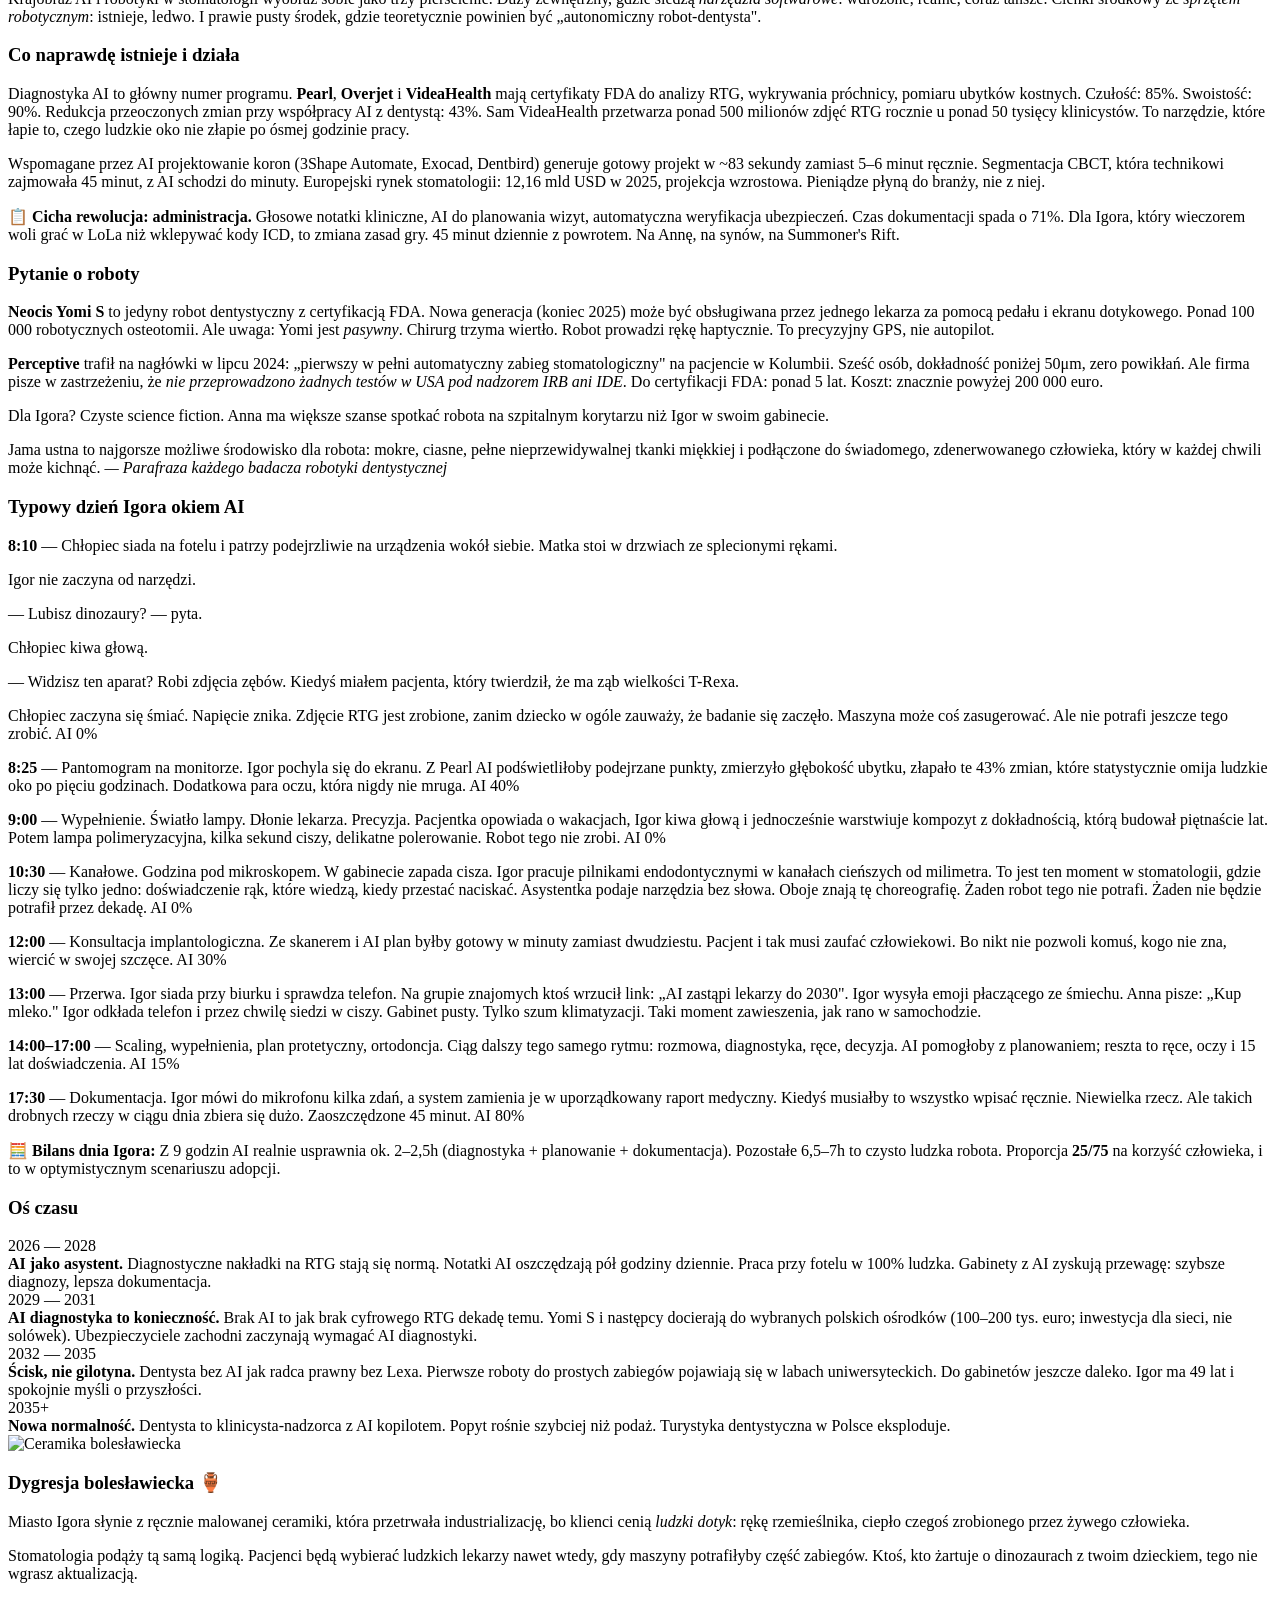
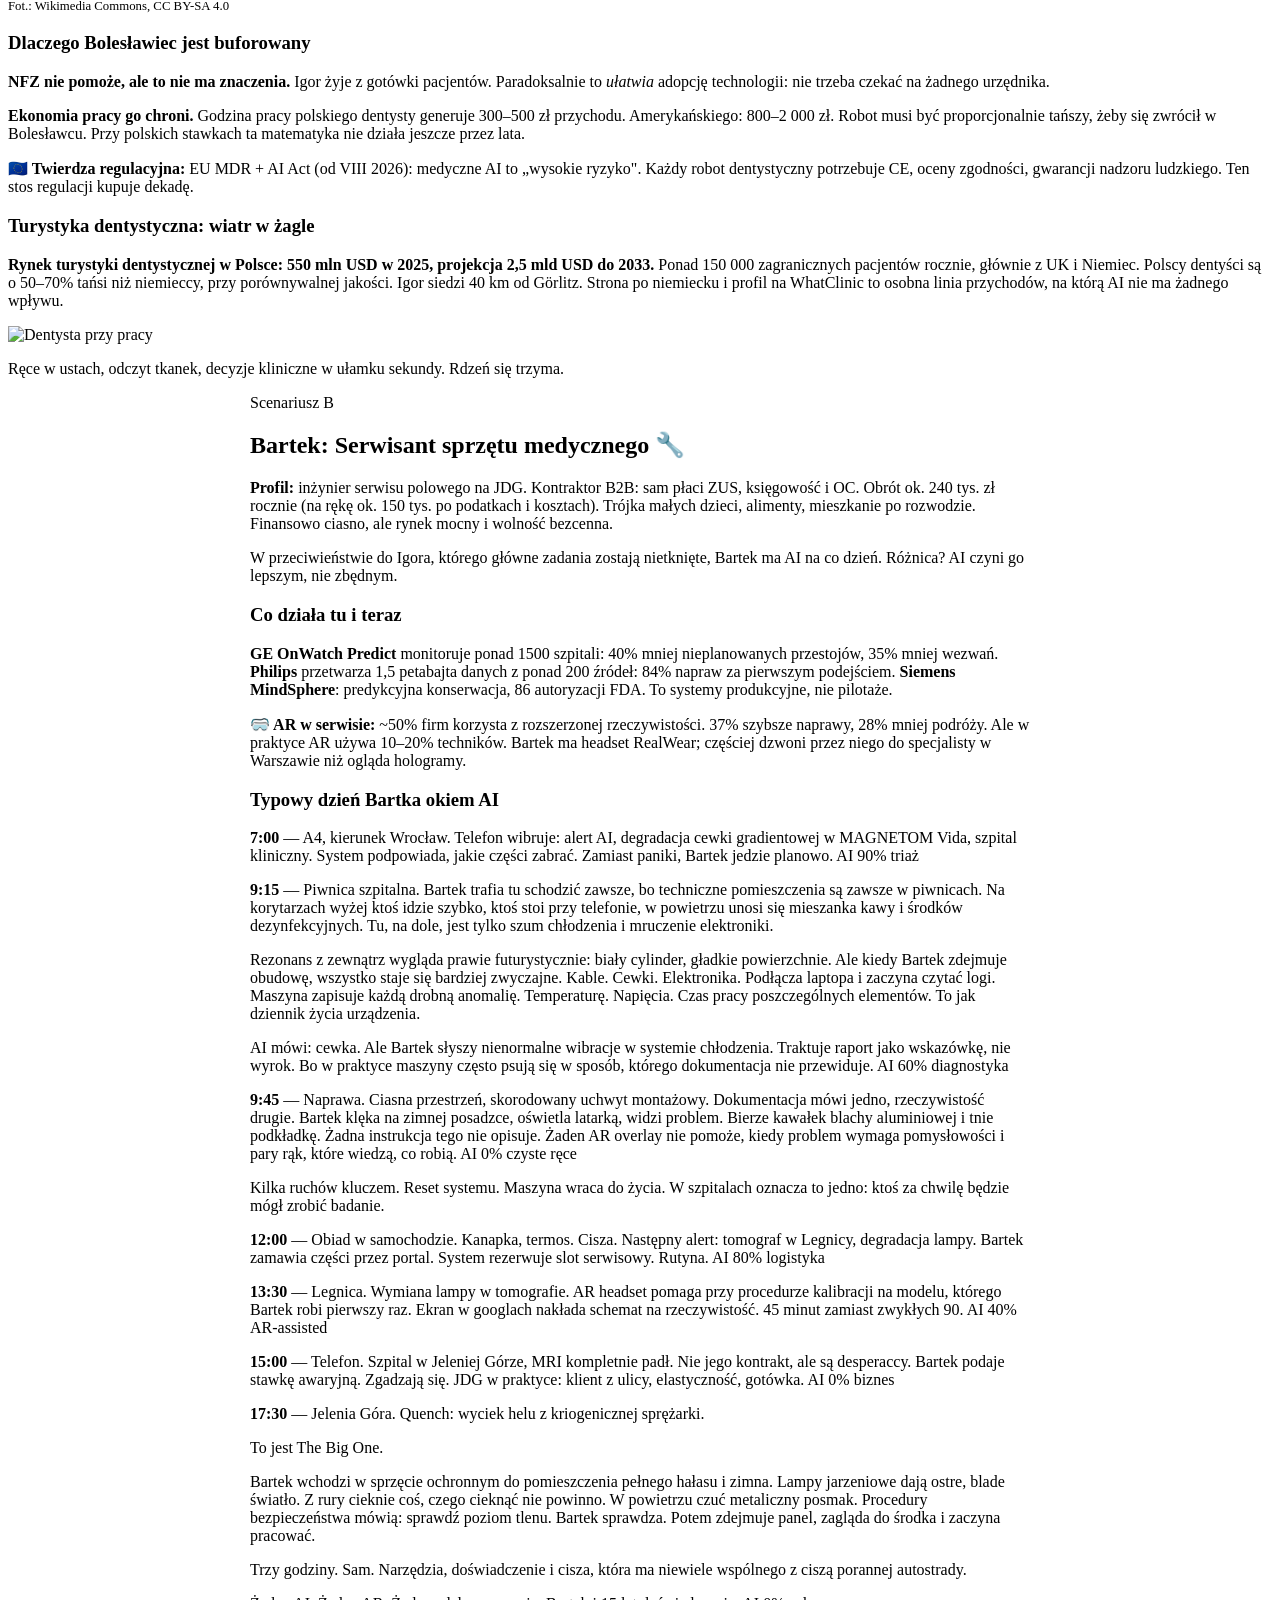
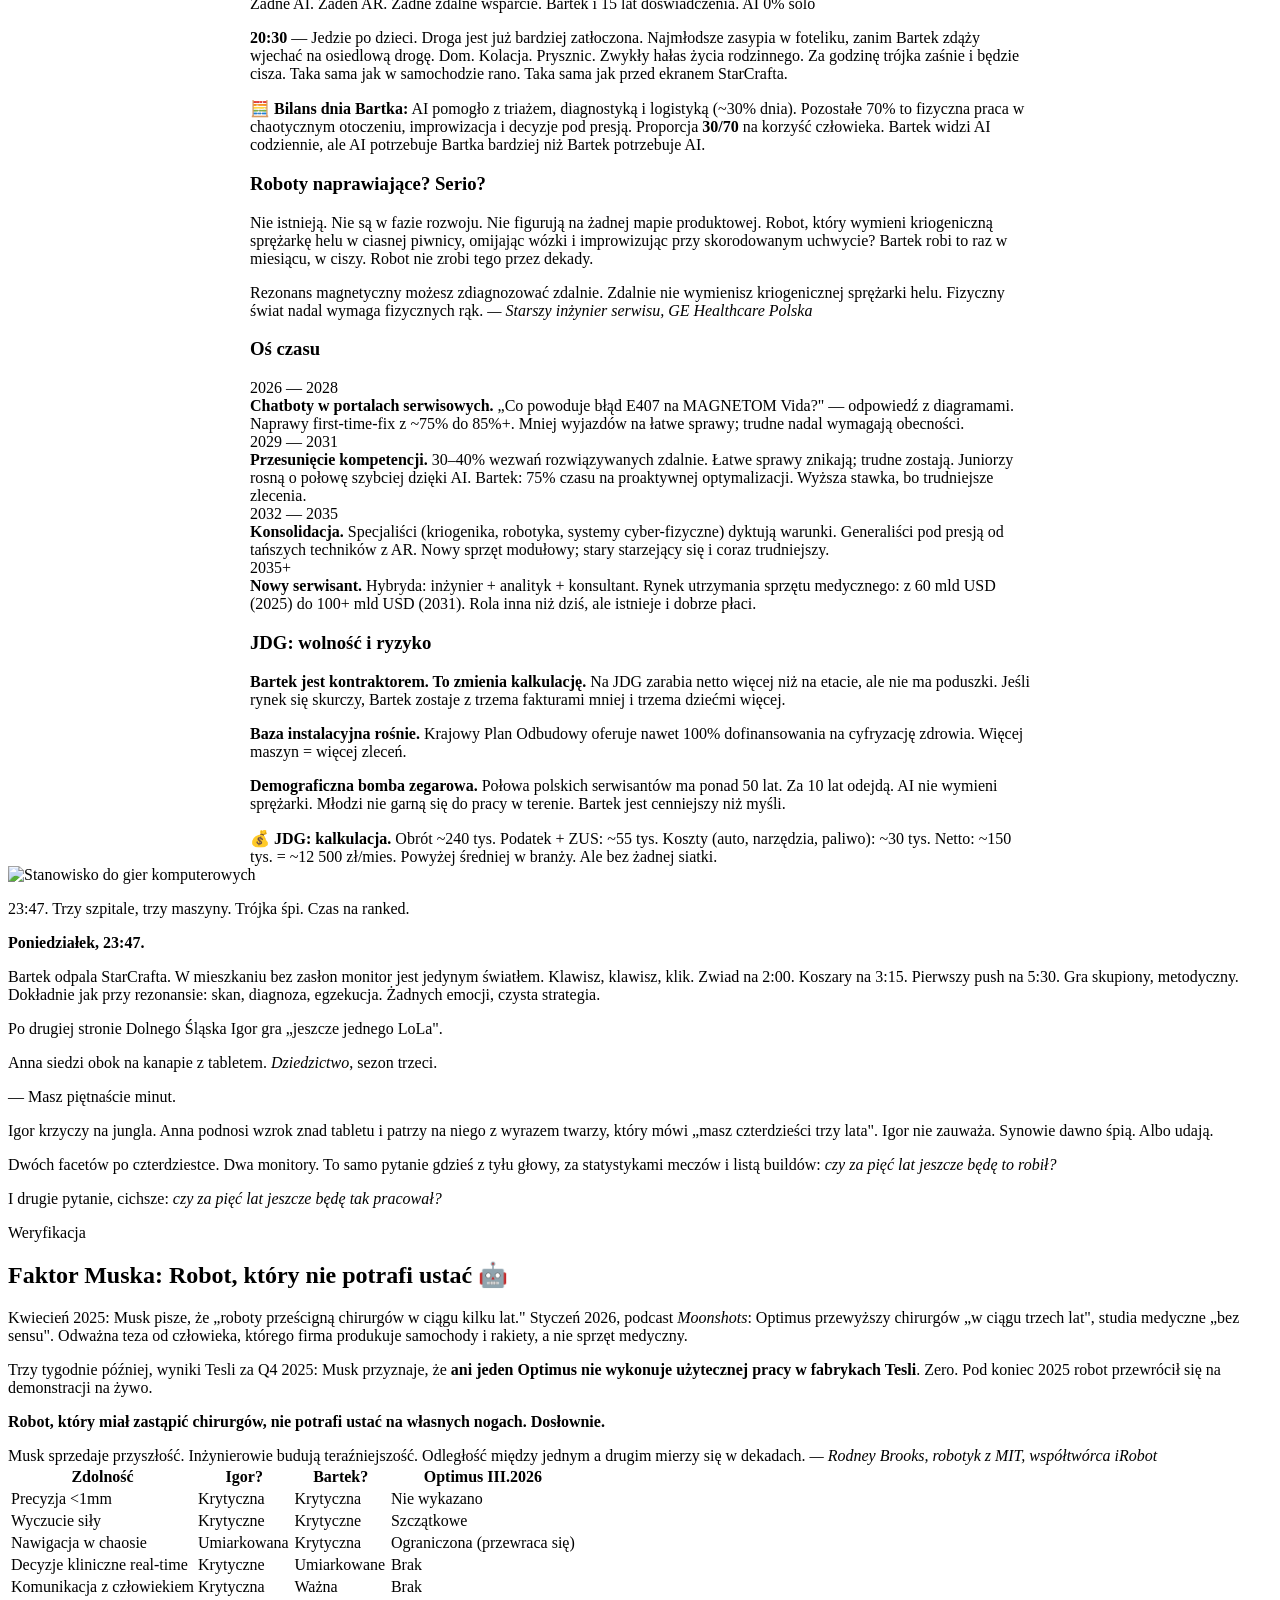
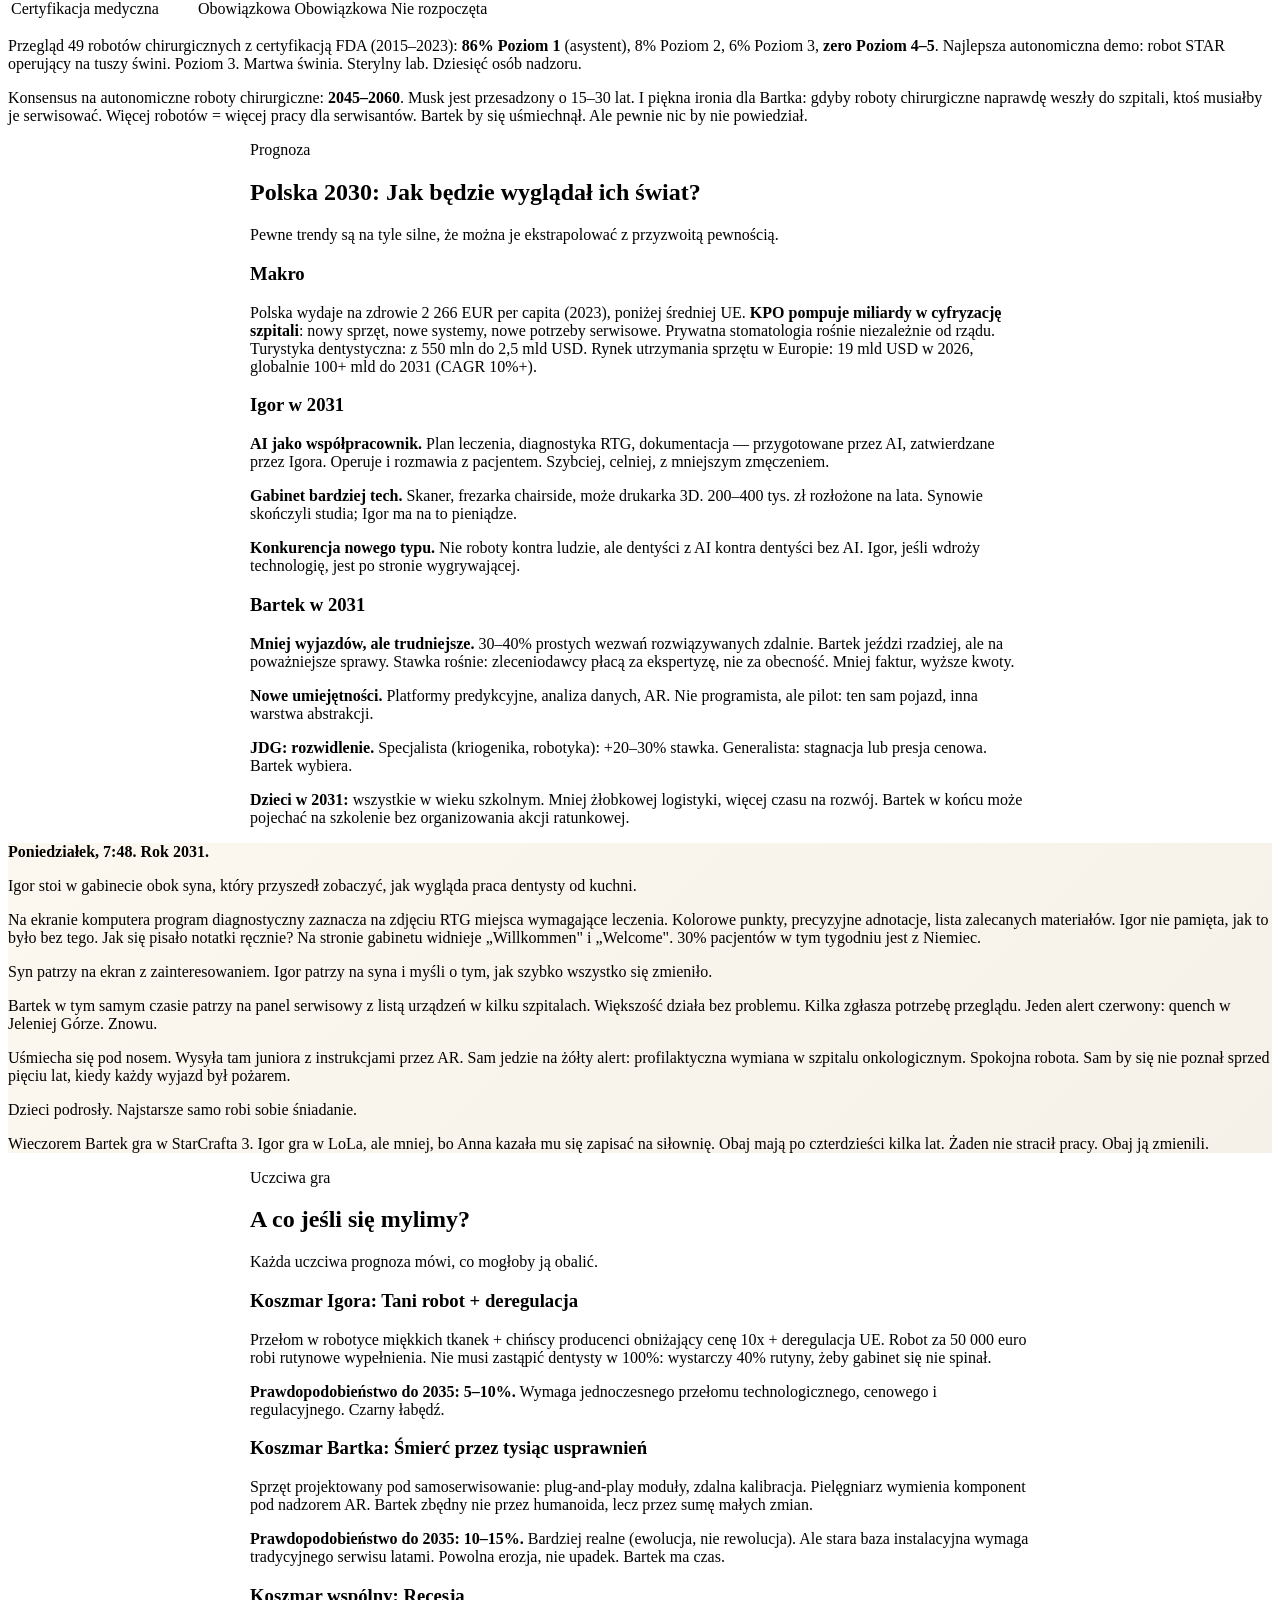
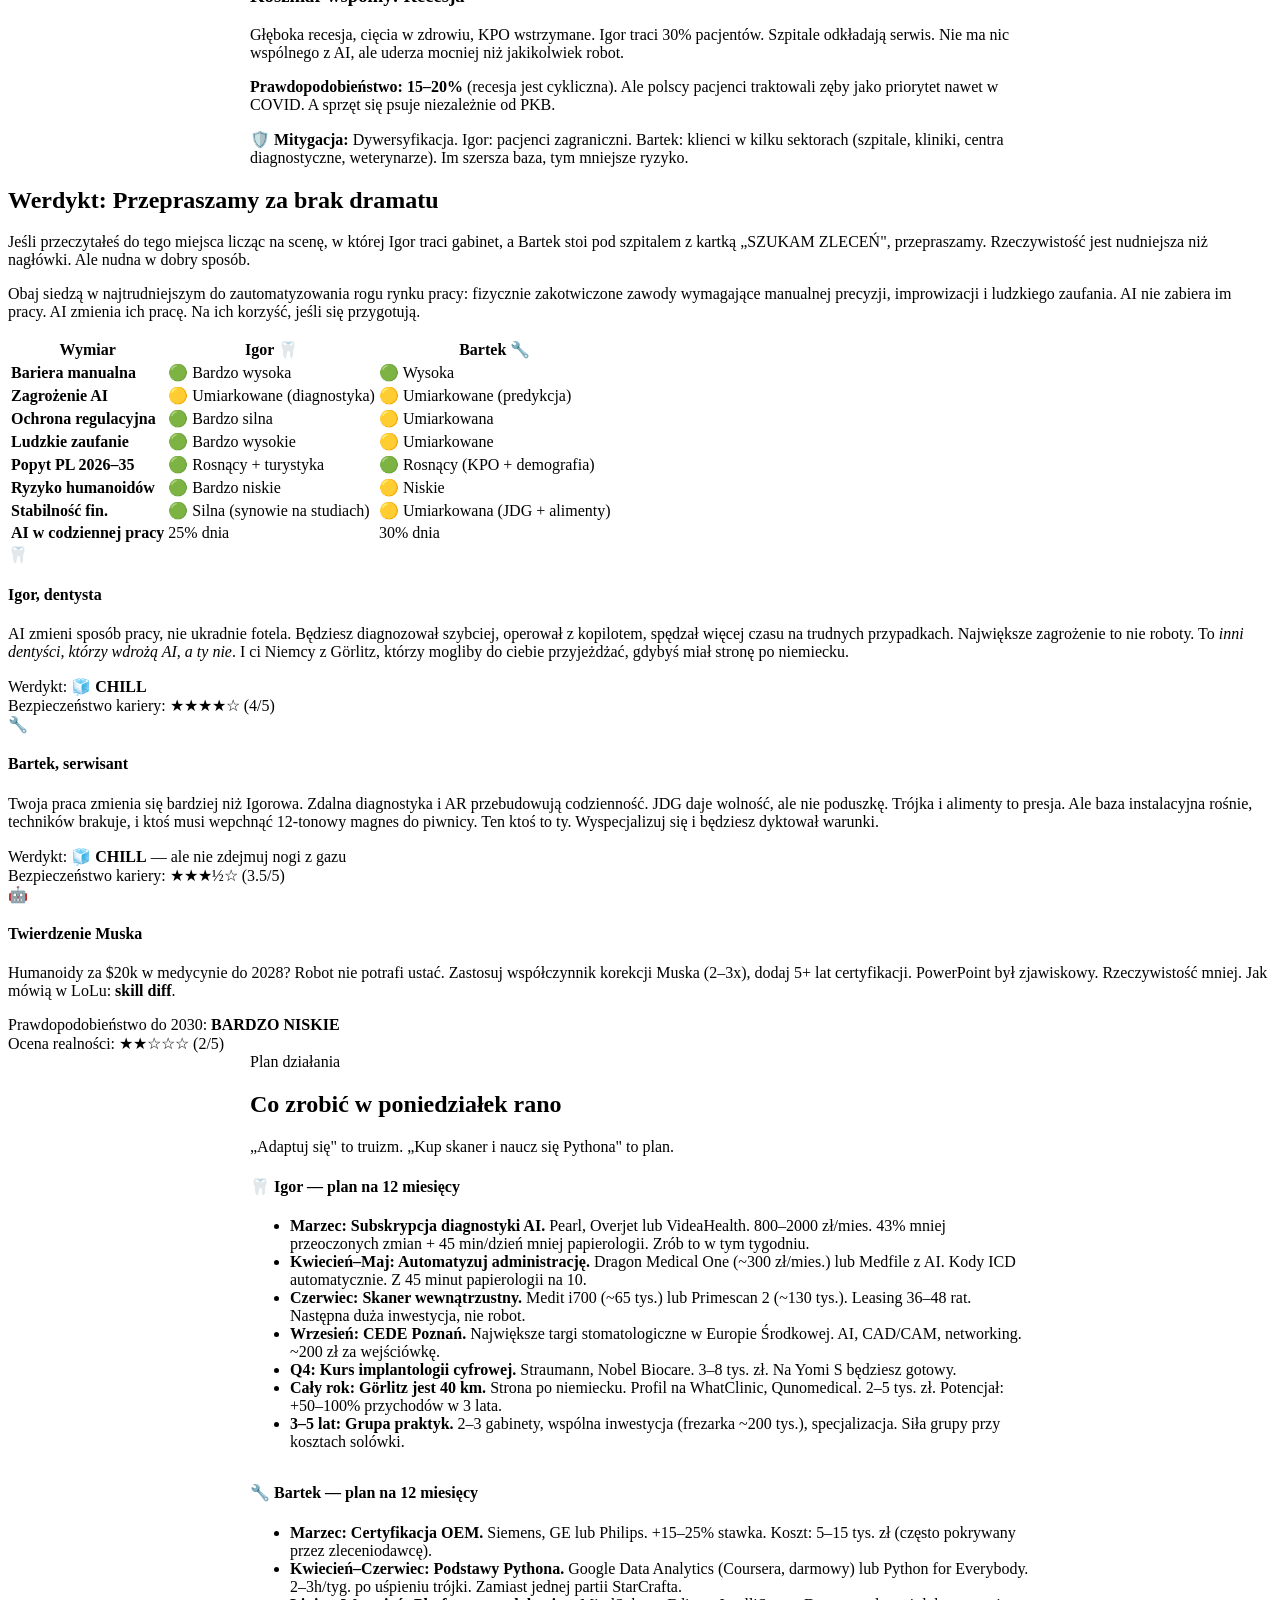
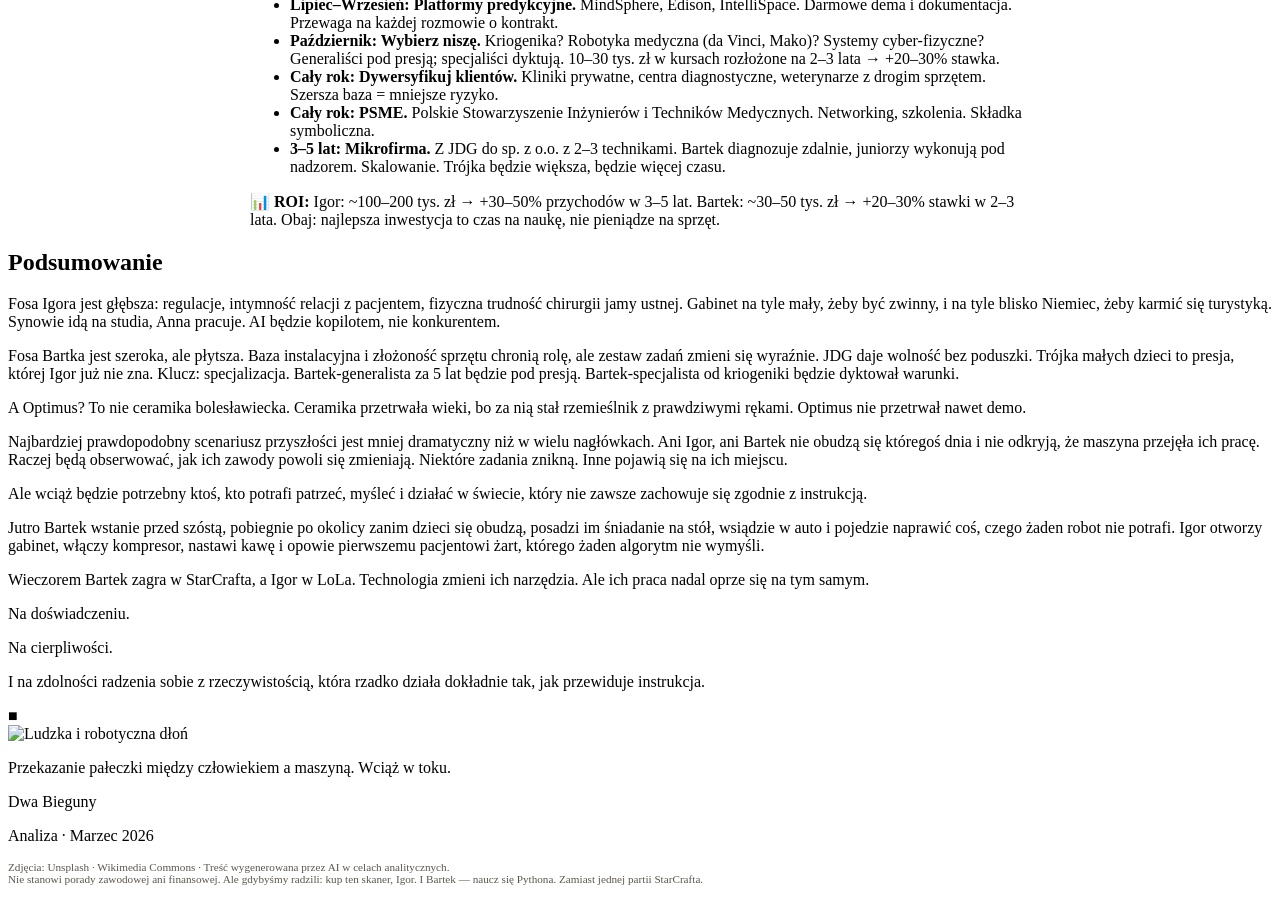
==== commit 386e2000: "Update index.html" ====
--- a/index.html
+++ b/index.html
@@ -6,150 +6,23 @@
 <title>Dwa Bieguny — AI, Roboty i Przyszłość Polaka</title>
 <link rel="preconnect" href="https://fonts.googleapis.com">
 <link href="https://fonts.googleapis.com/css2?family=Lora:ital,wght@0,400;0,600;0,700;1,400;1,700&family=Inter:wght@300;400;500;600;700&family=JetBrains+Mono:wght@400;500&display=swap" rel="stylesheet">
-<style>
-*{margin:0;padding:0;box-sizing:border-box}
-:root{--gold:#D4952A;--gold-light:#F2C94C;--dark:#1f1b16;--warm-dark:#2d2a26;--cream:#FDFAF5;--paper:#F5F0E8;--text:#2f2b26;--body:#374151;--muted:#5c564e;--caption:#6b6560;--accent-a:#3b6fc0;--accent-b:#2e7d5b;--red:#c0392b}
-html{scroll-behavior:smooth}
-body{font-family:'Inter',sans-serif;color:var(--body);background:var(--cream);line-height:1.75;overflow-x:hidden;font-size:17px;overflow-wrap:break-word;word-break:break-word}
-#progress{position:fixed;top:0;left:0;height:3px;background:linear-gradient(90deg,var(--gold),var(--gold-light));z-index:9999;transition:width .15s}
-img{max-width:100%;display:block}
-.topnav{position:fixed;top:3px;left:0;right:0;z-index:999;padding:.65rem 2rem;display:flex;align-items:center;gap:1.5rem;font-size:.72rem;font-weight:600;letter-spacing:.08em;text-transform:uppercase;background:rgba(31,27,22,.92);backdrop-filter:blur(14px);color:#fff}
-.topnav .brand{color:var(--gold-light);font-family:'Lora',serif;font-size:1.05rem;font-weight:700;letter-spacing:.02em;text-transform:none;margin-right:auto}
-.topnav a{color:#bbb5aa;text-decoration:none;transition:color .2s}
-.topnav a:hover{color:var(--gold-light)}
-.hero{position:relative;min-height:100vh;display:flex;align-items:flex-end;justify-content:center;overflow:hidden;background:var(--dark)}
-.hero-img{position:absolute;inset:0;object-fit:cover;width:100%;height:100%;opacity:.4;filter:brightness(.65) saturate(.8)}
-.hero-overlay{position:absolute;inset:0;background:linear-gradient(to top,rgba(31,27,22,.95) 0%,rgba(31,27,22,.3) 50%,rgba(31,27,22,.1) 100%)}
-.hero-content{position:relative;z-index:2;text-align:center;padding:3rem 2rem 5rem;max-width:860px}
-.hero-kicker{color:var(--gold-light);font-size:.82rem;font-weight:600;letter-spacing:.14em;text-transform:uppercase;margin-bottom:1.2rem}
-.hero h1{font-family:'Lora',serif;color:#fff;font-size:clamp(2rem,5.5vw,3.8rem);line-height:1.18;font-weight:700;margin-bottom:1.3rem}
-.hero h1 em{font-style:italic;color:var(--gold-light)}
-.hero-sub{color:#c4bdb3;font-size:1.05rem;max-width:640px;margin:0 auto 2.5rem;line-height:1.7}
-.scroll-cue{display:inline-block;color:var(--gold-light);font-size:.72rem;letter-spacing:.12em;text-transform:uppercase;animation:bounce 2s infinite}
-@keyframes bounce{0%,100%{transform:translateY(0)}50%{transform:translateY(6px)}}
-.section{padding:4.5rem 2rem;max-width:780px;margin:0 auto}
-h2{font-family:'Lora',serif;font-size:clamp(1.7rem,3.8vw,2.5rem);font-weight:700;line-height:1.25;margin-bottom:1.4rem;color:var(--text)}
-h3{font-family:'Lora',serif;font-size:1.25rem;font-weight:600;margin:2.2rem 0 .7rem;color:var(--text)}
-/* was: p{margin-bottom:1.15rem;color:var(--body)} */  
-.lead{font-size:1.1rem;color:var(--muted);line-height:1.85}
-.full-img{width:100%;height:52vh;min-height:320px;object-fit:cover;filter:saturate(.85)}
-.img-caption{text-align:center;font-size:.82rem;color:var(--caption);padding:.7rem 2rem 0;font-style:italic}
-.offset-img-wrap{padding:2rem 2rem;max-width:900px;margin:0 auto;display:flex;gap:2rem;align-items:center}
-.offset-img{width:55%;border-radius:4px;box-shadow:6px 8px 30px rgba(0,0,0,.12);filter:saturate(.85)}
-.offset-text{flex:1;font-size:.95rem}
-.offset-text h3{margin-top:0}
-.pullquote{position:relative;border:none;padding:2rem 0 2rem 2.5rem;margin:2.8rem 0;font-family:'Lora',serif;font-size:1.35rem;font-style:italic;line-height:1.55;color:var(--text)}
-.pullquote::before{content:'\201E';position:absolute;left:-.2rem;top:-.3rem;font-size:5rem;color:var(--gold-light);opacity:.4;font-family:'Lora',serif;line-height:1}
-.pullquote cite{display:block;font-family:'Inter',sans-serif;font-size:.82rem;font-style:normal;color:var(--caption);margin-top:.8rem;font-weight:500}
-.dark-band{background:var(--dark);color:#d4cfc8;padding:5rem 2rem}
-.dark-band h2,.dark-band h3{color:#f0ece6}
-.dark-band p{color:#b8b2a8}
-.dark-band .pullquote{color:#d4cfc8}
-.dark-band .pullquote::before{color:var(--gold);opacity:.3}
-.dark-band .lead{color:#9e978e}
-.dark-band a{color:var(--gold-light)}
-.earthy-band{background:var(--paper);padding:4rem 2rem}
-.scenario-tag{display:inline-block;font-size:.7rem;font-weight:700;letter-spacing:.12em;text-transform:uppercase;padding:.35rem 1rem;border-radius:3px;margin-bottom:1rem}
-.tag-a{background:var(--accent-a);color:#fff}
-.tag-b{background:var(--accent-b);color:#fff}
-.tag-musk{background:var(--red);color:#fff}
-.tag-dark{background:#44403c;color:#e8e2da}
-.tag-future{background:#6d28d9;color:#fff}
-.tag-action{background:var(--gold);color:#fff}
-.margin-note{background:var(--paper);border-left:3px solid var(--gold);padding:1rem 1.2rem;margin:1.5rem 0;border-radius:0 6px 6px 0;font-size:.9rem;color:var(--muted);transform:rotate(-.3deg);box-shadow:2px 3px 12px rgba(0,0,0,.04)}
-.margin-note strong{color:var(--text)}
-.dark-band .margin-note{background:rgba(255,255,255,.06);border-color:var(--gold);color:#a8a29e}
-.dark-band .margin-note strong{color:#e8e2da}
-.verdict-grid{display:grid;grid-template-columns:repeat(auto-fit,minmax(260px,1fr));gap:1.8rem;margin:3rem 0}
-.verdict-card{background:var(--cream);border-radius:10px;padding:2rem;box-shadow:0 3px 24px rgba(0,0,0,.07);border-top:4px solid var(--gold);transition:transform .25s,box-shadow .25s}
-.verdict-card:hover{transform:translateY(-3px);box-shadow:0 8px 32px rgba(0,0,0,.1)}
-.verdict-card h4{font-family:'Lora',serif;font-size:1.15rem;margin-bottom:.5rem;color:var(--text)}
-.verdict-card p{font-size:.92rem;color:var(--body)}
-.verdict-emoji{font-size:2.5rem;margin-bottom:.7rem}
-.verdict-score{font-family:'JetBrains Mono',monospace;font-size:.82rem;color:var(--muted);margin-top:1rem;padding-top:1rem;border-top:1px solid #e0dbd3}
-.table-scroll{overflow-x:auto;-webkit-overflow-scrolling:touch;margin:2rem -1rem;padding:0 1rem}
-.table-scroll .data-table{margin:0;min-width:520px}
-.data-table{width:100%;border-collapse:separate;border-spacing:0;margin:2rem 0;font-size:.9rem;border-radius:8px;overflow:hidden;box-shadow:0 2px 12px rgba(0,0,0,.05)}
-.data-table th{text-align:left;padding:.75rem 1rem;background:var(--warm-dark);color:#e8e2da;font-weight:600;font-size:.78rem;letter-spacing:.05em;text-transform:uppercase}
-.data-table td{padding:.7rem 1rem;border-bottom:1px solid #e8e2da;background:#fff}
-.data-table tr:nth-child(even) td{background:#faf7f2}
-.data-table tr:hover td{background:#f0ead8}
-.data-table .highlight{color:var(--gold);font-weight:700}
-.dark-band .data-table td{border-color:#3a3530;background:rgba(255,255,255,.03)}
-.dark-band .data-table tr:nth-child(even) td{background:rgba(255,255,255,.06)}
-.dark-band .data-table tr:hover td{background:rgba(255,255,255,.09)}
-.timeline{position:relative;padding-left:2.5rem;margin:2rem 0}
-.timeline::before{content:'';position:absolute;left:.6rem;top:0;bottom:0;width:2px;background:linear-gradient(to bottom,var(--gold),var(--gold-light))}
-.tl-item{position:relative;margin-bottom:2rem}
-.tl-item::before{content:'';position:absolute;left:-2.15rem;top:.5rem;width:12px;height:12px;border-radius:50%;background:var(--gold);border:3px solid var(--cream)}
-.dark-band .tl-item::before{border-color:var(--dark)}
-.tl-date{font-family:'JetBrains Mono',monospace;font-size:.78rem;color:var(--gold);font-weight:500}
-.scene{background:var(--paper);padding:2rem;border-radius:8px;margin:2rem 0;font-size:.95rem;border-left:3px solid var(--gold-light);line-height:1.8}
-.scene p{margin-bottom:.55rem}
-.scene p:last-child{margin-bottom:0}
-.dark-band .scene{background:rgba(255,255,255,.04);border-color:var(--gold)}
-.action-box{background:#fff;border:2px solid var(--gold);border-radius:10px;padding:2rem;margin:1.5rem 0}
-.action-box h4{font-family:'Lora',serif;font-size:1.1rem;margin-bottom:.8rem;color:var(--text)}
-.action-box ul{padding-left:1.2rem;margin:0}
-.action-box li{margin-bottom:.6rem;font-size:.93rem}
-.action-box li strong{color:var(--text)}
-.auto-bar-wrap{margin:.6rem 0;display:flex;align-items:center;gap:.7rem;font-size:.85rem}
-.auto-bar{height:8px;border-radius:4px;background:#e0dbd3;flex:1;overflow:hidden;max-width:200px}
-.auto-bar-fill{height:100%;border-radius:4px;transition:width .6s ease}
-.fill-human{background:var(--accent-b)}
-.fill-ai{background:var(--accent-a)}
-.auto-label{min-width:3.5rem;text-align:right;font-family:'JetBrains Mono',monospace;font-size:.78rem;color:var(--muted)}
-.dark-band .auto-bar{background:rgba(255,255,255,.1)}
-.end-mark{text-align:center;margin:3.5rem 0 0;font-size:2rem;color:var(--gold);opacity:.6}
-.footer{background:var(--dark);color:#6b6560;text-align:center;padding:3rem 2rem;font-size:.78rem}
-.footer .brand{color:var(--gold-light);font-family:'Lora',serif;font-size:1.15rem;font-weight:700;margin-bottom:.4rem}
-.reveal{opacity:0;transform:translateY(24px);transition:opacity .65s ease,transform .65s ease}
-.reveal.visible{opacity:1;transform:none}
-
-/* Refined context-aware spacing */
-p { margin-bottom: 1.3rem; color: var(--body); }
-h3 + p { margin-top: 0.3rem; }
-.dark-band p { margin-bottom: 1.35rem; }
-.margin-note p { margin-bottom: 0.6rem; }
-.margin-note p:last-child { margin-bottom: 0; }
-.tl-text { margin-top: 0.25rem; font-size: 0.93rem; line-height: 1.65; }
-.offset-text p { margin-bottom: 0.9rem; }
-.action-box li { margin-bottom: 0.5rem; }
-
-/* Dark-band contrast fix */
-.dark-band .action-box h4 { color: #f0ece6; }
-.dark-band .action-box li strong { color: #f0ece6; }
-  
-@media(max-width:700px){
-  body{font-size:16px}
-  .topnav{padding:.5rem .8rem;gap:.4rem;font-size:.58rem}
-  .topnav .brand{font-size:.88rem;margin-right:.5rem}
-  .section{padding:3rem 1.2rem}
-  .pullquote{font-size:1.15rem;padding-left:1.8rem}
-  .verdict-grid{grid-template-columns:1fr}
-  .hero-content{padding:2rem 1.2rem 3rem}
-  .offset-img-wrap{flex-direction:column!important;padding:1.5rem 1.2rem}
-  .offset-img{width:100%}
-  .scene{padding:1.2rem}
-  .auto-bar{max-width:120px}
-  .auto-bar-wrap{flex-wrap:wrap}
-  .margin-note{transform:none}
-  .table-scroll{margin:2rem -.5rem;padding:0 .5rem}
-}
-</style>
+<link rel="stylesheet" href="style.css">
+
 </head>
 <body>
 
 <div id="progress" style="width:0%"></div>
 
-<nav class="topnav">
-  <span class="brand">Dwa Bieguny</span>
-  <a href="#dentysta">Igor</a>
-  <a href="#serwisant">Bartek</a>
-  <a href="#musk">Musk</a>
-  <a href="#przyszlosc">2030+</a>
-  <a href="#werdykt">Werdykt</a>
-</nav>
+<div class="nav-trigger">
+  <nav class="topnav">
+    <span class="brand">Dwa Bieguny</span>
+    <a href="#dentysta">Igor</a>
+    <a href="#serwisant">Bartek</a>
+    <a href="#musk">Musk</a>
+    <a href="#przyszlosc">2030+</a>
+    <a href="#werdykt">Werdykt</a>
+  </nav>
+</div>
 
 <header class="hero">
   <img class="hero-img" src="https://images.unsplash.com/photo-1737644467636-6b0053476bb2?w=1600&auto=format&q=80" alt="Sylwetka robota humanoidalnego">
